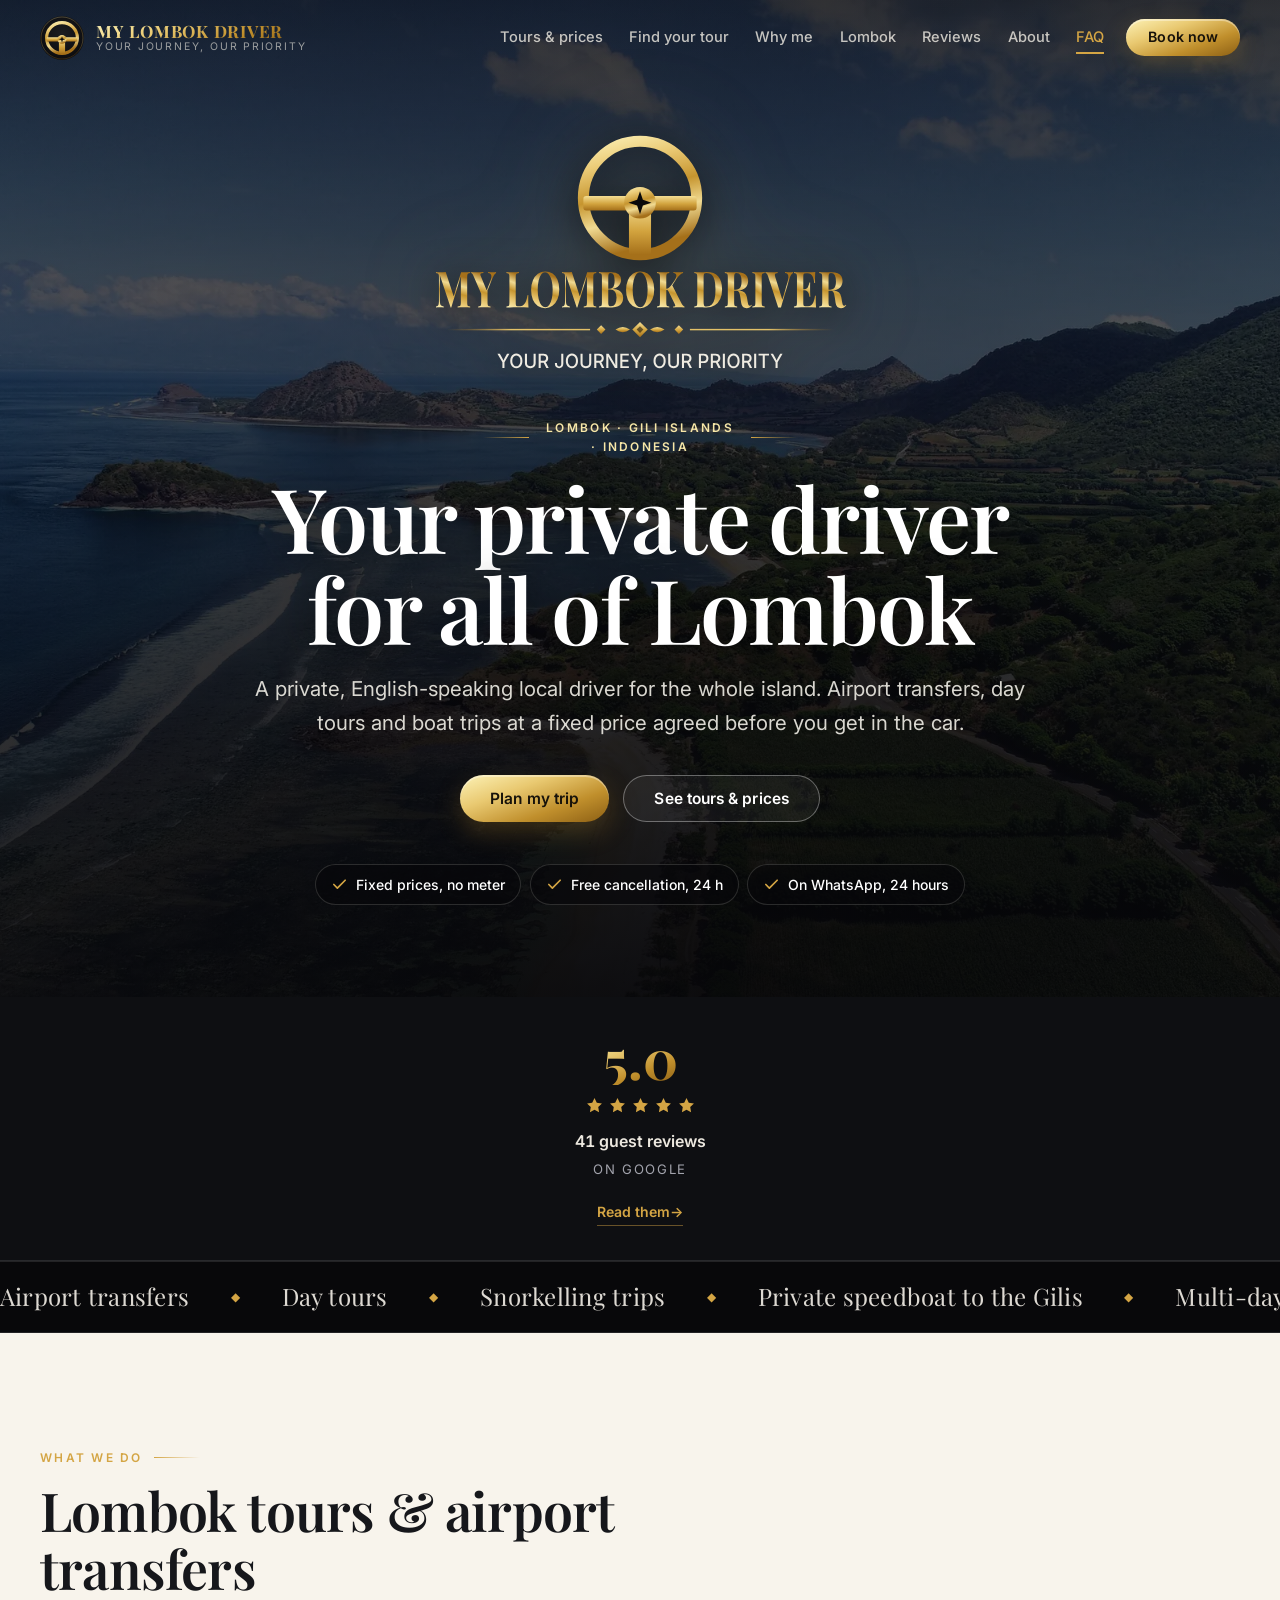
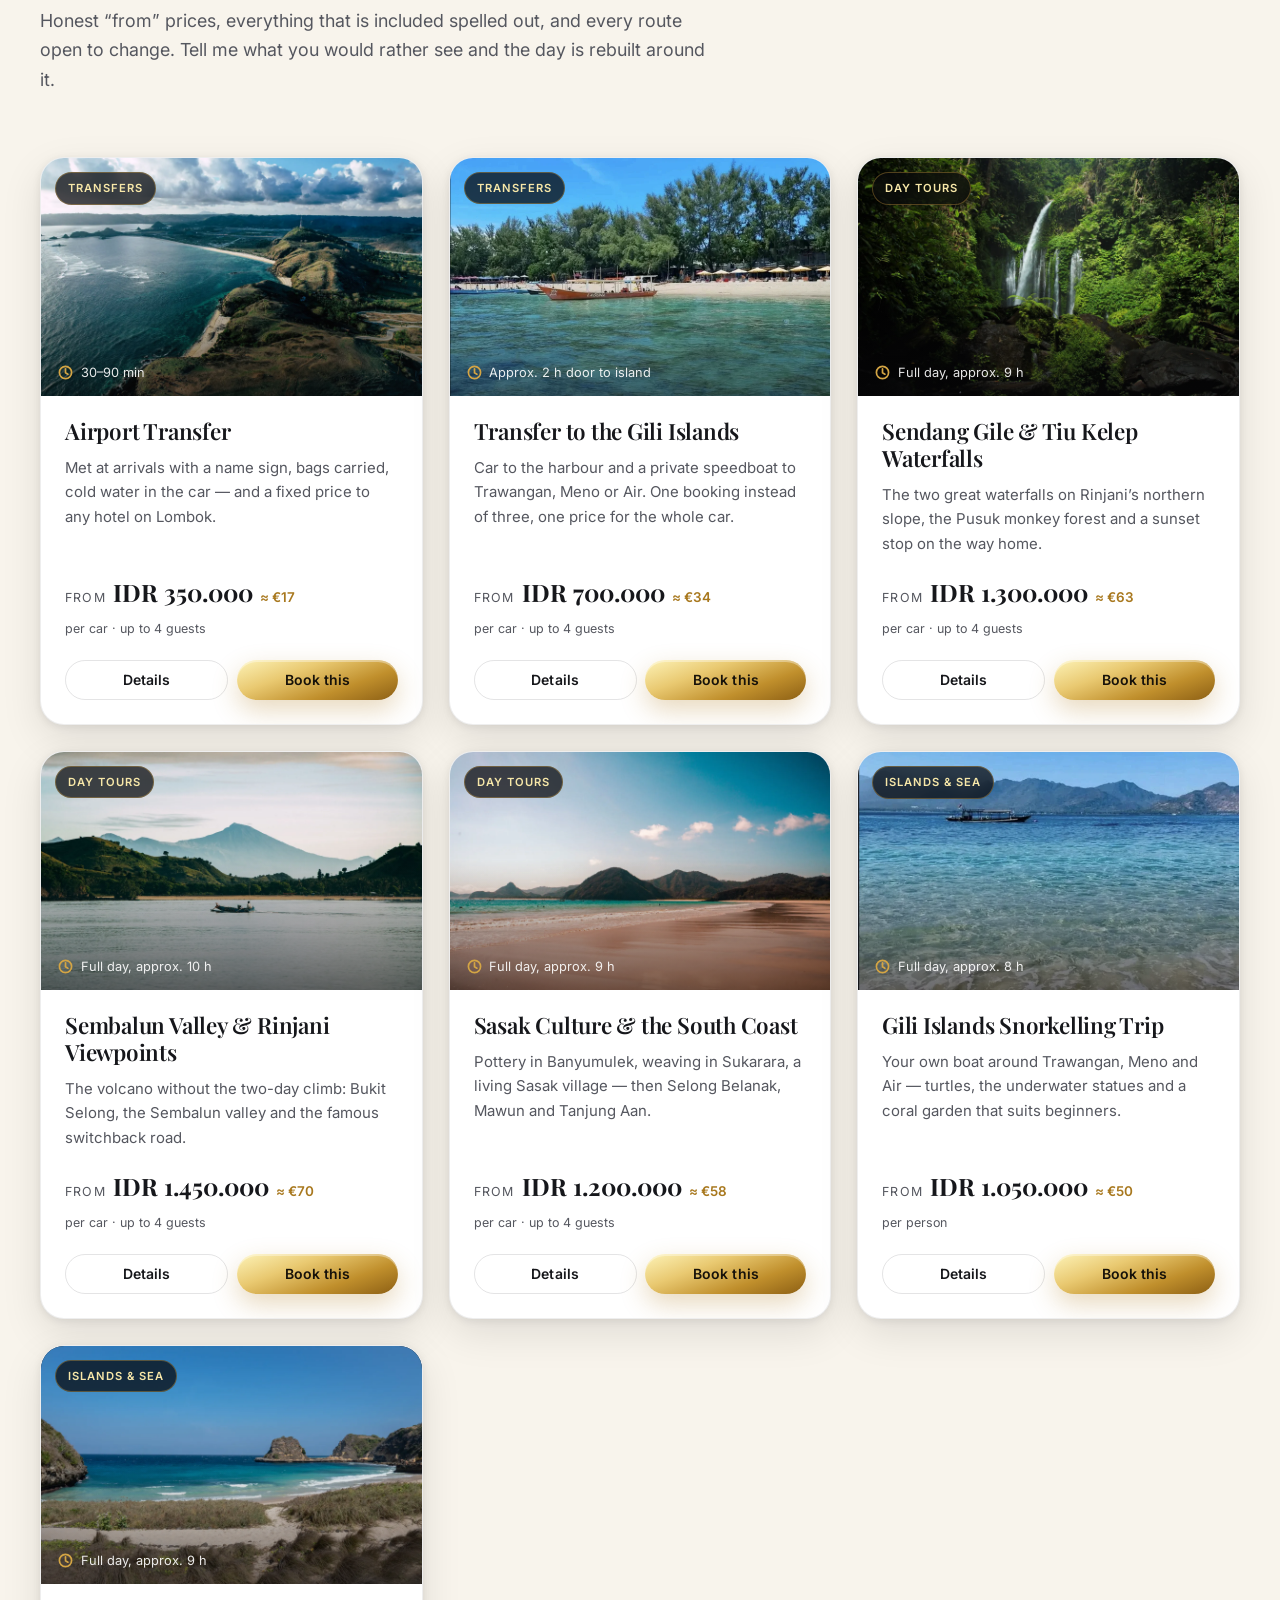
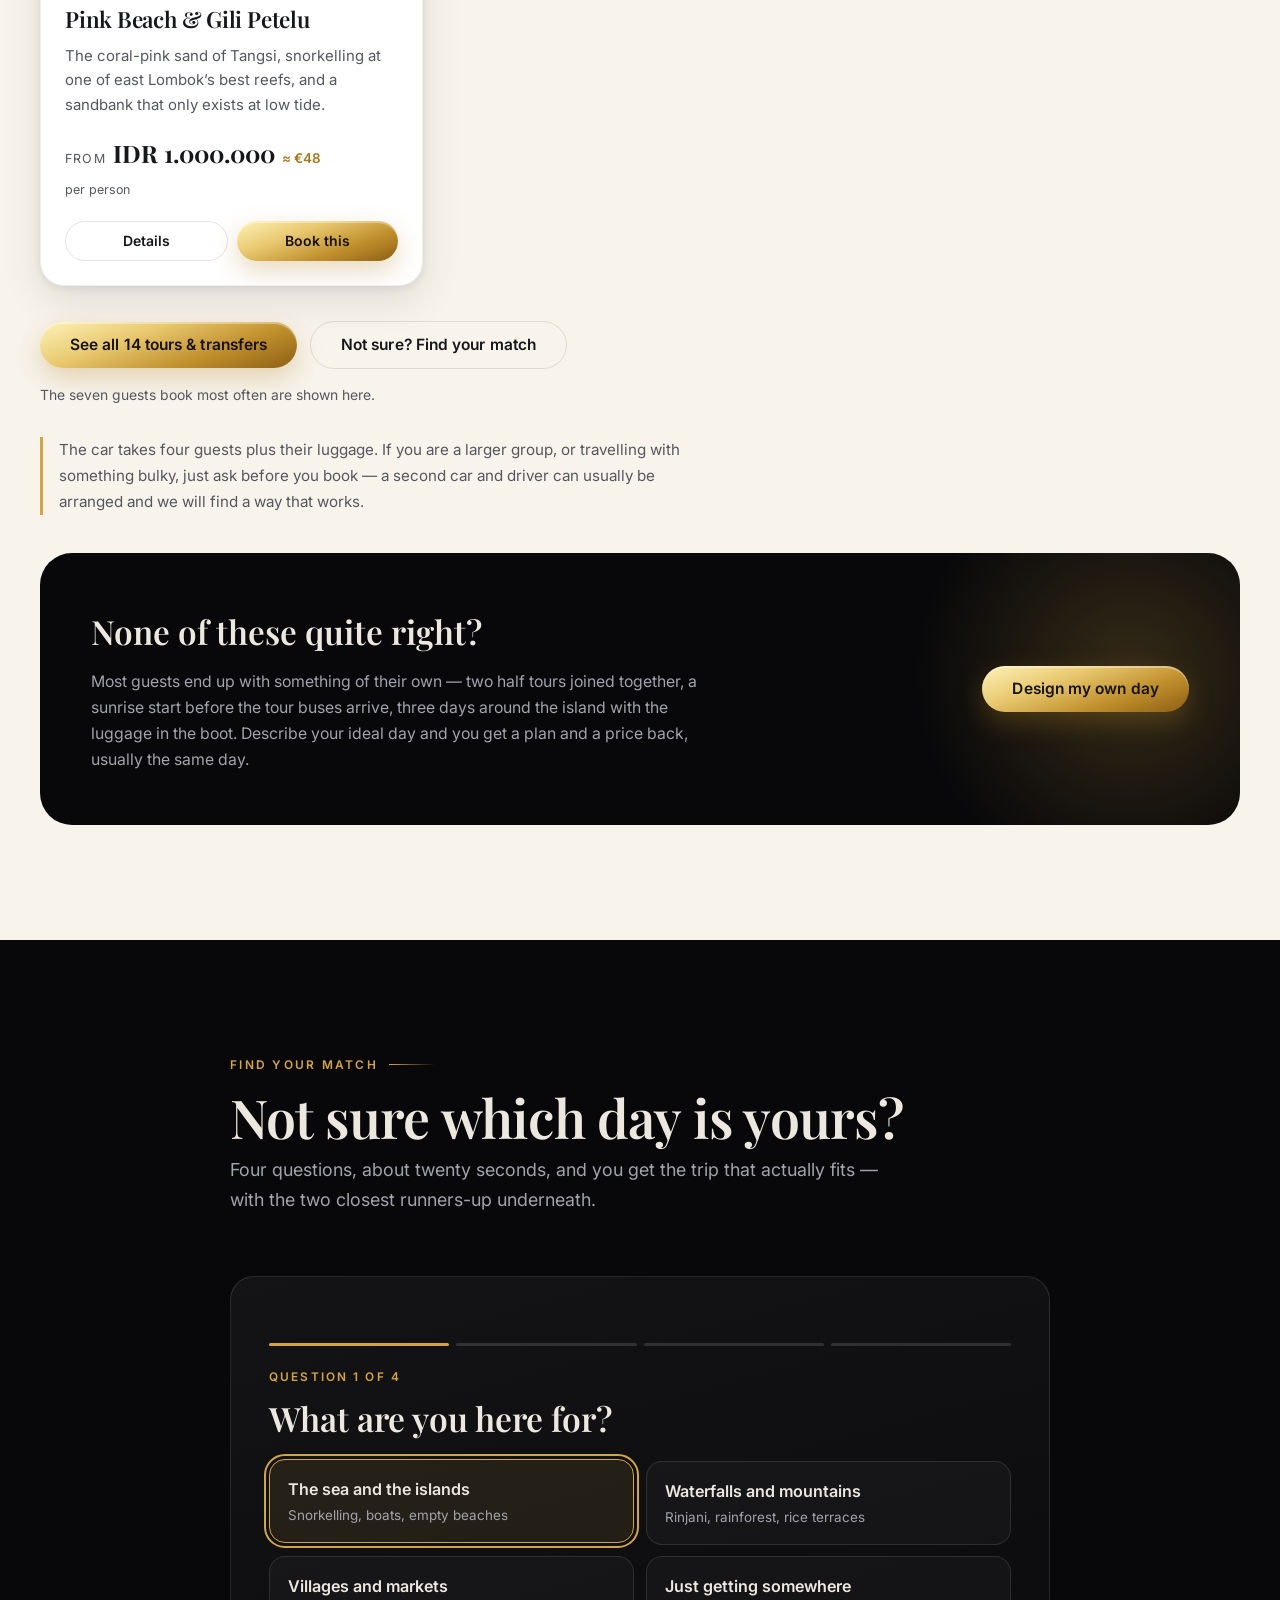
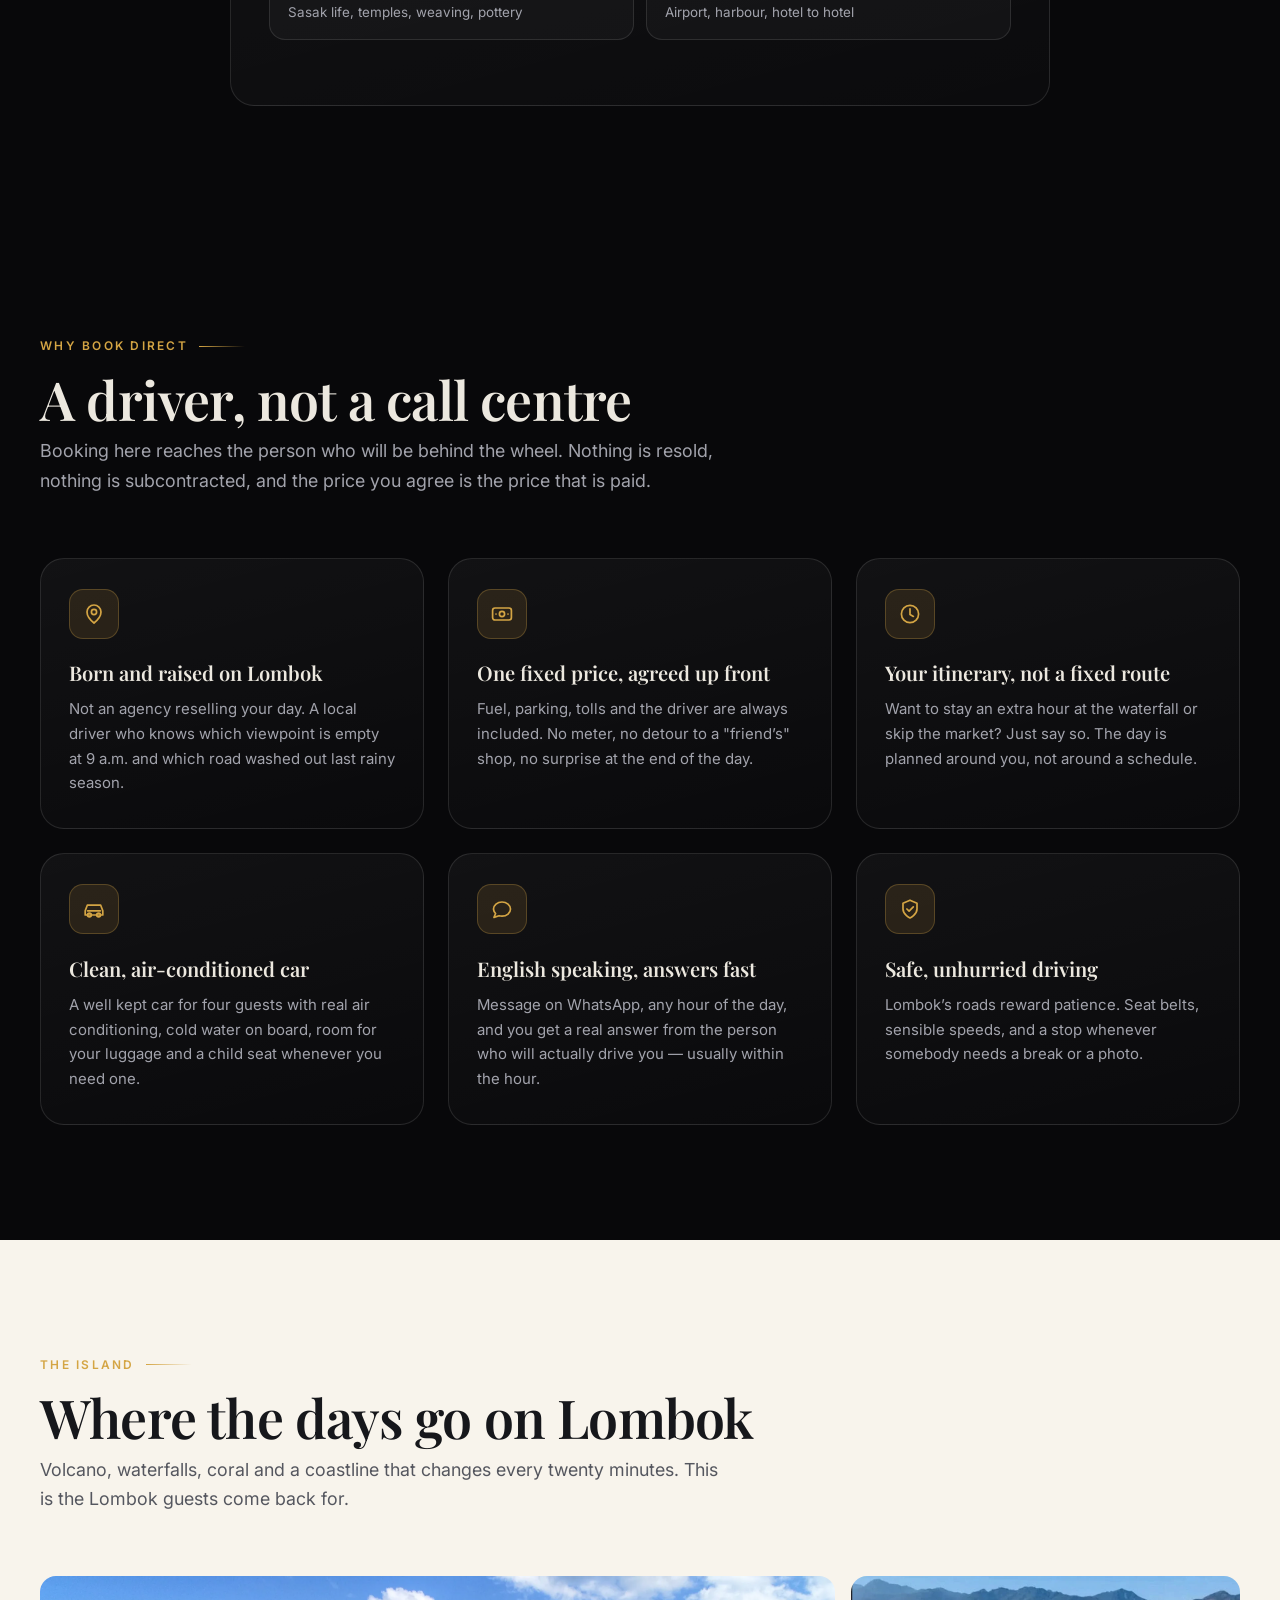
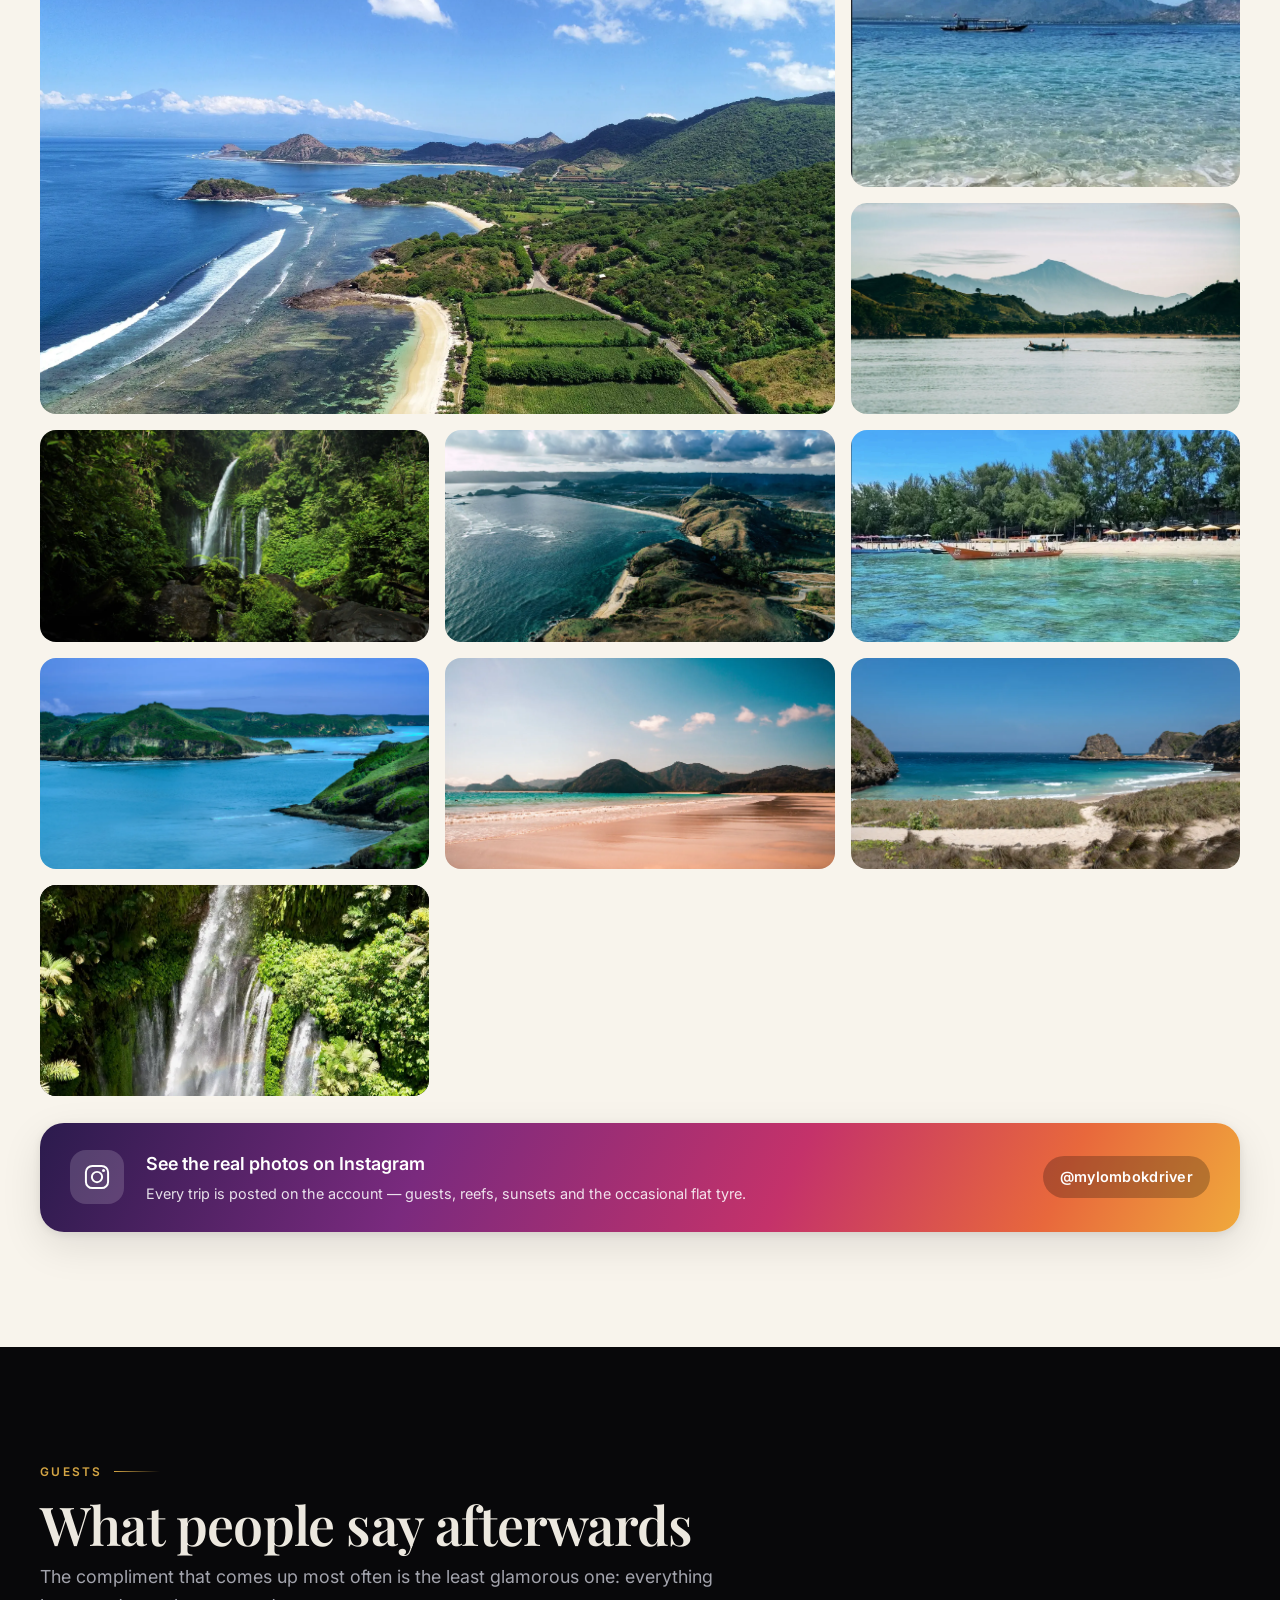
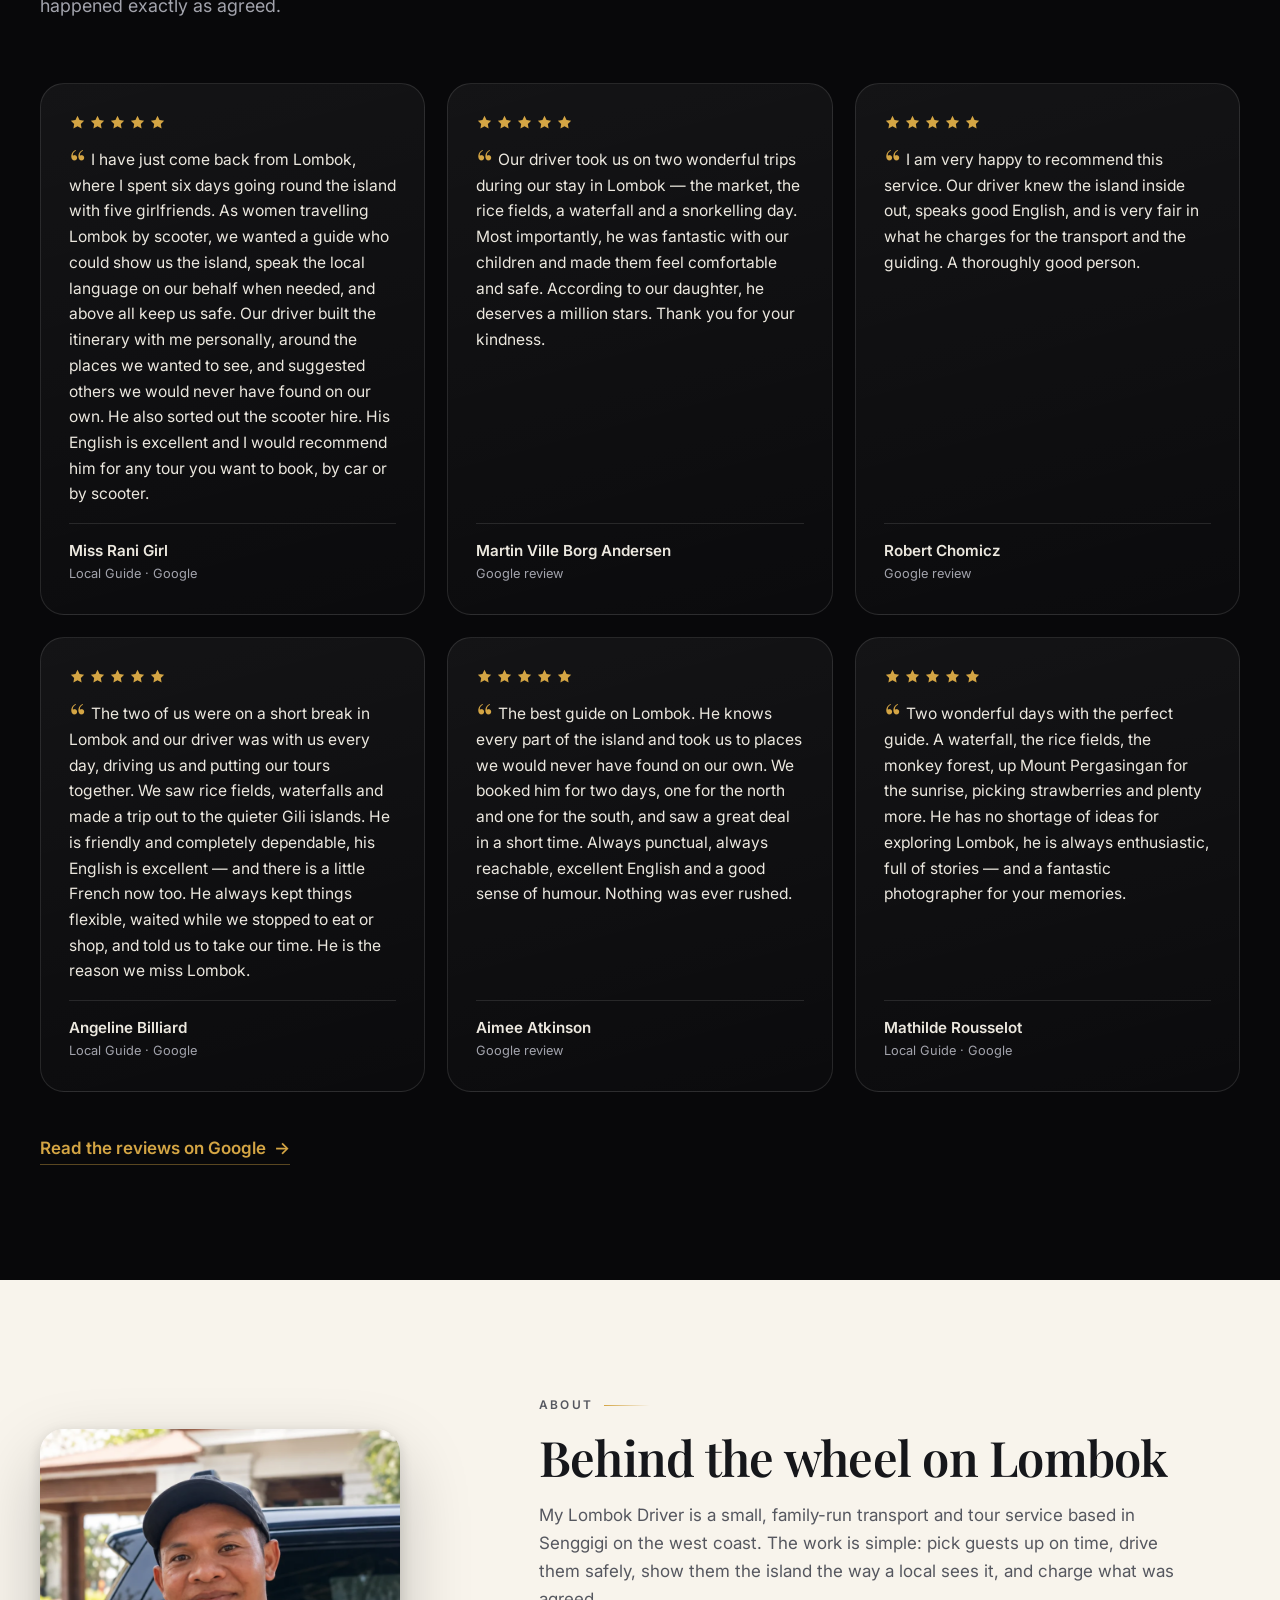
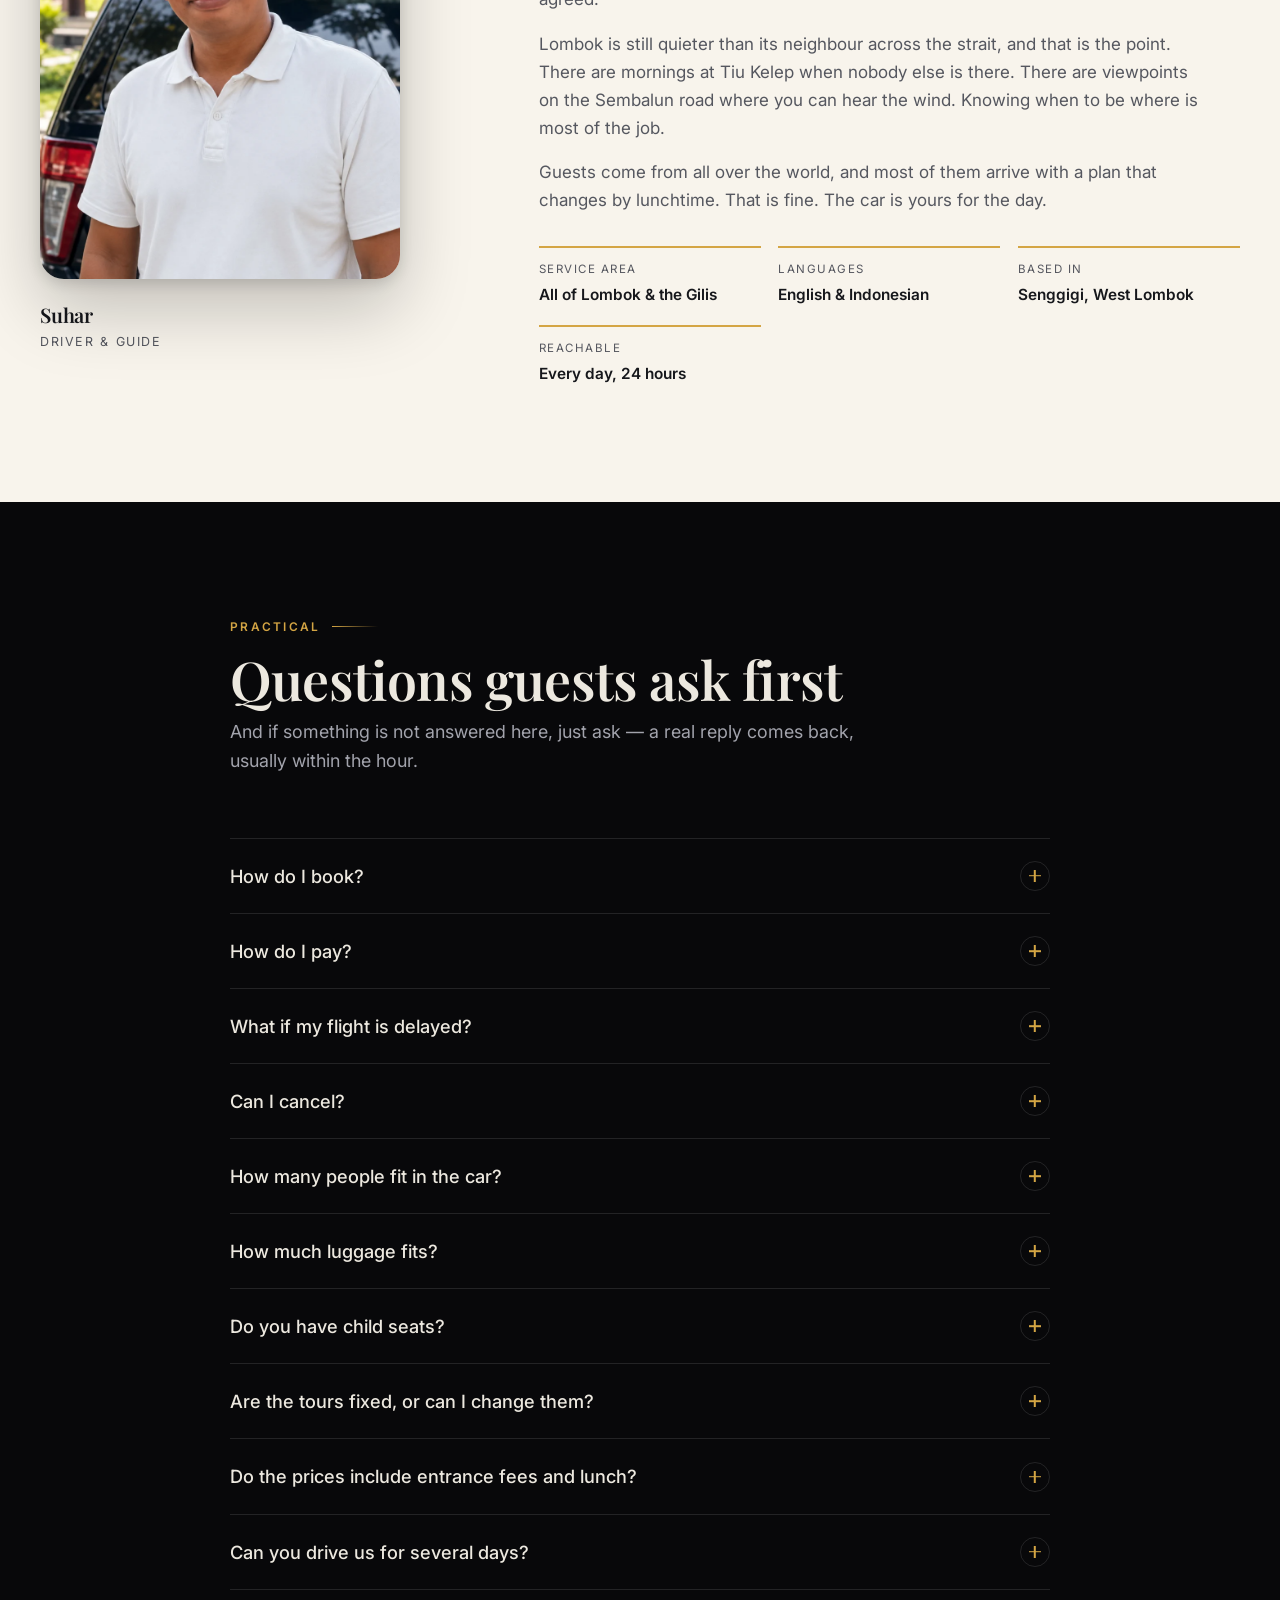
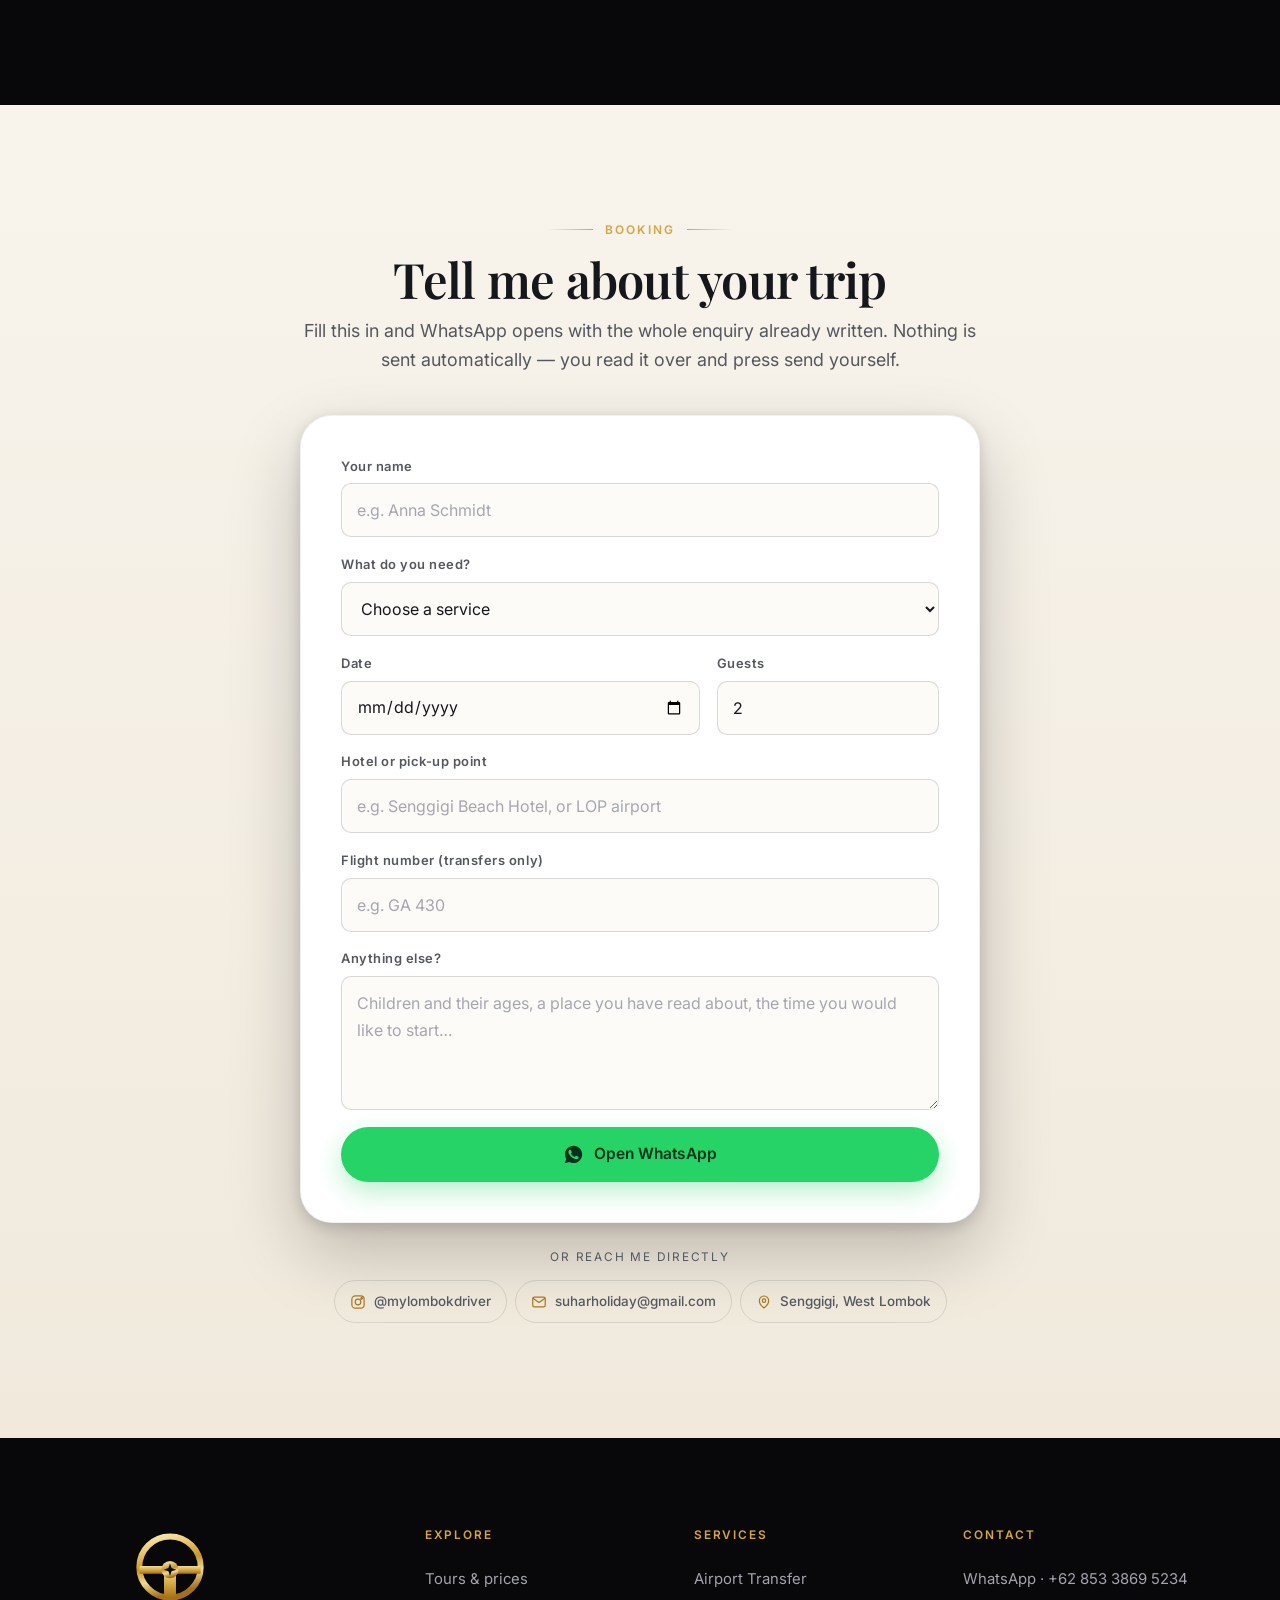
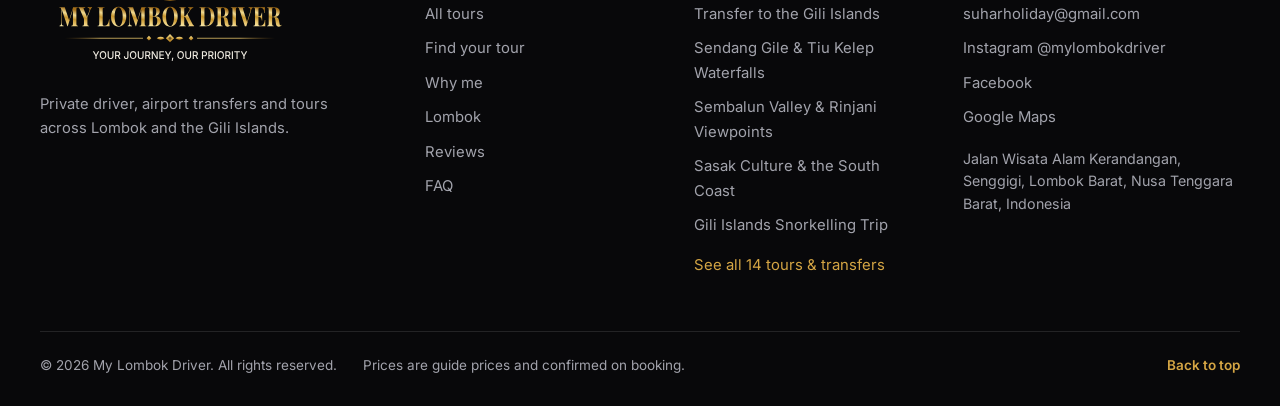
==== index.html @ 209873f1 "Tourenunterseite, Startseiten-Auswahl und "Find your match" 14 Touren hatten die Startseite in einen" ====
<!DOCTYPE html>
<html lang="en">
<head>
<meta charset="utf-8">
<meta name="viewport" content="width=device-width, initial-scale=1, viewport-fit=cover">
<title data-i18n="meta.title">Private Driver in Lombok — Airport Transfers &amp; Day Tours | My Lombok Driver</title>
<meta name="description" data-i18n-attr="content:meta.description" content="English-speaking private driver on Lombok: airport transfers from LOP, day tours, Gili snorkelling and fast boats. Fixed prices, book on WhatsApp.">
<meta name="theme-color" content="#0A0A0B">
<meta name="author" content="My Lombok Driver">
<!-- Google Search Console — must stay in place or the property loses its verification. -->
<meta name="google-site-verification" content="r995RFEp1Kif3h2Dq9Ru5ifNSIuzQ8CJ_m3xXYE5SMM">
<link rel="canonical" href="" id="canonical-link">

<meta property="og:type" content="website">
<meta property="og:site_name" content="My Lombok Driver">
<meta property="og:title" data-i18n-attr="content:meta.title" content="Private Driver in Lombok — Airport Transfers &amp; Day Tours | My Lombok Driver">
<meta property="og:description" data-i18n-attr="content:meta.description" content="English-speaking private driver on Lombok: airport transfers from LOP, day tours, Gili snorkelling and fast boats. Fixed prices, book on WhatsApp.">
<meta property="og:image" content="images/og-image.jpg" id="og-image">
<meta property="og:locale" content="en_US">
<meta name="twitter:card" content="summary_large_image">

<link rel="icon" href="assets/favicon.svg" type="image/svg+xml">
<link rel="apple-touch-icon" href="assets/logo-mark.svg">

<link rel="preconnect" href="https://fonts.googleapis.com">
<link rel="preconnect" href="https://fonts.gstatic.com" crossorigin>
<link rel="stylesheet" href="https://fonts.googleapis.com/css2?family=Playfair+Display:wght@500;600;700&family=Inter:wght@400;500;600;700&display=swap">
<link rel="stylesheet" href="css/style.css">
</head>
<body data-page="home">

<a class="skip" href="#main">Skip to content</a>

<!-- ══════════════════════════════════════════ HEADER ══════════════════════ -->
<header class="site-head" id="siteHead">
  <div class="wrap head-inner">
    <a class="brand" href="#top" data-i18n-attr="aria-label:a11y.logo">
      <img class="brand-mark" src="assets/logo-mark.svg" alt="" width="48" height="48">
      <span class="brand-type">
        <span class="brand-name">My Lombok Driver</span>
        <span class="brand-claim">Your journey, our priority</span>
      </span>
    </a>

    <nav class="nav" id="nav" aria-label="Main">
      <a href="#tours"   data-i18n="nav.tours">Tours &amp; prices</a>
      <a href="#match"   data-i18n="nav.match">Find your tour</a>
      <a href="#why"     data-i18n="nav.why">Why me</a>
      <a href="#gallery" data-i18n="nav.gallery">Lombok</a>
      <a href="#reviews" data-i18n="nav.reviews">Reviews</a>
      <a href="#about"   data-i18n="nav.about">About</a>
      <a href="#faq"     data-i18n="nav.faq">FAQ</a>
    </nav>

    <div class="head-actions">
      <a class="btn btn-gold btn-sm" href="#book" data-i18n="nav.book">Book now</a>
      <button class="burger" id="burger" aria-expanded="false" aria-controls="nav" data-i18n-attr="aria-label:nav.menu">
        <span></span><span></span><span></span>
      </button>
    </div>
  </div>
</header>

<main id="main">
<span id="top"></span>

<!-- ══════════════════════════════════════════ HERO ════════════════════════ -->
<section class="hero">
  <img class="hero-bg" src="images/hero.webp" alt="" aria-hidden="true" width="2200" height="1238" fetchpriority="high">
  <div class="hero-veil"></div>
  <div class="wrap hero-inner">
    <img class="hero-lockup" src="assets/logo-lockup.svg" alt="My Lombok Driver — your journey, our priority" width="1000" height="566">
    <p class="eyebrow" data-i18n="hero.eyebrow">Lombok · Gili Islands · Indonesia</p>
    <h1 class="hero-title" data-i18n-html="hero.title">Your private driver<br>for all of Lombok</h1>
    <p class="hero-sub" data-i18n="hero.sub">A private, English-speaking local driver for the whole island. Airport transfers, day tours and boat trips at a fixed price agreed before you get in the car.</p>
    <div class="hero-cta">
      <a class="btn btn-gold" href="#book" data-i18n="hero.cta">Plan my trip</a>
      <a class="btn btn-ghost" href="#tours" data-i18n="hero.cta2">See tours &amp; prices</a>
    </div>
    <ul class="hero-badges">
      <li><svg viewBox="0 0 24 24" class="ico"><path d="M20 6 9 17l-5-5"/></svg><span data-i18n="hero.badge1">Fixed prices, no meter</span></li>
      <li><svg viewBox="0 0 24 24" class="ico"><path d="M20 6 9 17l-5-5"/></svg><span data-i18n="hero.badge2">Free cancellation, 24 h</span></li>
      <li><svg viewBox="0 0 24 24" class="ico"><path d="M20 6 9 17l-5-5"/></svg><span data-i18n="hero.badge3">On WhatsApp, 24 hours</span></li>
    </ul>
  </div>
</section>

<!-- ══════════════════════════════════════════ SOCIAL PROOF ════════════════ -->
<!-- Sits directly under the hero so the rating is visible without scrolling
     far — on a phone the reviews section itself is a long way down. -->
<a class="proof" id="proofBar" href="#reviews"></a>

<!-- ══════════════════════════════════════════ MARQUEE ═════════════════════ -->
<div class="marquee" aria-hidden="true">
  <div class="marquee-track" id="marqueeTrack"></div>
</div>

<!-- ══════════════════════════════════════════ TOURS ═══════════════════════ -->
<section class="sec" id="tours">
  <div class="wrap">
    <header class="sec-head">
      <p class="eyebrow" data-i18n="tours.eyebrow">What we do</p>
      <h2 data-i18n="tours.title">Lombok tours &amp; airport transfers</h2>
      <p class="sec-sub" data-i18n="tours.sub">Honest “from” prices, everything that is included spelled out, and every route open to change. Tell me what you would rather see and the day is rebuilt around it.</p>
    </header>

    <!-- Only the seven marked `featured: true` in content.js. Fourteen cards
         turned this section into a catalogue and pushed everything below it
         out of reach on a phone; the full list lives on tours.html. -->
    <div class="tour-grid" id="tourGrid"></div>

    <div class="tours-more">
      <a class="btn btn-gold" id="toursAllCta" href="tours.html">See all 14 tours &amp; transfers</a>
      <a class="btn btn-line" href="#match" data-i18n="tours.matchCta">Not sure? Find your match</a>
      <p class="tours-more-hint" data-i18n="tours.allHint">The seven guests book most often are shown here.</p>
    </div>

    <!-- One car, four seats. Said once, plainly, right under the prices that
         are quoted per car — so nobody discovers it after booking. -->
    <p class="tour-capacity" data-i18n="tours.capacity">The car takes four guests plus their luggage. If you are a larger group, or travelling with something bulky, just ask before you book — a second car and driver can usually be arranged and we will find a way that works.</p>

    <div class="custom-panel">
      <div class="custom-copy">
        <h3 data-i18n="custom.title">None of these quite right?</h3>
        <p data-i18n="custom.text">Most guests end up with something of their own — two half tours joined together, a sunrise start before the tour buses arrive, three days around the island with the luggage in the boot. Describe your ideal day and you get a plan and a price back, usually the same day.</p>
      </div>
      <a class="btn btn-gold" href="#book" data-book-service="custom" data-i18n="custom.cta">Design my own day</a>
    </div>
  </div>
</section>

<!-- ══════════════════════════════════════════ FIND YOUR MATCH ═════════════ -->
<!-- Four questions, then one recommendation with two runners-up. Rendered
     entirely by js/app.js from MLD_CONTENT.matcher — the empty box below is
     all the markup it needs. Without JavaScript the section removes itself
     rather than sitting there as a dead heading. -->
<section class="sec sec-dark" id="match">
  <div class="wrap wrap-narrow">
    <header class="sec-head">
      <p class="eyebrow" data-i18n="match.eyebrow">Find your match</p>
      <h2 data-i18n="match.title">Not sure which day is yours?</h2>
      <p class="sec-sub" data-i18n="match.sub">Four questions, about twenty seconds, and you get the trip that actually fits — with the two closest runners-up underneath.</p>
    </header>
    <div class="match-box" id="matchBox"></div>
  </div>
</section>

<!-- ══════════════════════════════════════════ WHY ═════════════════════════ -->
<section class="sec sec-dark" id="why">
  <div class="wrap">
    <header class="sec-head">
      <p class="eyebrow" data-i18n="why.eyebrow">Why book direct</p>
      <h2 data-i18n="why.title">A driver, not a call centre</h2>
      <p class="sec-sub" data-i18n="why.sub">Booking here reaches the person who will be behind the wheel. Nothing is resold, nothing is subcontracted, and the price you agree is the price that is paid.</p>
    </header>
    <div class="value-grid" id="valueGrid"></div>
  </div>
</section>

<!-- ══════════════════════════════════════════ GALLERY ═════════════════════ -->
<section class="sec" id="gallery">
  <div class="wrap">
    <header class="sec-head">
      <p class="eyebrow" data-i18n="gallery.eyebrow">The island</p>
      <h2 data-i18n="gallery.title">Where the days go on Lombok</h2>
      <p class="sec-sub" data-i18n="gallery.sub">Volcano, waterfalls, coral and a coastline that changes every twenty minutes. This is the Lombok guests come back for.</p>
    </header>
    <div class="gal-grid" id="galGrid"></div>

    <a class="ig-panel" id="igPanel" href="https://www.instagram.com/mylombokdriver" target="_blank" rel="noopener">
      <span class="ig-icon" aria-hidden="true">
        <svg viewBox="0 0 24 24"><rect x="2.5" y="2.5" width="19" height="19" rx="5.5"/><circle cx="12" cy="12" r="4.4"/><circle cx="17.6" cy="6.4" r="1.3" fill="currentColor" stroke="none"/></svg>
      </span>
      <span class="ig-copy">
        <strong data-i18n="gallery.ig">See the real photos on Instagram</strong>
        <span data-i18n="gallery.igSub">Every trip is posted on the account — guests, reefs, sunsets and the occasional flat tyre.</span>
      </span>
      <span class="ig-handle">@mylombokdriver</span>
    </a>
  </div>
</section>

<!-- ══════════════════════════════════════════ REVIEWS ═════════════════════ -->
<section class="sec sec-dark" id="reviews">
  <div class="wrap">
    <header class="sec-head">
      <p class="eyebrow" data-i18n="reviews.eyebrow">Guests</p>
      <h2 data-i18n="reviews.title">What people say afterwards</h2>
      <p class="sec-sub" data-i18n="reviews.sub">The compliment that comes up most often is the least glamorous one: everything happened exactly as agreed.</p>
    </header>
    <div class="review-grid" id="reviewGrid"></div>
    <div class="sec-foot">
      <a class="link-gold" id="reviewsMore" href="#" target="_blank" rel="noopener" data-i18n="reviews.more">Read the reviews on Google</a>
    </div>
  </div>
</section>

<!-- ══════════════════════════════════════════ ABOUT ═══════════════════════ -->
<section class="sec" id="about">
  <div class="wrap about-grid" id="aboutGrid">
    <!-- Portrait of the driver. Rendered by app.js only when
         config.business.driverPhoto points at a file — otherwise this stays
         empty and the copy takes the full width. -->
    <figure class="about-media" id="aboutMedia" hidden></figure>
    <div class="about-copy">
      <p class="eyebrow" data-i18n="about.eyebrow">About</p>
      <h2 data-i18n="about.title">Behind the wheel on Lombok</h2>
      <p data-i18n="about.p1">My Lombok Driver is a small, family-run transport and tour service based in Senggigi on the west coast. The work is simple: pick guests up on time, drive them safely, show them the island the way a local sees it, and charge what was agreed.</p>
      <p data-i18n="about.p2">Lombok is still quieter than its neighbour across the strait, and that is the point. There are mornings at Tiu Kelep when nobody else is there. There are viewpoints on the Sembalun road where you can hear the wind. Knowing when to be where is most of the job.</p>
      <p data-i18n="about.p3">Guests come from all over the world, and most of them arrive with a plan that changes by lunchtime. That is fine. The car is yours for the day.</p>
      <dl class="about-stats">
        <div><dt data-i18n="about.statA"></dt><dd data-i18n="about.statAv"></dd></div>
        <div><dt data-i18n="about.statB"></dt><dd data-i18n="about.statBv"></dd></div>
        <div><dt data-i18n="about.statC"></dt><dd data-i18n="about.statCv"></dd></div>
        <div><dt data-i18n="about.statD"></dt><dd data-i18n="about.statDv"></dd></div>
      </dl>
    </div>
  </div>
</section>

<!-- ══════════════════════════════════════════ FAQ ═════════════════════════ -->
<section class="sec sec-dark" id="faq">
  <div class="wrap wrap-narrow">
    <header class="sec-head">
      <p class="eyebrow" data-i18n="faq.eyebrow">Practical</p>
      <h2 data-i18n="faq.title">Questions guests ask first</h2>
      <p class="sec-sub" data-i18n="faq.sub">And if something is not answered here, just ask — a real reply comes back, usually within the hour.</p>
    </header>
    <div class="faq-list" id="faqList"></div>
  </div>
</section>

<!-- ══════════════════════════════════════════ BOOKING ═════════════════════ -->
<section class="sec sec-book" id="book">
  <div class="wrap book-wrap">
    <header class="sec-head book-head">
      <p class="eyebrow" data-i18n="book.eyebrow">Booking</p>
      <h2 data-i18n="book.title">Tell me about your trip</h2>
      <p class="sec-sub" data-i18n="book.sub">Fill this in and WhatsApp opens with the whole enquiry already written. Nothing is sent automatically — you read it over and press send yourself.</p>
    </header>

    <form class="book-form" id="bookForm" novalidate>
      <div class="field">
        <label for="f-name" data-i18n="book.name"></label>
        <input id="f-name" name="name" type="text" autocomplete="name" required>
      </div>
      <div class="field">
        <label for="f-service" data-i18n="book.service"></label>
        <select id="f-service" name="service" required></select>
      </div>
      <div class="row">
        <div class="field">
          <label for="f-date" data-i18n="book.date"></label>
          <input id="f-date" name="date" type="date" required>
        </div>
        <div class="field">
          <label for="f-guests" data-i18n="book.guests"></label>
          <input id="f-guests" name="guests" type="number" min="1" max="30" value="2" inputmode="numeric">
        </div>
      </div>
      <!-- Appears only once more than four guests are entered: a reassurance
           at the moment of doubt, not a warning that sits there all the time. -->
      <p class="field-hint" id="guestsHint" hidden data-i18n="book.guestsHint"></p>
      <div class="field">
        <label for="f-hotel" data-i18n="book.hotel"></label>
        <input id="f-hotel" name="hotel" type="text">
      </div>
      <div class="field">
        <label for="f-flight" data-i18n="book.flight"></label>
        <input id="f-flight" name="flight" type="text">
      </div>
      <div class="field">
        <label for="f-message" data-i18n="book.message"></label>
        <textarea id="f-message" name="message" rows="4"></textarea>
      </div>
      <p class="form-error" id="formError" role="alert" hidden></p>
      <button class="btn btn-wa btn-block" type="submit" id="submitBtn">
        <svg viewBox="0 0 24 24" class="ico-wa" aria-hidden="true"><path d="M12.04 2C6.6 2 2.2 6.39 2.2 11.8c0 1.9.5 3.66 1.4 5.2L2 22l5.15-1.55a9.9 9.9 0 0 0 4.89 1.28h.01c5.44 0 9.84-4.39 9.84-9.8C21.89 6.39 17.48 2 12.04 2Zm5.7 13.94c-.24.67-1.4 1.29-1.93 1.34-.5.05-1.13.07-1.82-.11-.42-.11-.96-.29-1.65-.58-2.9-1.23-4.8-4.1-4.95-4.29-.14-.19-1.18-1.55-1.18-2.96 0-1.4.74-2.09 1-2.38.25-.29.55-.36.74-.36.18 0 .37 0 .53.01.17.01.4-.06.62.47.24.55.8 1.92.87 2.06.07.14.12.31.02.5-.1.19-.15.31-.29.48-.15.17-.31.38-.44.51-.15.14-.3.3-.13.59.17.29.76 1.23 1.63 1.99 1.12.98 2.06 1.28 2.35 1.42.29.15.46.12.63-.07.17-.19.73-.83.92-1.12.19-.29.39-.24.65-.14.26.09 1.65.77 1.93.91.29.14.48.22.55.34.07.12.07.69-.17 1.36Z"/></svg>
        <span data-i18n="book.submit">Open WhatsApp</span>
      </button>
      <p class="wa-hint" id="waHint" hidden data-i18n="book.noWhatsapp">WhatsApp number not configured yet — this button opens an Instagram direct message instead.</p>
    </form>

    <!-- Deliberately quiet, and deliberately below the green button: WhatsApp
         is the path that works, these are for guests who cannot use it. -->
    <div class="direct" id="directContact">
      <p class="direct-label" data-i18n="book.orCall">Or reach me directly</p>
      <div class="direct-links" id="directLinks"></div>
    </div>
  </div>
</section>
</main>

<!-- ══════════════════════════════════════════ FOOTER ══════════════════════ -->
<footer class="site-foot">
  <div class="wrap foot-grid">
    <div class="foot-brand">
      <img src="assets/logo-lockup.svg" alt="My Lombok Driver" width="1000" height="566" loading="lazy">
      <p data-i18n="footer.tagline">Private driver, airport transfers and tours across Lombok and the Gili Islands.</p>
    </div>

    <nav class="foot-col" aria-label="Explore">
      <h3 data-i18n="footer.explore">Explore</h3>
      <a href="#tours"   data-i18n="nav.tours">Tours &amp; prices</a>
      <a href="tours.html" data-i18n="nav.allTours">All tours</a>
      <a href="#match"   data-i18n="nav.match">Find your tour</a>
      <a href="#why"     data-i18n="nav.why">Why me</a>
      <a href="#gallery" data-i18n="nav.gallery">Lombok</a>
      <a href="#reviews" data-i18n="nav.reviews">Reviews</a>
      <a href="#faq"     data-i18n="nav.faq">FAQ</a>
    </nav>

    <nav class="foot-col" aria-label="Services">
      <h3 data-i18n="footer.services">Services</h3>
      <div id="footServices"></div>
    </nav>

    <div class="foot-col">
      <h3 data-i18n="footer.contact">Contact</h3>
      <div id="footContact"></div>
    </div>
  </div>

  <div class="wrap foot-bar">
    <p>© <span id="year"></span> My Lombok Driver. <span data-i18n="footer.rights">All rights reserved.</span></p>
    <p class="foot-note" data-i18n="footer.built">Prices are guide prices and confirmed on booking.</p>
    <a class="foot-top" href="#top" data-i18n="footer.top">Back to top</a>
  </div>
</footer>

<!-- ══════════════════════════════════════════ OVERLAYS ════════════════════ -->
<div class="modal" id="tourModal" role="dialog" aria-modal="true" hidden>
  <div class="modal-backdrop" data-close></div>
  <div class="modal-card" role="document">
    <button class="modal-x" data-close aria-label="Close">&times;</button>
    <div class="modal-body" id="modalBody"></div>
  </div>
</div>

<div class="lightbox" id="lightbox" role="dialog" aria-modal="true" hidden>
  <button class="lb-x" data-lb-close aria-label="Close">&times;</button>
  <button class="lb-nav lb-prev" data-lb-prev aria-label="Previous">&#8249;</button>
  <figure class="lb-figure">
    <img id="lbImg" src="" alt="">
    <figcaption id="lbCap"></figcaption>
  </figure>
  <button class="lb-nav lb-next" data-lb-next aria-label="Next">&#8250;</button>
</div>

<a class="wa-float" id="waFloat" href="#book" aria-label="Book on WhatsApp">
  <svg viewBox="0 0 24 24" aria-hidden="true"><path d="M12.04 2C6.6 2 2.2 6.39 2.2 11.8c0 1.9.5 3.66 1.4 5.2L2 22l5.15-1.55a9.9 9.9 0 0 0 4.89 1.28h.01c5.44 0 9.84-4.39 9.84-9.8C21.89 6.39 17.48 2 12.04 2Zm5.7 13.94c-.24.67-1.4 1.29-1.93 1.34-.5.05-1.13.07-1.82-.11-.42-.11-.96-.29-1.65-.58-2.9-1.23-4.8-4.1-4.95-4.29-.14-.19-1.18-1.55-1.18-2.96 0-1.4.74-2.09 1-2.38.25-.29.55-.36.74-.36.18 0 .37 0 .53.01.17.01.4-.06.62.47.24.55.8 1.92.87 2.06.07.14.12.31.02.5-.1.19-.15.31-.29.48-.15.17-.31.38-.44.51-.15.14-.3.3-.13.59.17.29.76 1.23 1.63 1.99 1.12.98 2.06 1.28 2.35 1.42.29.15.46.12.63-.07.17-.19.73-.83.92-1.12.19-.29.39-.24.65-.14.26.09 1.65.77 1.93.91.29.14.48.22.55.34.07.12.07.69-.17 1.36Z"/></svg>
</a>

<script src="js/config.js"></script>
<script src="js/content.js"></script>
<script src="js/i18n.js"></script>
<script src="js/app.js"></script>
</body>
</html>
---- css/style.css ----
/* ============================================================================
   MY LOMBOK DRIVER
   Design system: the logo's black-and-gold badge, opened up with the sand and
   ocean tones of the island. Dark sections carry the brand, light sections
   carry the reading.
   ========================================================================== */

/* ---------- 1. Tokens ----------------------------------------------------- */
:root {
  /* surfaces */
  --ink:        #08080A;
  --ink-1:      #0E0F12;
  --ink-2:      #16171B;
  --ink-3:      #1F2126;
  --sand:       #F8F4EC;
  --sand-2:     #F0E9DC;
  --white:      #FFFFFF;

  /* brand gold */
  --gold:       #D4A544;
  --gold-lo:    #A8781E;
  --gold-hi:    #F7E7A8;
  --gold-grad:  linear-gradient(160deg, #FDF3B8 0%, #E9C971 34%, #C08F2C 68%, #8C5F14 100%);

  /* island accents */
  --ocean:      #14808C;
  --ocean-lo:   #0B5560;
  --wa:         #25D366;
  --wa-dark:    #1DA851;

  /* text */
  --tx-dark:    #16171B;
  --tx-dark-2:  #55575F;
  --tx-light:   #ECE8DF;
  --tx-light-2: #A2A3AC;

  --line-d:     rgba(255,255,255,.11);
  --line-l:     rgba(16,17,21,.11);

  --r-sm: 10px;
  --r:    16px;
  --r-lg: 24px;
  --r-xl: 32px;

  --sh:    0 2px 8px rgba(0,0,0,.08), 0 14px 40px rgba(0,0,0,.10);
  --sh-lg: 0 4px 14px rgba(0,0,0,.14), 0 30px 70px rgba(0,0,0,.22);

  --ff-display: 'Playfair Display', 'Georgia', 'Times New Roman', serif;
  --ff-body:    'Inter', -apple-system, BlinkMacSystemFont, 'Segoe UI', Roboto, 'Helvetica Neue', Arial, sans-serif;

  --head-h: 76px;
  --ease:   cubic-bezier(.22,.61,.36,1);
  /* Expo-out. Covers most of the distance in the first quarter of the time,
     then glides for the rest. That glide is the whole trick: the movement
     never visibly *stops*, so nothing ever snaps into place. */
  --ease-reveal: cubic-bezier(.16, 1, .3, 1);
  /* Slightly softer start for opacity, which should not race the movement. */
  --ease-fade:   cubic-bezier(.33, 1, .68, 1);
}

/* ---------- 2. Reset ------------------------------------------------------ */
*, *::before, *::after { box-sizing: border-box; }
* { margin: 0; }
html { -webkit-text-size-adjust: 100%; scroll-behavior: smooth; scroll-padding-top: calc(var(--head-h) + 12px); }
body {
  font-family: var(--ff-body);
  font-size: 17px;
  line-height: 1.65;
  color: var(--tx-dark);
  background: var(--sand);
  -webkit-font-smoothing: antialiased;
  overflow-x: hidden;
}
img, svg { display: block; max-width: 100%; }
a { color: inherit; text-decoration: none; }
button, input, select, textarea { font: inherit; color: inherit; }
button { background: none; border: 0; cursor: pointer; }
ul, ol { list-style: none; padding: 0; }
:focus-visible { outline: 2px solid var(--gold); outline-offset: 3px; border-radius: 4px; }

@media (prefers-reduced-motion: reduce) {
  html { scroll-behavior: auto; }
  *, *::before, *::after { animation-duration: .001ms !important; animation-iteration-count: 1 !important; transition-duration: .001ms !important; }
}

.skip {
  position: fixed; top: -100px; left: 12px; z-index: 999;
  background: var(--gold); color: #14100A; padding: 10px 18px; border-radius: 0 0 10px 10px;
  font-weight: 600; transition: top .2s;
}
.skip:focus { top: 0; }

/* ---------- 3. Layout primitives ------------------------------------------ */
.wrap { width: min(1200px, 100% - 2.5rem); margin-inline: auto; }
.wrap-narrow { width: min(820px, 100% - 2.5rem); }
@media (max-width: 640px) { .wrap, .wrap-narrow { width: min(1200px, 100% - 1.75rem); } }

.sec { padding: clamp(70px, 9vw, 130px) 0; position: relative; }
.sec-dark { background: var(--ink); color: var(--tx-light); }
.sec-dark .sec-sub { color: var(--tx-light-2); }

/* tours.html opens straight into a light section, with no hero to sit under
   the fixed header — so the first section carries the header's height itself
   and the header keeps its dark plate from the first pixel instead of waiting
   for a scroll. Without this the white brand text sat on sand-coloured
   background and was unreadable at the top of the page. */
.sec-page { padding-top: calc(var(--head-h) + clamp(34px, 5vw, 70px)); }
body[data-page="tours"] .site-head {
  background: rgba(8,8,10,.86);
  backdrop-filter: blur(14px) saturate(140%);
  border-bottom-color: var(--line-d);
}

.sec-head { max-width: 720px; margin-bottom: clamp(38px, 5vw, 62px); }
.sec-head h1,
.sec-head h2 {
  font-family: var(--ff-display); font-weight: 600; letter-spacing: -.015em;
  font-size: clamp(2rem, 4.4vw, 3.35rem); line-height: 1.08; margin-bottom: .55rem;
}
.sec-sub { font-size: clamp(1rem, 1.4vw, 1.135rem); color: var(--tx-dark-2); max-width: 62ch; }
.sec-foot { margin-top: 42px; }

.eyebrow {
  font-size: .745rem; font-weight: 600; letter-spacing: .19em; text-transform: uppercase;
  color: var(--gold); margin-bottom: .85rem; display: flex; align-items: center; gap: .7rem;
}
.eyebrow::after { content: ''; flex: 0 0 46px; height: 1px; background: linear-gradient(90deg, var(--gold), transparent); }

/* ---------- 4. Buttons ---------------------------------------------------- */
.btn {
  display: inline-flex; align-items: center; justify-content: center; gap: .6rem;
  padding: 15px 30px; border-radius: 999px; font-weight: 600; font-size: .97rem;
  letter-spacing: .005em; line-height: 1; white-space: nowrap; cursor: pointer;
  transition: transform .22s var(--ease), box-shadow .22s var(--ease), background .22s, color .22s, border-color .22s;
}
.btn-sm { padding: 11px 22px; font-size: .89rem; }
.btn-block { width: 100%; }

/* On a touch screen every button gets at least a 44px tap area — the tour
   cards' "Details" and "Book this" sat at 40px, which is where mis-taps start.
   Keyed off the pointer, not the width, so a small laptop window is unaffected. */
@media (pointer: coarse) {
  .btn { min-height: 44px; }
  .burger { width: 44px; height: 44px; }
  .link-gold { padding: 9px 0; }
  .filters button { min-height: 42px; }
}
/* Long button labels have nowhere to go on a narrow screen; let them wrap
   rather than run past the edge of the button. */
@media (max-width: 480px) {
  .btn { white-space: normal; text-align: center; padding-inline: 20px; }
}

.btn-gold {
  background: var(--gold-grad); color: #17120A;
  box-shadow: 0 2px 0 rgba(255,255,255,.35) inset, 0 10px 26px rgba(180,130,40,.30);
}
.btn-gold:hover { transform: translateY(-2px); box-shadow: 0 2px 0 rgba(255,255,255,.45) inset, 0 16px 36px rgba(180,130,40,.42); }

.btn-ghost { border: 1px solid rgba(255,255,255,.34); color: var(--white); backdrop-filter: blur(6px); background: rgba(255,255,255,.05); }
.btn-ghost:hover { background: rgba(255,255,255,.13); border-color: rgba(255,255,255,.6); transform: translateY(-2px); }

.btn-line { border: 1px solid var(--line-l); color: var(--tx-dark); }
.btn-line:hover { border-color: var(--gold); color: var(--gold-lo); }
.sec-dark .btn-line { border-color: var(--line-d); color: var(--tx-light); }
.sec-dark .btn-line:hover { border-color: var(--gold); color: var(--gold); }

.btn-wa { background: var(--wa); color: #06301A; box-shadow: 0 10px 26px rgba(37,211,102,.32); padding: 17px 30px; }
.btn-wa:hover { background: #2ee771; transform: translateY(-2px); }
.ico-wa { width: 21px; height: 21px; fill: currentColor; }

.link-gold {
  color: var(--gold); font-weight: 600; display: inline-flex; align-items: center; gap: .5rem;
  border-bottom: 1px solid rgba(212,165,68,.4); padding-bottom: 2px;
}
.link-gold:hover { border-bottom-color: var(--gold); }
.link-gold::after { content: '→'; transition: transform .2s var(--ease); }
.link-gold:hover::after { transform: translateX(4px); }

/* ---------- 5. Header ----------------------------------------------------- */
.site-head {
  position: fixed; inset: 0 0 auto 0; z-index: 90; height: var(--head-h);
  display: flex; align-items: center;
  transition: background .3s var(--ease), box-shadow .3s var(--ease), border-color .3s;
  border-bottom: 1px solid transparent;
}
.site-head.scrolled {
  background: rgba(8,8,10,.86);
  backdrop-filter: blur(14px) saturate(140%);
  border-bottom-color: var(--line-d);
  box-shadow: 0 10px 30px rgba(0,0,0,.28);
}
.head-inner { display: flex; align-items: center; gap: 1.4rem; }

.brand { display: flex; align-items: center; gap: .75rem; margin-right: auto; }
.brand-mark { width: 44px; height: 44px; flex: none; }
.brand-type { display: flex; flex-direction: column; line-height: 1.15; }
.brand-name {
  font-family: var(--ff-display); font-weight: 700; font-size: 1.06rem; letter-spacing: .045em;
  text-transform: uppercase;
  background: var(--gold-grad); -webkit-background-clip: text; background-clip: text; color: transparent;
}
.brand-claim { font-size: .655rem; letter-spacing: .17em; text-transform: uppercase; color: rgba(236,232,223,.62); }

.nav { display: flex; gap: 1.65rem; }
.nav a {
  color: rgba(236,232,223,.82); font-size: .915rem; font-weight: 500; position: relative; padding: 4px 0;
  transition: color .2s;
}
.nav a::after {
  content: ''; position: absolute; left: 0; right: 100%; bottom: 0; height: 1.5px;
  background: var(--gold); transition: right .28s var(--ease);
}
.nav a:hover { color: var(--white); }
.nav a:hover::after, .nav a.active::after { right: 0; }
.nav a.active { color: var(--gold); }

.head-actions { display: flex; align-items: center; gap: .85rem; }

.burger { display: none; width: 44px; height: 44px; border: 1px solid var(--line-d); border-radius: 12px; padding: 12px 10px; flex-direction: column; justify-content: space-between; }
.burger span { display: block; height: 1.8px; background: var(--tx-light); border-radius: 2px; transition: transform .3s var(--ease), opacity .2s; }
.burger[aria-expanded="true"] span:nth-child(1) { transform: translateY(7.1px) rotate(45deg); }
.burger[aria-expanded="true"] span:nth-child(2) { opacity: 0; }
.burger[aria-expanded="true"] span:nth-child(3) { transform: translateY(-7.1px) rotate(-45deg); }

@media (max-width: 1020px) {
  .nav {
    position: fixed; inset: var(--head-h) 0 auto 0; flex-direction: column; gap: 0;
    background: rgba(8,8,10,.97); backdrop-filter: blur(16px);
    border-bottom: 1px solid var(--line-d);
    padding: 10px 0 22px; transform: translateY(-130%); transition: transform .38s var(--ease);
    max-height: calc(100dvh - var(--head-h)); overflow-y: auto;
  }
  .nav.open { transform: translateY(0); }
  .nav a { padding: 15px clamp(1.25rem, 5vw, 3rem); border-bottom: 1px solid rgba(255,255,255,.055); font-size: 1.02rem; }
  .nav a::after { display: none; }
  .burger { display: flex; }
}
@media (max-width: 560px) {
  .brand-claim { display: none; }
  .brand-name { font-size: .8rem; letter-spacing: .02em; white-space: nowrap; }
  .brand-mark { width: 38px; height: 38px; }
  .brand { gap: .55rem; }
  .head-actions { gap: .5rem; }
  /* "Book now" used to be hidden here, which removed the one action that
     matters from the screen most guests actually use. The language switch
     that crowded it out is gone, so it stays — just narrower. */
  .head-actions .btn-gold { padding: 10px 14px; font-size: .8rem; }
}
@media (max-width: 380px) {
  .brand-name { display: none; }
}

/* ---------- 6. Hero ------------------------------------------------------- */
.hero {
  position: relative; min-height: 100svh; display: flex; align-items: center;
  padding: calc(var(--head-h) + 46px) 0 92px; background: var(--ink); overflow: hidden;
}
.hero-bg {
  position: absolute; inset: 0; width: 100%; height: 100%; object-fit: cover;
  /* A very slow drift, halved from what it was: the point is that the hero is
     alive, not that anyone notices it moving. One pass takes three quarters of
     a minute, so over a normal visit it travels a few pixels. */
  animation: heroDrift 46s ease-in-out infinite alternate;
}
@keyframes heroDrift { from { transform: scale(1.04); } to { transform: scale(1.08) translateY(-8px); } }
/* The hero photo is a bright daylight aerial, so the veil has to work hard —
   white display type and gold rules both sit on top of it. */
.hero-veil {
  position: absolute; inset: 0;
  background:
    radial-gradient(135% 105% at 50% 108%, rgba(6,6,9,.94) 0%, rgba(6,6,9,.50) 54%, rgba(6,6,9,.14) 100%),
    linear-gradient(180deg, rgba(6,6,9,.80) 0%, rgba(6,6,9,.52) 38%, rgba(6,6,9,.74) 100%);
}
/* There used to be a 190px fade to sand at the bottom of the hero. It made
   sense when a light section followed; now the dark rating bar does, so the
   page went dark → light → dark within one screen. The hero's own veil is
   already near-black at the bottom, so dropping the fade lets it run straight
   into the bar with no seam. */
.hero-inner { position: relative; z-index: 2; text-align: center; display: flex; flex-direction: column; align-items: center; }
.hero-inner .eyebrow { justify-content: center; color: var(--gold-hi); }
.hero-inner .eyebrow::before { content: ''; flex: 0 0 46px; height: 1px; background: linear-gradient(270deg, var(--gold), transparent); }

.hero-lockup {
  width: clamp(268px, 40vw, 480px); height: auto; margin-bottom: 1.5rem;
  filter: drop-shadow(0 6px 18px rgba(0,0,0,.7)) drop-shadow(0 0 46px rgba(212,165,68,.18));
}

.hero-title {
  font-family: var(--ff-display); font-weight: 600; color: var(--white);
  font-size: clamp(2.7rem, 7.4vw, 5.6rem); line-height: 1.02; letter-spacing: -.022em;
  text-shadow: 0 6px 40px rgba(0,0,0,.55);
  margin-bottom: 1.15rem;
}
.hero-sub { color: rgba(240,237,229,.9); font-size: clamp(1.02rem, 1.65vw, 1.28rem); max-width: 60ch; margin-bottom: 2.2rem; }
.hero-cta { display: flex; flex-wrap: wrap; gap: .9rem; justify-content: center; margin-bottom: 2.6rem; }

/* Each badge carries its own dark pill. The three of them sit low in the hero,
   where the photo is brightest and the fade to the sand section has already
   begun — plain light text washed out completely there on a phone. */
.hero-badges { display: flex; flex-wrap: wrap; gap: .55rem; justify-content: center; }
.hero-badges li {
  display: flex; align-items: center; gap: .5rem;
  font-size: .875rem; font-weight: 500; color: var(--white);
  padding: 8px 15px; border-radius: 999px;
  background: rgba(8,8,10,.62); border: 1px solid rgba(236,232,223,.16);
  backdrop-filter: blur(8px); -webkit-backdrop-filter: blur(8px);
}
.ico { width: 17px; height: 17px; flex: none; fill: none; stroke: var(--gold); stroke-width: 2.4; stroke-linecap: round; stroke-linejoin: round; }

/* ---------- 7. Marquee ---------------------------------------------------- */
/* ---------- 7b. Social proof bar ------------------------------------------ */
/* Stacked, not a single line. Crammed side by side the five pieces read as one
   run-on sentence; stacked they read as a rating card and each line gets its
   own weight. Same layout at every width — there is no version of this that
   benefits from going horizontal. */
.proof {
  display: flex; flex-direction: column; align-items: center;
  gap: .3rem; padding: clamp(26px, 5vw, 34px) clamp(16px, 5vw, 32px);
  background: var(--ink-1); border-bottom: 1px solid var(--line-d);
  color: var(--tx-light); text-align: center; transition: background .25s var(--ease);
}
.proof:hover { background: var(--ink-2); }

.proof-score {
  font-family: var(--ff-display); font-weight: 700;
  font-size: clamp(2.6rem, 8vw, 3.4rem); line-height: 1;
  background: var(--gold-grad); -webkit-background-clip: text; background-clip: text;
  color: transparent;
  /* Tabular figures stop the number jittering while it counts up. */
  font-variant-numeric: tabular-nums;
}
.proof-stars { display: inline-flex; gap: 4px; margin-top: .35rem; }
.proof-stars svg { width: 19px; height: 19px; fill: var(--gold); stroke: none; }
.proof-count { margin-top: .55rem; font-size: 1rem; font-weight: 600; color: var(--tx-light); font-variant-numeric: tabular-nums; }
.proof-src { font-size: .82rem; letter-spacing: .13em; text-transform: uppercase; color: var(--tx-light-2); }
.proof-cta {
  margin-top: .9rem; font-size: .88rem; font-weight: 600; color: var(--gold);
  border-bottom: 1px solid rgba(212,165,68,.45); padding-bottom: 2px;
  transition: border-color .2s;
}
.proof:hover .proof-cta { border-bottom-color: var(--gold); }
.proof-cta::after { content: ' →'; display: inline-block; transition: transform .25s var(--ease); }
.proof:hover .proof-cta::after { transform: translateX(4px); }

.marquee { background: var(--ink); border-block: 1px solid var(--line-d); overflow: hidden; padding: 15px 0; }
.marquee-track { display: flex; gap: 0; width: max-content; animation: slide 42s linear infinite; }
/* A phone shows barely two items at a time, so the same speed reads much
   faster there. Slow it down until a full phrase is comfortably readable. */
@media (max-width: 700px) { .marquee-track { animation-duration: 68s; } }
.marquee-track span {
  display: inline-flex; align-items: center; gap: 2.6rem; padding-right: 2.6rem;
  font-family: var(--ff-display); font-size: clamp(1.05rem, 2vw, 1.5rem); letter-spacing: .01em;
  color: rgba(240,236,228,.92); white-space: nowrap;
}
.marquee-track span::after { content: '◆'; font-size: .5em; color: var(--gold); }
@keyframes slide { to { transform: translateX(-50%); } }
.marquee:hover .marquee-track { animation-play-state: paused; }

/* ---------- 8. Tours ------------------------------------------------------ */
.filters { display: flex; flex-wrap: wrap; gap: .55rem; margin-bottom: 2.4rem; }
.filters button {
  padding: 10px 20px; border-radius: 999px; border: 1px solid var(--line-l);
  font-size: .885rem; font-weight: 500; color: var(--tx-dark-2);
  transition: all .22s var(--ease);
}
.filters button:hover { border-color: var(--gold); color: var(--tx-dark); }
.filters button[aria-selected="true"] { background: var(--ink); border-color: var(--ink); color: var(--gold); }

.tour-grid { display: grid; grid-template-columns: repeat(auto-fill, minmax(320px, 1fr)); gap: 1.6rem; }

.tour-card {
  background: var(--white); border-radius: var(--r-lg); overflow: hidden;
  border: 1px solid rgba(16,17,21,.07); box-shadow: var(--sh);
  display: flex; flex-direction: column;
  transition: transform .3s var(--ease), box-shadow .3s var(--ease);
}
.tour-card:hover { transform: translateY(-6px); box-shadow: var(--sh-lg); }

.tour-media { position: relative; aspect-ratio: 16/10; overflow: hidden; background: var(--ink-2); }
.tour-media img { width: 100%; height: 100%; object-fit: cover; transition: transform .6s var(--ease); }
.tour-card:hover .tour-media img { transform: scale(1.06); }
.tour-media::after { content: ''; position: absolute; inset: 0; background: linear-gradient(180deg, transparent 45%, rgba(8,8,10,.55)); }

.tour-tag {
  position: absolute; z-index: 2; top: 14px; left: 14px;
  background: rgba(8,8,10,.72); backdrop-filter: blur(8px);
  border: 1px solid rgba(212,165,68,.36); color: var(--gold-hi);
  font-size: .7rem; font-weight: 600; letter-spacing: .09em; text-transform: uppercase;
  padding: 6px 12px; border-radius: 999px;
}
.tour-dur {
  position: absolute; z-index: 2; bottom: 13px; left: 16px; right: 16px;
  color: rgba(255,255,255,.9); font-size: .8rem; display: flex; align-items: center; gap: .42rem;
}

.tour-body { padding: 22px 24px 24px; display: flex; flex-direction: column; flex: 1; gap: .7rem; }
.tour-body h3 { font-family: var(--ff-display); font-size: 1.4rem; font-weight: 600; line-height: 1.2; letter-spacing: -.01em; }
.tour-body p { font-size: .935rem; color: var(--tx-dark-2); flex: 1; }

.tour-price { display: flex; align-items: baseline; gap: .45rem; flex-wrap: wrap; padding-top: .3rem; }
.tour-price .from { font-size: .78rem; color: var(--tx-dark-2); text-transform: uppercase; letter-spacing: .1em; }
.tour-price .amount { font-family: var(--ff-display); font-size: 1.5rem; font-weight: 700; color: var(--tx-dark); }
.tour-price .unit { font-size: .78rem; color: var(--tx-dark-2); width: 100%; }
.tour-price .eur { font-size: .84rem; color: var(--gold-lo); font-weight: 600; }

.tour-actions { display: flex; gap: .55rem; margin-top: .55rem; }
.tour-actions .btn { flex: 1; padding: 12px 16px; font-size: .875rem; }

/* ---------- 8b. The two ways out of the shortlist -------------------------- */
/* The home page lists seven of fourteen, so this row has to carry the other
   seven. Two buttons, not a single "more" link: browsing the catalogue and
   being asked four questions are genuinely different intentions. */
.tours-more {
  margin-top: 2.2rem; display: flex; flex-wrap: wrap; align-items: center; gap: .8rem;
}
.tours-more-hint {
  flex-basis: 100%; font-size: .87rem; color: var(--tx-dark-2); margin-top: .15rem;
}
@media (max-width: 560px) {
  .tours-more .btn { width: 100%; }
}

/* The one hard limit on the whole page. A gold rule on the leading edge marks
   it as information rather than sales copy, without shouting. */
.tour-capacity {
  margin-top: 1.9rem; padding-left: 1rem;
  border-left: 3px solid var(--gold);
  font-size: .95rem; line-height: 1.7; color: var(--tx-dark-2); max-width: 68ch;
}

.custom-panel {
  margin-top: 2.4rem; padding: clamp(30px, 4vw, 52px);
  background: var(--ink); color: var(--tx-light); border-radius: var(--r-xl);
  display: flex; align-items: center; gap: 2rem; flex-wrap: wrap;
  position: relative; overflow: hidden;
}
.custom-panel::before {
  content: ''; position: absolute; inset: -40% -10% auto auto; width: 460px; height: 460px;
  background: radial-gradient(circle, rgba(212,165,68,.22), transparent 66%);
}
.custom-copy { flex: 1 1 380px; position: relative; }
.custom-copy h2,
.custom-copy h3 { font-family: var(--ff-display); font-size: clamp(1.5rem, 2.6vw, 2.15rem); font-weight: 600; margin-bottom: .6rem; }
.custom-copy p { color: var(--tx-light-2); max-width: 62ch; font-size: .99rem; }
.custom-panel .btn { position: relative; }

/* ---------- 8c. Find your match ------------------------------------------- */
/* One box that is either a question or a result. It keeps a minimum height so
   the page below it does not jump every time an answer replaces a three-line
   question with a four-line one — a quiz that shifts the ground under the
   next button is a quiz people mis-tap. */
.match-box {
  border: 1px solid var(--line-d); border-radius: var(--r-lg);
  background: linear-gradient(165deg, rgba(255,255,255,.05), rgba(255,255,255,.015));
  padding: clamp(22px, 3.4vw, 38px);
  min-height: 430px;
  display: flex; flex-direction: column; justify-content: center;
}

.match-prog { display: flex; gap: 7px; margin-bottom: 1.4rem; }
.match-prog span {
  height: 3px; flex: 1; border-radius: 2px; background: rgba(255,255,255,.13);
  transition: background .45s var(--ease-fade);
}
.match-prog span.on { background: var(--gold); }

.match-count {
  font-size: .74rem; font-weight: 600; letter-spacing: .18em; text-transform: uppercase;
  color: var(--gold); margin-bottom: .7rem;
}
.match-step h3 {
  font-family: var(--ff-display); font-weight: 600; line-height: 1.14;
  font-size: clamp(1.45rem, 3.1vw, 2.1rem); margin-bottom: 1.5rem;
}

.match-opts { display: grid; gap: .7rem; }
@media (min-width: 620px) { .match-opts { grid-template-columns: 1fr 1fr; } }

/* Full-width targets with the label and the reason on separate lines. The
   hint is what stops the options reading as four equally arbitrary words. */
.match-opt {
  text-align: left; display: flex; flex-direction: column; gap: .22rem;
  padding: 16px 18px; border-radius: var(--r); cursor: pointer;
  border: 1px solid var(--line-d); background: rgba(255,255,255,.03);
  color: var(--tx-light); min-height: 62px; justify-content: center;
  transition: border-color .25s, background .25s, transform .25s var(--ease);
}
.match-opt:hover, .match-opt:focus-visible {
  border-color: var(--gold); background: rgba(212,165,68,.10); transform: translateY(-2px);
}
.match-opt.picked { border-color: var(--gold); background: rgba(212,165,68,.14); }
.match-opt-l { font-weight: 600; font-size: 1.01rem; }
.match-opt-h { font-size: .84rem; color: var(--tx-light-2); line-height: 1.45; }

.match-back {
  margin-top: 1.3rem; align-self: flex-start; cursor: pointer;
  background: none; border: 0; padding: 8px 0;
  color: var(--tx-light-2); font-size: .89rem; font-weight: 500;
  border-bottom: 1px solid transparent; transition: color .2s, border-color .2s;
}
.match-back:hover { color: var(--gold); border-bottom-color: var(--gold); }

/* ---- the result ---- */
.match-card {
  display: grid; gap: 1.2rem; align-items: center;
  background: var(--white); color: var(--tx-dark);
  border-radius: var(--r-lg); overflow: hidden; box-shadow: var(--sh-lg);
}
/* stretch, not center: the photo column has to fill the card's height or it
   floats in the middle with white above and below it. */
@media (min-width: 640px) { .match-card { grid-template-columns: 40% 1fr; gap: 0; align-items: stretch; } }
.match-media { overflow: hidden; }
.match-media img { display: block; width: 100%; height: 100%; min-height: 190px; object-fit: cover; }
.match-body { padding: 4px 24px 26px; }
@media (min-width: 640px) { .match-body { padding: 26px 28px; } }
.match-body h3 {
  font-family: var(--ff-display); font-weight: 600; line-height: 1.14;
  font-size: clamp(1.3rem, 2.4vw, 1.75rem); margin-bottom: .45rem;
}
.match-body > p { color: var(--tx-dark-2); font-size: .96rem; margin-bottom: .3rem; }

/* Saying back what was picked. Without it the recommendation is a black box,
   and a black box is easy to disbelieve. */
.match-why {
  margin-top: 1.4rem; display: flex; flex-wrap: wrap; align-items: center; gap: .5rem;
}
.match-why-l {
  font-size: .76rem; font-weight: 600; letter-spacing: .16em; text-transform: uppercase;
  color: var(--tx-light-2); margin-right: .2rem;
}
.match-chip {
  font-size: .82rem; padding: 6px 12px; border-radius: 999px;
  border: 1px solid rgba(212,165,68,.42); color: var(--gold-hi);
  background: rgba(212,165,68,.10);
}

.match-alts { margin-top: 1.7rem; border-top: 1px solid var(--line-d); padding-top: 1.3rem; }
.match-alts-l {
  font-size: .76rem; font-weight: 600; letter-spacing: .16em; text-transform: uppercase;
  color: var(--tx-light-2); margin-bottom: .8rem;
}
.match-alt {
  width: 100%; display: grid; grid-template-columns: 60px 1fr auto; align-items: center; gap: .9rem;
  padding: 9px; margin-bottom: .5rem; border-radius: var(--r-sm); cursor: pointer;
  border: 1px solid transparent; background: rgba(255,255,255,.03);
  color: var(--tx-light); text-align: left;
  transition: border-color .25s, background .25s;
}
.match-alt:hover, .match-alt:focus-visible { border-color: var(--gold); background: rgba(212,165,68,.09); }
.match-alt img { width: 60px; height: 44px; object-fit: cover; border-radius: 7px; display: block; }
.match-alt-t { font-weight: 600; font-size: .93rem; line-height: 1.3; }
.match-alt-p { font-size: .82rem; color: var(--tx-light-2); white-space: nowrap; }
@media (max-width: 420px) { .match-alt-p { display: none; } }

.match-foot {
  margin-top: 1.5rem; display: flex; flex-wrap: wrap; align-items: center;
  justify-content: space-between; gap: .8rem;
}
.match-foot .match-back { margin-top: 0; }

/* The result card is white on a dark section, so the price block inside it
   needs the light-section treatment rather than inheriting the dark one. */
.match-card .tour-price { margin: .7rem 0 1rem; }
.match-card .tour-actions { display: flex; flex-wrap: wrap; gap: .6rem; }
.match-card .btn { flex: 1 1 auto; }
/* .sec-dark .btn-line paints itself light for a dark background. This card is
   white, so the outline button has to be taken back to the light treatment —
   otherwise "See the full day" is near-white text on white. */
.sec-dark .match-card .btn-line { border-color: var(--line-l); color: var(--tx-dark); }
.sec-dark .match-card .btn-line:hover { border-color: var(--gold); color: var(--gold-lo); }

/* ---------- 9. Values ----------------------------------------------------- */
.value-grid { display: grid; grid-template-columns: repeat(auto-fit, minmax(300px, 1fr)); gap: 1.5rem; }
.value-card {
  padding: 30px 28px 32px; border: 1px solid var(--line-d); border-radius: var(--r-lg);
  background: linear-gradient(165deg, rgba(255,255,255,.045), rgba(255,255,255,.012));
  transition: border-color .3s, transform .3s var(--ease), background .3s;
}
.value-card:hover { border-color: rgba(212,165,68,.5); transform: translateY(-4px); background: linear-gradient(165deg, rgba(212,165,68,.09), rgba(255,255,255,.02)); }
.value-icon {
  width: 50px; height: 50px; border-radius: 14px; display: grid; place-items: center; margin-bottom: 1.1rem;
  background: rgba(212,165,68,.13); border: 1px solid rgba(212,165,68,.28);
}
.value-icon svg { width: 24px; height: 24px; fill: none; stroke: var(--gold); stroke-width: 1.7; stroke-linecap: round; stroke-linejoin: round; }
.value-card h3 { font-family: var(--ff-display); font-size: 1.26rem; font-weight: 600; margin-bottom: .5rem; }
.value-card p { font-size: .935rem; color: var(--tx-light-2); }

/* ---------- 10. Gallery --------------------------------------------------- */
/* Fixed row height instead of per-tile aspect ratios: the feature tile spans
   two rows, everything else one, so the mosaic tiles without gaps. */
.gal-grid { display: grid; grid-template-columns: repeat(6, 1fr); grid-auto-rows: clamp(148px, 16.5vw, 212px); gap: 1rem; }
.gal-item {
  position: relative; overflow: hidden; border-radius: var(--r); cursor: zoom-in;
  grid-column: span 2; background: var(--ink-2); display: block; width: 100%; height: 100%; padding: 0;
}
.gal-item:nth-child(1) { grid-column: span 4; grid-row: span 2; }
.gal-item img { width: 100%; height: 100%; object-fit: cover; transition: transform .6s var(--ease); }
.gal-item:hover img { transform: scale(1.07); }
.gal-cap {
  position: absolute; inset: auto 0 0 0; padding: 30px 18px 15px; color: var(--white);
  font-size: .87rem; text-align: left; line-height: 1.4;
  background: linear-gradient(180deg, transparent, rgba(8,8,10,.85));
  opacity: 0; transform: translateY(8px); transition: all .3s var(--ease);
}
.gal-item:hover .gal-cap, .gal-item:focus-visible .gal-cap { opacity: 1; transform: none; }
@media (max-width: 900px) {
  .gal-grid { grid-template-columns: repeat(4, 1fr); grid-auto-rows: clamp(138px, 20vw, 192px); }
  .gal-item { grid-column: span 2; }
  .gal-item:nth-child(1) { grid-column: span 4; grid-row: span 2; }
}
@media (max-width: 560px) {
  .gal-grid { grid-template-columns: repeat(2, 1fr); grid-auto-rows: clamp(112px, 30vw, 165px); gap: .7rem; }
  .gal-item { grid-column: span 1; }
  .gal-item:nth-child(1) { grid-column: span 2; grid-row: span 1; }
  .gal-cap { opacity: 1; transform: none; padding: 22px 12px 11px; font-size: .78rem; }
}

.ig-panel {
  margin-top: 1.7rem; padding: 26px 30px; border-radius: var(--r-lg);
  display: flex; align-items: center; gap: 1.4rem; flex-wrap: wrap;
  color: var(--white);
  background: linear-gradient(115deg, #2B1B4D 0%, #7A2A7E 32%, #C4326A 62%, #E8683C 84%, #F0A93C 100%);
  box-shadow: var(--sh);
  transition: transform .28s var(--ease), box-shadow .28s var(--ease);
}
.ig-panel:hover { transform: translateY(-3px); box-shadow: var(--sh-lg); }
.ig-icon { flex: none; width: 54px; height: 54px; border-radius: 16px; background: rgba(255,255,255,.16); display: grid; place-items: center; }
.ig-icon svg { width: 28px; height: 28px; fill: none; stroke: #fff; stroke-width: 1.7; }
.ig-copy { flex: 1 1 320px; display: flex; flex-direction: column; gap: .2rem; }
.ig-copy strong { font-size: 1.12rem; font-weight: 600; }
.ig-copy span { font-size: .9rem; color: rgba(255,255,255,.86); }
.ig-handle { font-weight: 600; letter-spacing: .02em; background: rgba(0,0,0,.24); padding: 9px 17px; border-radius: 999px; font-size: .9rem; }

/* ---------- 11. Reviews --------------------------------------------------- */
.review-grid { display: grid; grid-template-columns: repeat(auto-fit, minmax(285px, 1fr)); gap: 1.4rem; }
.review-card {
  padding: 30px 28px; border-radius: var(--r-lg); border: 1px solid var(--line-d);
  background: linear-gradient(165deg, rgba(255,255,255,.05), rgba(255,255,255,.015));
  display: flex; flex-direction: column; gap: 1rem;
}
.stars { display: flex; gap: 3px; }
.stars svg { width: 17px; height: 17px; fill: var(--gold); }
.review-card blockquote { font-size: .975rem; color: var(--tx-light); flex: 1; }
.review-card blockquote::before { content: '“'; font-family: var(--ff-display); font-size: 2.6rem; line-height: 0; color: var(--gold); vertical-align: -.35em; margin-right: .12em; }
.review-who { display: flex; flex-direction: column; border-top: 1px solid var(--line-d); padding-top: .85rem; }
.review-who strong { font-weight: 600; font-size: .95rem; }
.review-who span { font-size: .8rem; color: var(--tx-light-2); }
.review-card.is-sample { border-style: dashed; border-color: rgba(212,165,68,.34); }

/* ---------- 12. About ----------------------------------------------------- */
.about-grid { display: grid; grid-template-columns: minmax(0, .62fr) minmax(0, 1fr); gap: clamp(2rem, 5vw, 4.5rem); align-items: center; }
/* Grid children default to min-width:auto and then refuse to shrink below
   their min-content — the same trap the booking form fell into. Every single
   column track here has to be minmax(0, …) or the page grows sideways. */
.about-grid > * { min-width: 0; }
@media (max-width: 900px) { .about-grid { grid-template-columns: minmax(0, 1fr); } }

/* No portrait yet: one column, and the text is centred and narrowed so it does
   not run as an unbroken 100-character line across a desktop. Nothing here
   hints at a missing image. */
/* Centre with text-align and auto margins, never with justify-items: that
   makes grid children size to max-content, and a paragraph's max-content width
   is the whole text on one line — it dragged the page 400px sideways. */
.about-grid--nophoto { grid-template-columns: minmax(0, 1fr); text-align: center; }
.about-grid--nophoto .about-copy { max-width: 760px; margin-inline: auto; }
.about-grid--nophoto .about-copy p { margin-inline: auto; }
.about-grid--nophoto .eyebrow { justify-content: center; }
.about-grid--nophoto .eyebrow::before {
  content: ''; flex: 0 0 46px; height: 1px;
  background: linear-gradient(270deg, var(--gold), transparent);
}
/* No max-width here. .about-stats is a repeat(auto-fit, minmax(180px, 1fr))
   grid: capping its width makes its max-content contribution four 180px tracks
   ≈ 780px, and the parent column grows to match, dragging the page sideways.
   Width is constrained on .about-copy instead, which has no such behaviour. */
.about-grid--nophoto .about-stats { margin-inline: auto; }
.about-grid--nophoto .about-stats div { border-top: 0; border-bottom: 2px solid var(--gold); padding: 0 0 .7rem; }

/* The portrait was dominating the section — full width at 9:11 is close to
   half a phone screen of one photo. Narrower column on desktop, capped width
   and a squarer crop on a phone, so it reads as a portrait of the driver
   rather than a hero image. */
.about-media { margin: 0; }
/* width:100% alongside max-width: as a centred flex child it would otherwise
   size to its content, and its content is an image sized at 100% of it — the
   circular case resolves to zero. */
.about-photo { position: relative; width: 100%; max-width: 360px; }
.about-photo > img:first-child {
  /* height:auto is load-bearing. The img carries width/height attributes for
     layout stability, and those act as presentational hints — overriding only
     the width leaves height:1100px standing, which silently disables
     aspect-ratio and rendered the portrait as a 268x1100 strip. */
  width: 100%; height: auto; aspect-ratio: 4 / 5;
  object-fit: cover; object-position: center 20%;
  border-radius: var(--r-lg); box-shadow: var(--sh-lg);
}
@media (max-width: 900px) {
  .about-photo { max-width: 268px; }
  .about-cap { text-align: center; align-items: center; }
  .about-media { display: flex; flex-direction: column; align-items: center; }
}
/* Name plate under the portrait, so a face on the page comes with a name. */
.about-cap {
  display: flex; flex-direction: column; gap: .1rem;
  margin-top: 1.15rem; text-align: left;
}
.about-cap strong { font-family: var(--ff-display); font-size: 1.25rem; font-weight: 600; letter-spacing: -.01em; }
.about-cap span { font-size: .78rem; letter-spacing: .13em; text-transform: uppercase; color: var(--tx-dark-2); }
.about-copy h2 { font-family: var(--ff-display); font-size: clamp(2rem, 4vw, 3.05rem); font-weight: 600; letter-spacing: -.015em; line-height: 1.08; margin-bottom: 1.1rem; }
.about-copy p { color: var(--tx-dark-2); margin-bottom: 1rem; max-width: 60ch; }
.about-stats { display: grid; grid-template-columns: repeat(auto-fit, minmax(180px, 1fr)); gap: 1.1rem; margin-top: 2rem; }
.about-stats div { border-top: 2px solid var(--gold); padding-top: .75rem; }
.about-stats dt { font-size: .72rem; letter-spacing: .13em; text-transform: uppercase; color: var(--tx-dark-2); margin-bottom: .2rem; }
.about-stats dd { font-weight: 600; font-size: .96rem; }

/* ---------- 13. FAQ ------------------------------------------------------- */
.faq-list { border-top: 1px solid var(--line-d); }
.faq-item { border-bottom: 1px solid var(--line-d); }
.faq-q {
  width: 100%; text-align: left; display: flex; align-items: center; gap: 1.2rem;
  padding: 22px 0; font-size: clamp(1.02rem, 1.6vw, 1.14rem); font-weight: 500; color: var(--tx-light);
  transition: color .2s;
}
.faq-q:hover { color: var(--gold); }
/* must not match .faq-sign, which is the second child */
.faq-q > span:first-child { flex: 1 1 auto; }
.faq-sign { flex: 0 0 30px; width: 30px; height: 30px; border: 1px solid var(--line-d); border-radius: 50%; position: relative; transition: background .28s var(--ease), border-color .28s var(--ease); }
.faq-sign::before, .faq-sign::after { content: ''; position: absolute; inset: 50% 8px auto; height: 1.6px; background: var(--gold); transform: translateY(-50%); }
.faq-sign::after { transform: translateY(-50%) rotate(90deg); transition: transform .28s var(--ease), opacity .2s; }
.faq-item.open .faq-sign { background: var(--gold); border-color: var(--gold); }
.faq-item.open .faq-sign::before, .faq-item.open .faq-sign::after { background: var(--ink); }
.faq-item.open .faq-sign::after { transform: translateY(-50%) rotate(0deg); opacity: 0; }
.faq-a { overflow: hidden; height: 0; transition: height .34s var(--ease); }
.faq-a p { padding: 0 3.2rem 24px 0; color: var(--tx-light-2); font-size: .975rem; max-width: 66ch; }

/* ---------- 14. Booking --------------------------------------------------- */
.sec-book { background: linear-gradient(180deg, var(--sand) 0%, var(--sand-2) 100%); }
/* One column, centred and narrowed. The section used to be a two-column split
   with a live message preview beside the form; on a phone that preview and the
   contact chips landed ABOVE the fields, so the first thing a guest met was an
   empty grey box instead of the first question. */
.book-wrap { width: min(680px, 100% - 2.5rem); margin-inline: auto; }
@media (max-width: 640px) { .book-wrap { width: min(680px, 100% - 1.75rem); } }

.book-head { text-align: center; margin-bottom: clamp(28px, 4vw, 40px); max-width: none; }
.book-head h2 { font-family: var(--ff-display); font-size: clamp(2rem, 4vw, 3.05rem); font-weight: 600; letter-spacing: -.015em; line-height: 1.08; margin-bottom: .6rem; }
.book-head .eyebrow { justify-content: center; }
.book-head .eyebrow::before {
  content: ''; flex: 0 0 46px; height: 1px;
  background: linear-gradient(270deg, var(--gold), transparent);
}
.book-head .sec-sub { margin-inline: auto; }

/* Below the green button, and quieter than it on purpose. */
.direct { margin-top: 1.6rem; text-align: center; }
.direct-label { font-size: .74rem; letter-spacing: .15em; text-transform: uppercase; color: var(--tx-dark-2); margin-bottom: .8rem; }
.direct-links { display: flex; flex-wrap: wrap; gap: .5rem; justify-content: center; }
.direct-links a {
  display: inline-flex; align-items: center; gap: .5rem; padding: 9px 15px;
  border: 1px solid var(--line-l); border-radius: 999px;
  font-size: .84rem; font-weight: 500; color: var(--tx-dark-2);
  background: transparent; transition: all .22s var(--ease);
}
.direct-links a:hover { border-color: var(--gold); color: var(--tx-dark); background: rgba(255,255,255,.7); }
.direct-links svg { width: 16px; height: 16px; fill: none; stroke: var(--gold-lo); stroke-width: 1.8; stroke-linecap: round; stroke-linejoin: round; }

.book-form {
  background: var(--white); padding: clamp(26px, 3.4vw, 40px); border-radius: var(--r-xl);
  box-shadow: var(--sh-lg); border: 1px solid rgba(16,17,21,.06);
  display: flex; flex-direction: column; gap: 1.05rem;
}
.field { display: flex; flex-direction: column; gap: .4rem; min-width: 0; }
.field label { font-size: .81rem; font-weight: 600; letter-spacing: .04em; color: var(--tx-dark-2); }
.field input, .field select, .field textarea {
  padding: 13px 15px; border: 1px solid rgba(16,17,21,.15); border-radius: var(--r-sm);
  background: #FCFBF8; transition: border-color .2s, box-shadow .2s, background .2s;
  width: 100%;
  /* Grid and flex children size to min-content by default. A date input's
     min-content width is wider than a phone column, so the field refused to
     shrink and pushed the whole page sideways. */
  min-width: 0;
  /* iOS Safari zooms the viewport when a control below 16px takes focus, and
     never zooms back out. 16px is the threshold, not a design choice. */
  font-size: 16px;
  /* Explicit height, because otherwise no two controls match: a text input
     came out at 54.4px, a select at 47px (it does not inherit line-height, it
     uses "normal"), and the date field at 56.4px. With box-sizing: border-box
     one number settles all of them in every browser. */
  line-height: 1.65;
  height: 54px;
}
.field textarea { height: auto; }
/* Safari gives date inputs their own intrinsic width and centred text. */
.field input[type="date"] {
  -webkit-appearance: none; appearance: none;
  text-align: left;
}
.field textarea { resize: vertical; min-height: 96px; }
.field input:focus, .field select:focus, .field textarea:focus {
  outline: none; border-color: var(--gold); background: var(--white);
  box-shadow: 0 0 0 3px rgba(212,165,68,.18);
}
.field input::placeholder, .field textarea::placeholder { color: #A6A7AE; }
.row { display: grid; grid-template-columns: 1fr .62fr; gap: 1.05rem; min-width: 0; }
.row > * { min-width: 0; }
/* On a phone the date needs every pixel it can get — Safari renders a full
   dd.mm.yyyy plus a picker icon inside it — while the guest count never needs
   more than two digits. */
@media (max-width: 560px) {
  .row { grid-template-columns: 1fr 96px; gap: .7rem; }
}
.form-error { color: #B4231E; font-size: .87rem; font-weight: 500; }
.wa-hint { font-size: .8rem; color: var(--tx-dark-2); text-align: center; }
.field-hint {
  margin-top: -.35rem; padding-left: .85rem; border-left: 2px solid var(--gold);
  font-size: .84rem; line-height: 1.6; color: var(--tx-dark-2);
}

/* ---------- 15. Footer ---------------------------------------------------- */
.site-foot { background: var(--ink); color: var(--tx-light); padding-top: clamp(56px, 7vw, 88px); }
.foot-grid { display: grid; grid-template-columns: 1.5fr 1fr 1fr 1.2fr; gap: 2.4rem; padding-bottom: 3rem; }
@media (max-width: 860px) { .foot-grid { grid-template-columns: 1fr 1fr; } }
@media (max-width: 520px) { .foot-grid { grid-template-columns: 1fr; } }
.foot-brand img { width: 260px; max-width: 100%; height: auto; margin-bottom: 1.2rem; }
.foot-brand p { color: var(--tx-light-2); font-size: .92rem; max-width: 34ch; }
.foot-col h3 { font-size: .74rem; letter-spacing: .16em; text-transform: uppercase; color: var(--gold); margin-bottom: 1.05rem; font-weight: 600; }
.foot-col a { display: block; padding: 5px 0; color: var(--tx-light-2); font-size: .93rem; transition: color .2s, transform .2s; }
/* The footer is a dense list of links; on a phone they need real spacing. */
@media (pointer: coarse) {
  .foot-col a { padding: 11px 0; }
  .foot-top { padding: 11px 0; }
  .direct-links a { min-height: 44px; }
}
.foot-col a:hover { color: var(--gold); transform: translateX(3px); }
/* Last row of the services column: the way to the ones not listed above it. */
.foot-col a.foot-all { color: var(--gold); margin-top: .35rem; }
.foot-col address { font-style: normal; color: var(--tx-light-2); font-size: .89rem; margin-top: .8rem; line-height: 1.6; }

.foot-bar {
  border-top: 1px solid var(--line-d); padding: 22px 0 30px;
  display: flex; flex-wrap: wrap; align-items: center; gap: .6rem 1.6rem;
  font-size: .845rem; color: var(--tx-light-2);
}
.foot-note { flex: 1 1 auto; }
.foot-top { color: var(--gold); font-weight: 600; }

/* ---------- 16. Modal ----------------------------------------------------- */
.modal { position: fixed; inset: 0; z-index: 120; display: grid; place-items: center; padding: 20px; }
.modal[hidden] { display: none; }
.modal-backdrop { position: absolute; inset: 0; background: rgba(6,6,8,.82); backdrop-filter: blur(6px); animation: fade .25s; }
@keyframes fade { from { opacity: 0; } }
.modal-card {
  position: relative; width: min(760px, 100%); max-height: min(88dvh, 920px); overflow-y: auto;
  background: var(--sand); border-radius: var(--r-xl); box-shadow: var(--sh-lg);
  animation: popIn .34s var(--ease);
}
@keyframes popIn { from { opacity: 0; transform: translateY(22px) scale(.97); } }
.modal-x {
  position: absolute; top: 14px; right: 16px; z-index: 3; width: 42px; height: 42px; border-radius: 50%;
  background: rgba(8,8,10,.55); color: #fff; font-size: 1.7rem; line-height: 1; backdrop-filter: blur(6px);
  transition: background .2s;
}
.modal-x:hover { background: rgba(8,8,10,.85); }
.modal-hero { position: relative; aspect-ratio: 16/9; overflow: hidden; }
.modal-hero img { width: 100%; height: 100%; object-fit: cover; }
.modal-hero::after { content: ''; position: absolute; inset: 0; background: linear-gradient(180deg, rgba(8,8,10,.35) 0%, transparent 40%, rgba(8,8,10,.7)); }
.modal-hero h3 {
  position: absolute; z-index: 2; left: clamp(22px, 4vw, 36px); right: clamp(22px, 4vw, 36px); bottom: 22px;
  font-family: var(--ff-display); font-size: clamp(1.6rem, 3.4vw, 2.3rem); font-weight: 600; color: #fff; line-height: 1.12;
}
.modal-inner { padding: clamp(22px, 4vw, 36px); }
.modal-meta { display: flex; flex-wrap: wrap; gap: 1.6rem; padding-bottom: 1.4rem; margin-bottom: 1.4rem; border-bottom: 1px solid var(--line-l); }
.modal-meta div { display: flex; flex-direction: column; }
.modal-meta dt, .modal-meta .k { font-size: .7rem; letter-spacing: .14em; text-transform: uppercase; color: var(--tx-dark-2); }
.modal-meta .v { font-family: var(--ff-display); font-size: 1.24rem; font-weight: 600; }
.modal-inner > p { color: var(--tx-dark-2); margin-bottom: 1.6rem; }
.modal-inner h4 { font-size: .76rem; letter-spacing: .15em; text-transform: uppercase; color: var(--gold-lo); margin: 1.5rem 0 .8rem; }
.modal-list li { display: flex; gap: .7rem; padding: 6px 0; font-size: .945rem; }
.modal-list li::before { content: ''; flex: none; width: 17px; height: 17px; margin-top: 4px; background: var(--gold); mask: no-repeat center/contain url("data:image/svg+xml,%3Csvg xmlns='http://www.w3.org/2000/svg' viewBox='0 0 24 24' fill='none' stroke='%23000' stroke-width='3' stroke-linecap='round' stroke-linejoin='round'%3E%3Cpath d='M20 6 9 17l-5-5'/%3E%3C/svg%3E"); -webkit-mask: no-repeat center/contain url("data:image/svg+xml,%3Csvg xmlns='http://www.w3.org/2000/svg' viewBox='0 0 24 24' fill='none' stroke='%23000' stroke-width='3' stroke-linecap='round' stroke-linejoin='round'%3E%3Cpath d='M20 6 9 17l-5-5'/%3E%3C/svg%3E"); }
.modal-note { background: rgba(212,165,68,.11); border-left: 3px solid var(--gold); padding: 14px 18px; border-radius: 0 var(--r-sm) var(--r-sm) 0; font-size: .91rem; color: var(--tx-dark-2); margin-top: 1.5rem; }
.modal-cta { margin-top: 1.8rem; }

/* ---------- 17. Lightbox -------------------------------------------------- */
.lightbox { position: fixed; inset: 0; z-index: 130; background: rgba(5,5,7,.95); display: grid; place-items: center; padding: clamp(16px, 5vw, 60px); }
.lightbox[hidden] { display: none; }
.lb-figure { max-width: 1200px; width: 100%; animation: popIn .3s var(--ease); }
.lb-figure img { width: 100%; max-height: 78dvh; object-fit: contain; border-radius: var(--r); }
.lb-figure figcaption { text-align: center; color: rgba(236,232,223,.8); font-size: .92rem; margin-top: 1rem; }
.lb-x { position: absolute; top: 18px; right: 20px; width: 46px; height: 46px; border-radius: 50%; color: #fff; font-size: 1.9rem; line-height: 1; background: rgba(255,255,255,.1); }
.lb-x:hover { background: rgba(255,255,255,.22); }
.lb-nav { position: absolute; top: 50%; transform: translateY(-50%); width: 54px; height: 54px; border-radius: 50%; background: rgba(255,255,255,.1); color: #fff; font-size: 2.1rem; line-height: 1; }
.lb-nav:hover { background: rgba(255,255,255,.22); }
.lb-prev { left: clamp(10px, 2vw, 26px); }
.lb-next { right: clamp(10px, 2vw, 26px); }

/* ---------- 18. Floating WhatsApp ---------------------------------------- */
.wa-float {
  position: fixed; right: 18px; bottom: 18px; z-index: 85;
  width: 58px; height: 58px; border-radius: 50%; display: grid; place-items: center;
  background: var(--wa); box-shadow: 0 8px 24px rgba(37,211,102,.42);
  opacity: 0; visibility: hidden; transform: translateY(14px) scale(.9);
  transition: all .32s var(--ease);
}
.wa-float.show { opacity: 1; visibility: visible; transform: none; }
.wa-float:hover { transform: scale(1.07); }
.wa-float svg { width: 30px; height: 30px; fill: #06301A; }
@media (max-width: 560px) { .wa-float { width: 52px; height: 52px; right: 14px; bottom: 14px; } .wa-float svg { width: 27px; height: 27px; } }

/* ---------- 19. Reveal on scroll ----------------------------------------- */
/* ============================================================================
   MOTION
   ----------------------------------------------------------------------------
   Three earlier attempts at this popped. The distances and the trigger point
   were not the real problem — the curve was. A 600ms ease-out spends its last
   100ms covering the final few pixels, and the eye reads that as a snap into
   place. Slowing it down without changing the curve just made a slower snap.

   The fix is the shape of the movement, not its size or speed:

     --ease-reveal is an expo-out. Measured over the 24px travel: 83% is done
     after 350ms, 92% after 500ms, and from 700ms on there is less than a pixel
     left, which the remaining 700ms spend finishing. Perceptually it has
     arrived within half a second, but it never stops — and a movement that
     never visibly stops cannot pop.

   Everything else follows from that:

   - Travel is generous, 24px, not timid. With a long glide, distance reads as
     confidence; small distances over short times are what look cheap.
   - Opacity finishes in 800ms, well before the 1.4s movement. Text is fully
     readable while the last pixels are still settling, so nobody waits.
   - Stagger is 110ms — slow enough to read as composed. The 55–70ms of the
     earlier versions was the machine-gun rhythm that drew attention to the
     mechanism.
   - The observer starts things a quarter of a screen early, so the fast part
     of the movement is over before the element is looked at.

   Only opacity and transform, so it stays on the compositor. No will-change:
   requesting dozens of layers at once causes the stutter it claims to prevent.
   prefers-reduced-motion switches all of it off.
   ========================================================================== */

.reveal {
  opacity: 0;
  transform: translateY(var(--rise, 30px));
  transition: opacity 1s var(--ease-fade),
              transform 1.5s var(--ease-reveal);
  transition-delay: var(--delay, 0ms);
}
.reveal.in { opacity: 1; transform: none; }

/* Sideways for the two halves of the "About" block on wide screens, where they
   genuinely sit side by side and a small lateral move reads as them settling
   into place. On a phone they stack, so they rise like everything else. */
@media (min-width: 901px) {
  .reveal-from-left  { transform: translateX(-28px); }
  .reveal-from-right { transform: translateX(28px); }
  .reveal-from-left.in, .reveal-from-right.in { transform: none; }
}

/* Images are the other half of the popping problem, and no reveal system
   catches it: a lazy image arrives whenever the network delivers it, long
   after its card has faded in, and lands with a snap. Sixteen of the page's
   twenty-four images were still loading when their container appeared. They
   now fade as they decode. */
img.fade-img { opacity: 0; transition: opacity .55s var(--ease-fade); }
img.fade-img.img-in { opacity: 1; }

/* Stars build rather than appear. Five of them arriving together is a block of
   gold; arriving 70ms apart it reads as a rating being counted out. */
.proof-stars svg, .stars svg {
  opacity: 0; transform: scale(.55);
  transition: opacity .4s var(--ease-fade), transform .55s var(--ease-reveal);
}
.proof.in .proof-stars svg,
.review-card.in .stars svg { opacity: 1; transform: none; }
.proof-stars svg:nth-child(1), .stars svg:nth-child(1) { transition-delay: .10s, .10s; }
.proof-stars svg:nth-child(2), .stars svg:nth-child(2) { transition-delay: .17s, .17s; }
.proof-stars svg:nth-child(3), .stars svg:nth-child(3) { transition-delay: .24s, .24s; }
.proof-stars svg:nth-child(4), .stars svg:nth-child(4) { transition-delay: .31s, .31s; }
.proof-stars svg:nth-child(5), .stars svg:nth-child(5) { transition-delay: .38s, .38s; }

/* Travel by element size: a whole section moving as far as a small card looks
   heavy, so the big blocks move less, not more. */
.reveal-sm { --rise: 20px; }
.reveal-lg { --rise: 24px; }

/* The hero is the only thing visible before any scrolling, so it runs its own
   sequence on load — same curve, same rhythm as everything below it. */
@keyframes riseIn { to { opacity: 1; transform: none; } }
.hero-inner > * {
  opacity: 0; transform: translateY(22px);
  animation: riseIn 1.3s var(--ease-reveal) forwards;
}
.hero-inner > *:nth-child(1) { animation-delay: .10s; }
.hero-inner > *:nth-child(2) { animation-delay: .21s; }
.hero-inner > *:nth-child(3) { animation-delay: .32s; }
.hero-inner > *:nth-child(4) { animation-delay: .43s; }
.hero-inner > *:nth-child(5) { animation-delay: .54s; }
.hero-inner > *:nth-child(6) { animation-delay: .65s; }

.hero-badges li {
  opacity: 0; transform: translateY(14px);
  animation: riseIn 1.1s var(--ease-reveal) forwards;
}
.hero-badges li:nth-child(1) { animation-delay: .72s; }
.hero-badges li:nth-child(2) { animation-delay: .82s; }
.hero-badges li:nth-child(3) { animation-delay: .92s; }

@media (prefers-reduced-motion: reduce) {
  .reveal { opacity: 1; transform: none; transition: none; }
  .hero-inner > *, .hero-badges li { opacity: 1; transform: none; animation: none; }
  img.fade-img { opacity: 1; transition: none; }
  .proof-stars svg, .stars svg { opacity: 1; transform: none; transition: none; }
}
body.no-scroll { overflow: hidden; }
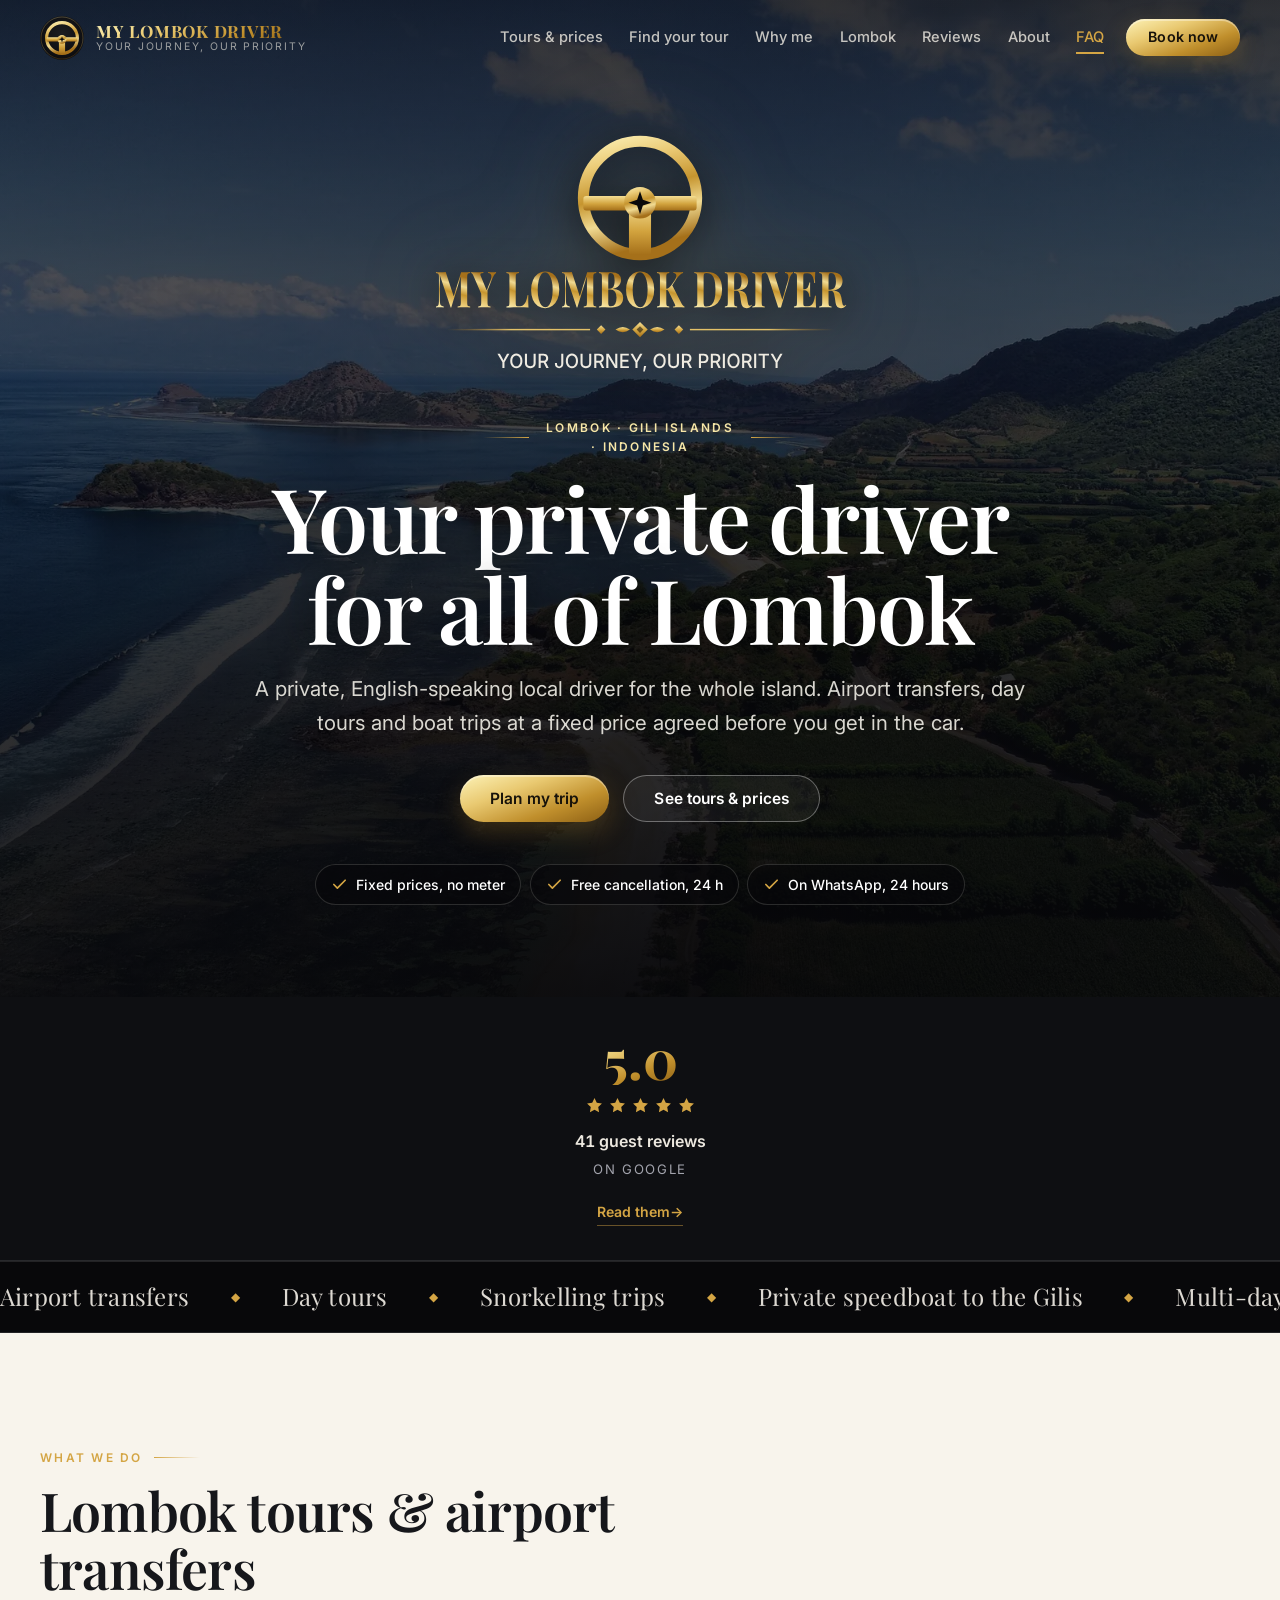
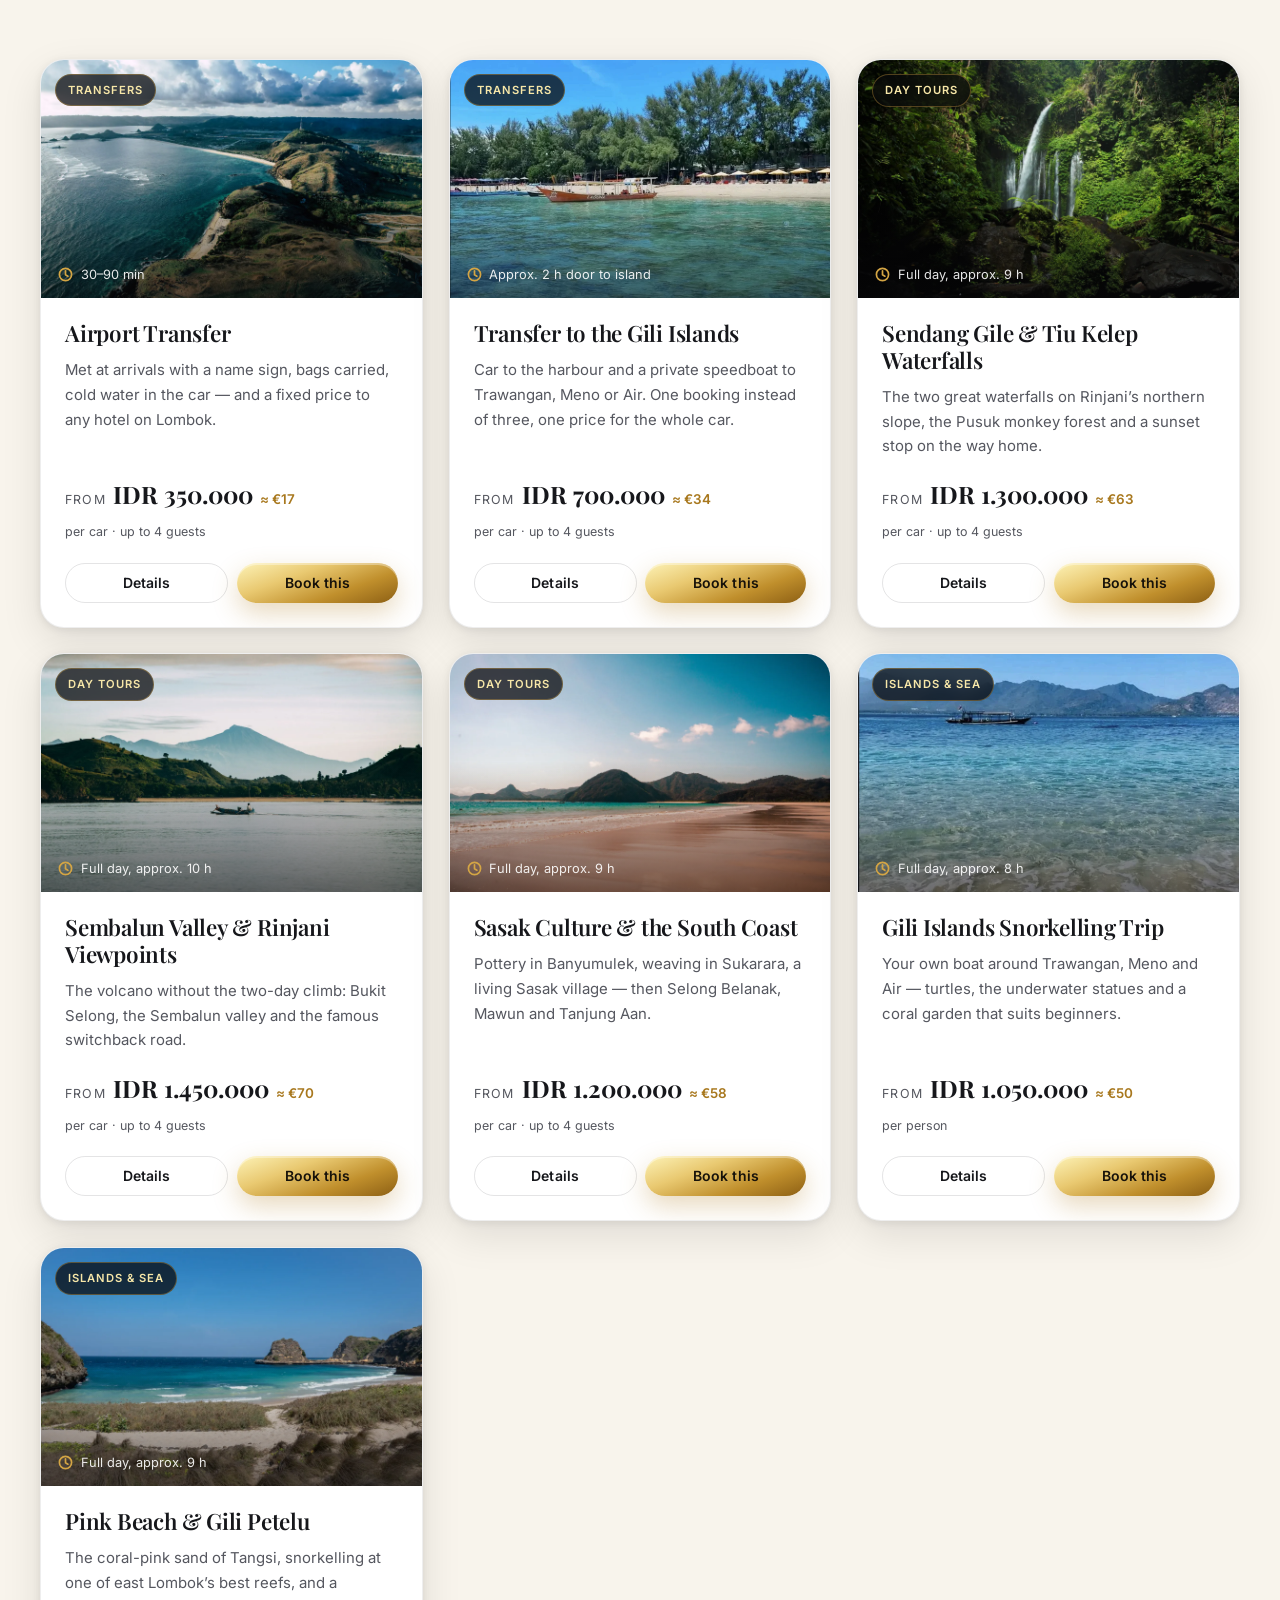
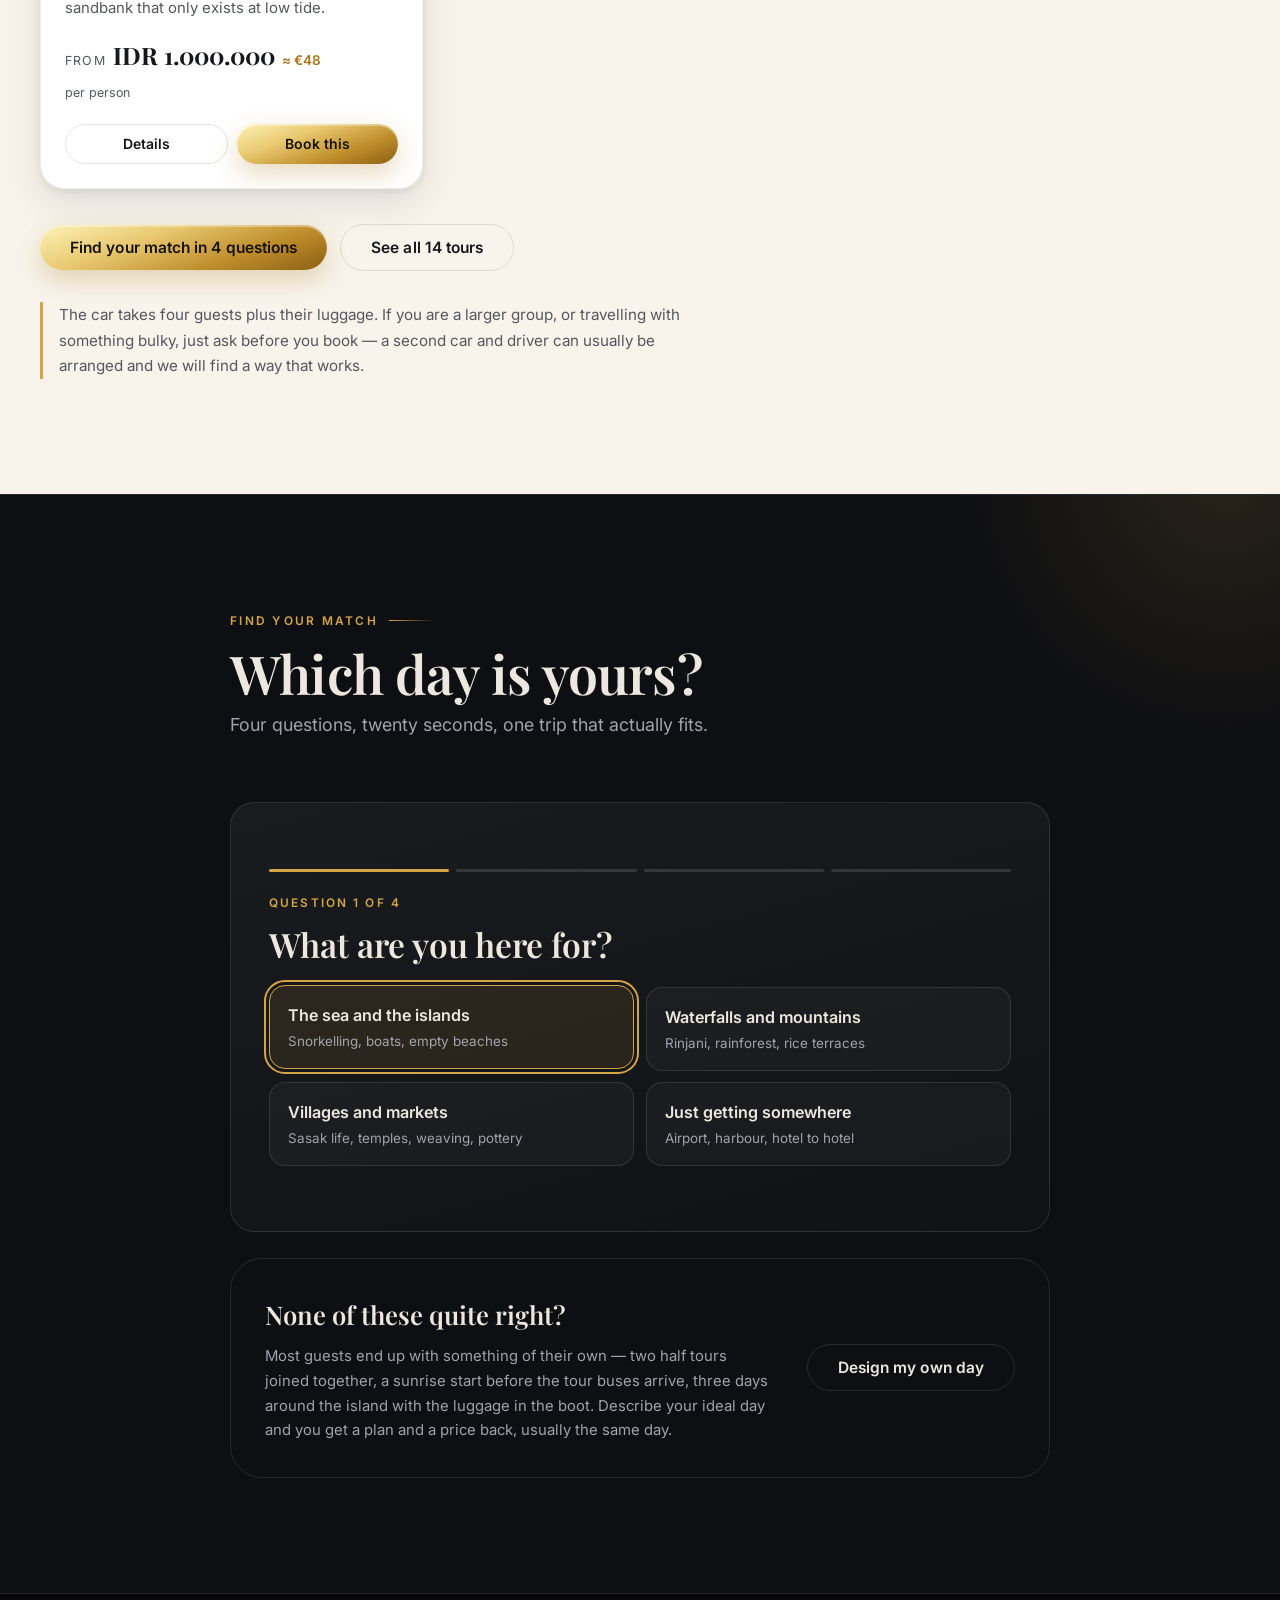
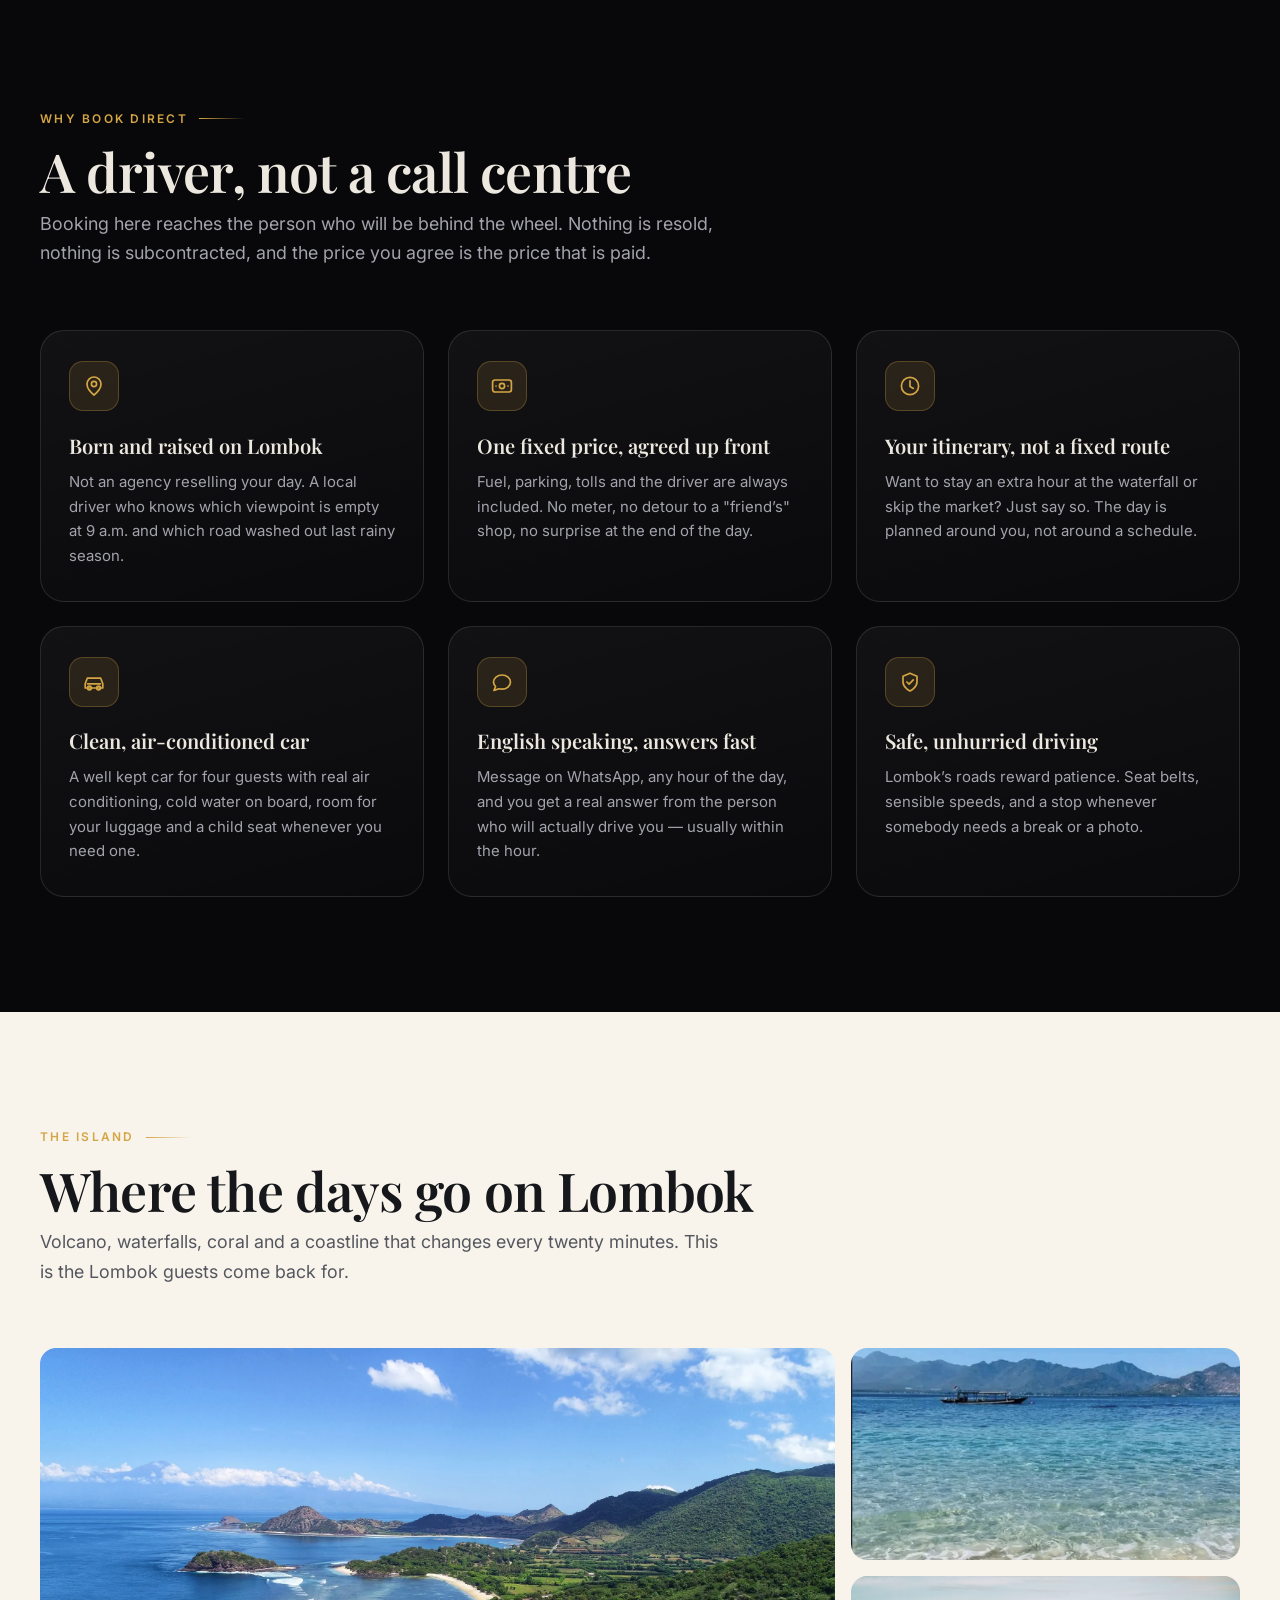
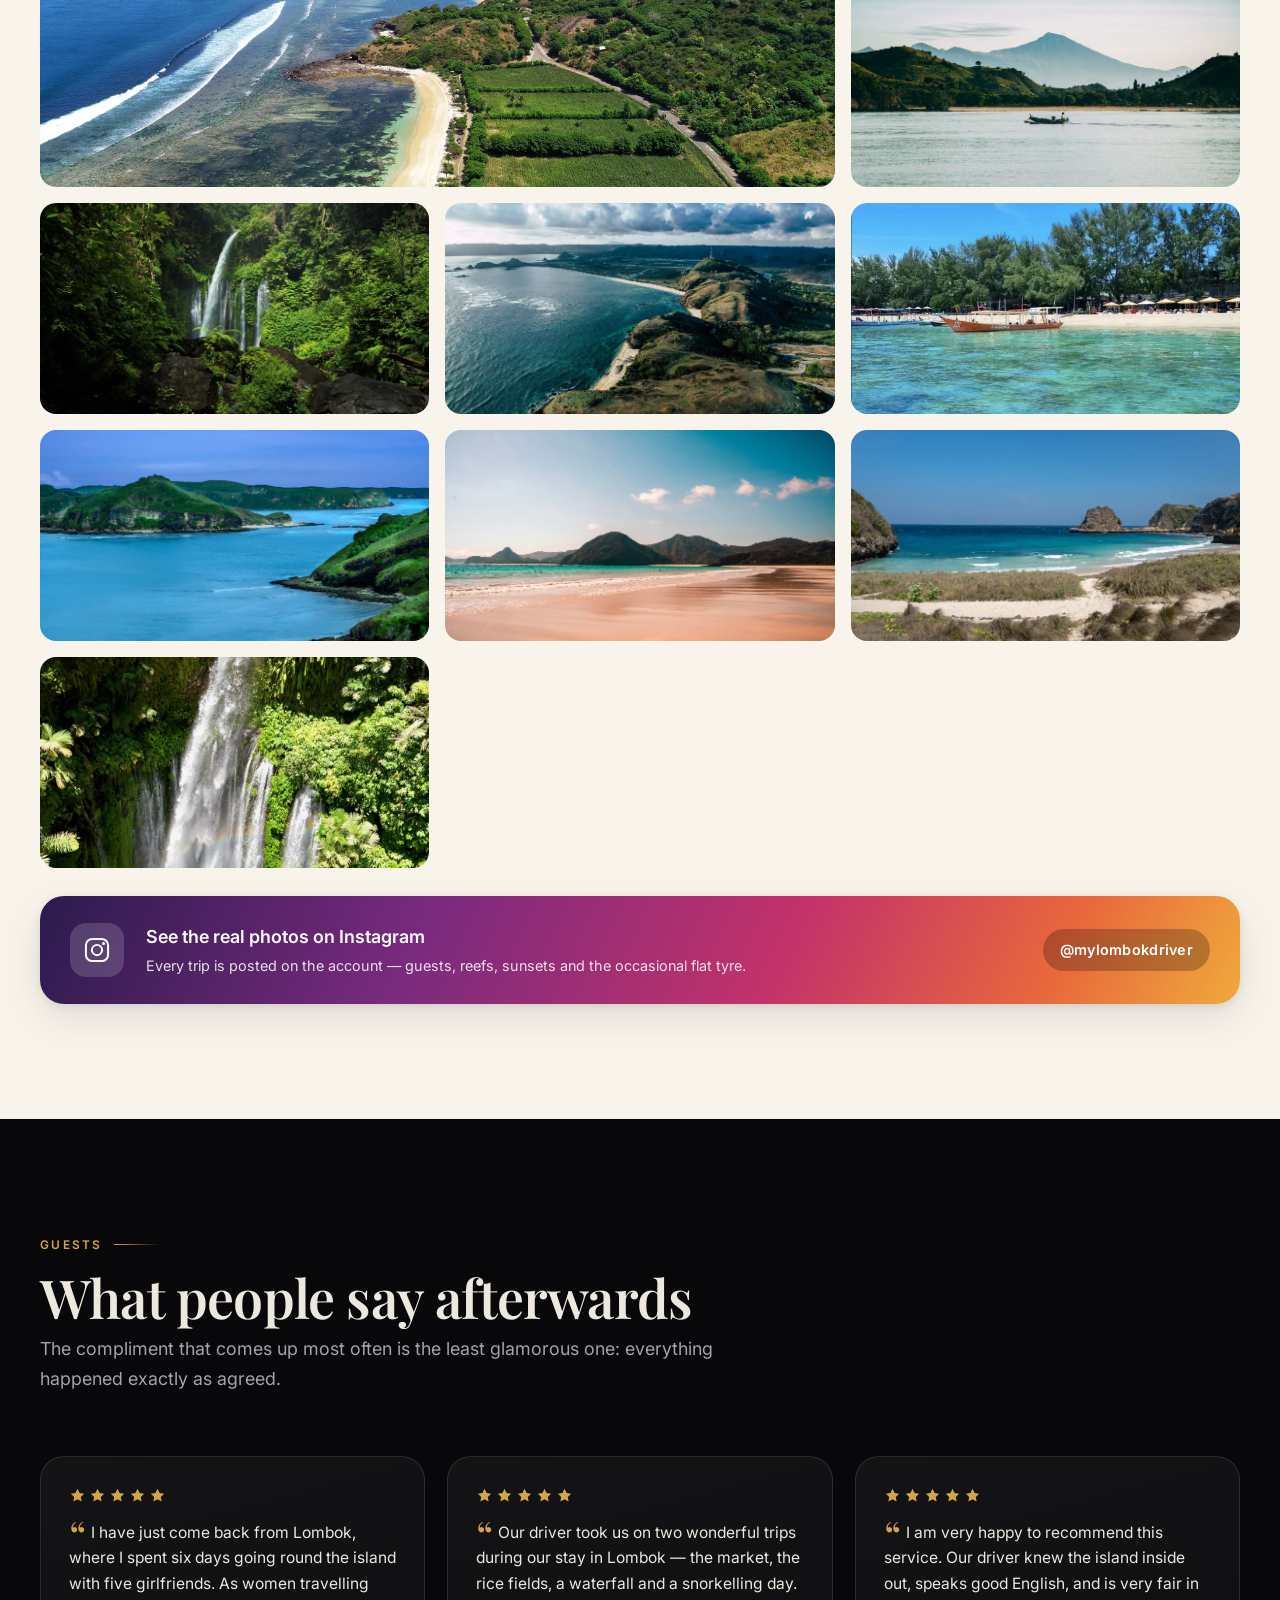
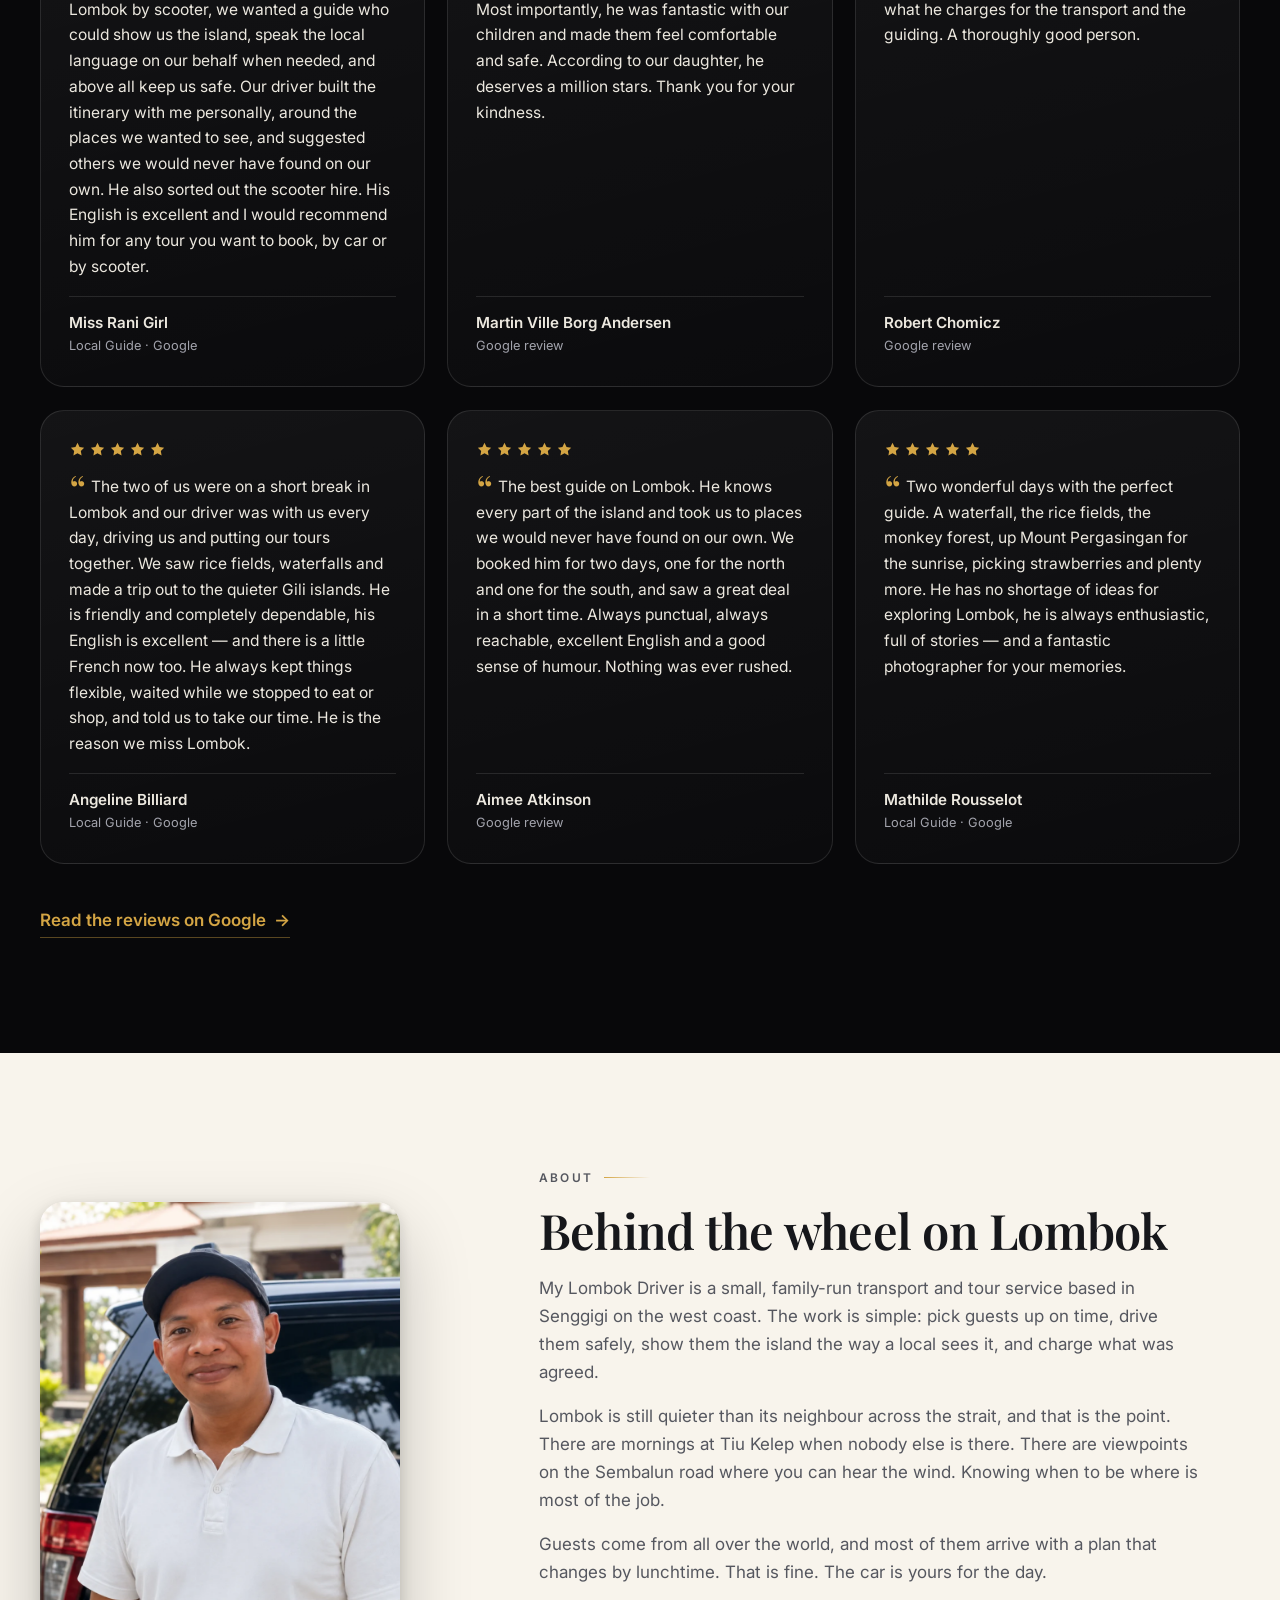
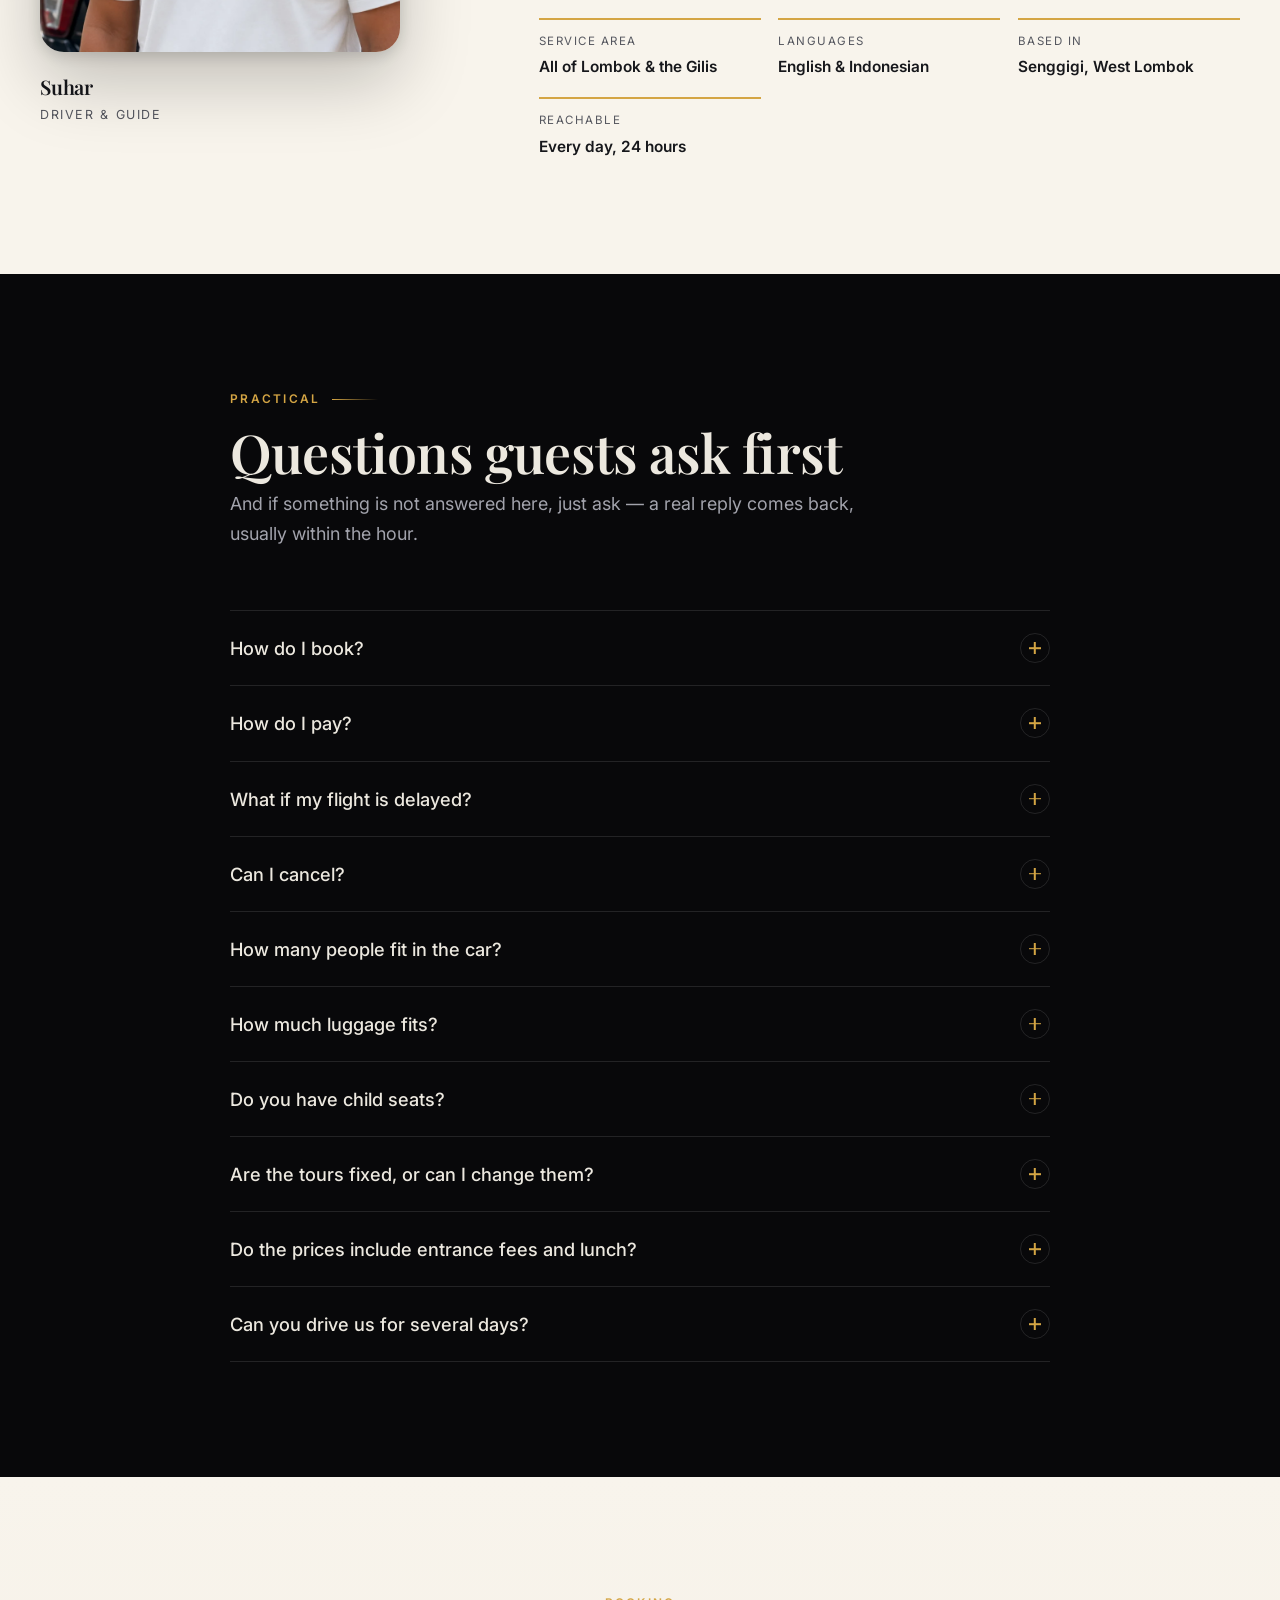
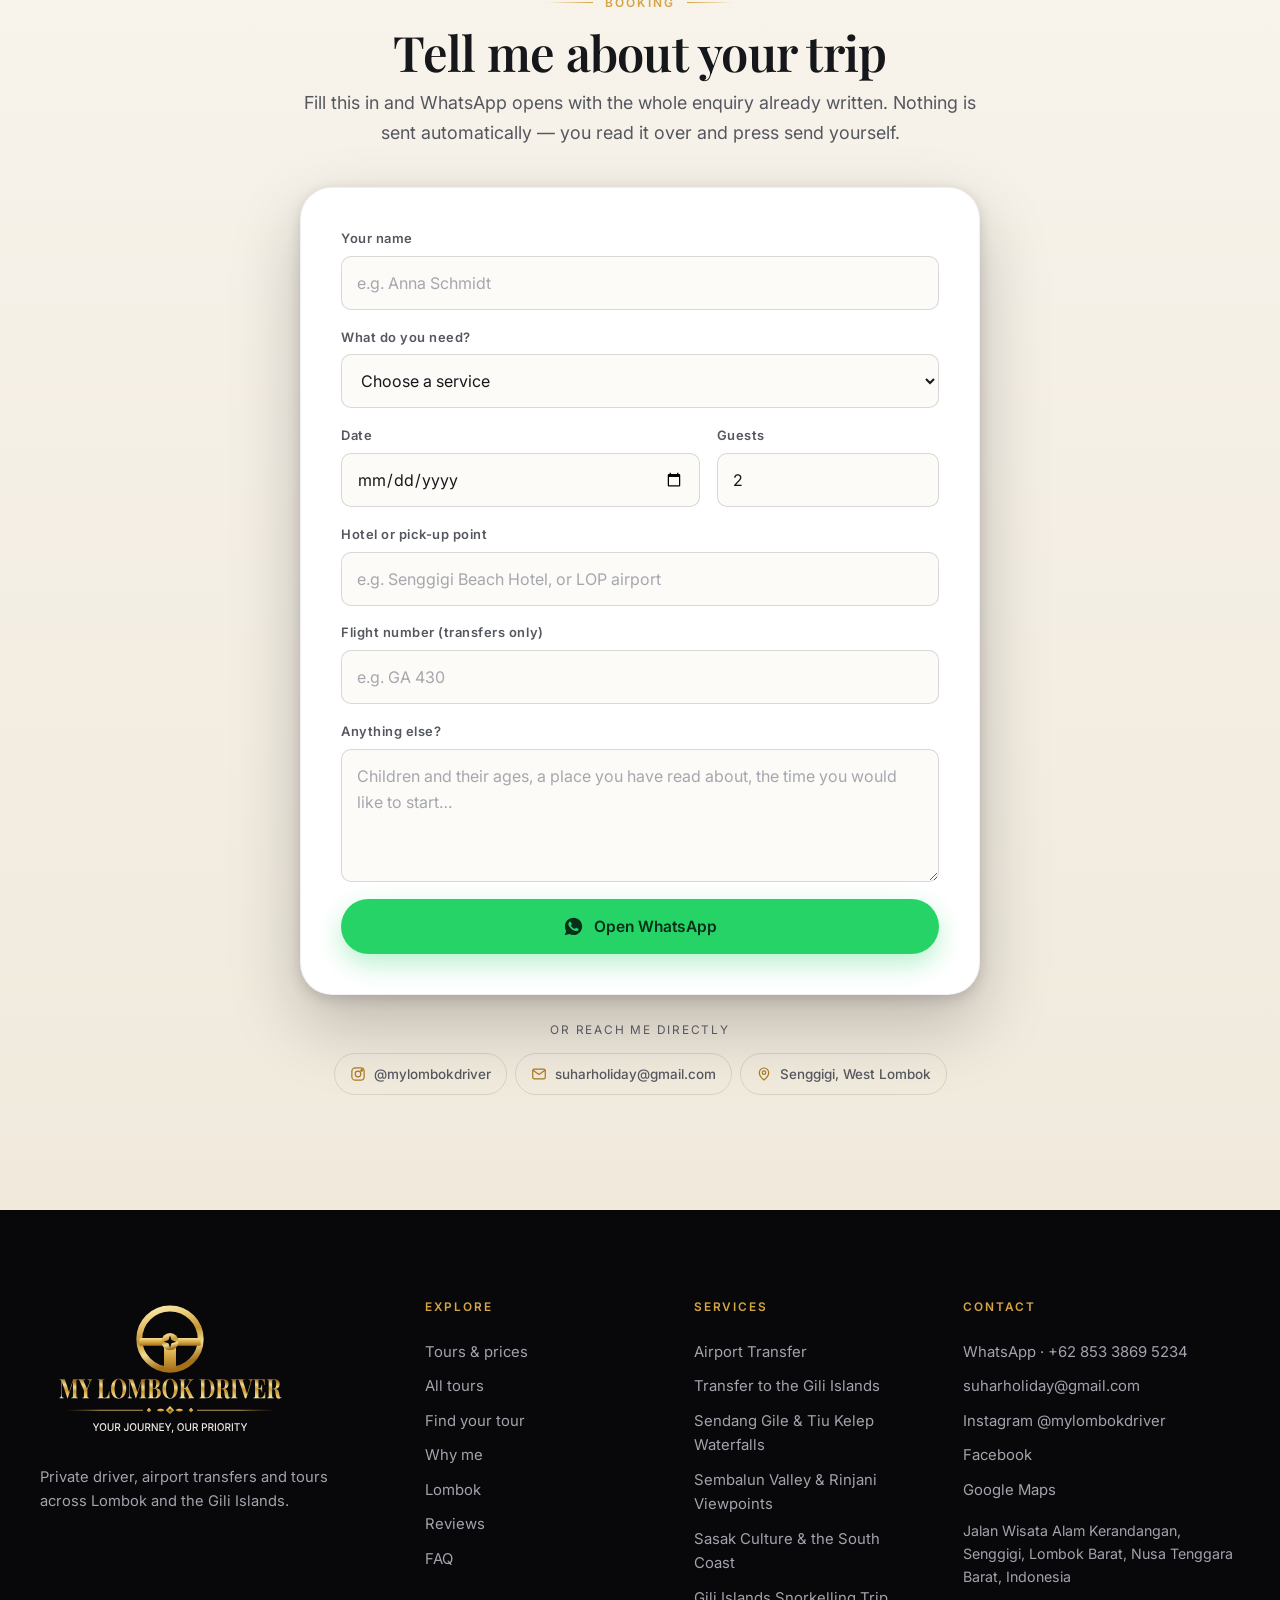
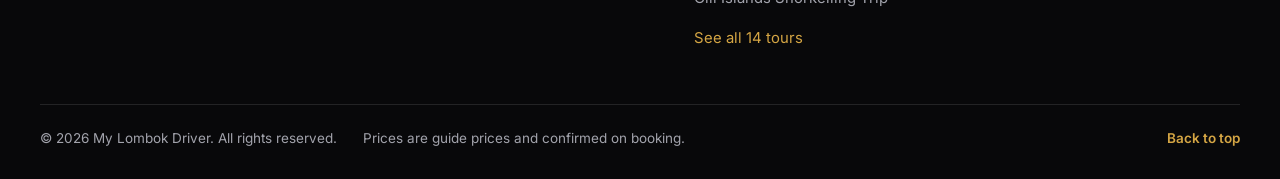
==== commit 906be158: "Tourenbereich entschlacken, Matcher in den Vordergrund Der Bereich unter den Tourkarten bestand aus " ====
--- a/index.html
+++ b/index.html
@@ -100,8 +100,11 @@
   <div class="wrap">
     <header class="sec-head">
       <p class="eyebrow" data-i18n="tours.eyebrow">What we do</p>
+      <!-- No standfirst here on purpose: the cards below say what the prices
+           are and what is included, so a paragraph repeating it only pushed
+           the first tour further down the phone screen. tours.html keeps its
+           own intro, because there the heading is the page title. -->
       <h2 data-i18n="tours.title">Lombok tours &amp; airport transfers</h2>
-      <p class="sec-sub" data-i18n="tours.sub">Honest “from” prices, everything that is included spelled out, and every route open to change. Tell me what you would rather see and the day is rebuilt around it.</p>
     </header>
 
     <!-- Only the seven marked `featured: true` in content.js. Fourteen cards
@@ -109,23 +112,17 @@
          out of reach on a phone; the full list lives on tours.html. -->
     <div class="tour-grid" id="tourGrid"></div>
 
+    <!-- Two ways on, and the matcher is the gold one. Somebody who has just
+         scrolled seven cards without picking one is telling us they do not
+         know what they want — a longer list is the worse answer of the two. -->
     <div class="tours-more">
-      <a class="btn btn-gold" id="toursAllCta" href="tours.html">See all 14 tours &amp; transfers</a>
-      <a class="btn btn-line" href="#match" data-i18n="tours.matchCta">Not sure? Find your match</a>
-      <p class="tours-more-hint" data-i18n="tours.allHint">The seven guests book most often are shown here.</p>
+      <a class="btn btn-gold" href="#match" data-i18n="tours.matchCta">Find your match in 4 questions</a>
+      <a class="btn btn-line" id="toursAllCta" href="tours.html">See all 14 tours</a>
     </div>
 
     <!-- One car, four seats. Said once, plainly, right under the prices that
          are quoted per car — so nobody discovers it after booking. -->
     <p class="tour-capacity" data-i18n="tours.capacity">The car takes four guests plus their luggage. If you are a larger group, or travelling with something bulky, just ask before you book — a second car and driver can usually be arranged and we will find a way that works.</p>
-
-    <div class="custom-panel">
-      <div class="custom-copy">
-        <h3 data-i18n="custom.title">None of these quite right?</h3>
-        <p data-i18n="custom.text">Most guests end up with something of their own — two half tours joined together, a sunrise start before the tour buses arrive, three days around the island with the luggage in the boot. Describe your ideal day and you get a plan and a price back, usually the same day.</p>
-      </div>
-      <a class="btn btn-gold" href="#book" data-book-service="custom" data-i18n="custom.cta">Design my own day</a>
-    </div>
   </div>
 </section>
 
@@ -139,9 +136,21 @@
     <header class="sec-head">
       <p class="eyebrow" data-i18n="match.eyebrow">Find your match</p>
       <h2 data-i18n="match.title">Not sure which day is yours?</h2>
-      <p class="sec-sub" data-i18n="match.sub">Four questions, about twenty seconds, and you get the trip that actually fits — with the two closest runners-up underneath.</p>
+      <p class="sec-sub" data-i18n="match.sub">Four questions, twenty seconds, one trip that actually fits.</p>
     </header>
     <div class="match-box" id="matchBox"></div>
+
+    <!-- Moved down here from the tours section. It used to sit directly above
+         this one, so two blocks in a row asked the same question — "none of
+         these?" and "not sure?" — and the whole area read as clutter. As the
+         quiet last step after the questions it reads as the fallback it is. -->
+    <div class="custom-panel custom-panel--quiet">
+      <div class="custom-copy">
+        <h3 data-i18n="custom.title">None of these quite right?</h3>
+        <p data-i18n="custom.text">Most guests end up with something of their own — two half tours joined together, a sunrise start before the tour buses arrive, three days around the island with the luggage in the boot. Describe your ideal day and you get a plan and a price back, usually the same day.</p>
+      </div>
+      <a class="btn btn-line" href="#book" data-book-service="custom" data-i18n="custom.cta">Design my own day</a>
+    </div>
   </div>
 </section>
 
--- a/css/style.css
+++ b/css/style.css
@@ -414,9 +414,6 @@
 .tours-more {
   margin-top: 2.2rem; display: flex; flex-wrap: wrap; align-items: center; gap: .8rem;
 }
-.tours-more-hint {
-  flex-basis: 100%; font-size: .87rem; color: var(--tx-dark-2); margin-top: .15rem;
-}
 @media (max-width: 560px) {
   .tours-more .btn { width: 100%; }
 }
@@ -445,7 +442,38 @@
 .custom-copy p { color: var(--tx-light-2); max-width: 62ch; font-size: .99rem; }
 .custom-panel .btn { position: relative; }
 
+/* The dark panel inside an already dark section would be a black box on
+   black. This variant borrows the matcher's outline treatment instead, which
+   also puts it a step below the questions above it in the hierarchy — which
+   is exactly where the fallback belongs. */
+.custom-panel--quiet {
+  margin-top: 1.6rem;
+  background: transparent;
+  border: 1px solid var(--line-d);
+  padding: clamp(22px, 3vw, 34px);
+}
+.custom-panel--quiet::before { display: none; }
+.custom-panel--quiet .custom-copy h3 { font-size: clamp(1.25rem, 2vw, 1.6rem); }
+.custom-panel--quiet .custom-copy p { font-size: .93rem; }
+
 /* ---------- 8c. Find your match ------------------------------------------- */
+/* On the home page this section is followed straight away by "Why book
+   direct", which is also a dark section — the two ran together into one long
+   black stretch and the questions lost exactly the emphasis they were moved
+   here to get. A slightly lifted surface, two hairlines and a soft gold glow
+   set it apart without introducing a fifth colour. */
+#match {
+  background: var(--ink-1);
+  border-block: 1px solid var(--line-d);
+  overflow: hidden;
+}
+#match::before {
+  content: ''; position: absolute; inset: -30% -20% auto auto;
+  width: 620px; height: 620px; pointer-events: none;
+  background: radial-gradient(circle, rgba(212,165,68,.13), transparent 62%);
+}
+#match > .wrap { position: relative; }
+
 /* One box that is either a question or a result. It keeps a minimum height so
    the page below it does not jump every time an answer replaces a three-line
    question with a four-line one — a quiz that shifts the ground under the
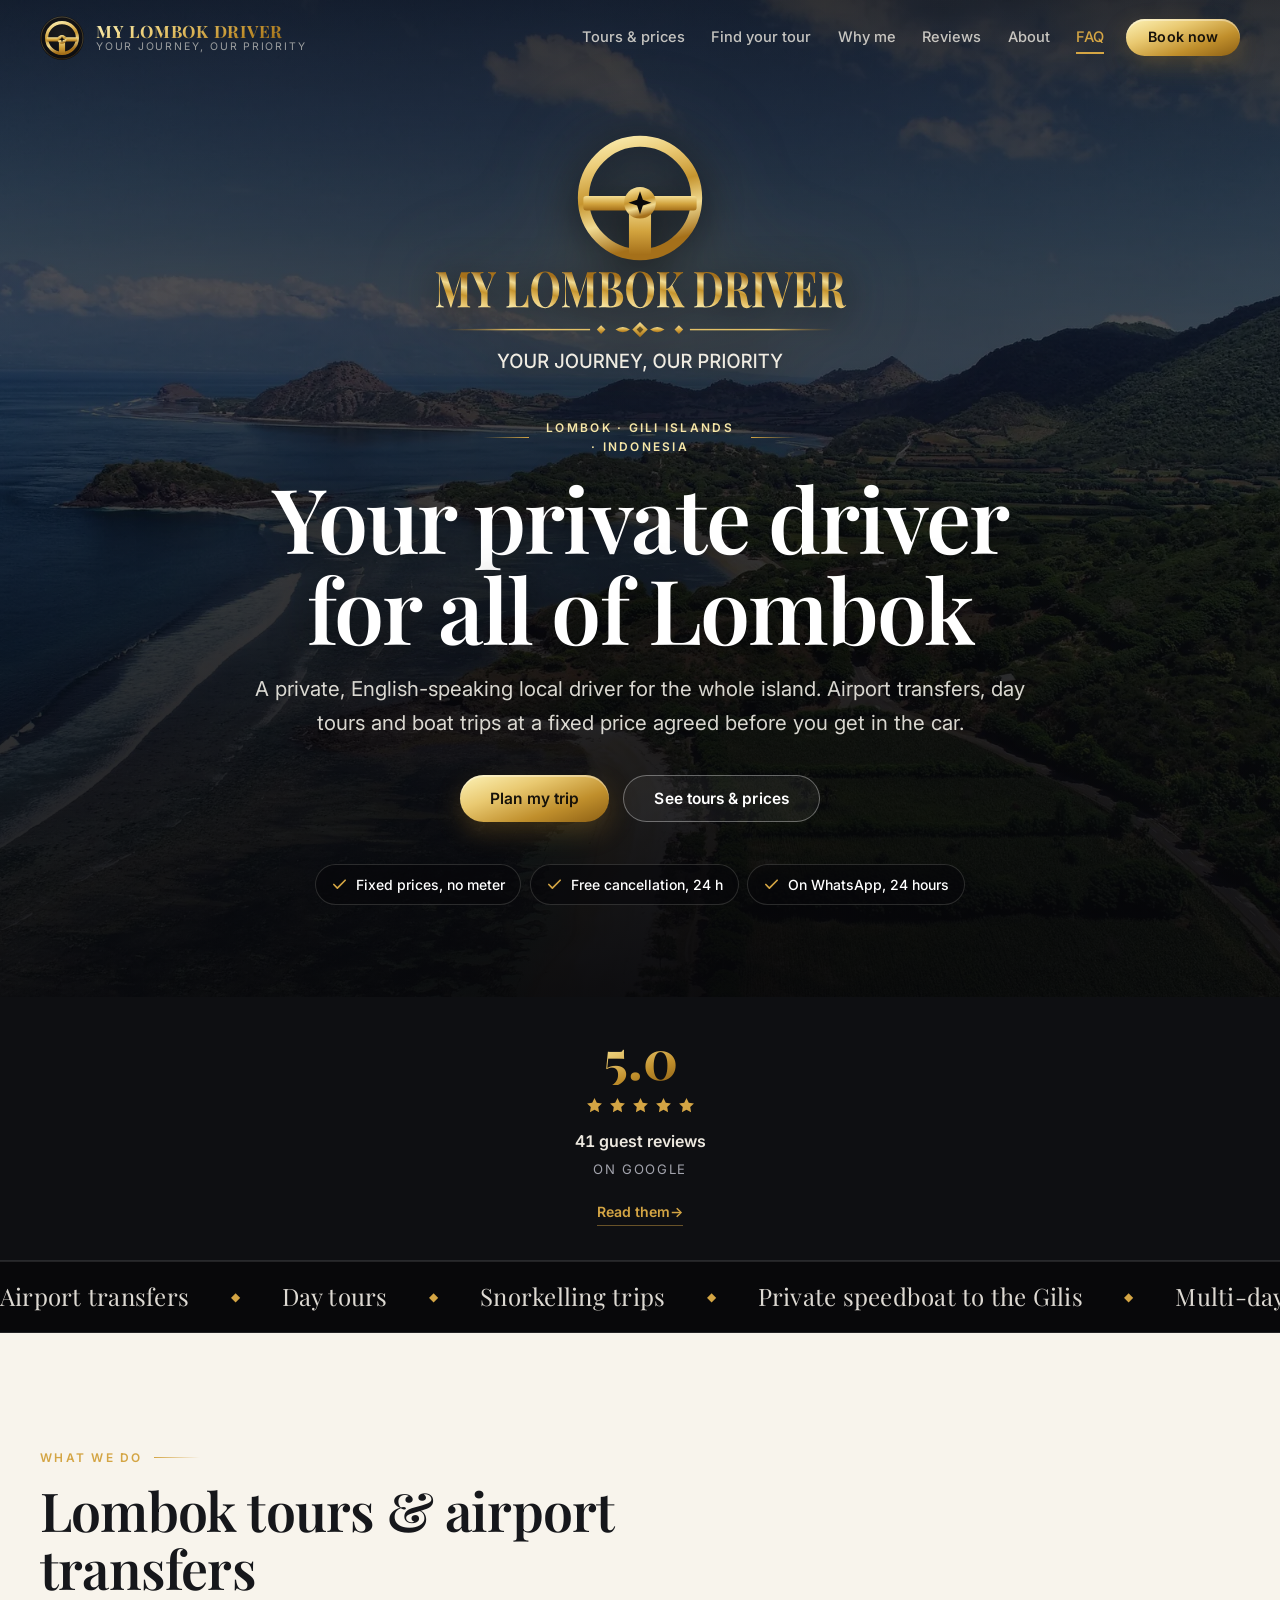
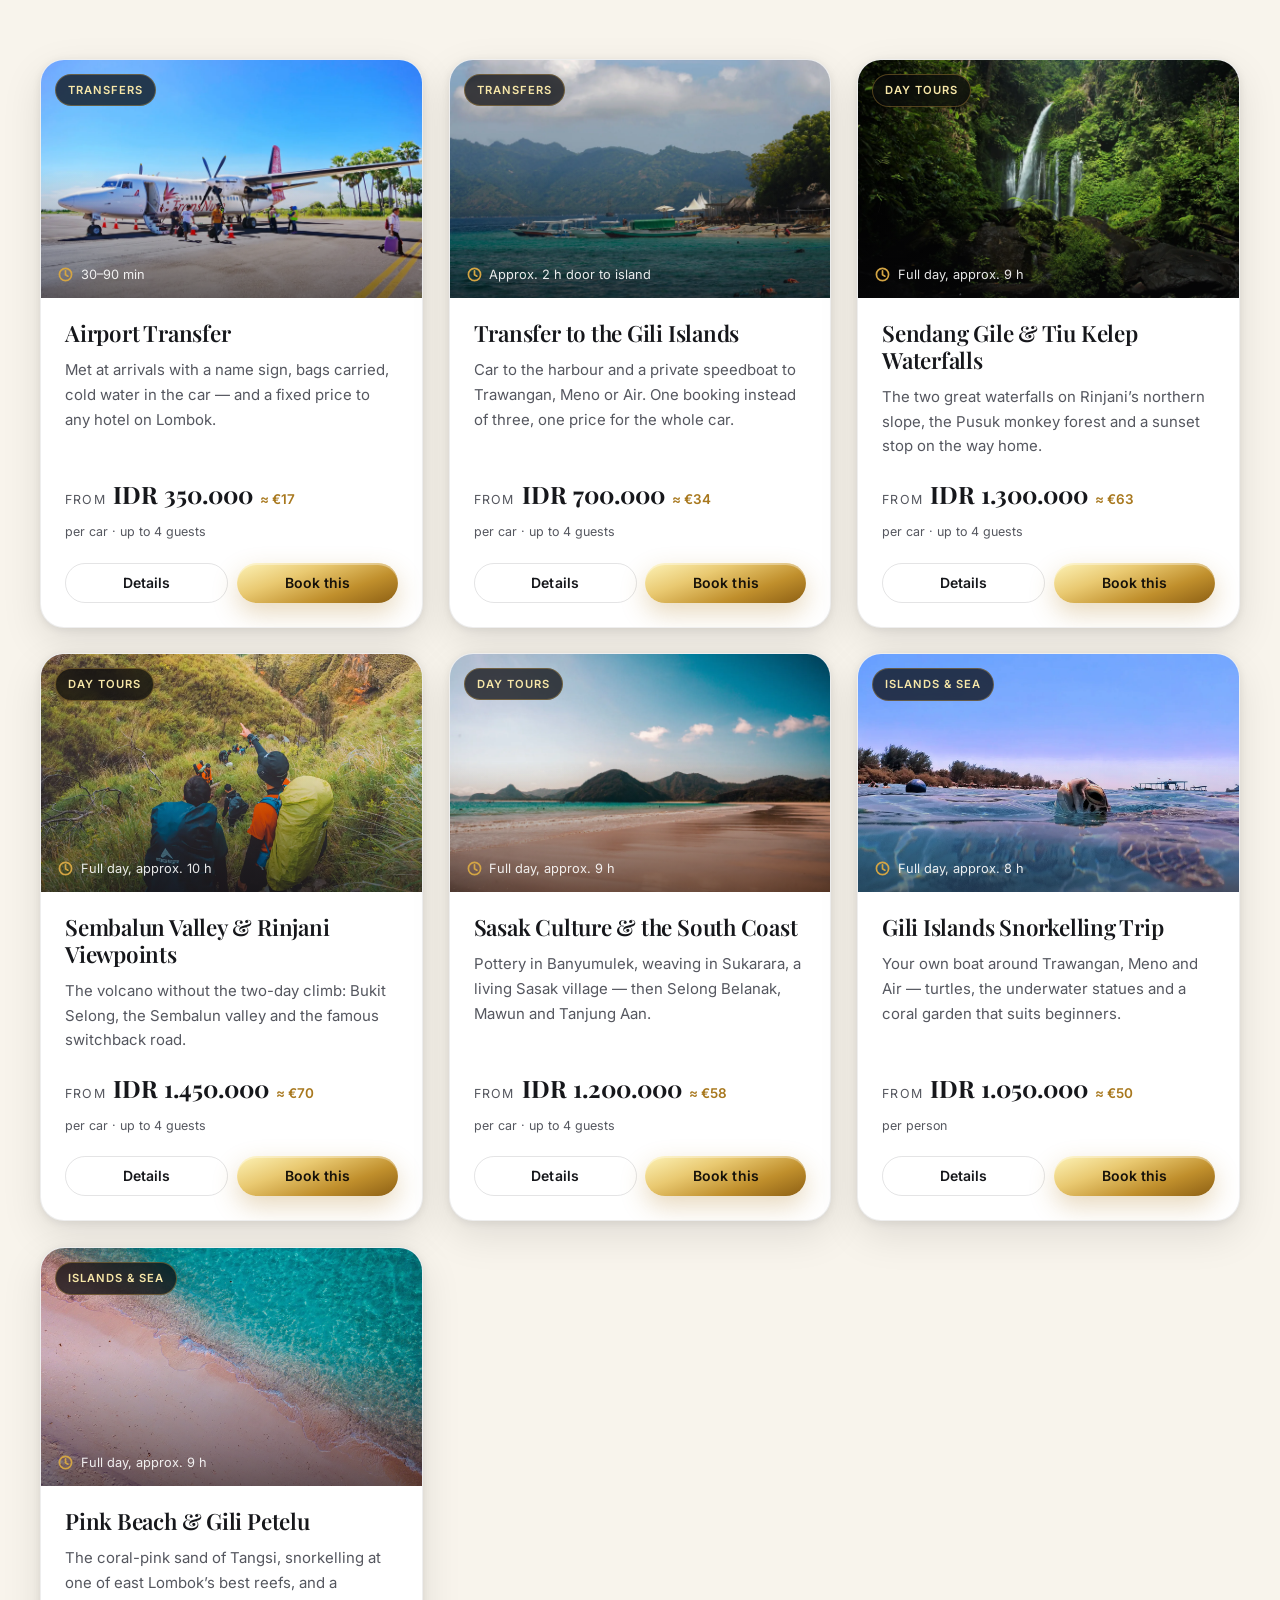
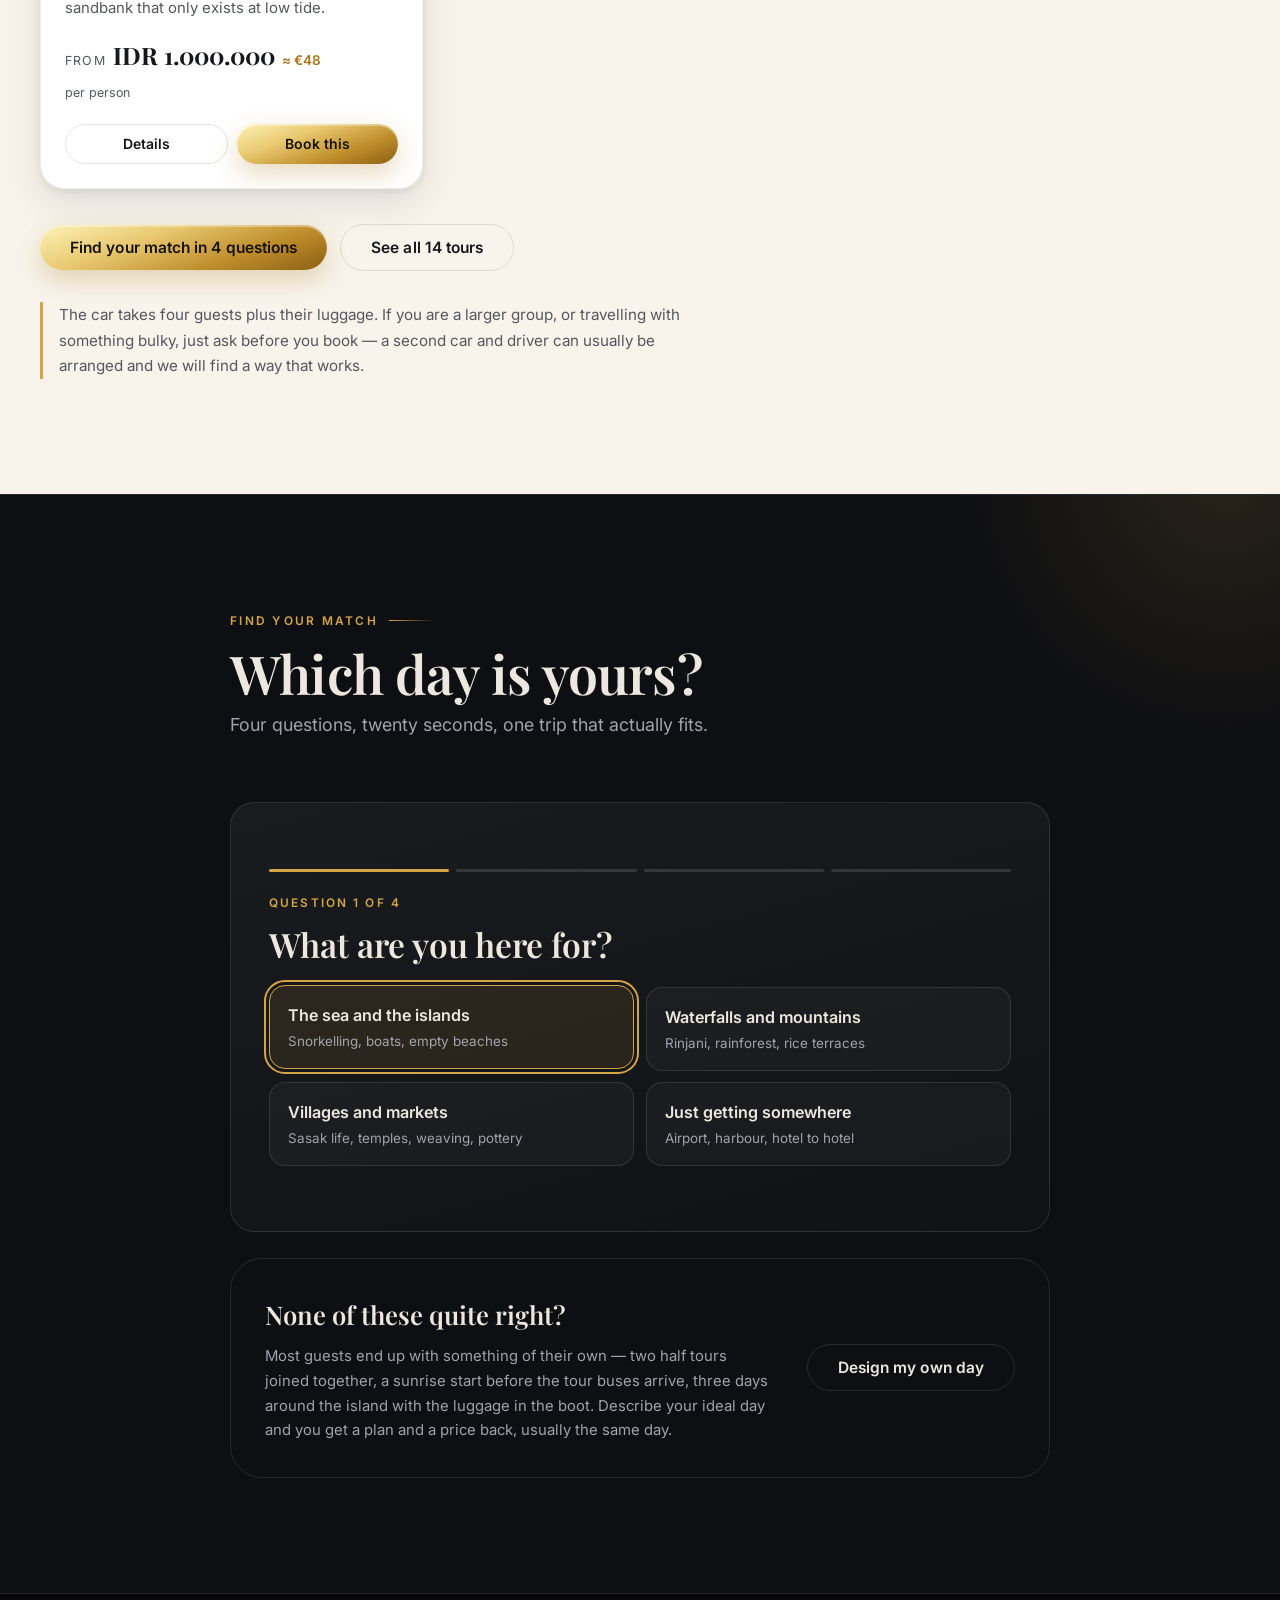
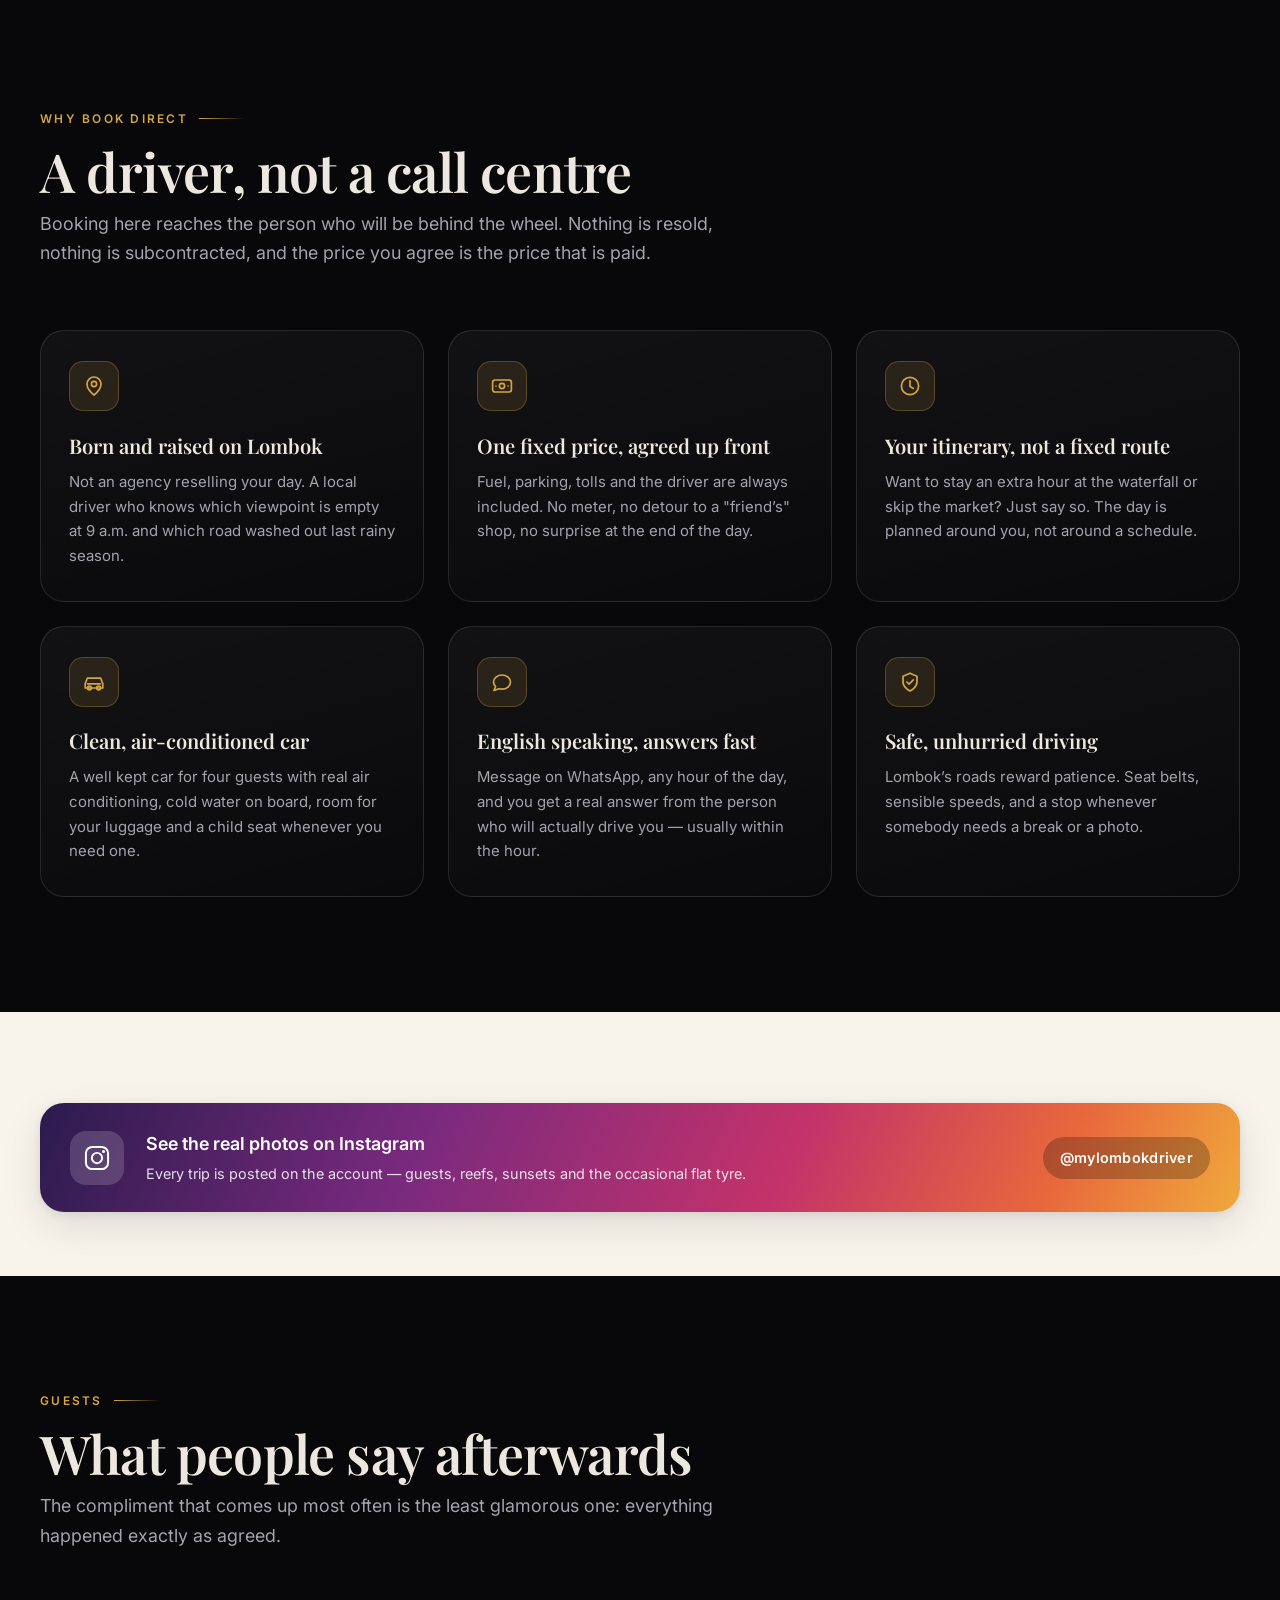
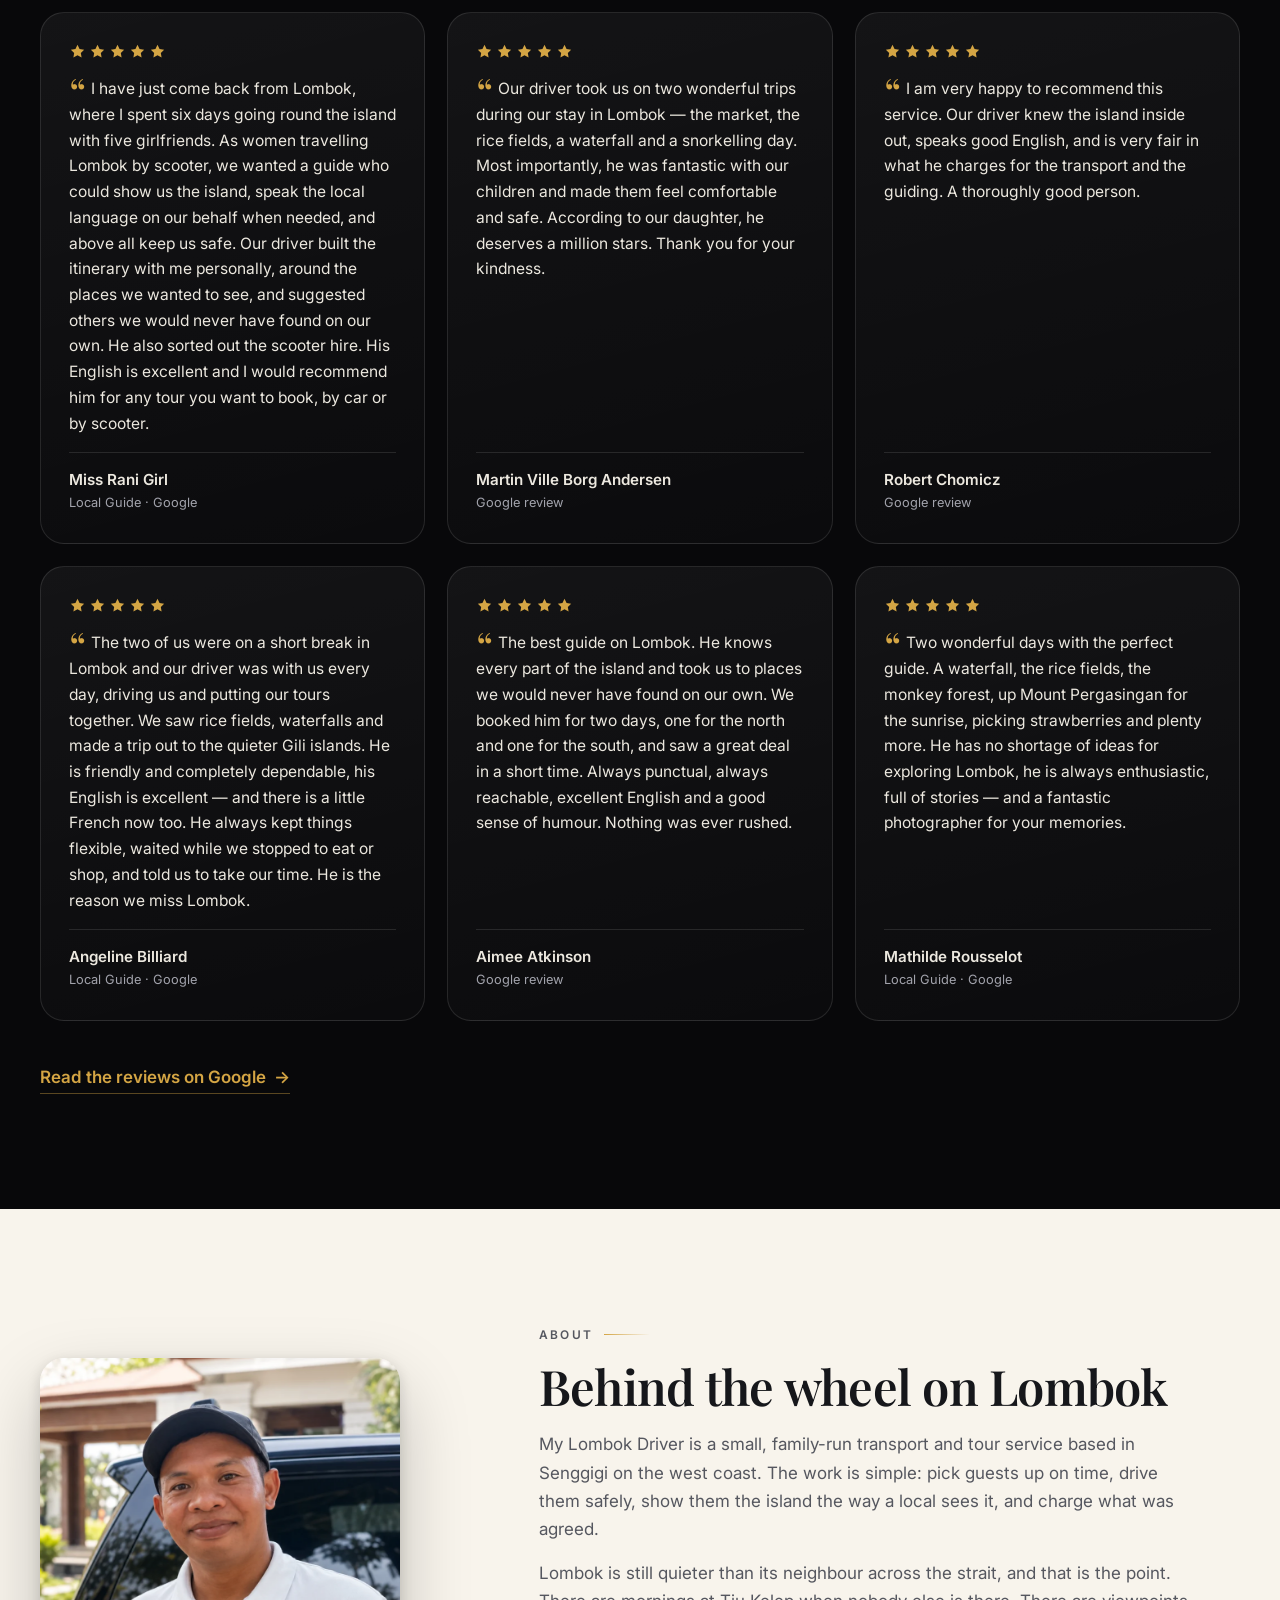
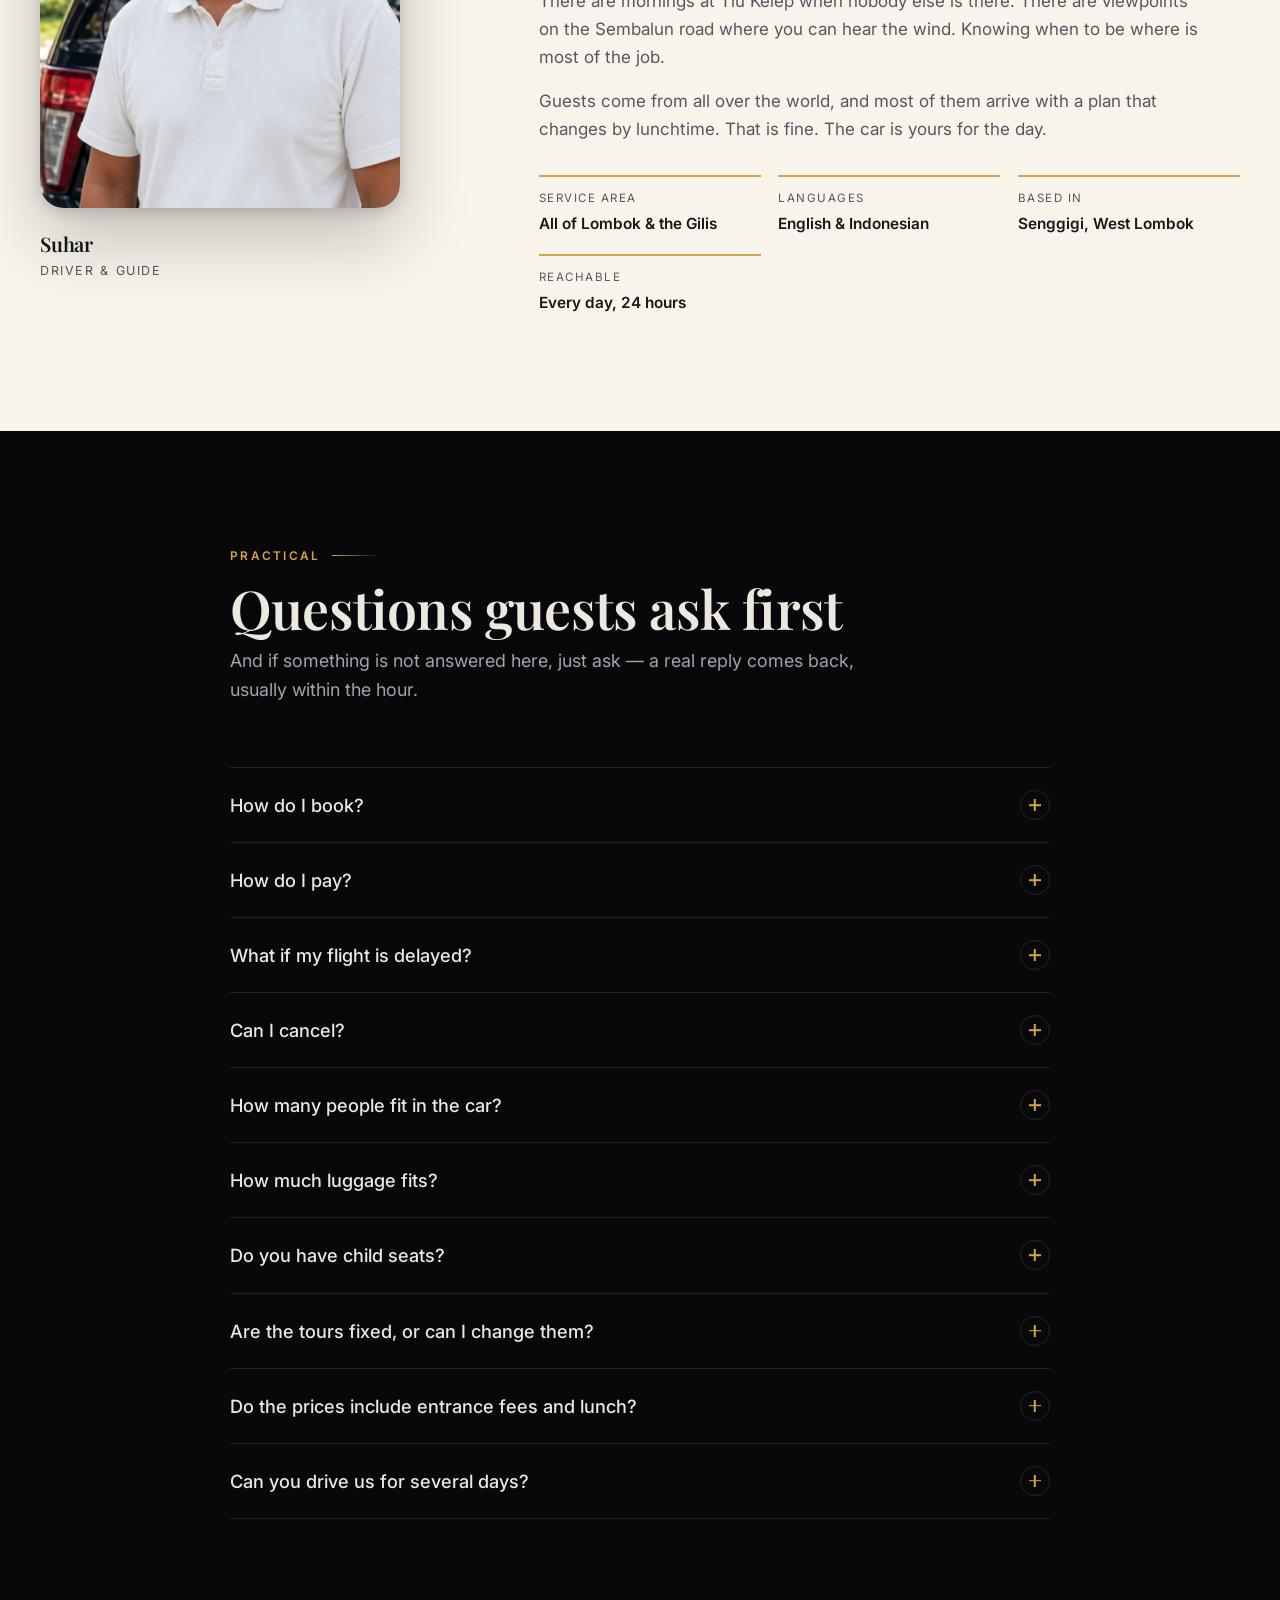
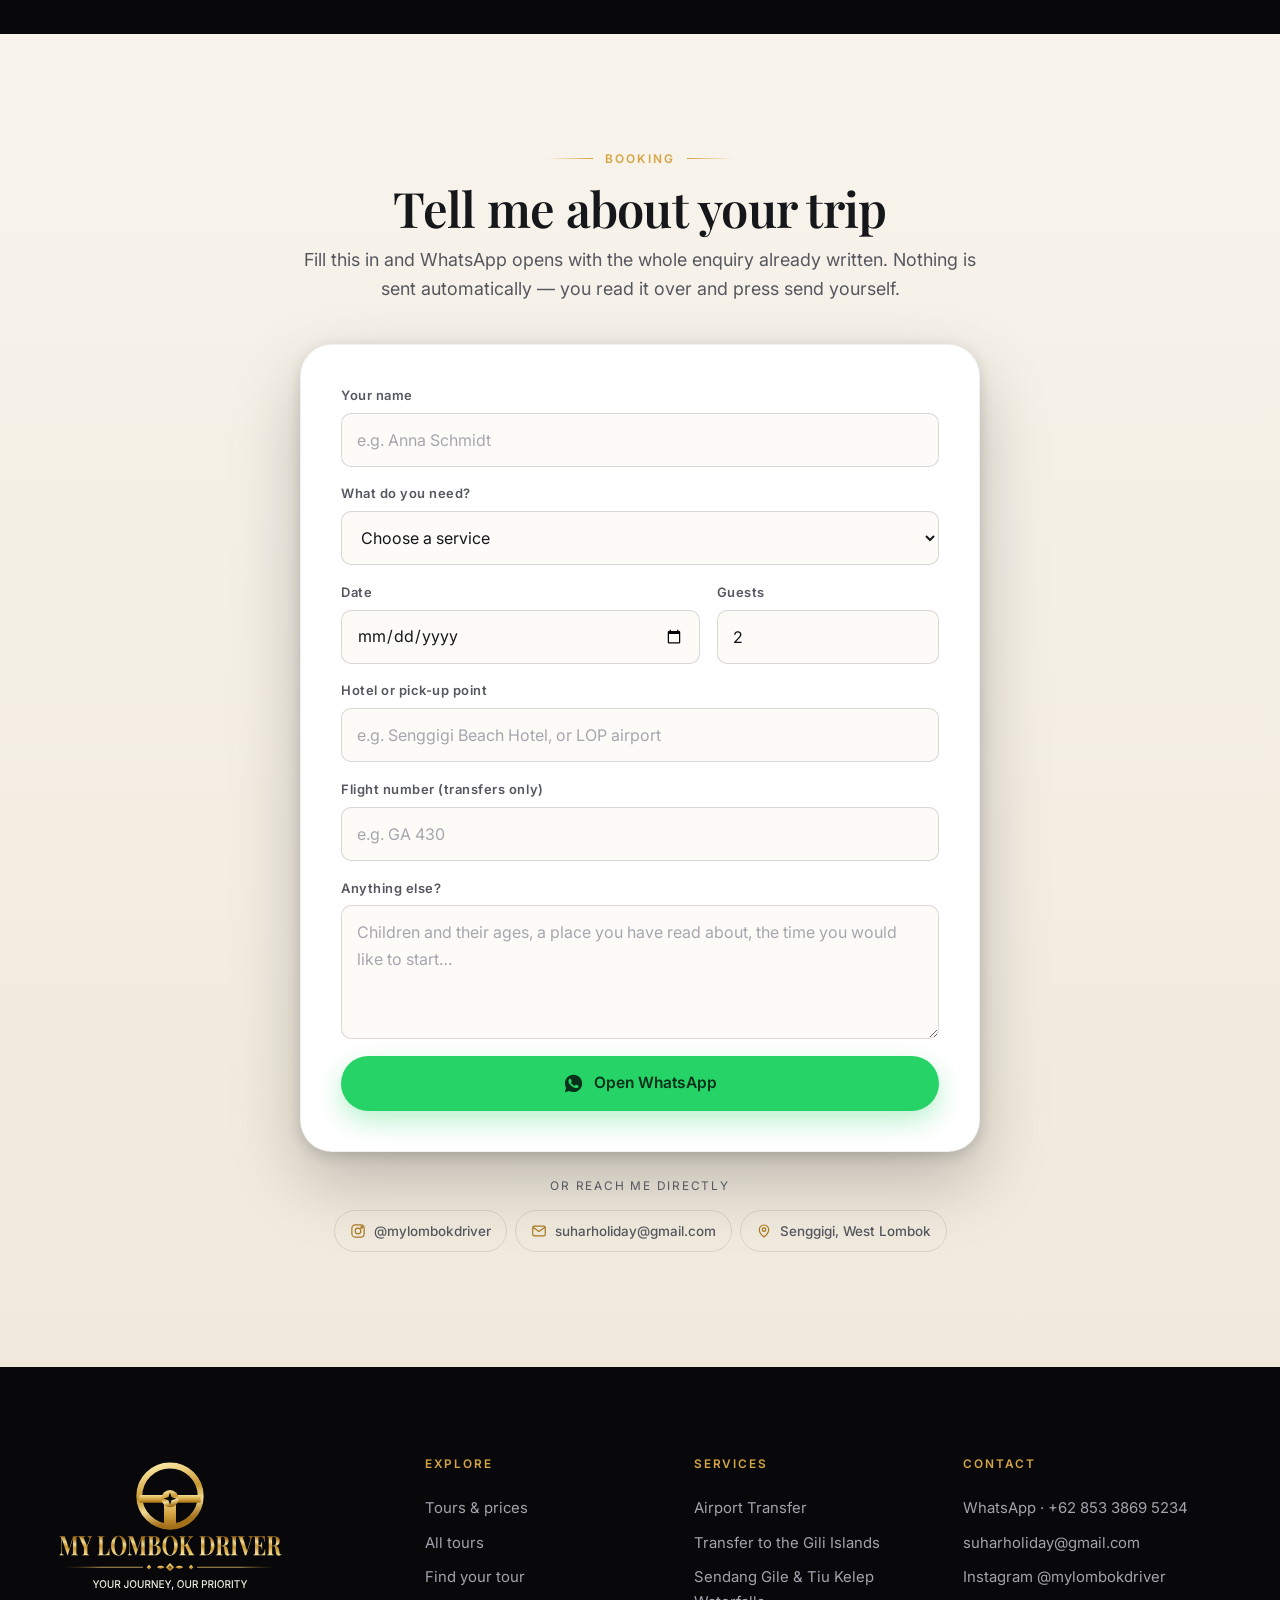
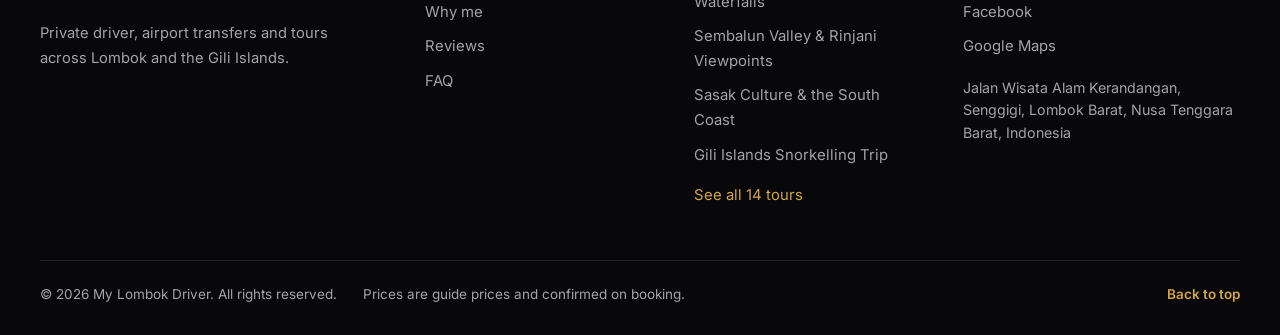
==== commit a1859099: "Galerie entfernt, letzte vier Touren bekommen ein eigenes Foto Die vier neuen Bilder decken genau di" ====
--- a/index.html
+++ b/index.html
@@ -46,7 +46,6 @@
       <a href="#tours"   data-i18n="nav.tours">Tours &amp; prices</a>
       <a href="#match"   data-i18n="nav.match">Find your tour</a>
       <a href="#why"     data-i18n="nav.why">Why me</a>
-      <a href="#gallery" data-i18n="nav.gallery">Lombok</a>
       <a href="#reviews" data-i18n="nav.reviews">Reviews</a>
       <a href="#about"   data-i18n="nav.about">About</a>
       <a href="#faq"     data-i18n="nav.faq">FAQ</a>
@@ -166,23 +165,21 @@
   </div>
 </section>
 
-<!-- ══════════════════════════════════════════ GALLERY ═════════════════════ -->
-<section class="sec" id="gallery">
+<!-- ══════════════════════════════════════════ INSTAGRAM ═══════════════════ -->
+<!-- What is left of the photo gallery. The grid of stock images went: it
+     promised "the real Lombok" while showing bought photographs, and the
+     Instagram account does the same job honestly. This band also keeps the
+     light/dark rhythm going — without it "Why book direct" and "Reviews"
+     would be two dark sections running into each other. -->
+<section class="sec sec-slim" id="instagram">
   <div class="wrap">
-    <header class="sec-head">
-      <p class="eyebrow" data-i18n="gallery.eyebrow">The island</p>
-      <h2 data-i18n="gallery.title">Where the days go on Lombok</h2>
-      <p class="sec-sub" data-i18n="gallery.sub">Volcano, waterfalls, coral and a coastline that changes every twenty minutes. This is the Lombok guests come back for.</p>
-    </header>
-    <div class="gal-grid" id="galGrid"></div>
-
     <a class="ig-panel" id="igPanel" href="https://www.instagram.com/mylombokdriver" target="_blank" rel="noopener">
       <span class="ig-icon" aria-hidden="true">
         <svg viewBox="0 0 24 24"><rect x="2.5" y="2.5" width="19" height="19" rx="5.5"/><circle cx="12" cy="12" r="4.4"/><circle cx="17.6" cy="6.4" r="1.3" fill="currentColor" stroke="none"/></svg>
       </span>
       <span class="ig-copy">
-        <strong data-i18n="gallery.ig">See the real photos on Instagram</strong>
-        <span data-i18n="gallery.igSub">Every trip is posted on the account — guests, reefs, sunsets and the occasional flat tyre.</span>
+        <strong data-i18n="instagram.title">See the real photos on Instagram</strong>
+        <span data-i18n="instagram.text">Every trip is posted on the account — guests, reefs, sunsets and the occasional flat tyre.</span>
       </span>
       <span class="ig-handle">@mylombokdriver</span>
     </a>
@@ -314,7 +311,6 @@
       <a href="tours.html" data-i18n="nav.allTours">All tours</a>
       <a href="#match"   data-i18n="nav.match">Find your tour</a>
       <a href="#why"     data-i18n="nav.why">Why me</a>
-      <a href="#gallery" data-i18n="nav.gallery">Lombok</a>
       <a href="#reviews" data-i18n="nav.reviews">Reviews</a>
       <a href="#faq"     data-i18n="nav.faq">FAQ</a>
     </nav>
@@ -346,15 +342,6 @@
   </div>
 </div>
 
-<div class="lightbox" id="lightbox" role="dialog" aria-modal="true" hidden>
-  <button class="lb-x" data-lb-close aria-label="Close">&times;</button>
-  <button class="lb-nav lb-prev" data-lb-prev aria-label="Previous">&#8249;</button>
-  <figure class="lb-figure">
-    <img id="lbImg" src="" alt="">
-    <figcaption id="lbCap"></figcaption>
-  </figure>
-  <button class="lb-nav lb-next" data-lb-next aria-label="Next">&#8250;</button>
-</div>
 
 <a class="wa-float" id="waFloat" href="#book" aria-label="Book on WhatsApp">
   <svg viewBox="0 0 24 24" aria-hidden="true"><path d="M12.04 2C6.6 2 2.2 6.39 2.2 11.8c0 1.9.5 3.66 1.4 5.2L2 22l5.15-1.55a9.9 9.9 0 0 0 4.89 1.28h.01c5.44 0 9.84-4.39 9.84-9.8C21.89 6.39 17.48 2 12.04 2Zm5.7 13.94c-.24.67-1.4 1.29-1.93 1.34-.5.05-1.13.07-1.82-.11-.42-.11-.96-.29-1.65-.58-2.9-1.23-4.8-4.1-4.95-4.29-.14-.19-1.18-1.55-1.18-2.96 0-1.4.74-2.09 1-2.38.25-.29.55-.36.74-.36.18 0 .37 0 .53.01.17.01.4-.06.62.47.24.55.8 1.92.87 2.06.07.14.12.31.02.5-.1.19-.15.31-.29.48-.15.17-.31.38-.44.51-.15.14-.3.3-.13.59.17.29.76 1.23 1.63 1.99 1.12.98 2.06 1.28 2.35 1.42.29.15.46.12.63-.07.17-.19.73-.83.92-1.12.19-.29.39-.24.65-.14.26.09 1.65.77 1.93.91.29.14.48.22.55.34.07.12.07.69-.17 1.36Z"/></svg>
--- a/css/style.css
+++ b/css/style.css
@@ -119,6 +119,9 @@
 }
 .sec-sub { font-size: clamp(1rem, 1.4vw, 1.135rem); color: var(--tx-dark-2); max-width: 62ch; }
 .sec-foot { margin-top: 42px; }
+/* A section that is one element tall — the Instagram band. Full section
+   padding around a single panel left a hole in the page. */
+.sec-slim { padding: clamp(46px, 5vw, 74px) 0; }
 
 .eyebrow {
   font-size: .745rem; font-weight: 600; letter-spacing: .19em; text-transform: uppercase;
@@ -614,36 +617,7 @@
 .value-card h3 { font-family: var(--ff-display); font-size: 1.26rem; font-weight: 600; margin-bottom: .5rem; }
 .value-card p { font-size: .935rem; color: var(--tx-light-2); }
 
-/* ---------- 10. Gallery --------------------------------------------------- */
-/* Fixed row height instead of per-tile aspect ratios: the feature tile spans
-   two rows, everything else one, so the mosaic tiles without gaps. */
-.gal-grid { display: grid; grid-template-columns: repeat(6, 1fr); grid-auto-rows: clamp(148px, 16.5vw, 212px); gap: 1rem; }
-.gal-item {
-  position: relative; overflow: hidden; border-radius: var(--r); cursor: zoom-in;
-  grid-column: span 2; background: var(--ink-2); display: block; width: 100%; height: 100%; padding: 0;
-}
-.gal-item:nth-child(1) { grid-column: span 4; grid-row: span 2; }
-.gal-item img { width: 100%; height: 100%; object-fit: cover; transition: transform .6s var(--ease); }
-.gal-item:hover img { transform: scale(1.07); }
-.gal-cap {
-  position: absolute; inset: auto 0 0 0; padding: 30px 18px 15px; color: var(--white);
-  font-size: .87rem; text-align: left; line-height: 1.4;
-  background: linear-gradient(180deg, transparent, rgba(8,8,10,.85));
-  opacity: 0; transform: translateY(8px); transition: all .3s var(--ease);
-}
-.gal-item:hover .gal-cap, .gal-item:focus-visible .gal-cap { opacity: 1; transform: none; }
-@media (max-width: 900px) {
-  .gal-grid { grid-template-columns: repeat(4, 1fr); grid-auto-rows: clamp(138px, 20vw, 192px); }
-  .gal-item { grid-column: span 2; }
-  .gal-item:nth-child(1) { grid-column: span 4; grid-row: span 2; }
-}
-@media (max-width: 560px) {
-  .gal-grid { grid-template-columns: repeat(2, 1fr); grid-auto-rows: clamp(112px, 30vw, 165px); gap: .7rem; }
-  .gal-item { grid-column: span 1; }
-  .gal-item:nth-child(1) { grid-column: span 2; grid-row: span 1; }
-  .gal-cap { opacity: 1; transform: none; padding: 22px 12px 11px; font-size: .78rem; }
-}
-
+/* ---------- 10. Instagram band ------------------------------------------- */
 .ig-panel {
   margin-top: 1.7rem; padding: 26px 30px; border-radius: var(--r-lg);
   display: flex; align-items: center; gap: 1.4rem; flex-wrap: wrap;
@@ -909,19 +883,6 @@
 .modal-note { background: rgba(212,165,68,.11); border-left: 3px solid var(--gold); padding: 14px 18px; border-radius: 0 var(--r-sm) var(--r-sm) 0; font-size: .91rem; color: var(--tx-dark-2); margin-top: 1.5rem; }
 .modal-cta { margin-top: 1.8rem; }
 
-/* ---------- 17. Lightbox -------------------------------------------------- */
-.lightbox { position: fixed; inset: 0; z-index: 130; background: rgba(5,5,7,.95); display: grid; place-items: center; padding: clamp(16px, 5vw, 60px); }
-.lightbox[hidden] { display: none; }
-.lb-figure { max-width: 1200px; width: 100%; animation: popIn .3s var(--ease); }
-.lb-figure img { width: 100%; max-height: 78dvh; object-fit: contain; border-radius: var(--r); }
-.lb-figure figcaption { text-align: center; color: rgba(236,232,223,.8); font-size: .92rem; margin-top: 1rem; }
-.lb-x { position: absolute; top: 18px; right: 20px; width: 46px; height: 46px; border-radius: 50%; color: #fff; font-size: 1.9rem; line-height: 1; background: rgba(255,255,255,.1); }
-.lb-x:hover { background: rgba(255,255,255,.22); }
-.lb-nav { position: absolute; top: 50%; transform: translateY(-50%); width: 54px; height: 54px; border-radius: 50%; background: rgba(255,255,255,.1); color: #fff; font-size: 2.1rem; line-height: 1; }
-.lb-nav:hover { background: rgba(255,255,255,.22); }
-.lb-prev { left: clamp(10px, 2vw, 26px); }
-.lb-next { right: clamp(10px, 2vw, 26px); }
-
 /* ---------- 18. Floating WhatsApp ---------------------------------------- */
 .wa-float {
   position: fixed; right: 18px; bottom: 18px; z-index: 85;
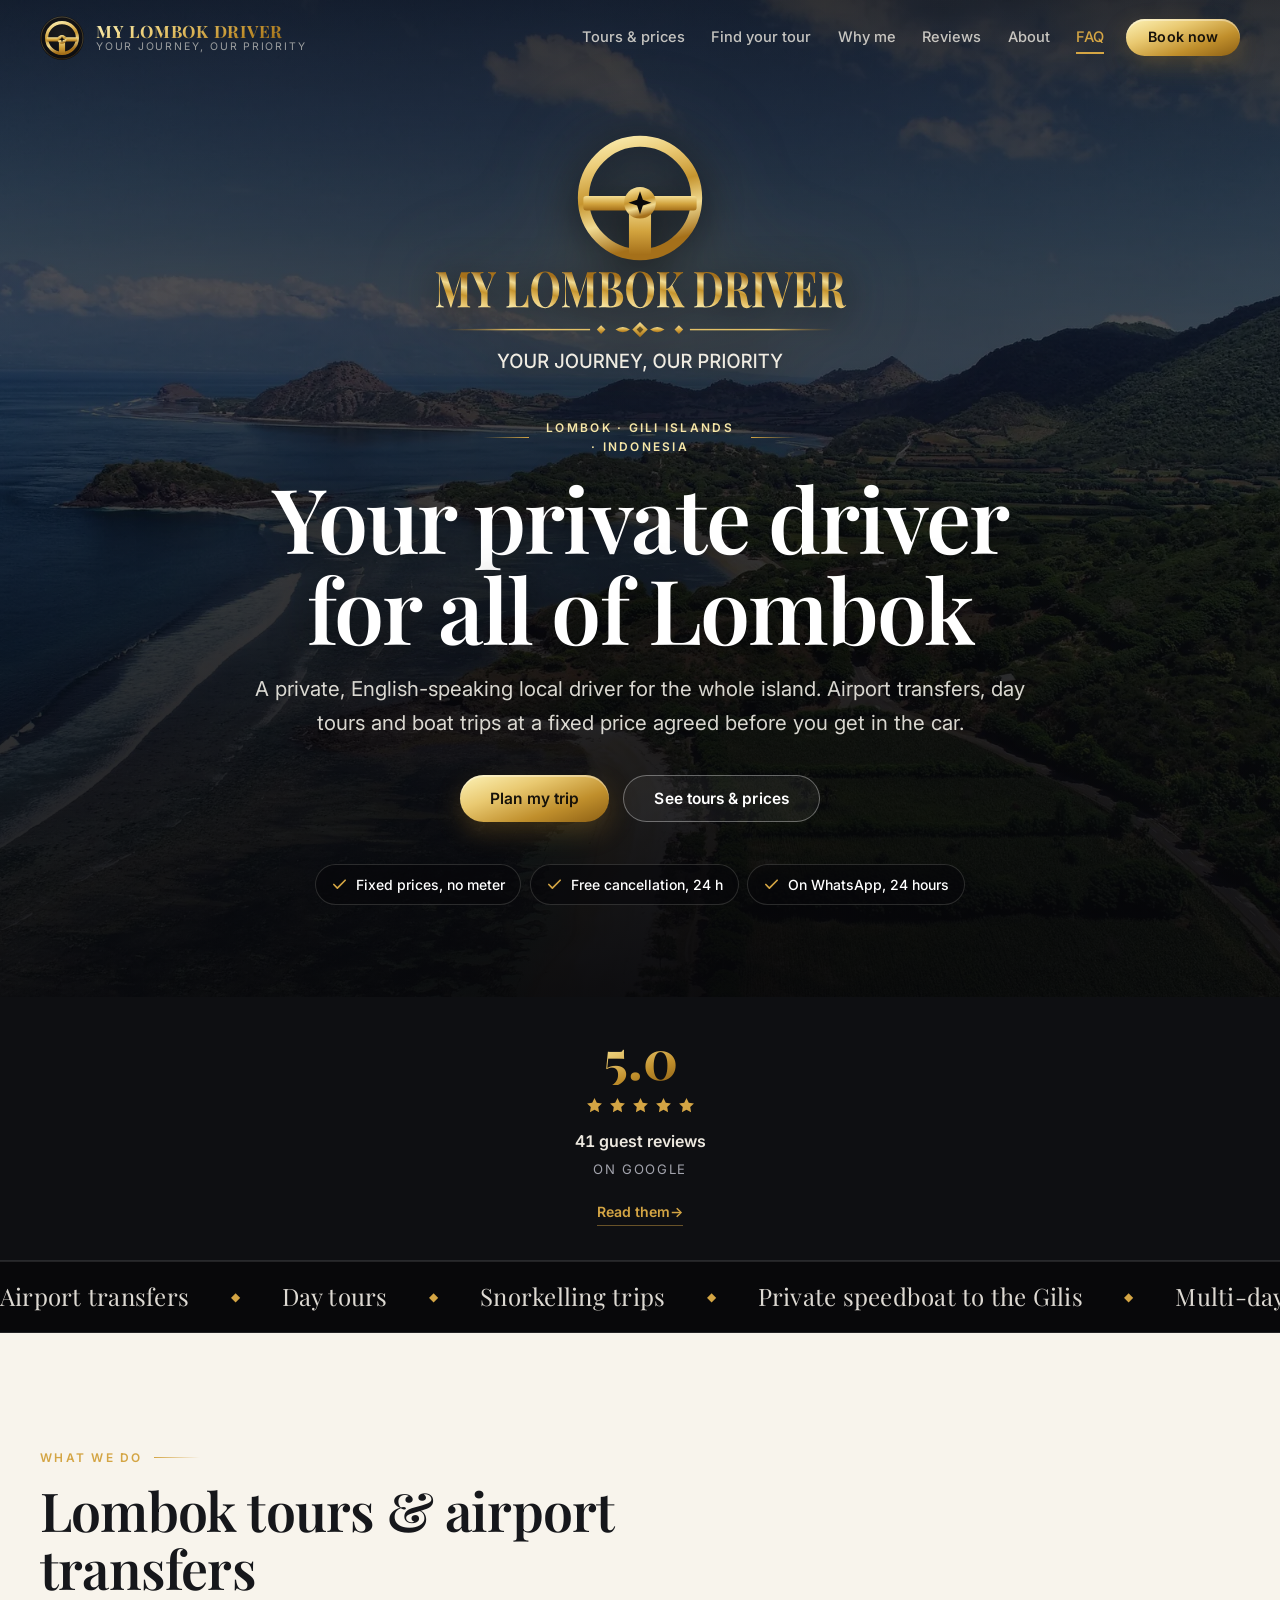
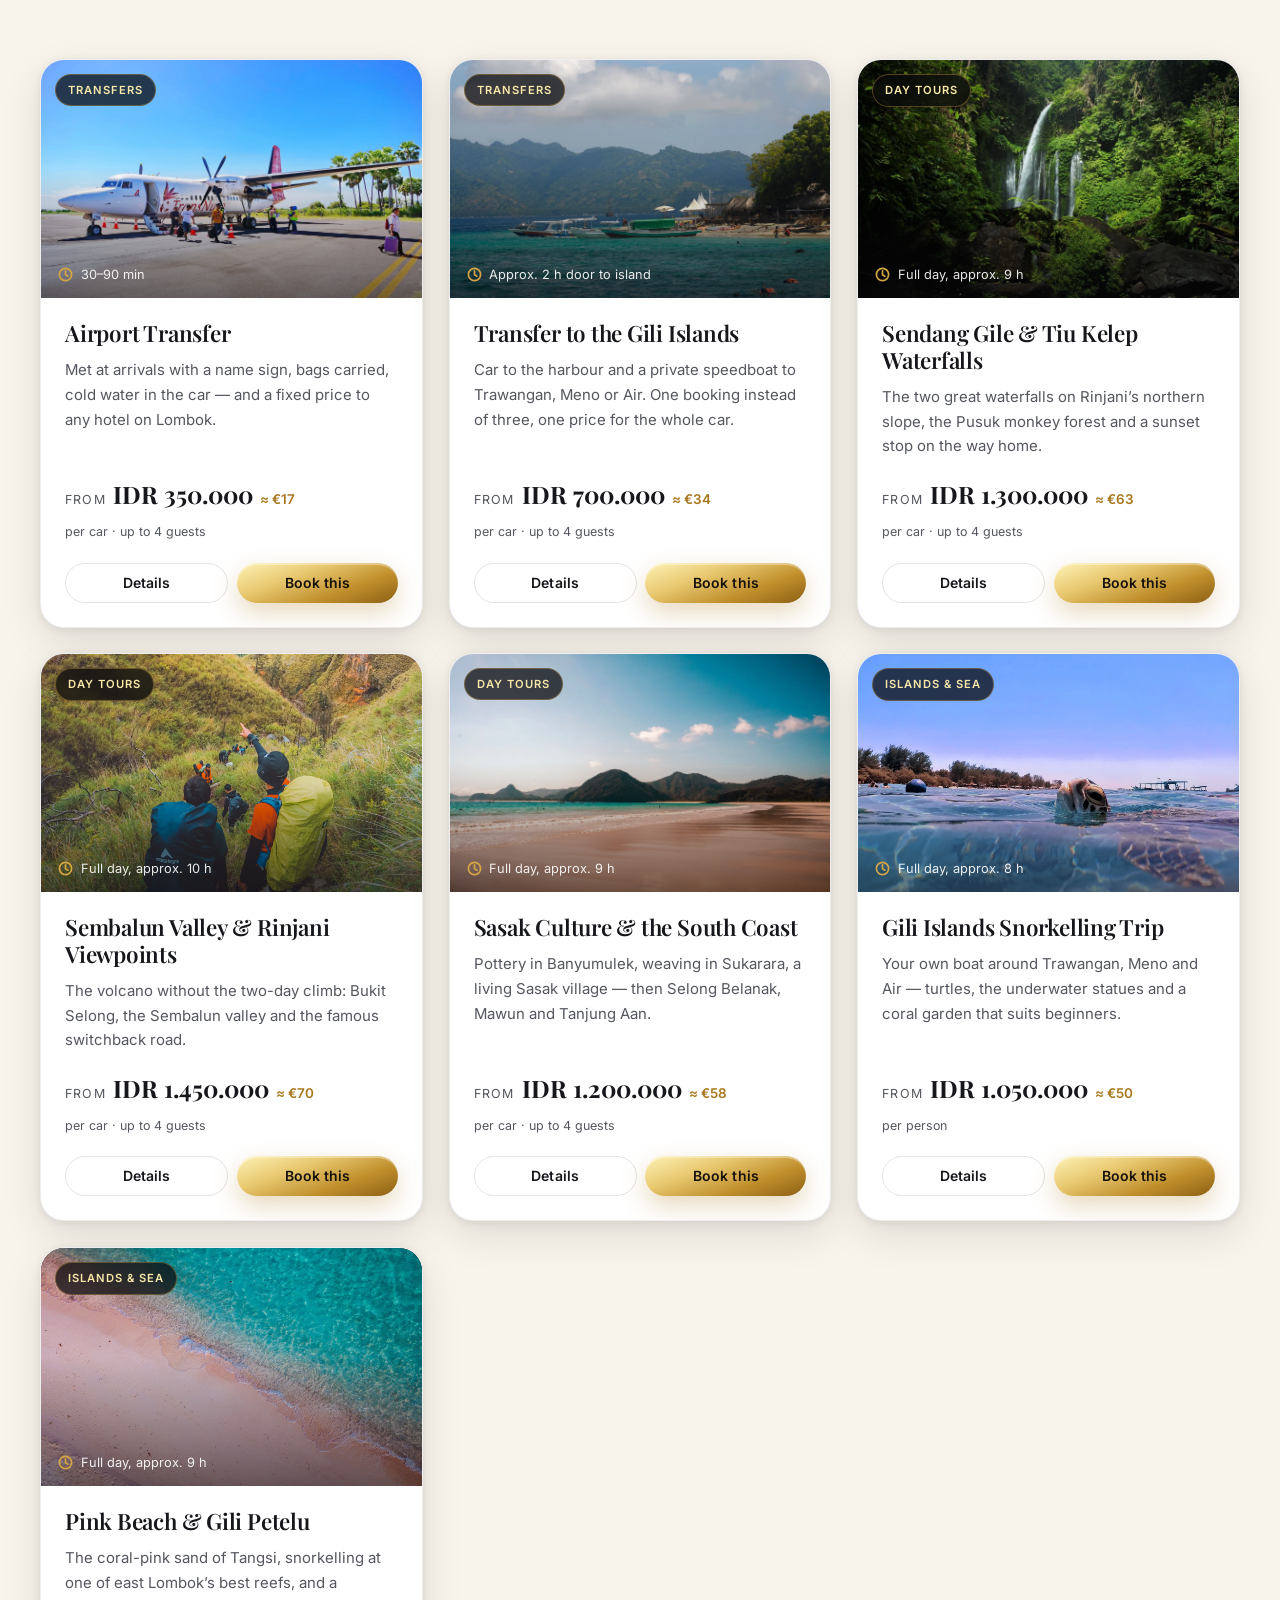
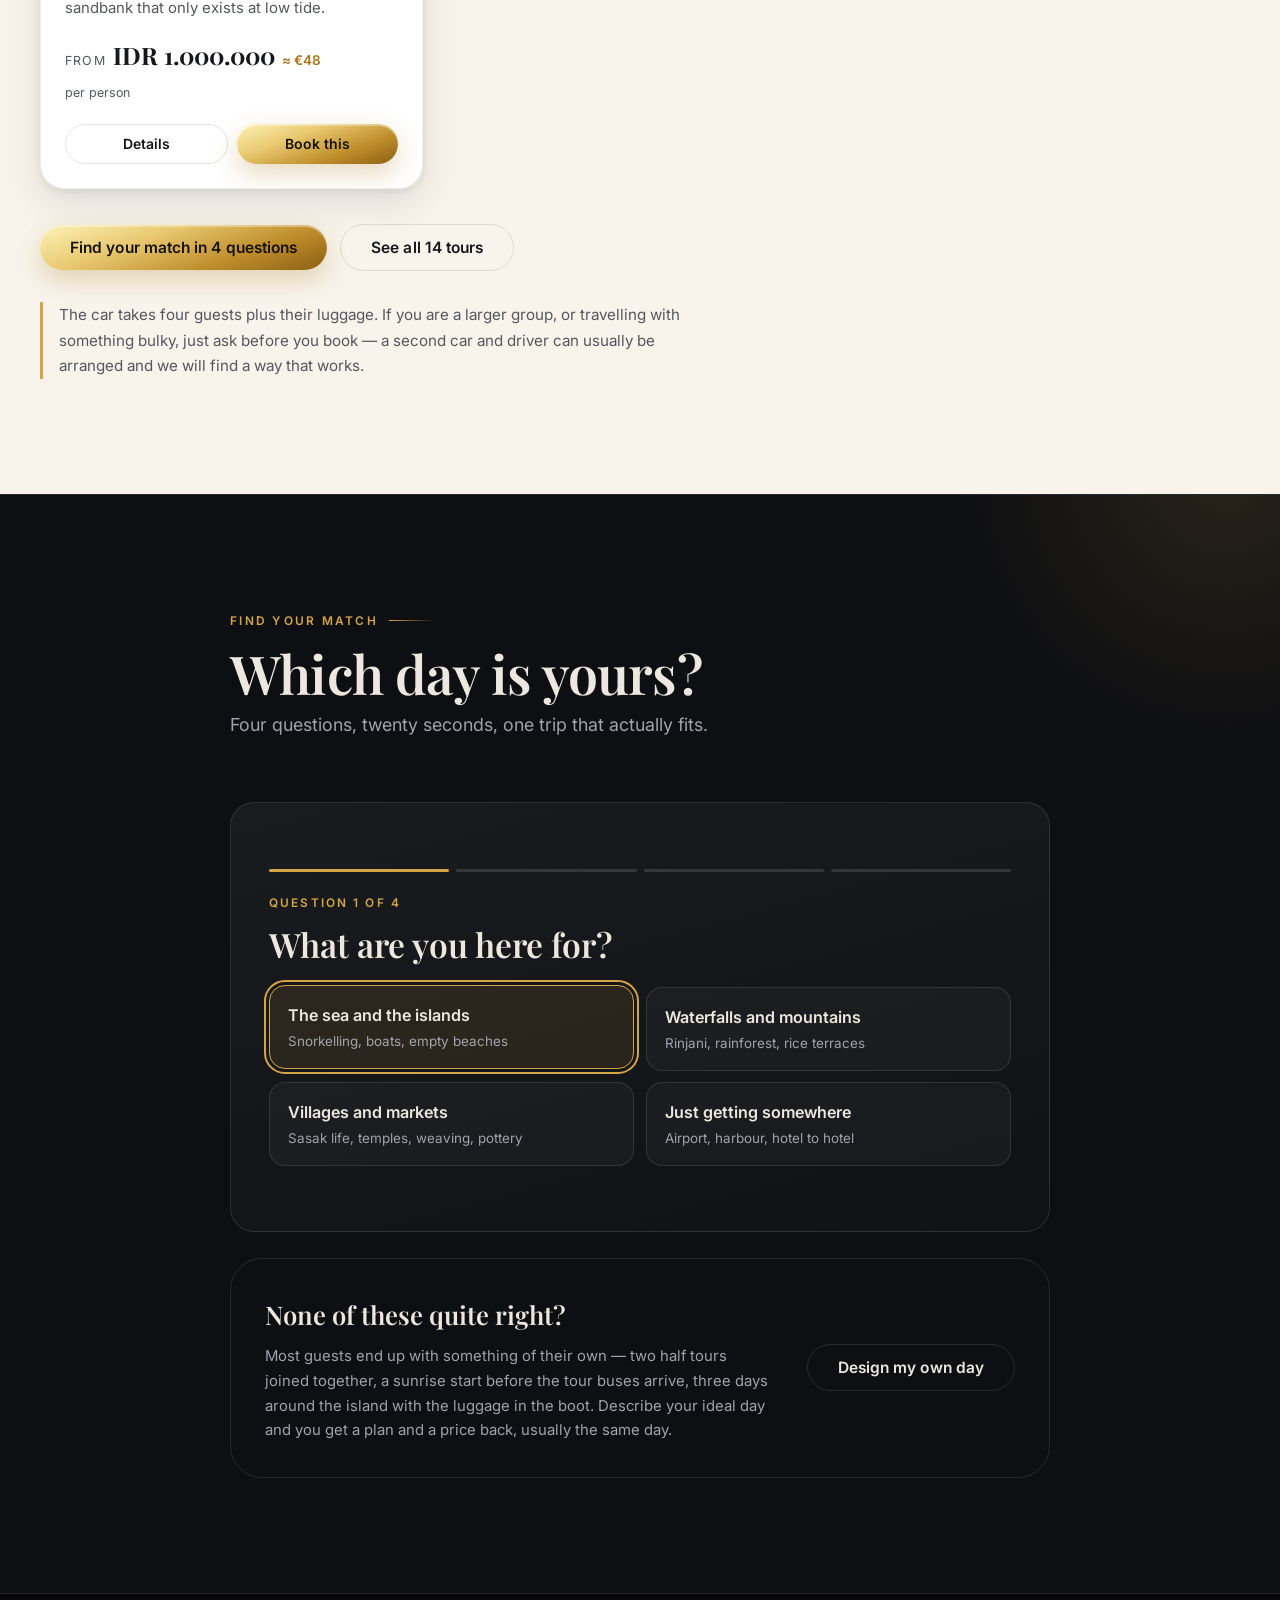
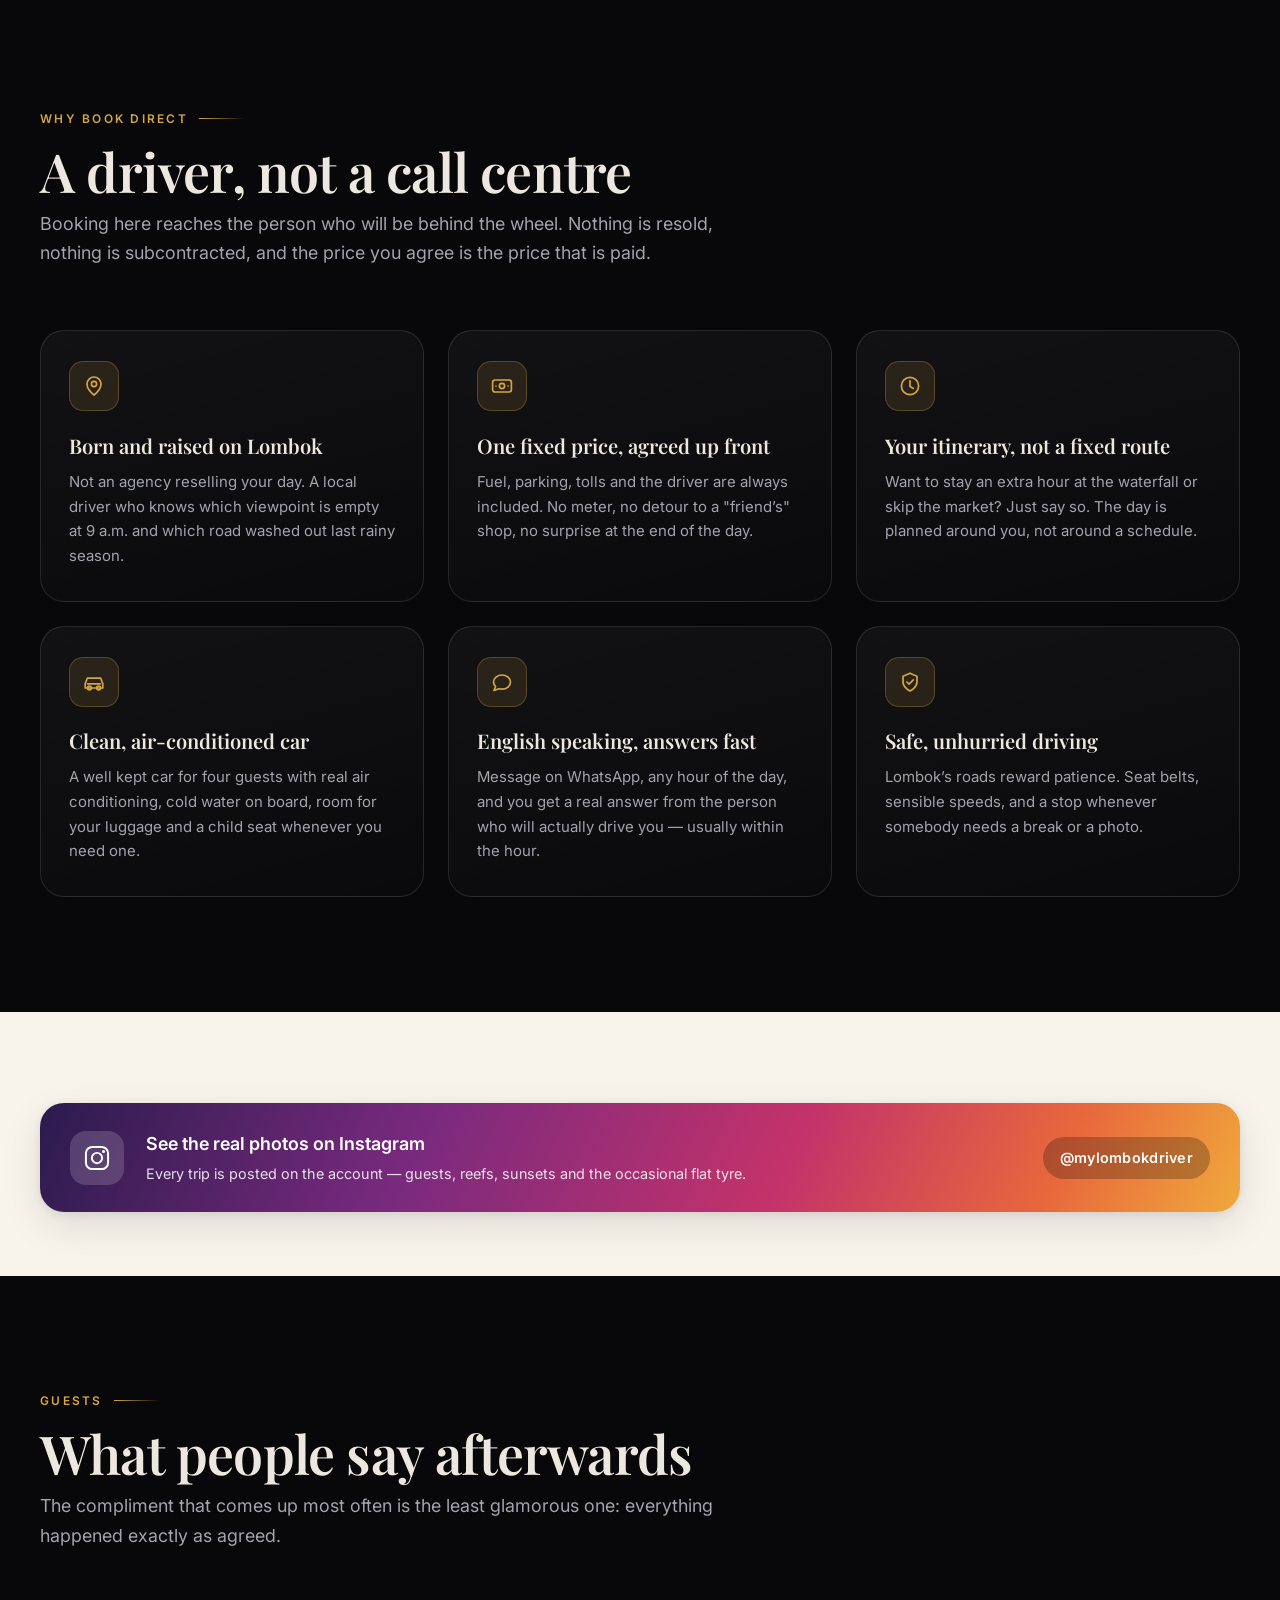
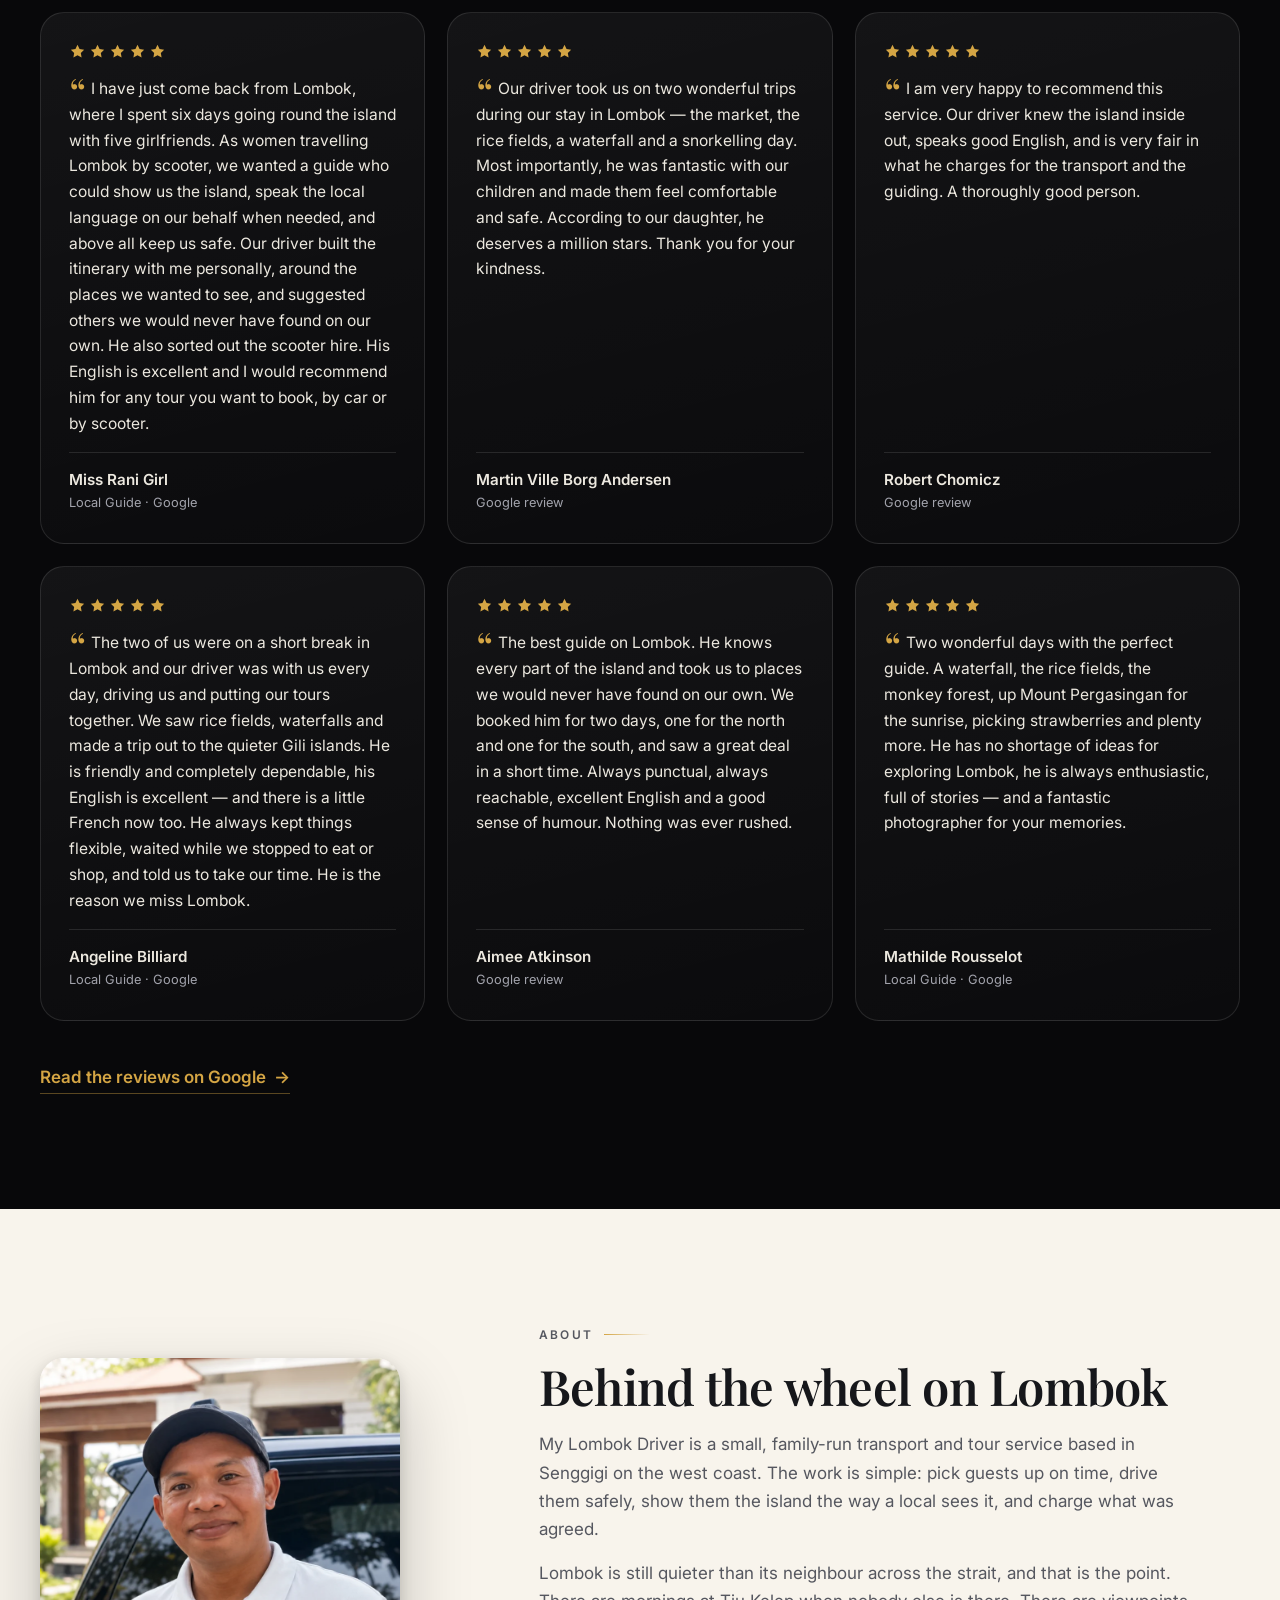
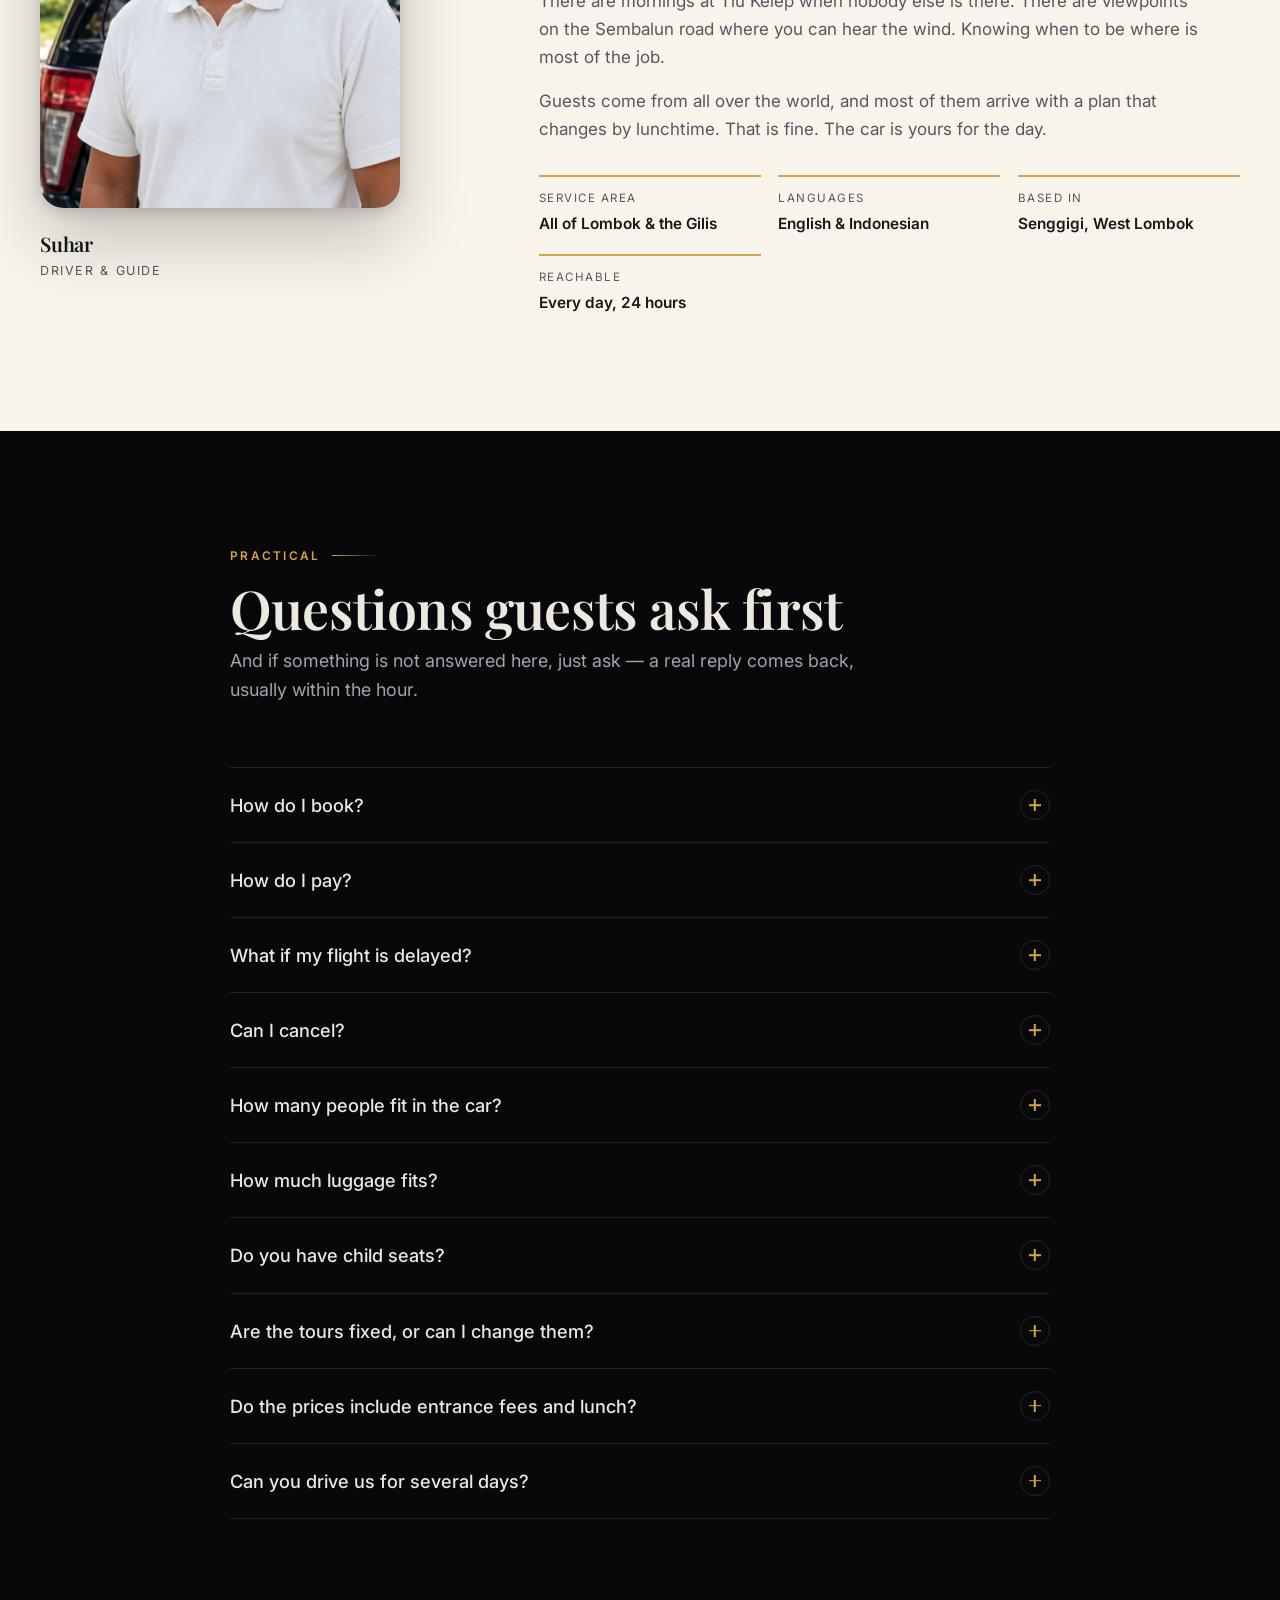
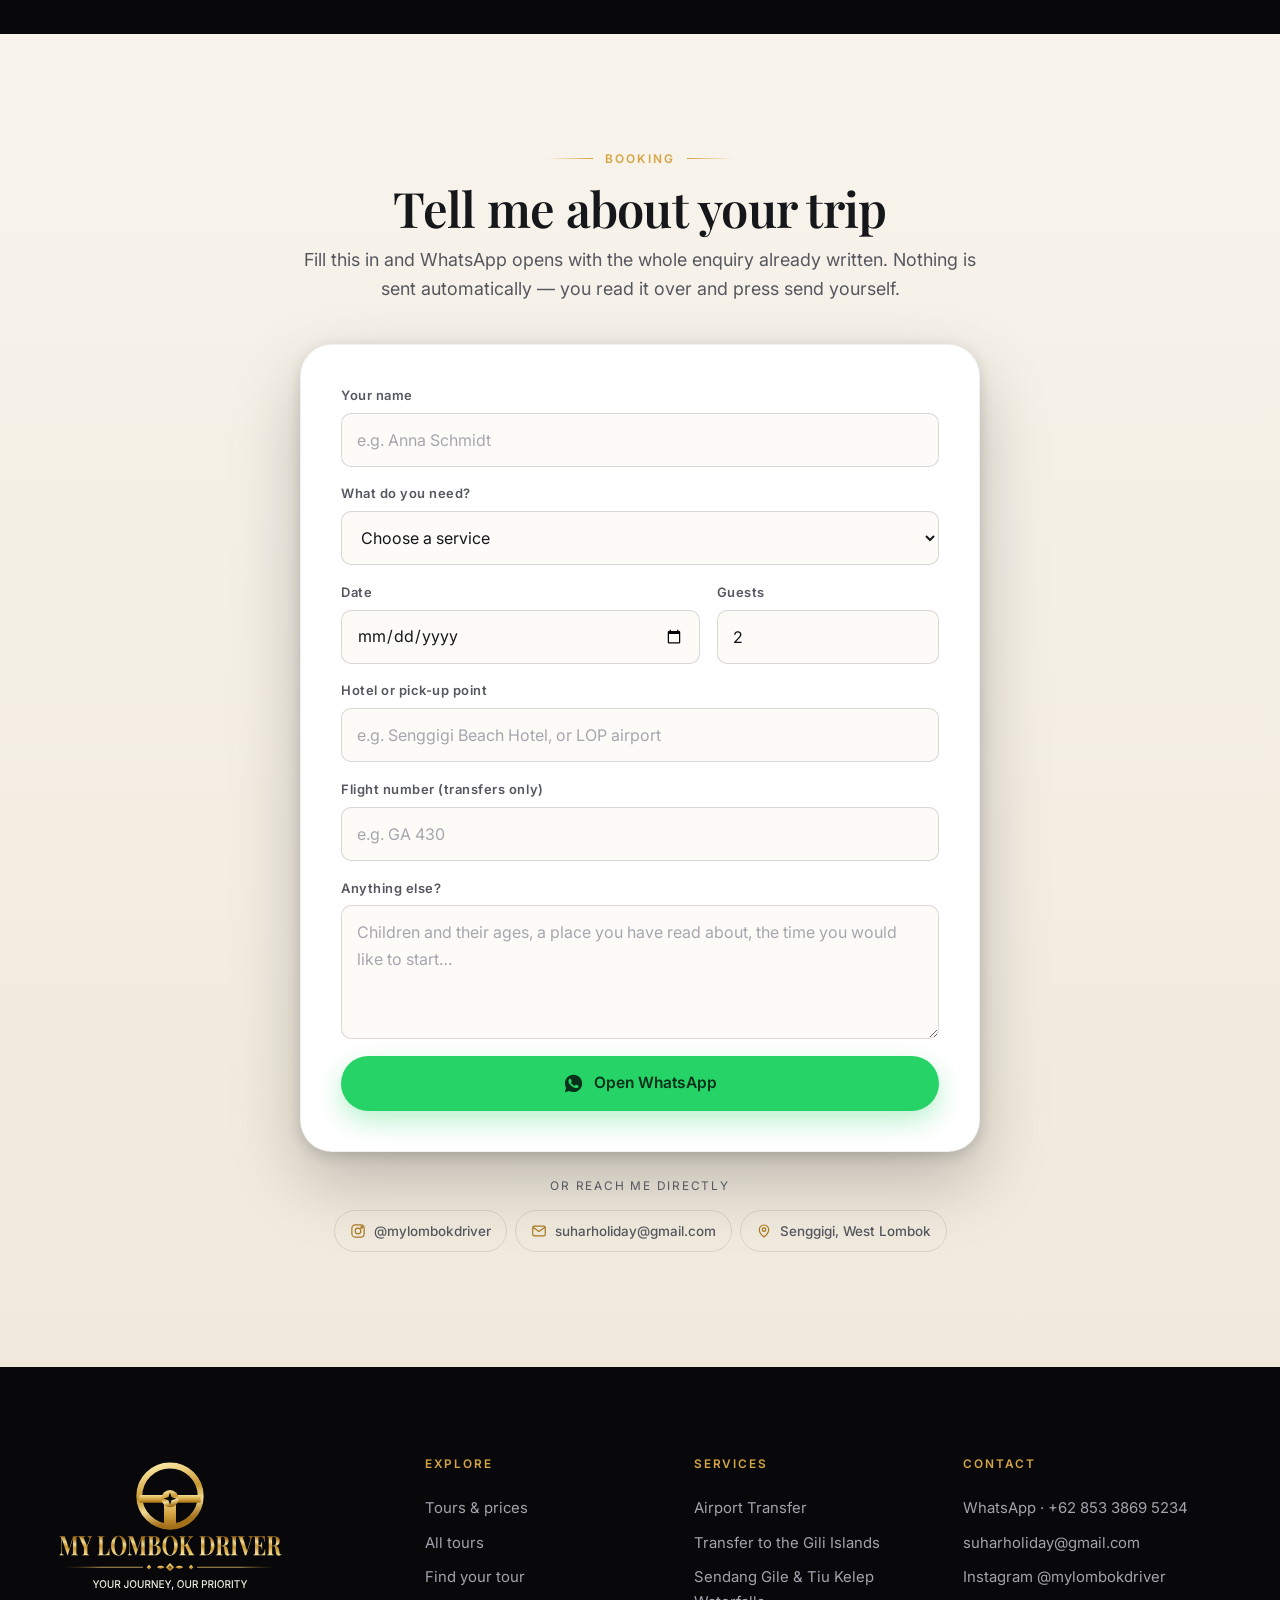
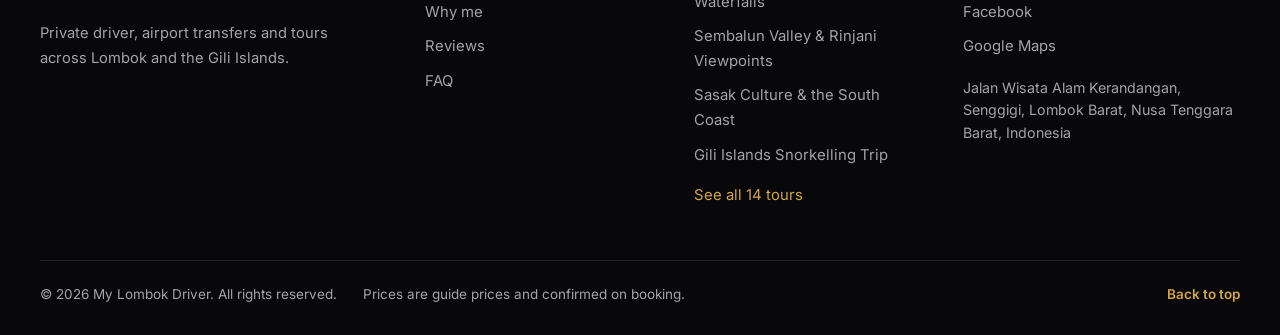
==== commit f8be1794: "Canonical und og:url statisch, lastmod in die Sitemap Vor der Neueinreichung in der Search Console d" ====
--- a/index.html
+++ b/index.html
@@ -9,9 +9,16 @@
 <meta name="author" content="My Lombok Driver">
 <!-- Google Search Console — must stay in place or the property loses its verification. -->
 <meta name="google-site-verification" content="r995RFEp1Kif3h2Dq9Ru5ifNSIuzQ8CJ_m3xXYE5SMM">
-<link rel="canonical" href="" id="canonical-link">
+<!-- Canonical und og:url stehen ausgeschrieben da, damit ein Crawler sie sieht,
+     bevor irgendein JavaScript gelaufen ist. js/app.js überschreibt beide aus
+     config.site.url — eine eigene Domain wird also weiterhin nur an einer
+     Stelle gepflegt. Vorher stand hier href="", was auf die gerade aufgerufene
+     Adresse zeigt: bei index.html?service=… also auf eine Adresse mit
+     Query-String, die es als eigene Seite nicht geben soll. -->
+<link rel="canonical" href="https://lassetoenjann.github.io/mylombokdriver/" id="canonical-link">
 
 <meta property="og:type" content="website">
+<meta property="og:url" content="https://lassetoenjann.github.io/mylombokdriver/">
 <meta property="og:site_name" content="My Lombok Driver">
 <meta property="og:title" data-i18n-attr="content:meta.title" content="Private Driver in Lombok — Airport Transfers &amp; Day Tours | My Lombok Driver">
 <meta property="og:description" data-i18n-attr="content:meta.description" content="English-speaking private driver on Lombok: airport transfers from LOP, day tours, Gili snorkelling and fast boats. Fixed prices, book on WhatsApp.">
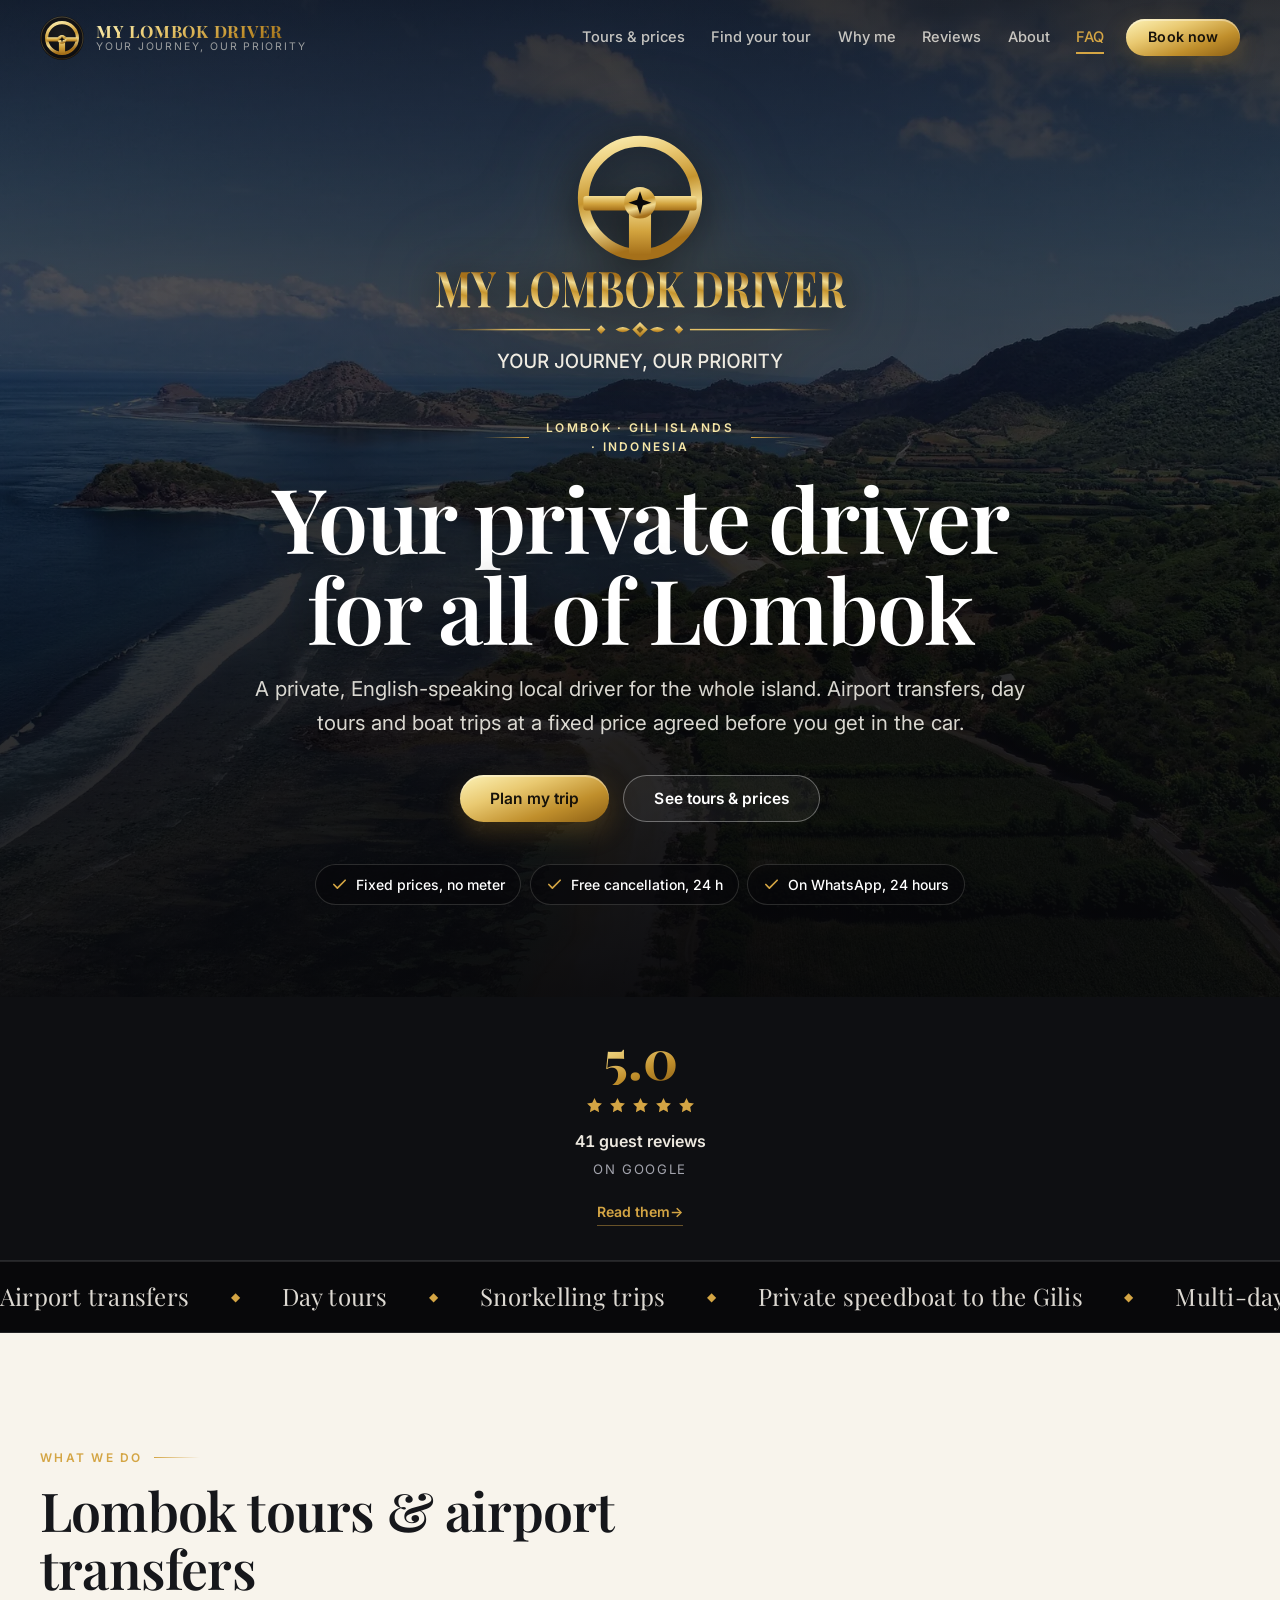
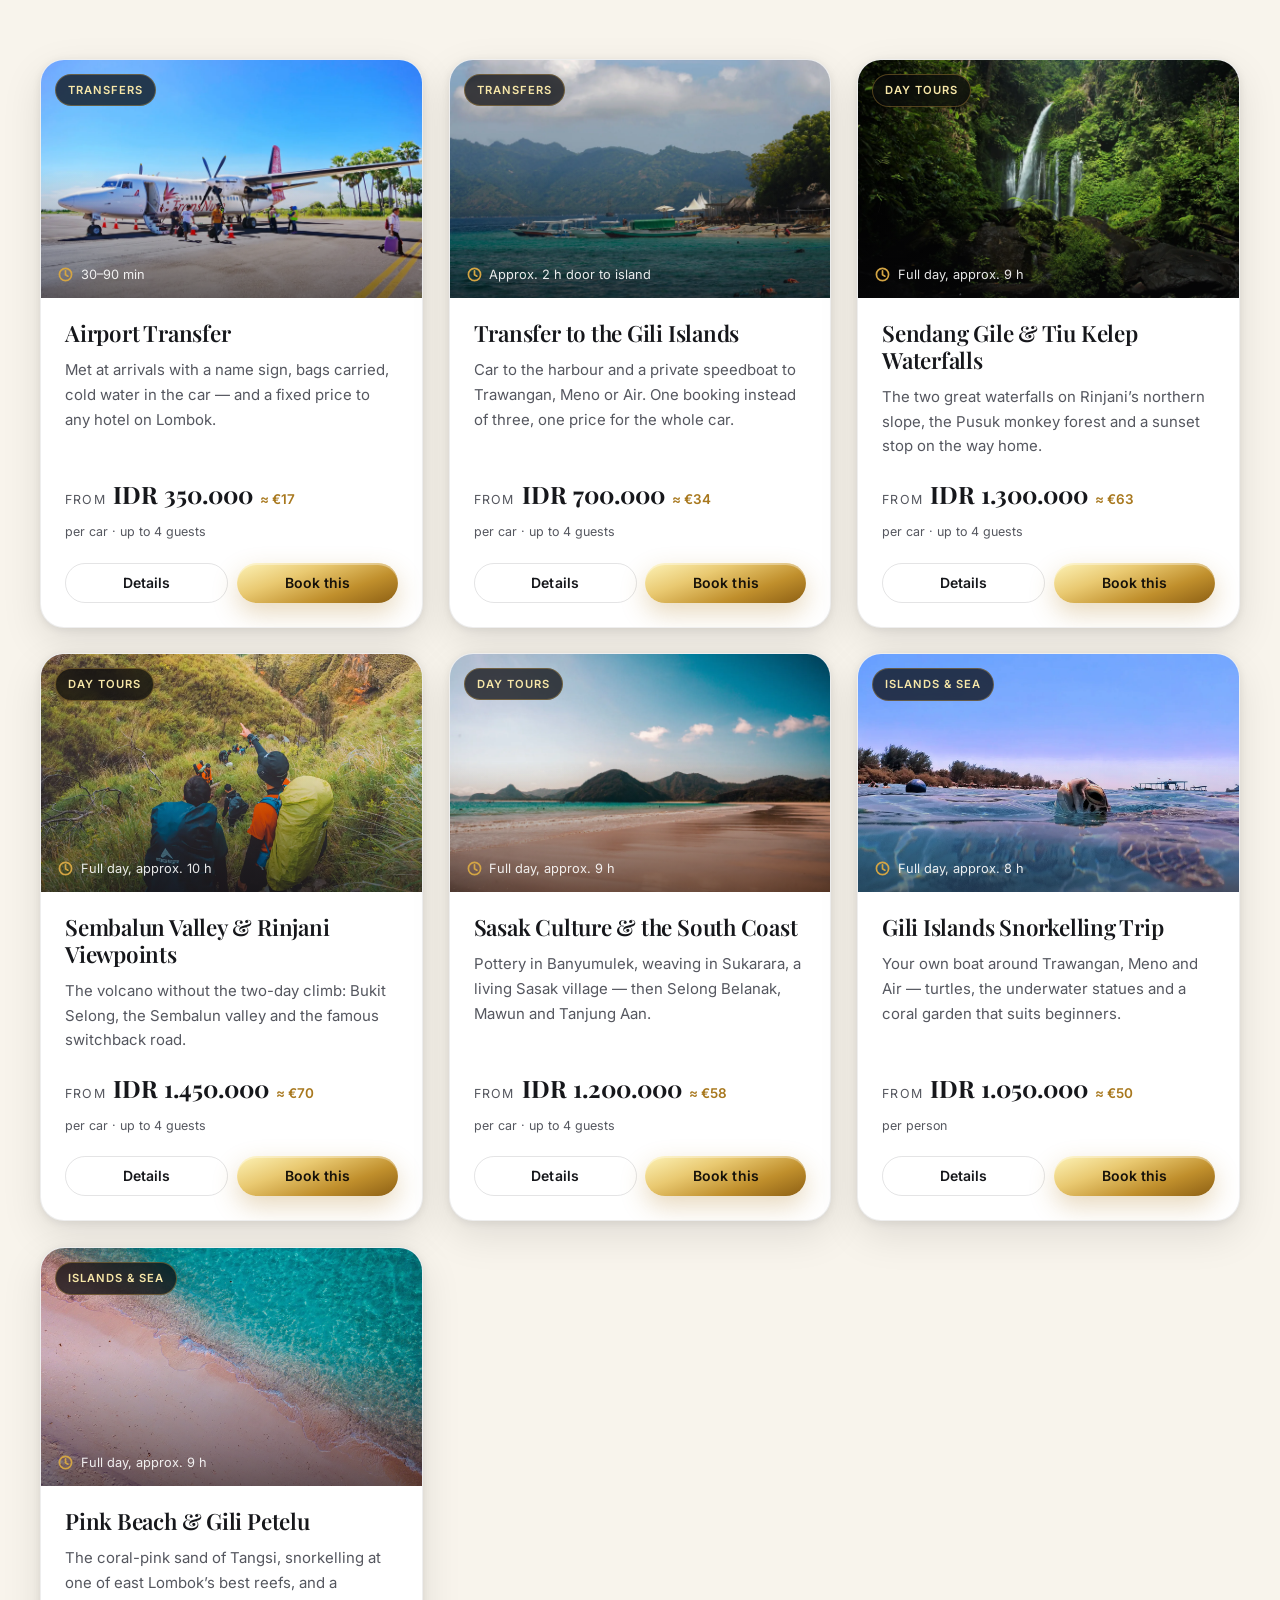
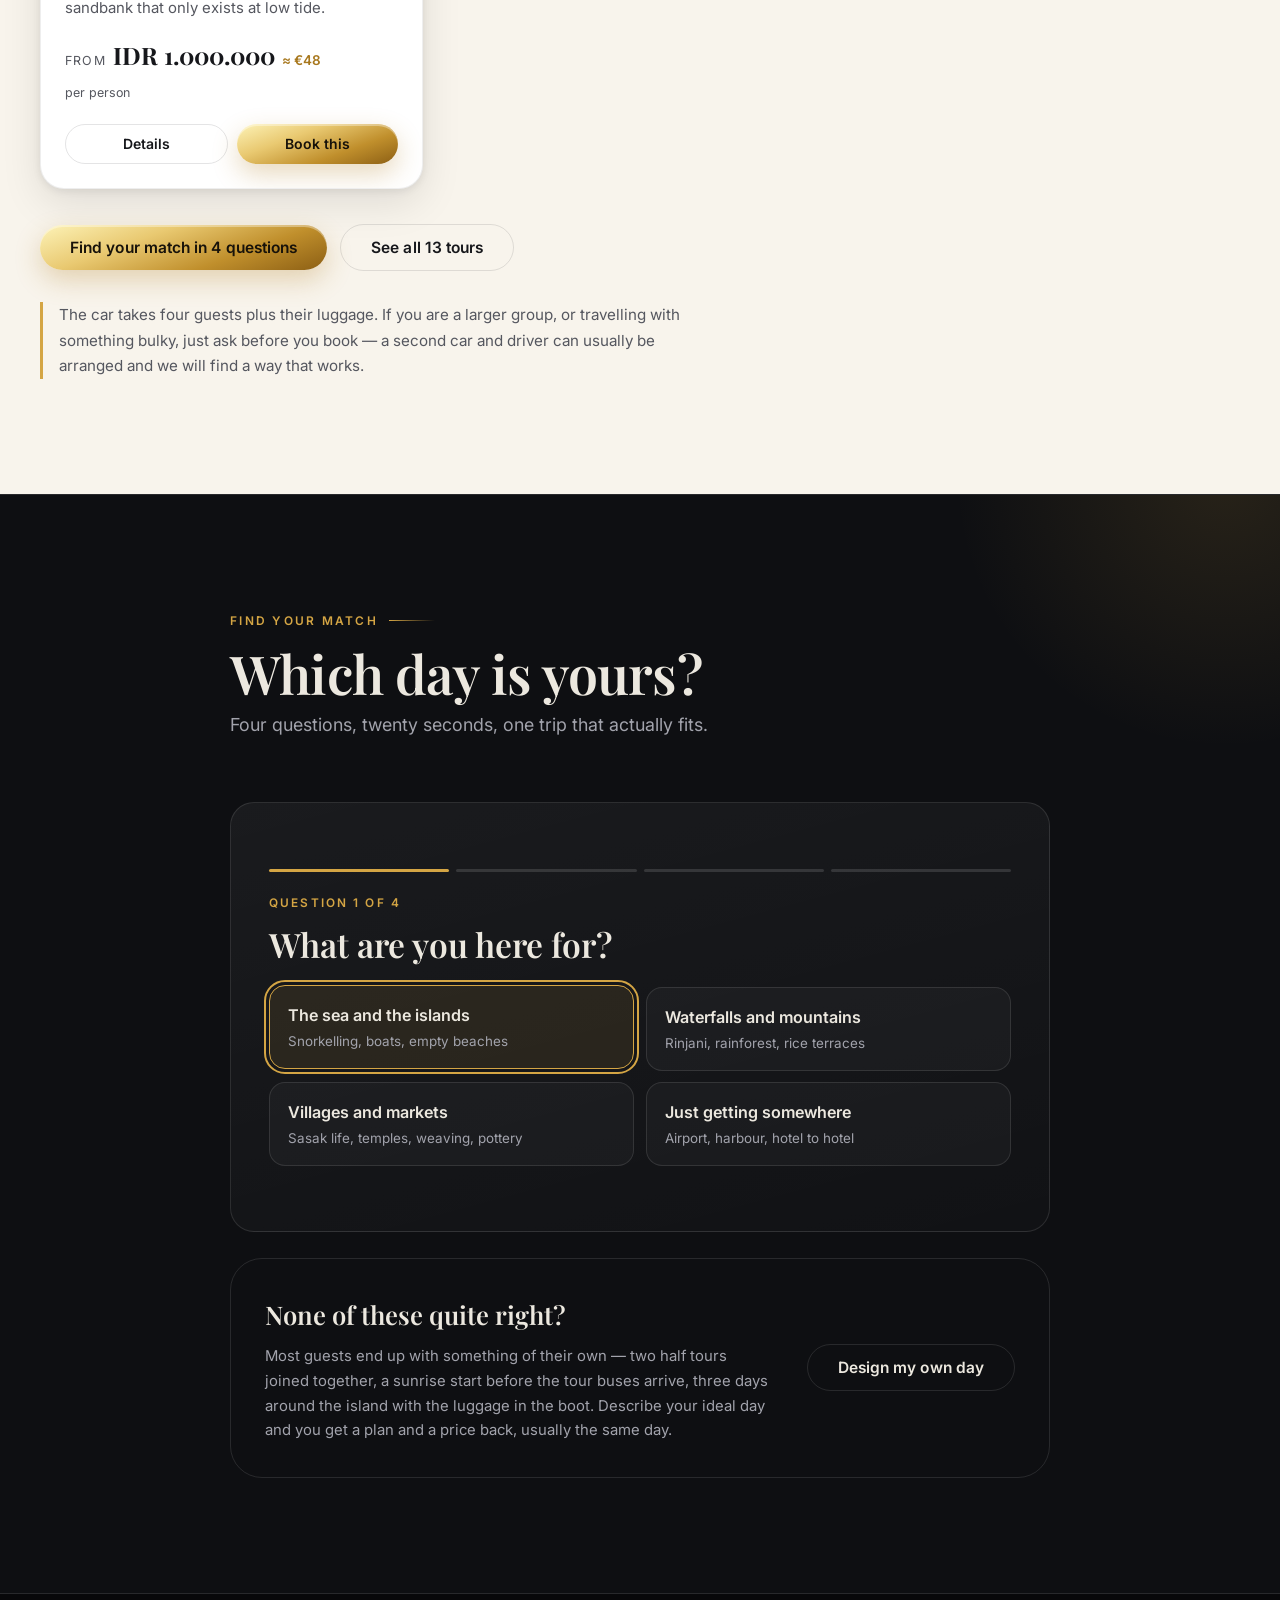
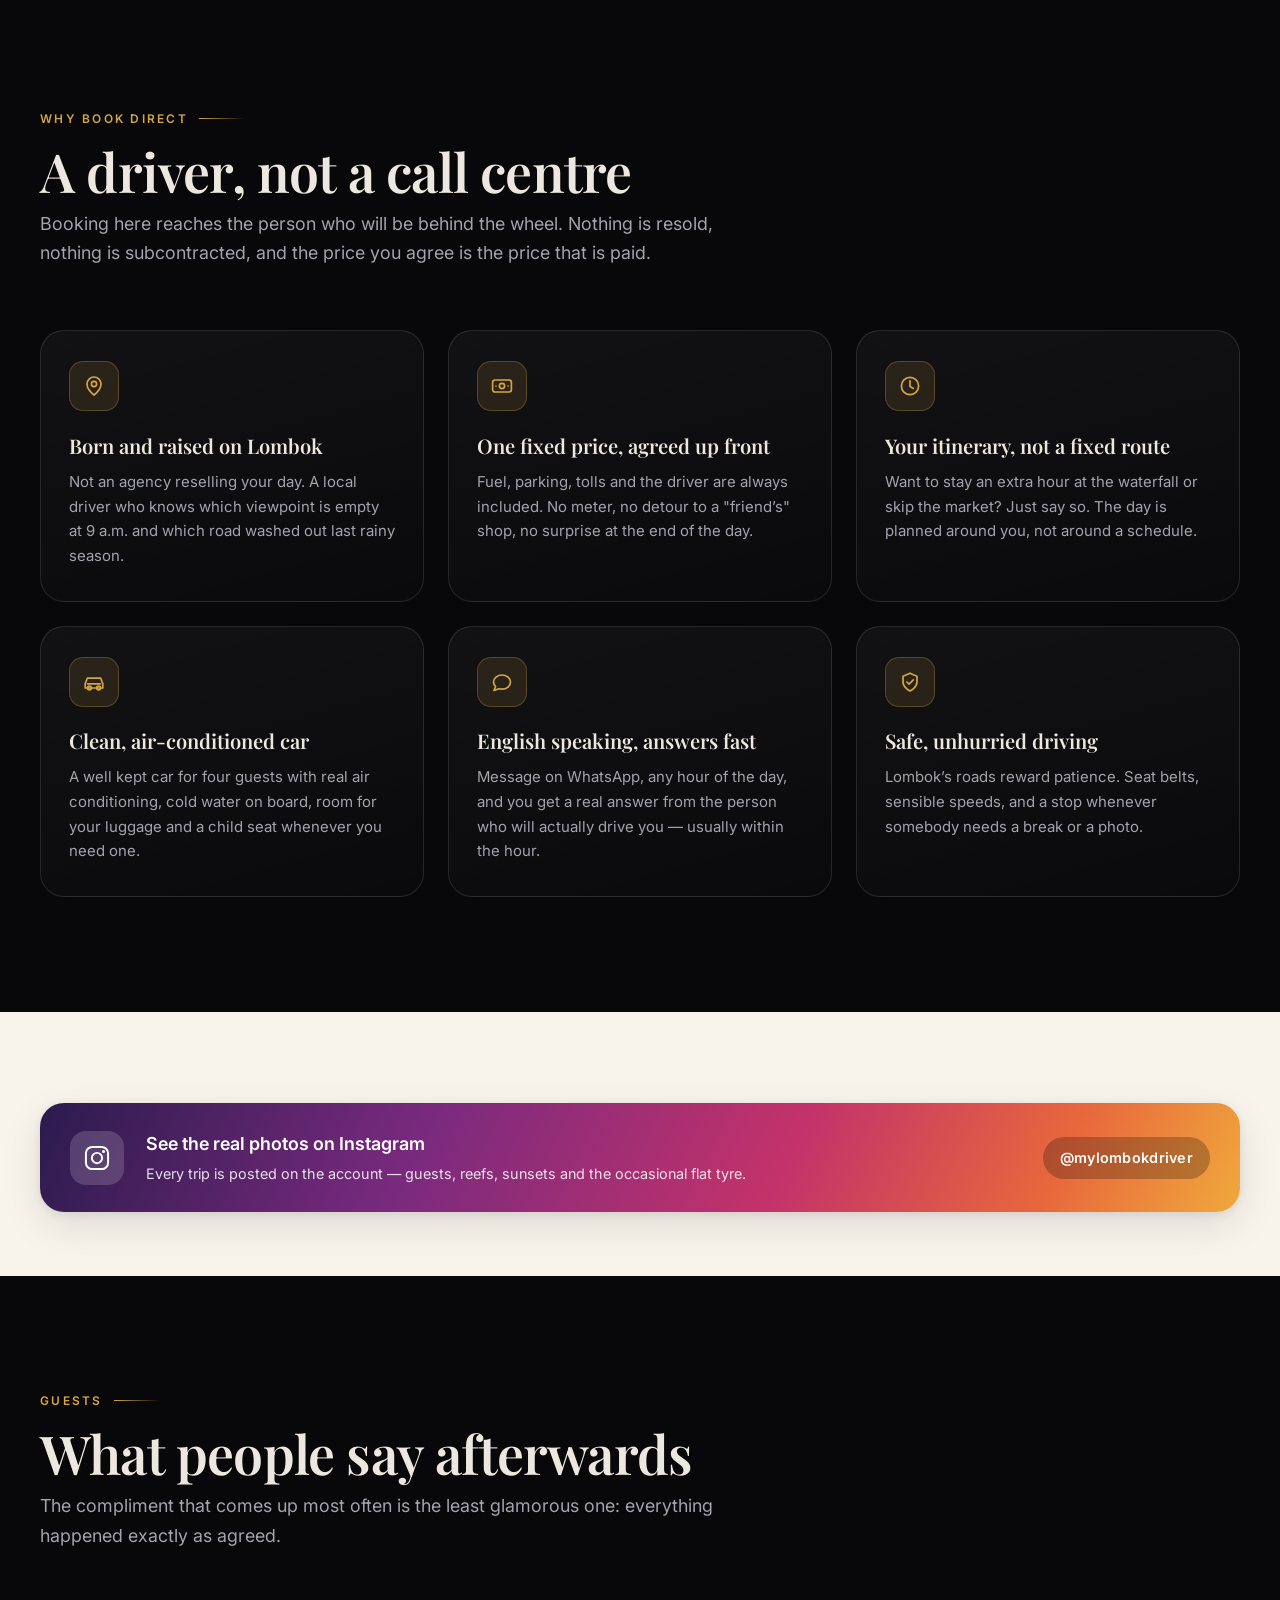
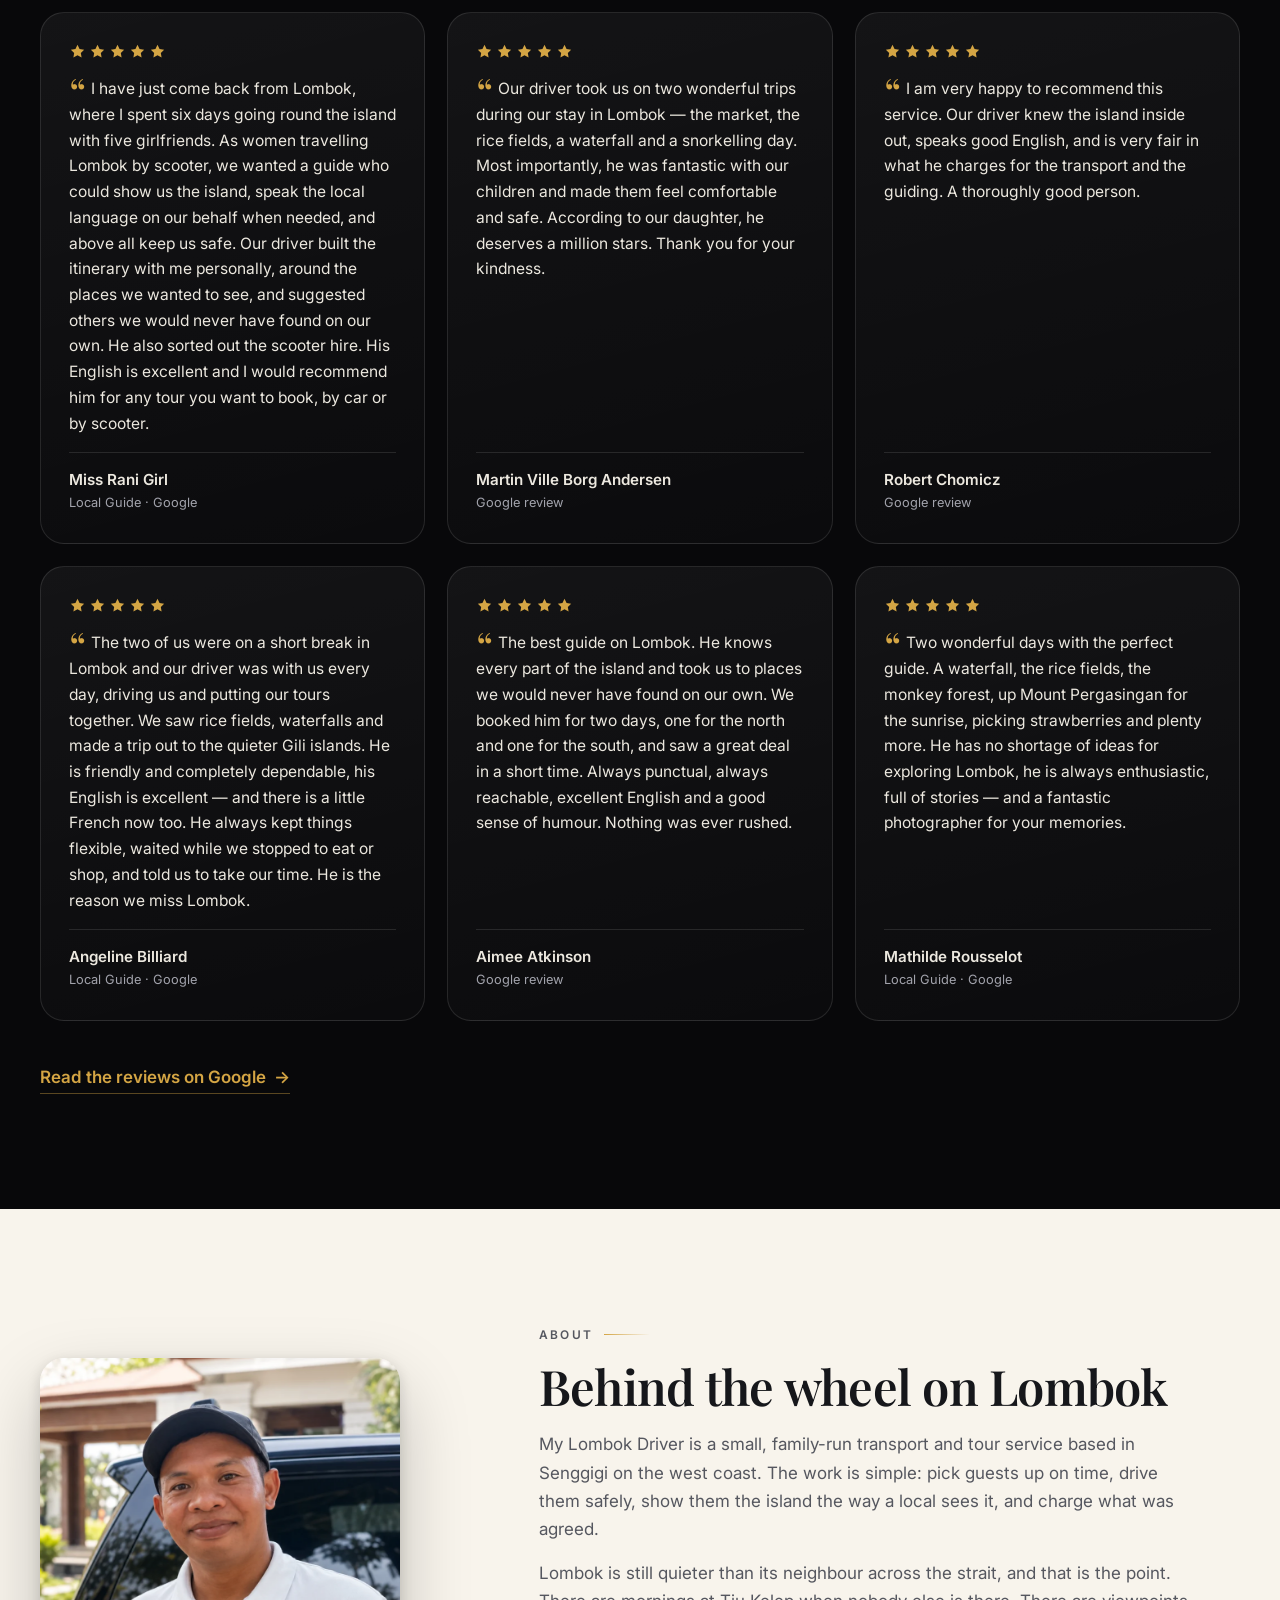
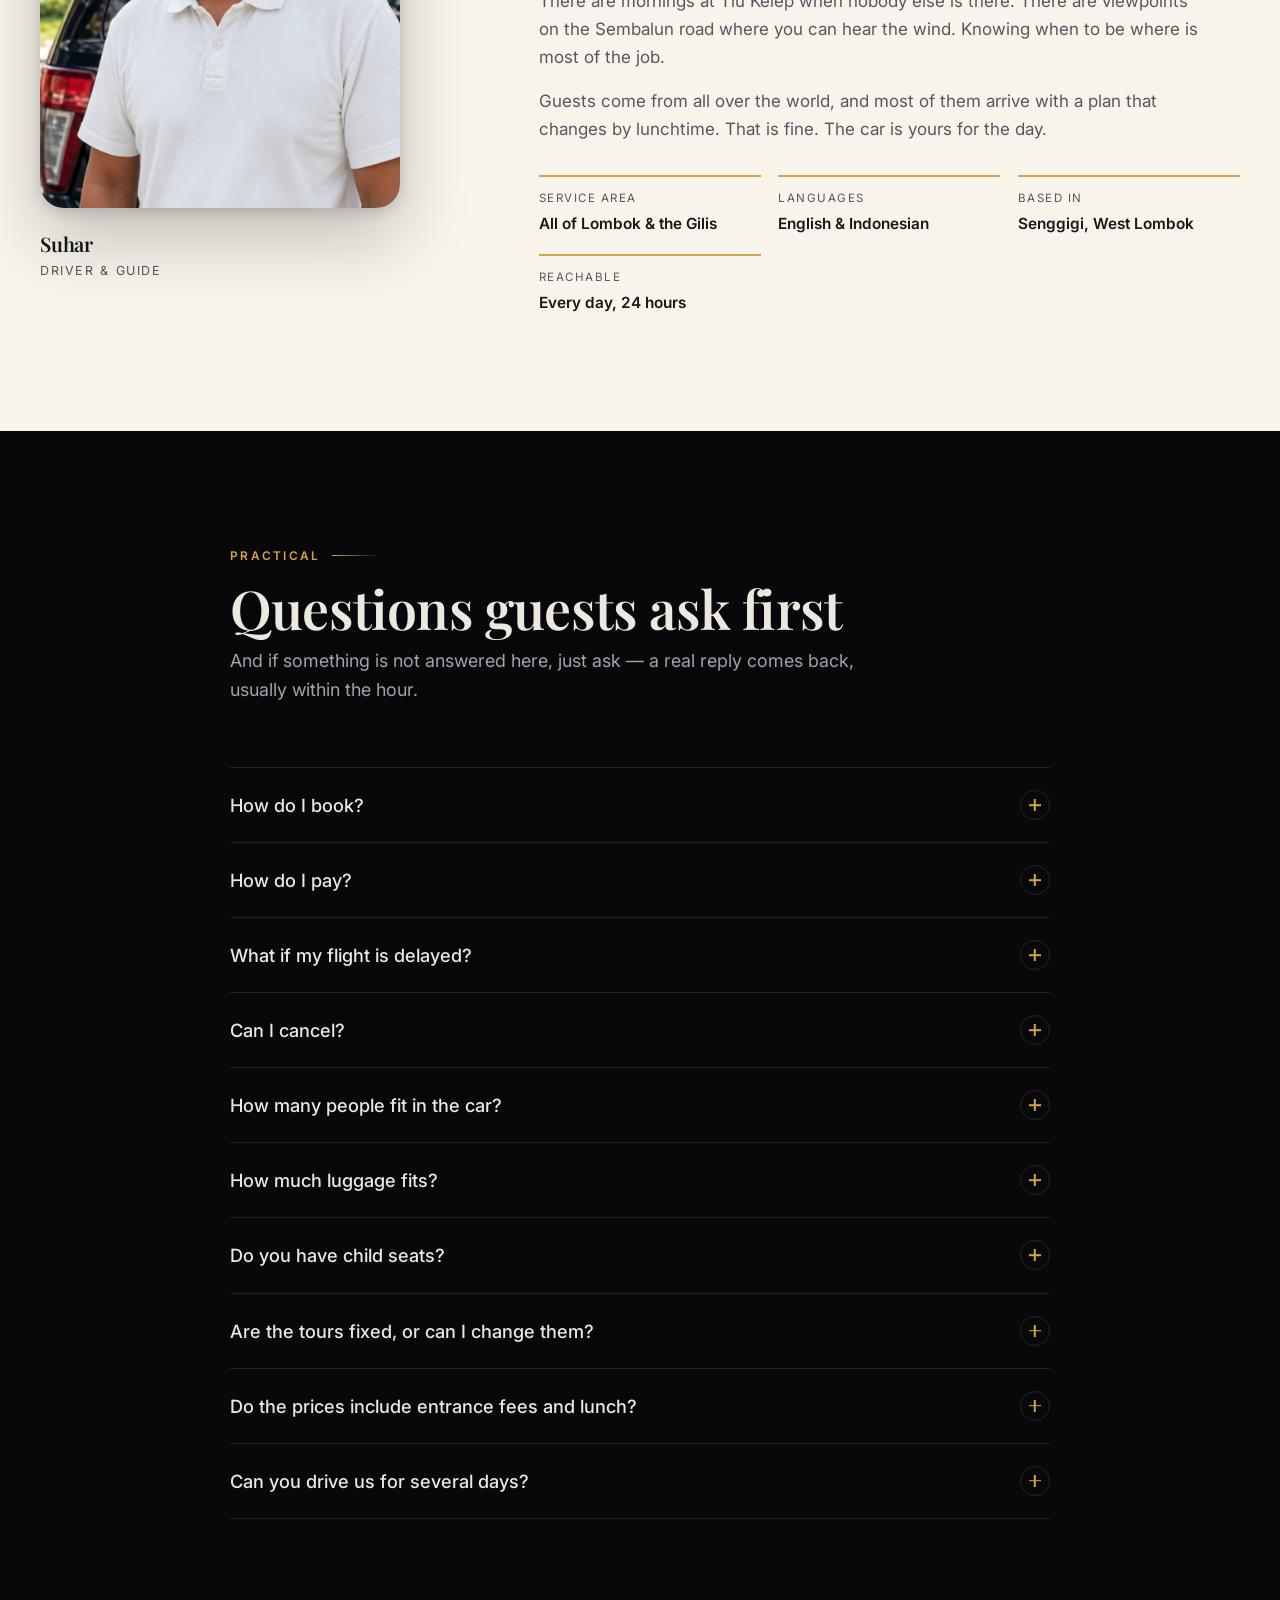
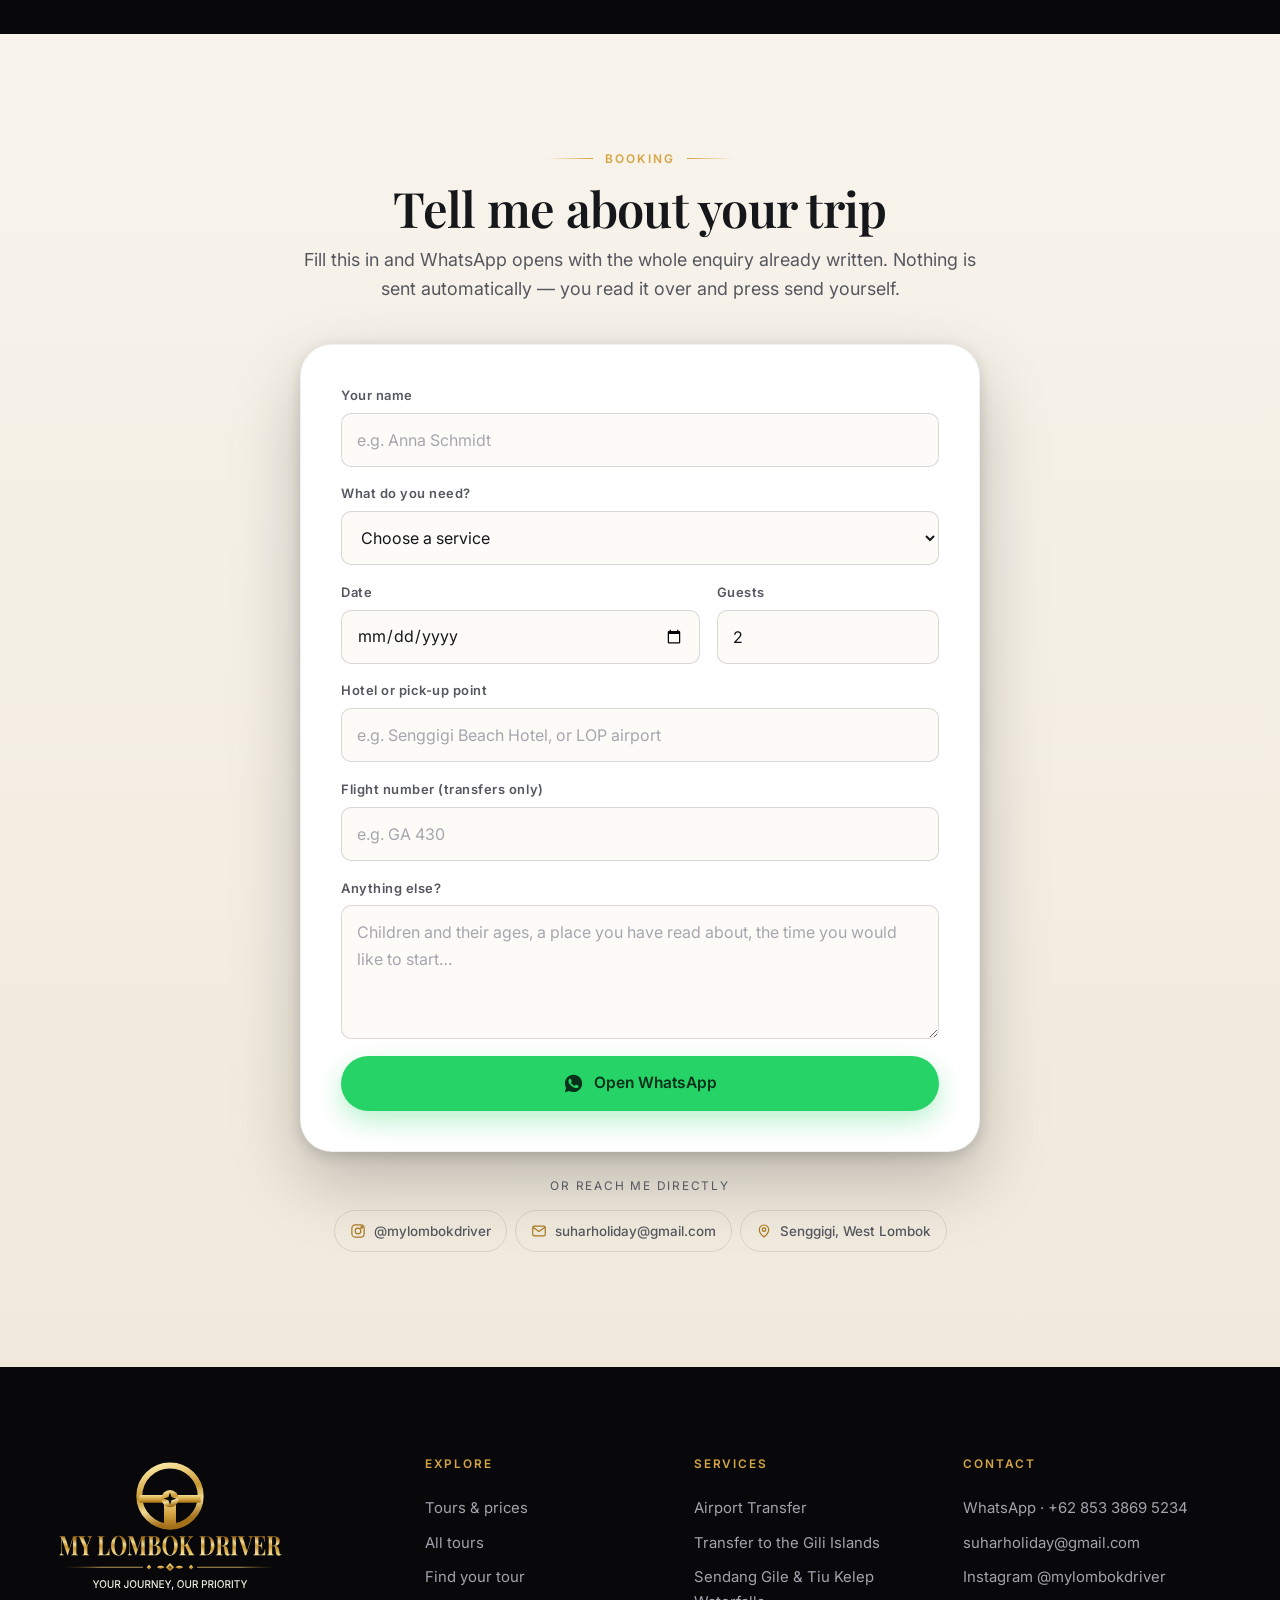
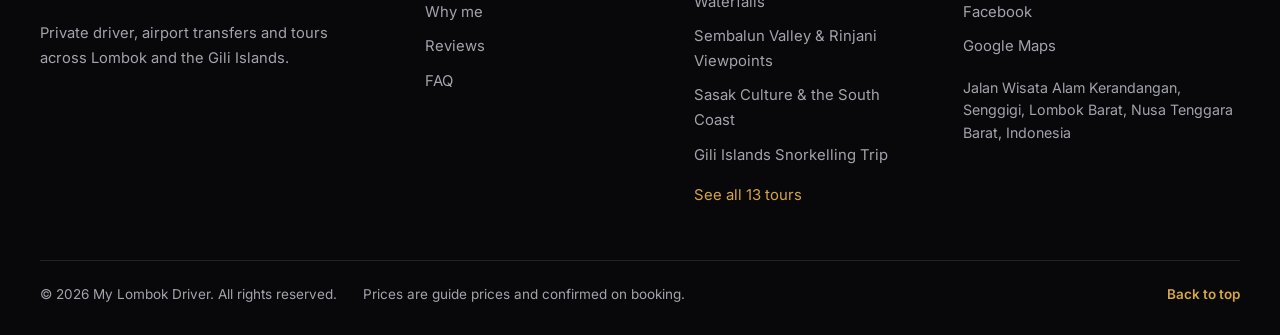
==== commit f3cd61f2: ""Lombok in Three Days" entfernt Die Tour ist raus, und mit ihr alles, was nur wegen ihr existierte: " ====
--- a/index.html
+++ b/index.html
@@ -113,7 +113,7 @@
       <h2 data-i18n="tours.title">Lombok tours &amp; airport transfers</h2>
     </header>
 
-    <!-- Only the seven marked `featured: true` in content.js. Fourteen cards
+    <!-- Only the seven marked `featured: true` in content.js. All thirteen
          turned this section into a catalogue and pushed everything below it
          out of reach on a phone; the full list lives on tours.html. -->
     <div class="tour-grid" id="tourGrid"></div>
@@ -123,7 +123,7 @@
          know what they want — a longer list is the worse answer of the two. -->
     <div class="tours-more">
       <a class="btn btn-gold" href="#match" data-i18n="tours.matchCta">Find your match in 4 questions</a>
-      <a class="btn btn-line" id="toursAllCta" href="tours.html">See all 14 tours</a>
+      <a class="btn btn-line" id="toursAllCta" href="tours.html">See all 13 tours</a>
     </div>
 
     <!-- One car, four seats. Said once, plainly, right under the prices that
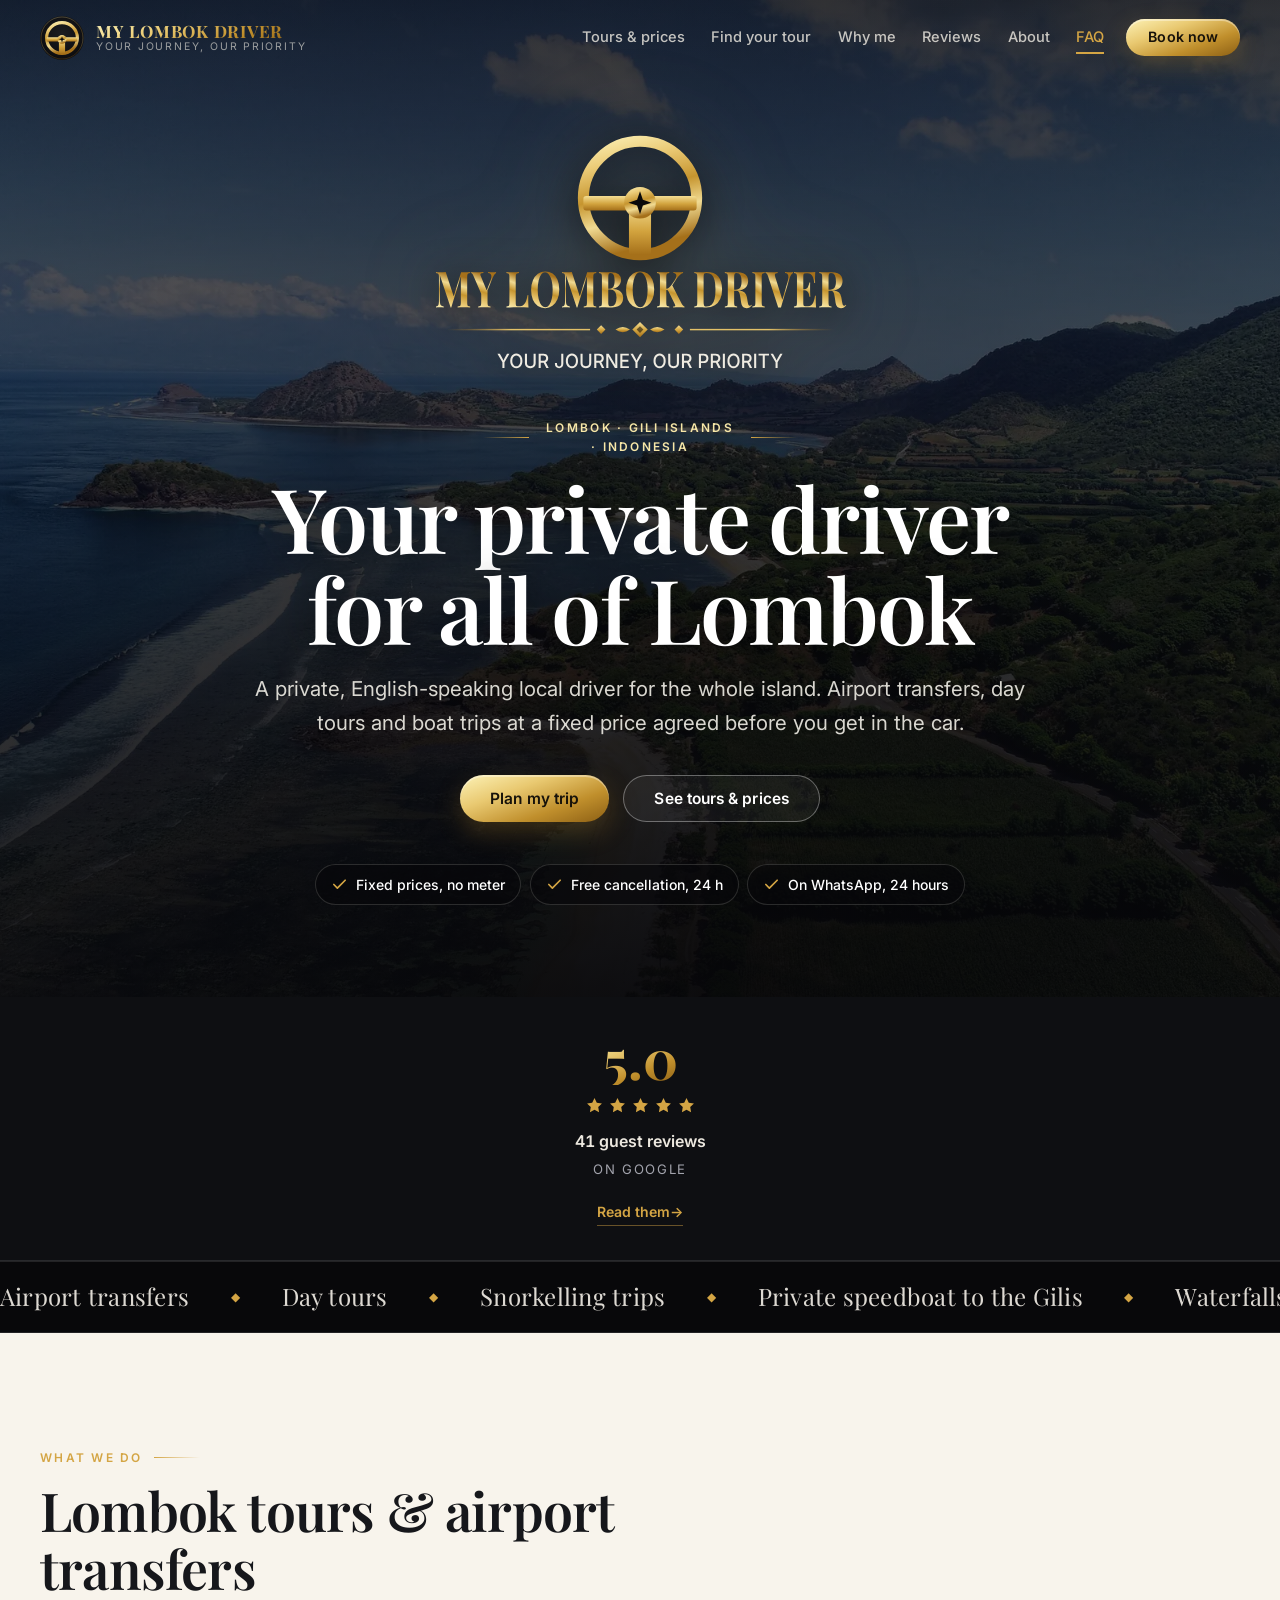
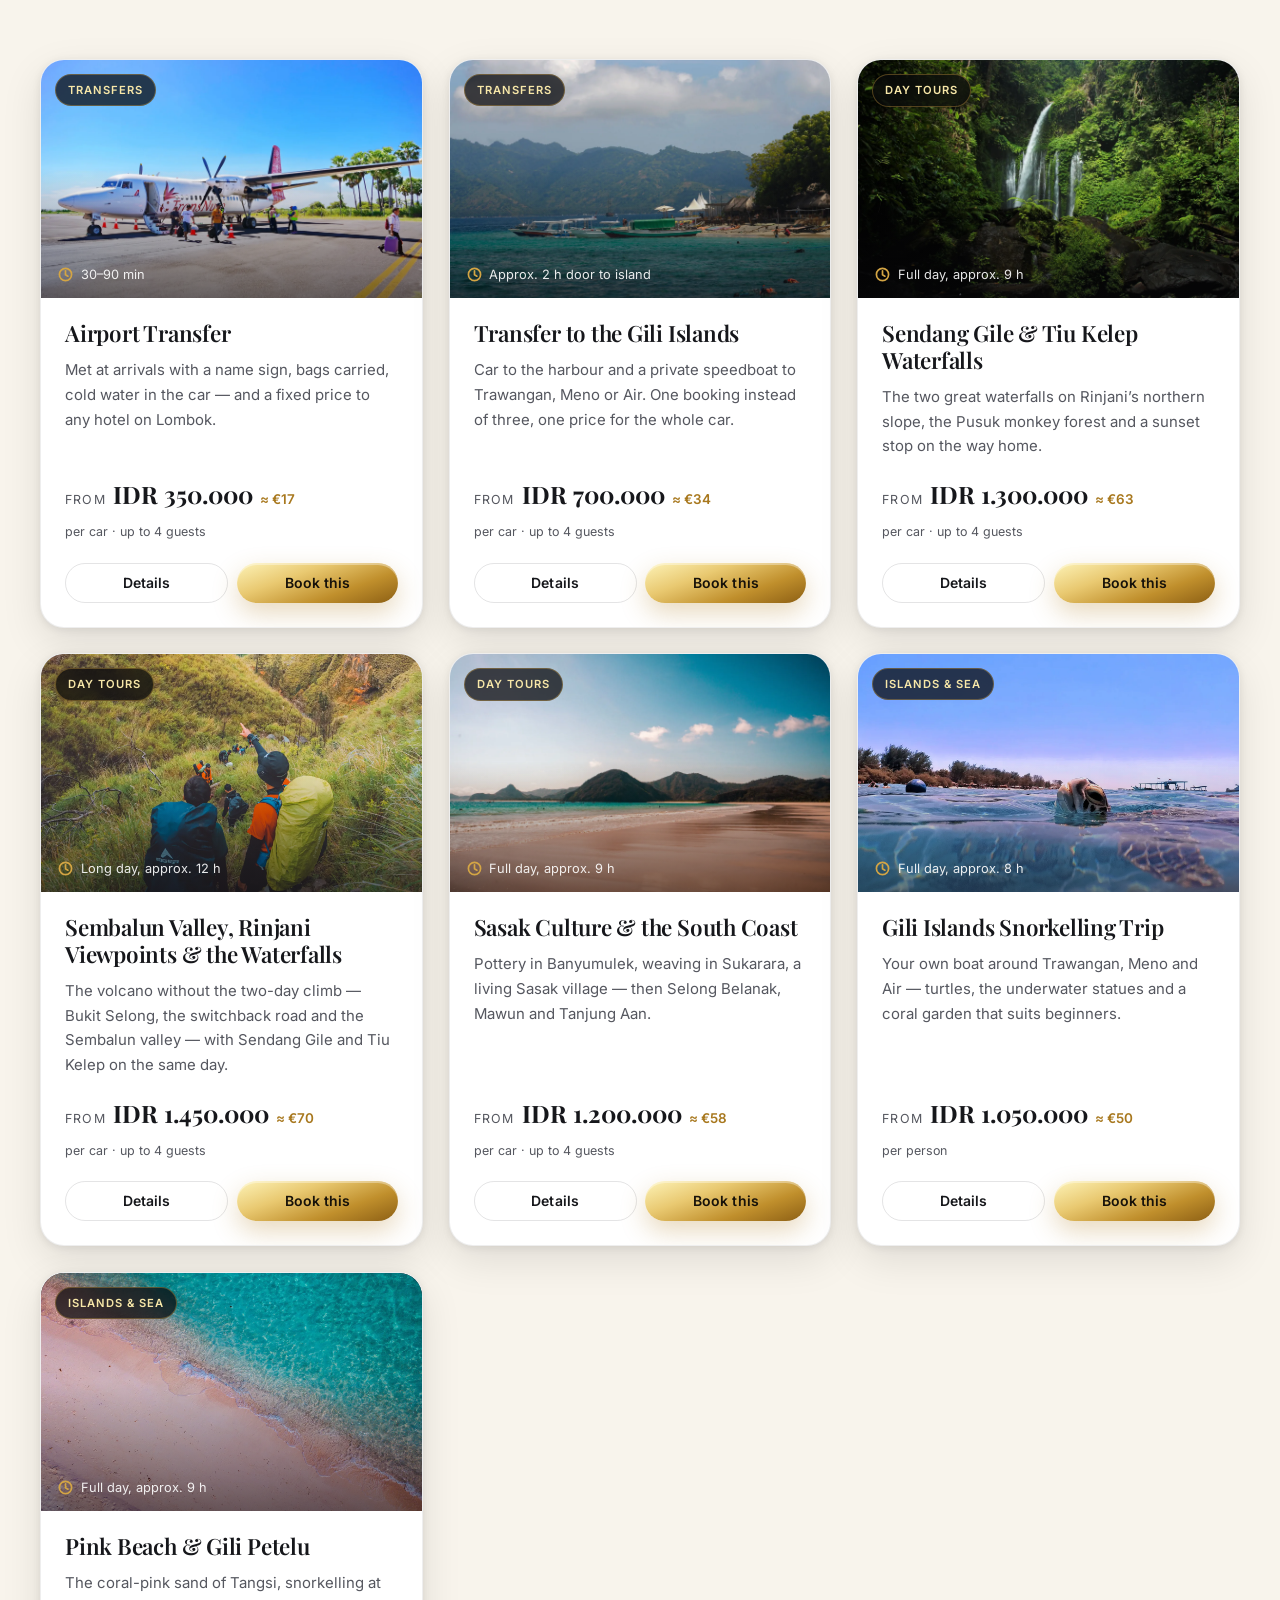
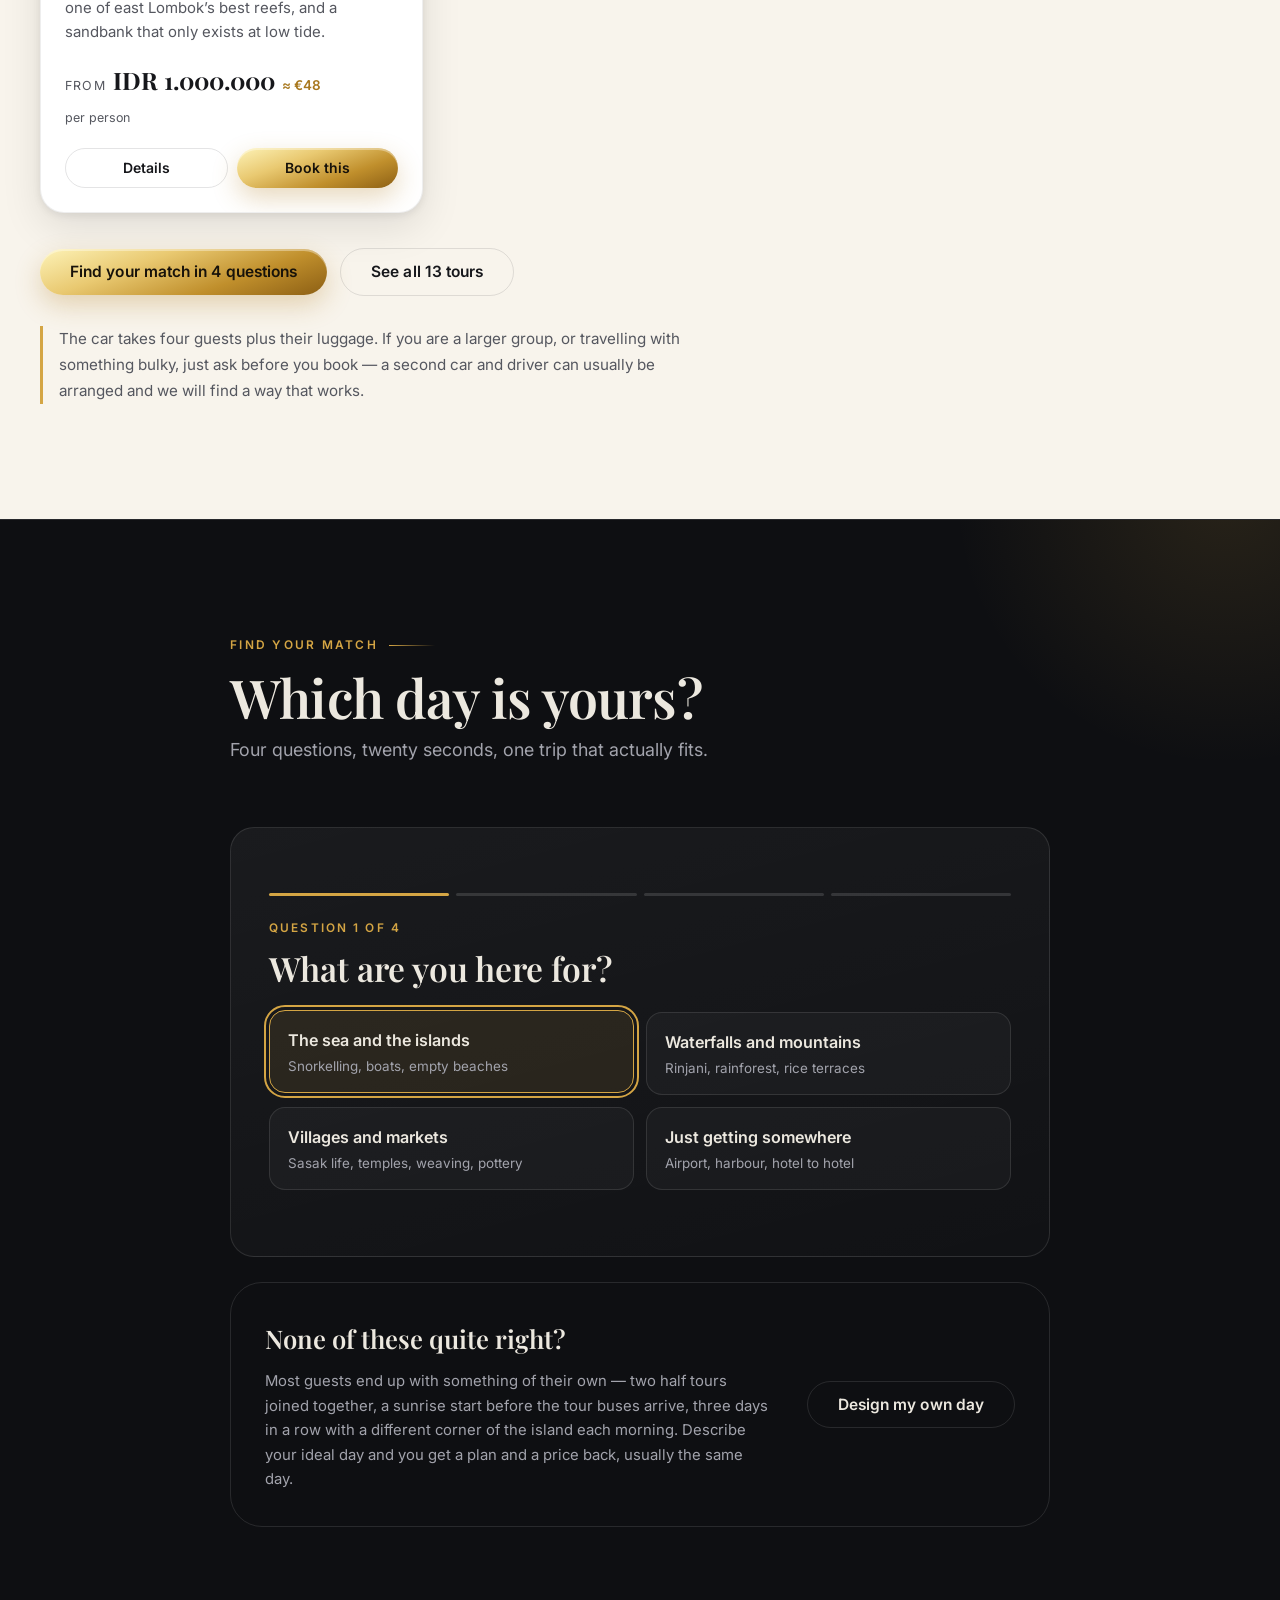
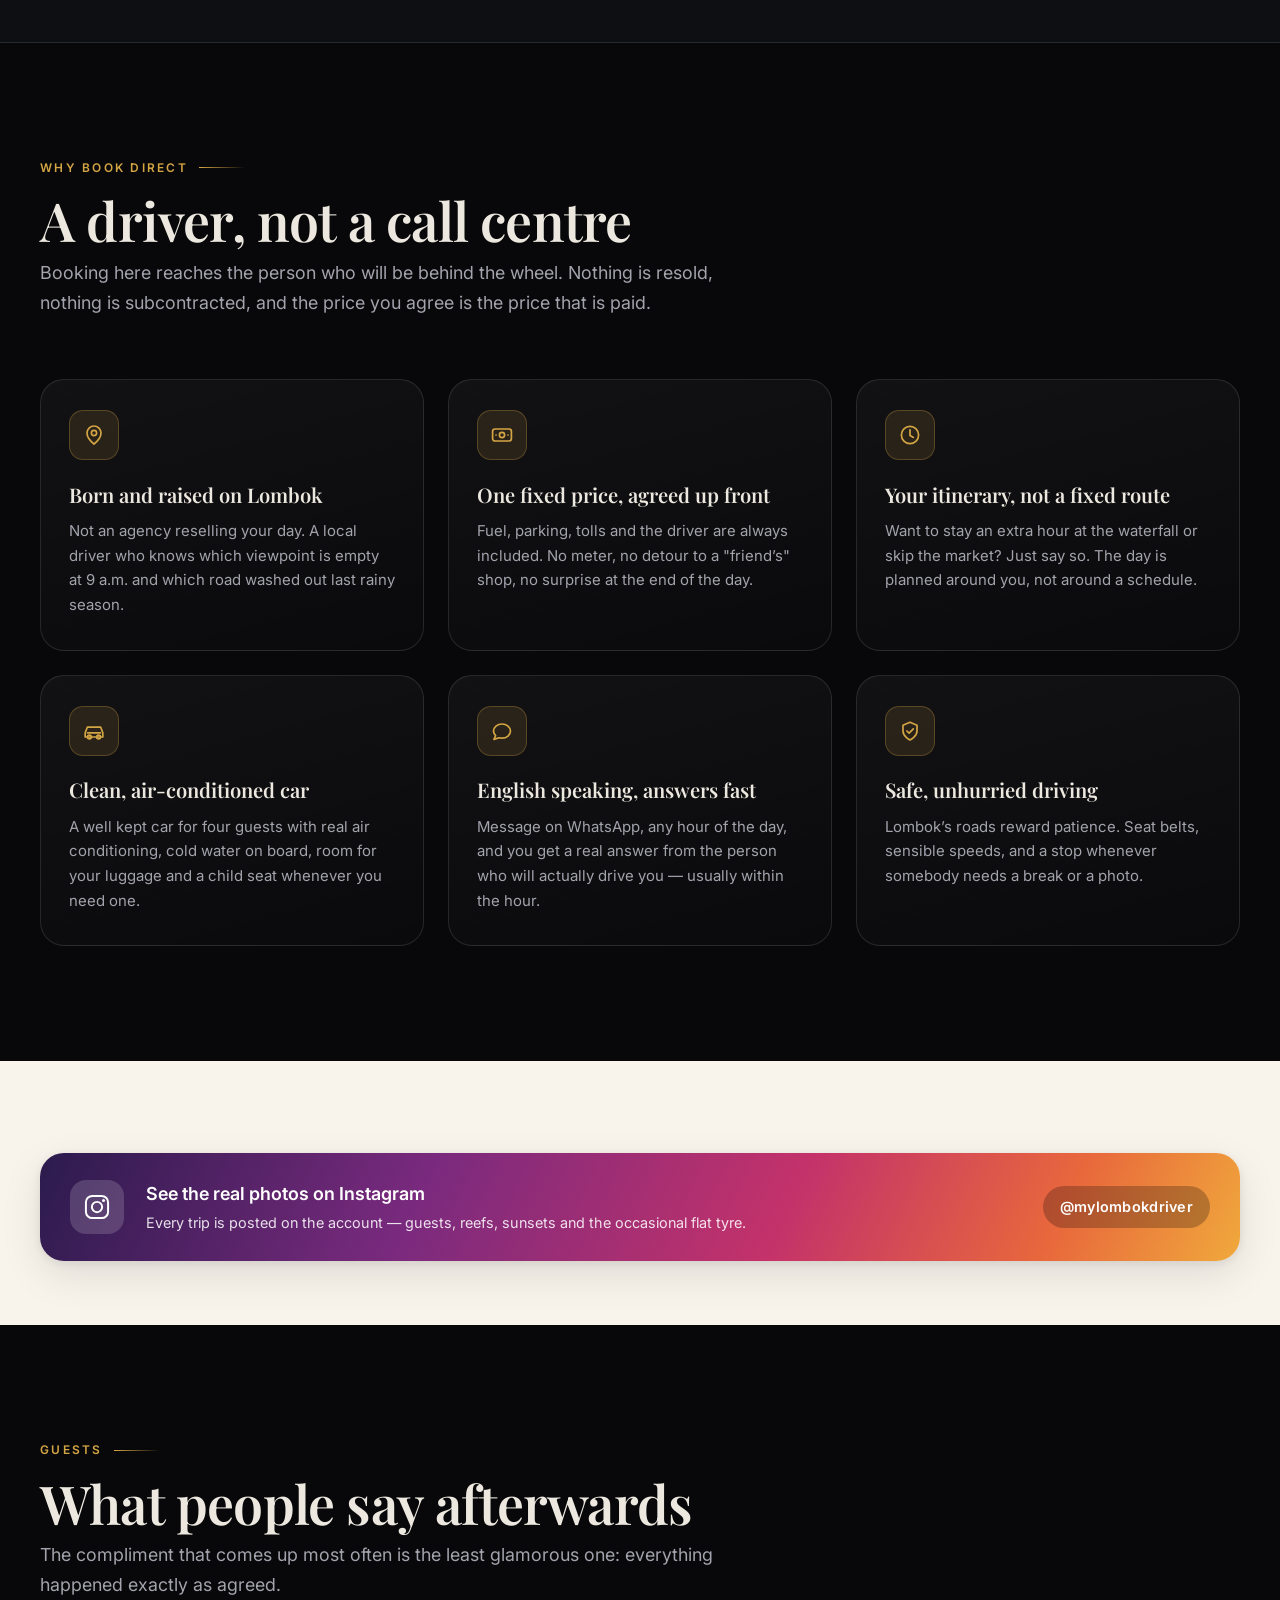
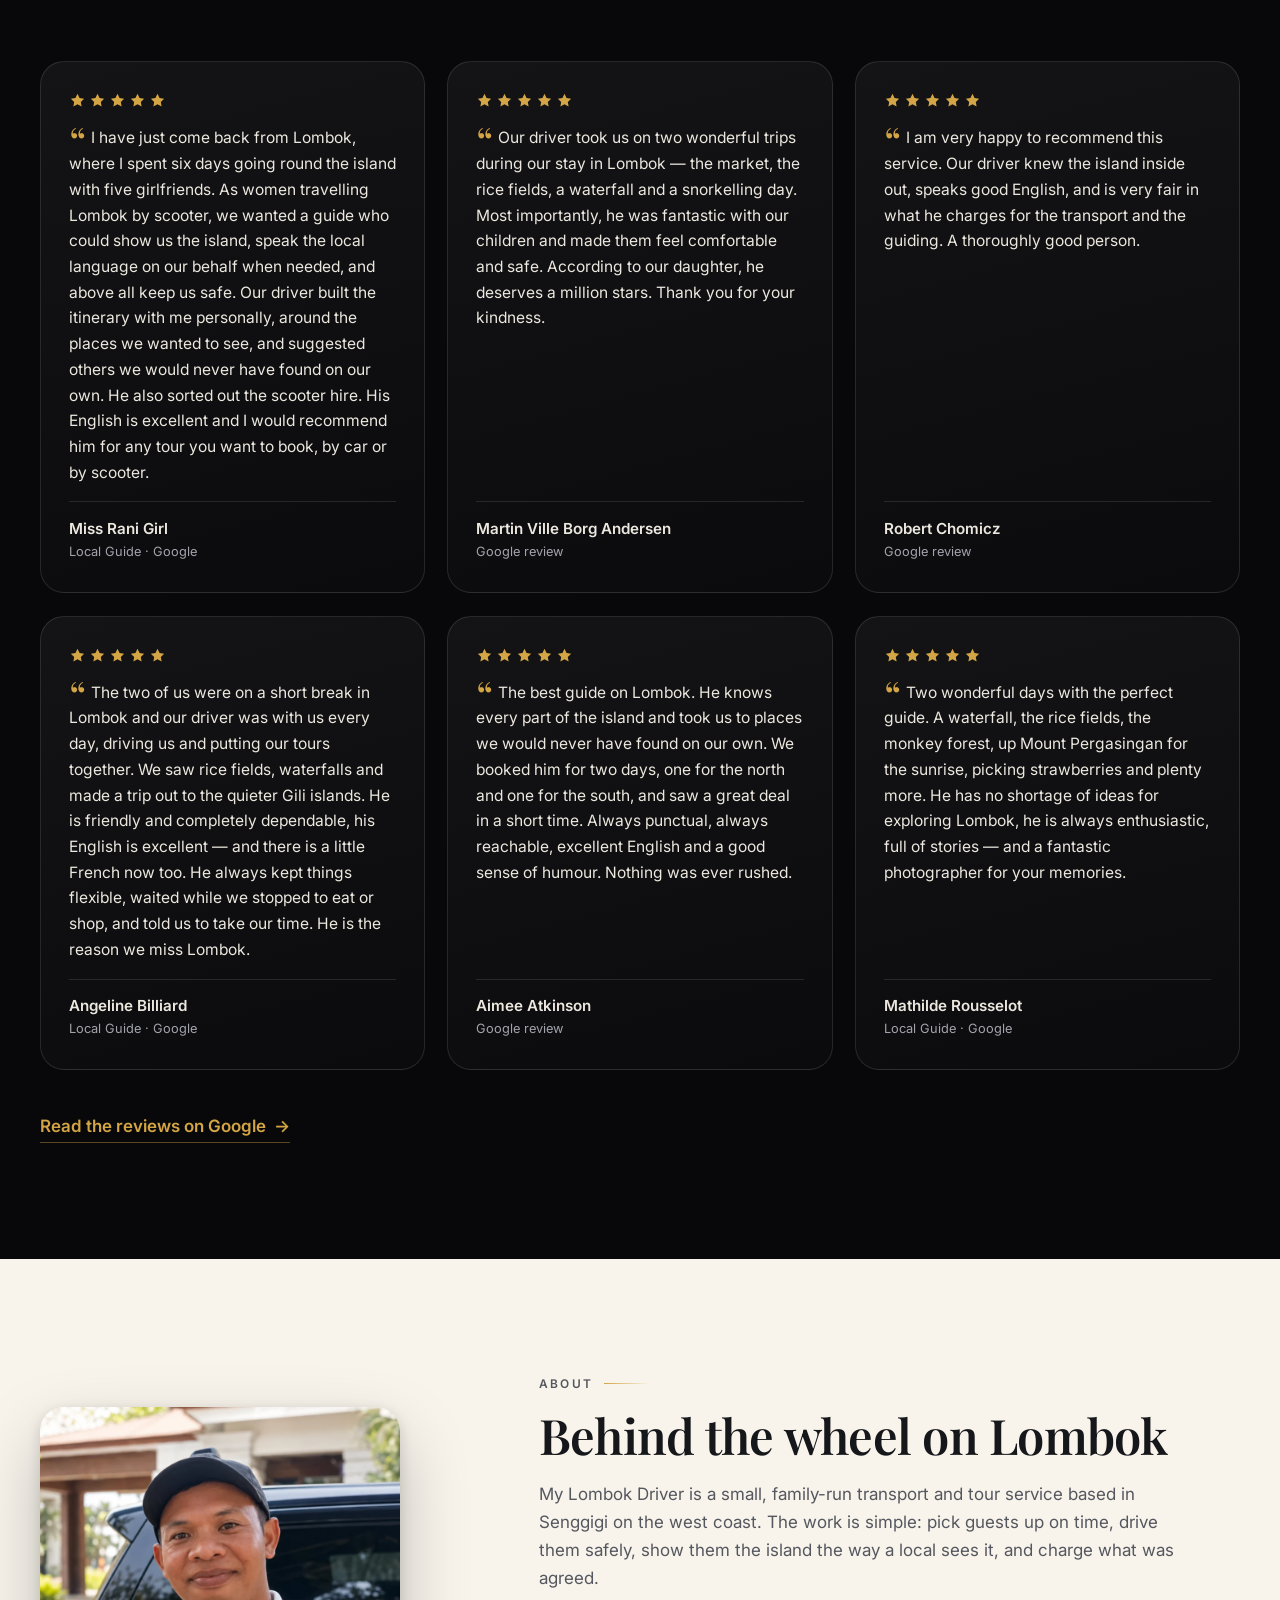
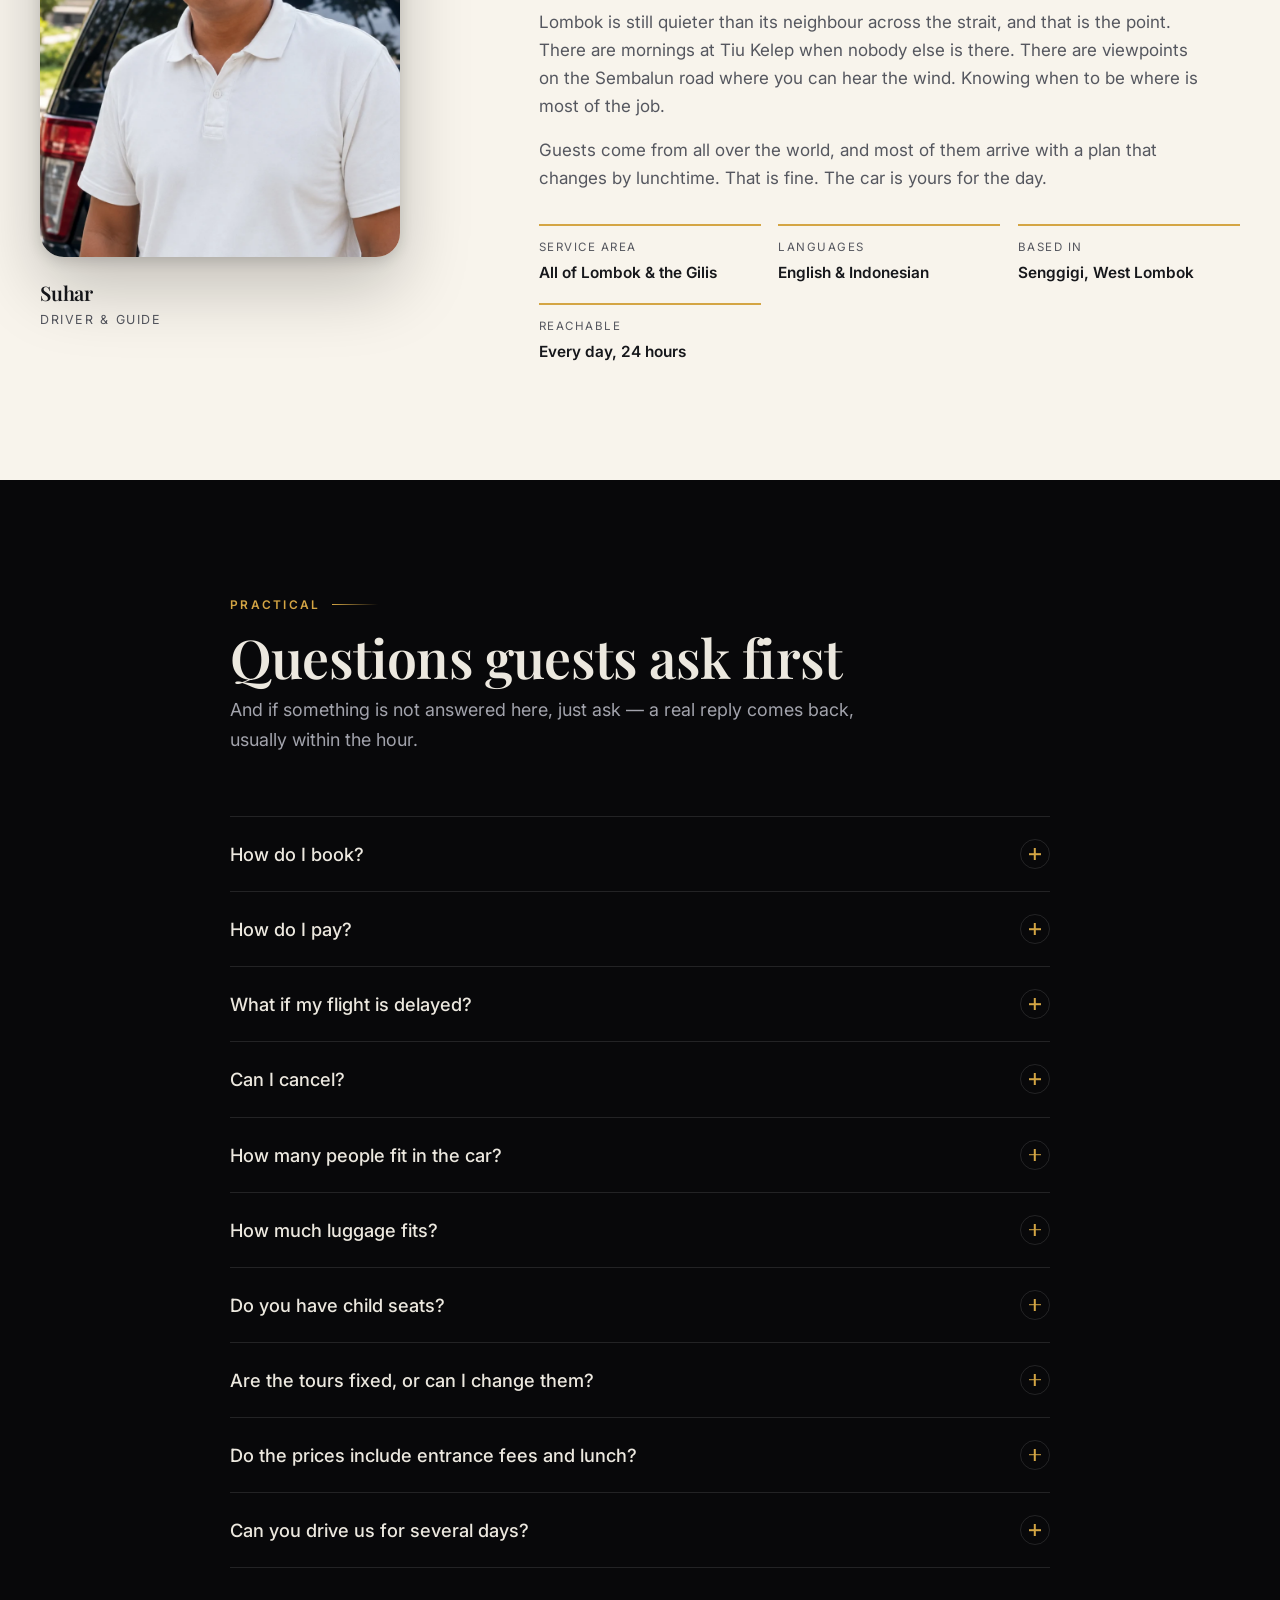
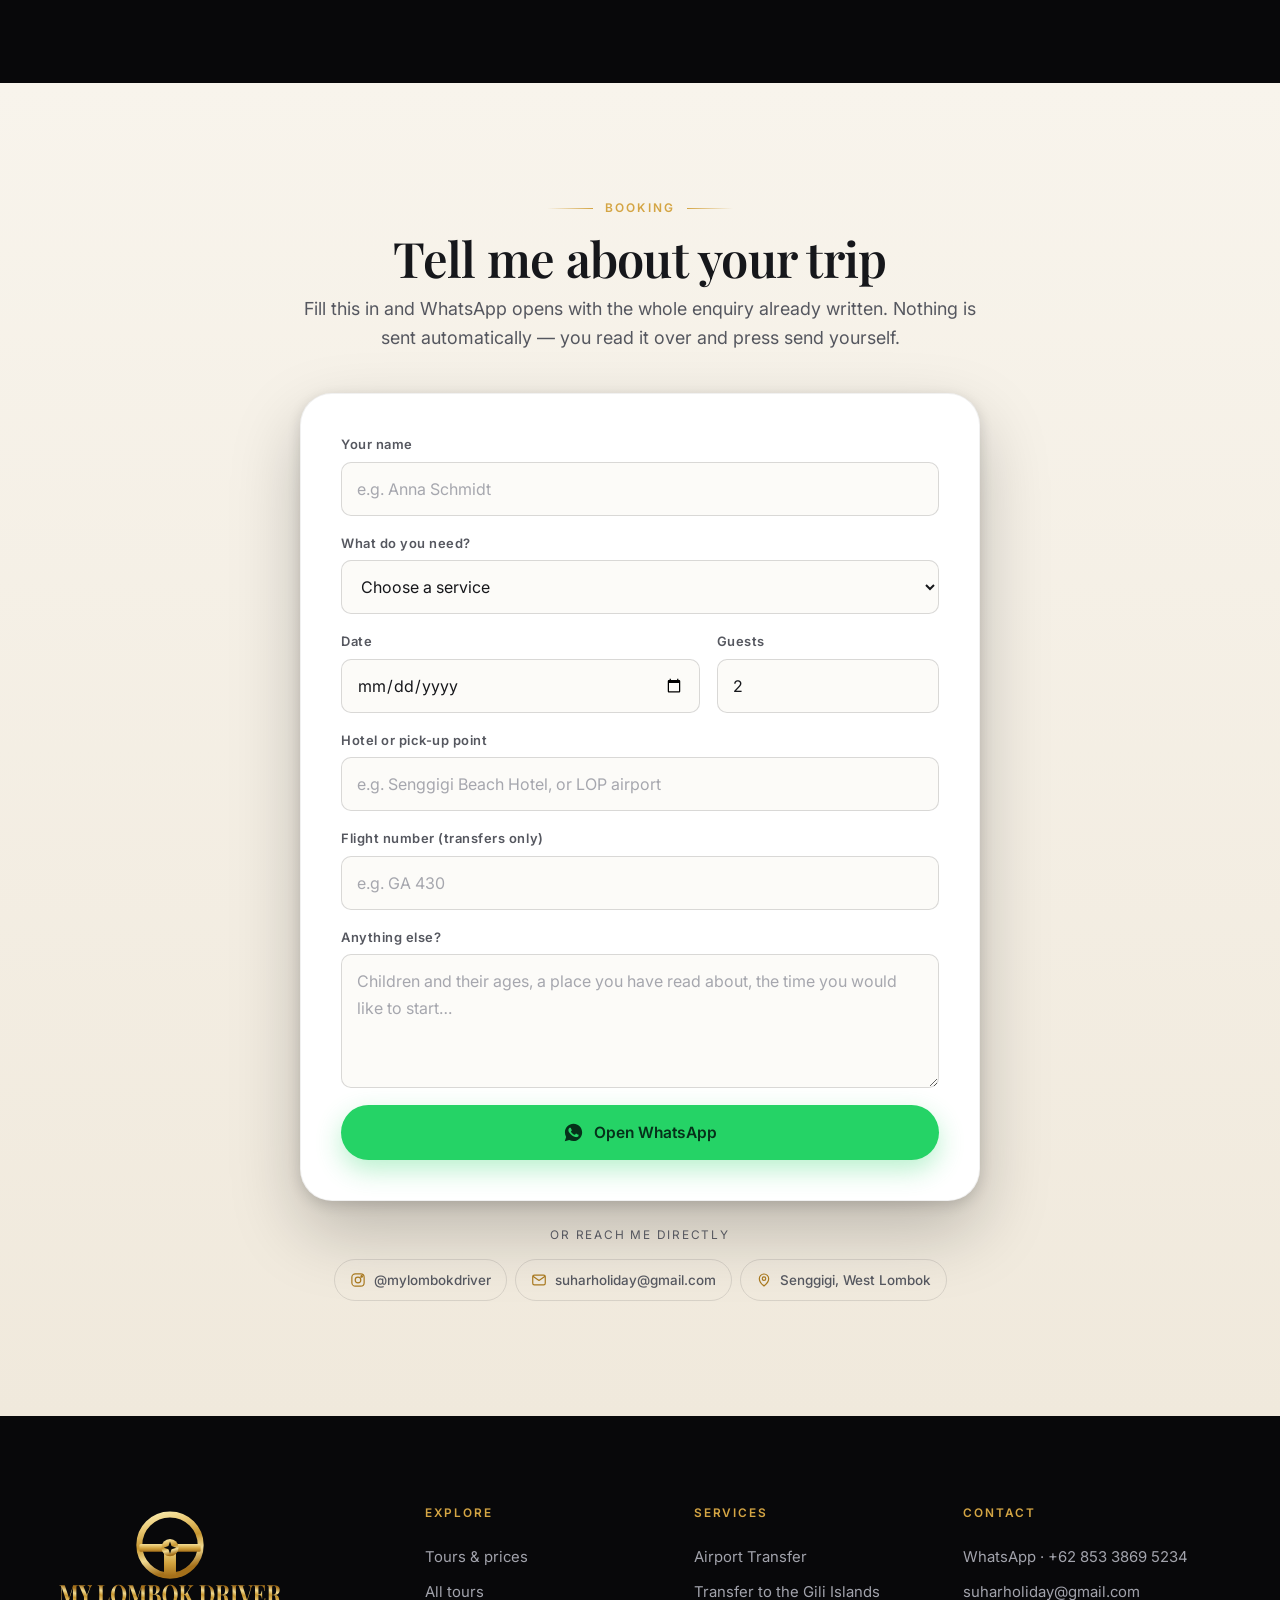
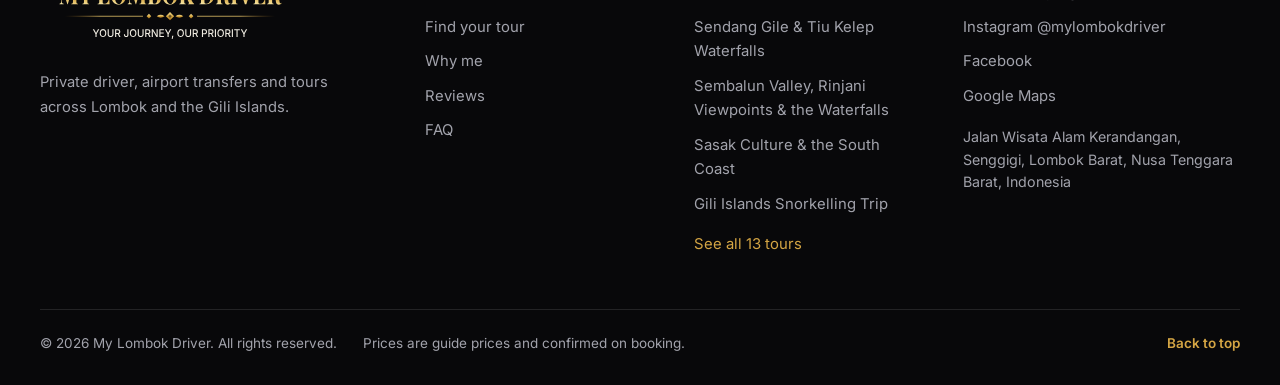
==== commit e5e96f66: "Aenderungswuensche des Fahrers eingearbeitet, Preise freigegeben Die Preise sind bestaetigt ("everyt" ====
--- a/index.html
+++ b/index.html
@@ -153,7 +153,7 @@
     <div class="custom-panel custom-panel--quiet">
       <div class="custom-copy">
         <h3 data-i18n="custom.title">None of these quite right?</h3>
-        <p data-i18n="custom.text">Most guests end up with something of their own — two half tours joined together, a sunrise start before the tour buses arrive, three days around the island with the luggage in the boot. Describe your ideal day and you get a plan and a price back, usually the same day.</p>
+        <p data-i18n="custom.text">Most guests end up with something of their own — two half tours joined together, a sunrise start before the tour buses arrive, three days in a row with a different corner of the island each morning. Describe your ideal day and you get a plan and a price back, usually the same day.</p>
       </div>
       <a class="btn btn-line" href="#book" data-book-service="custom" data-i18n="custom.cta">Design my own day</a>
     </div>
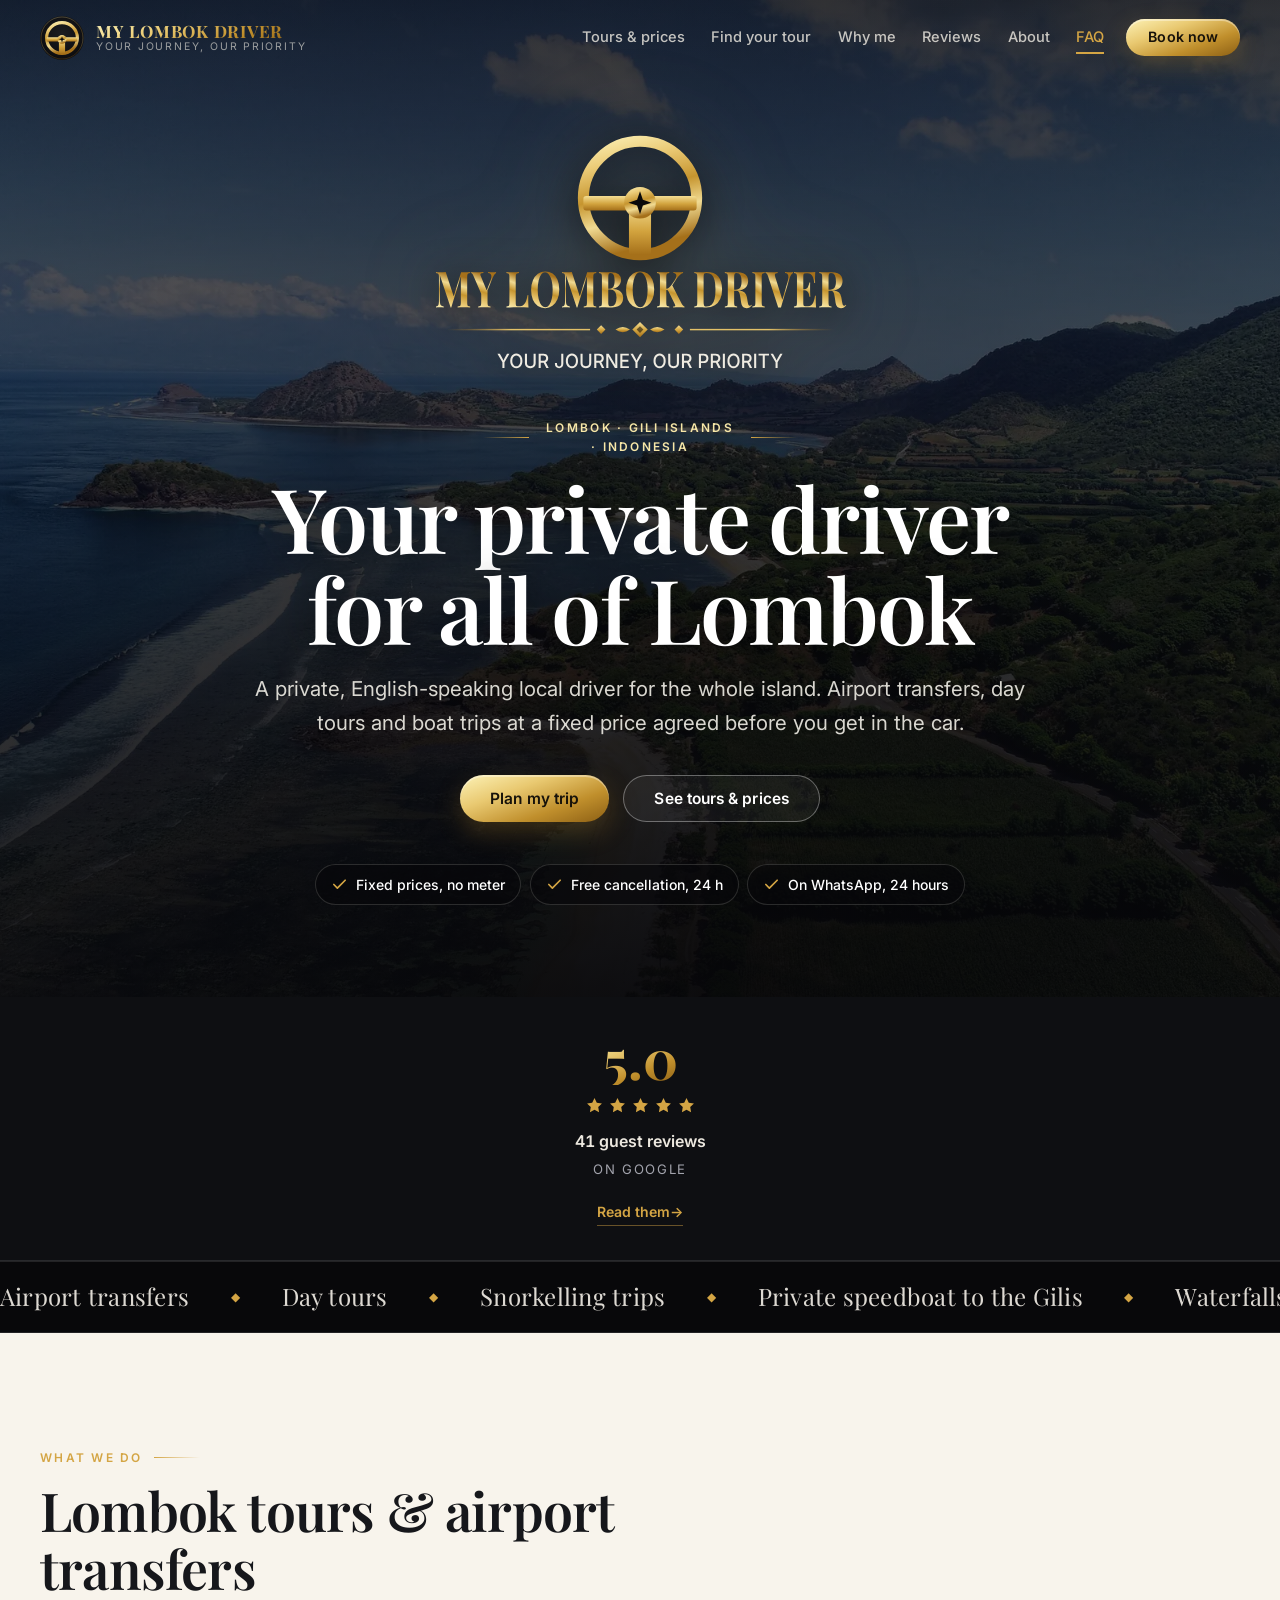
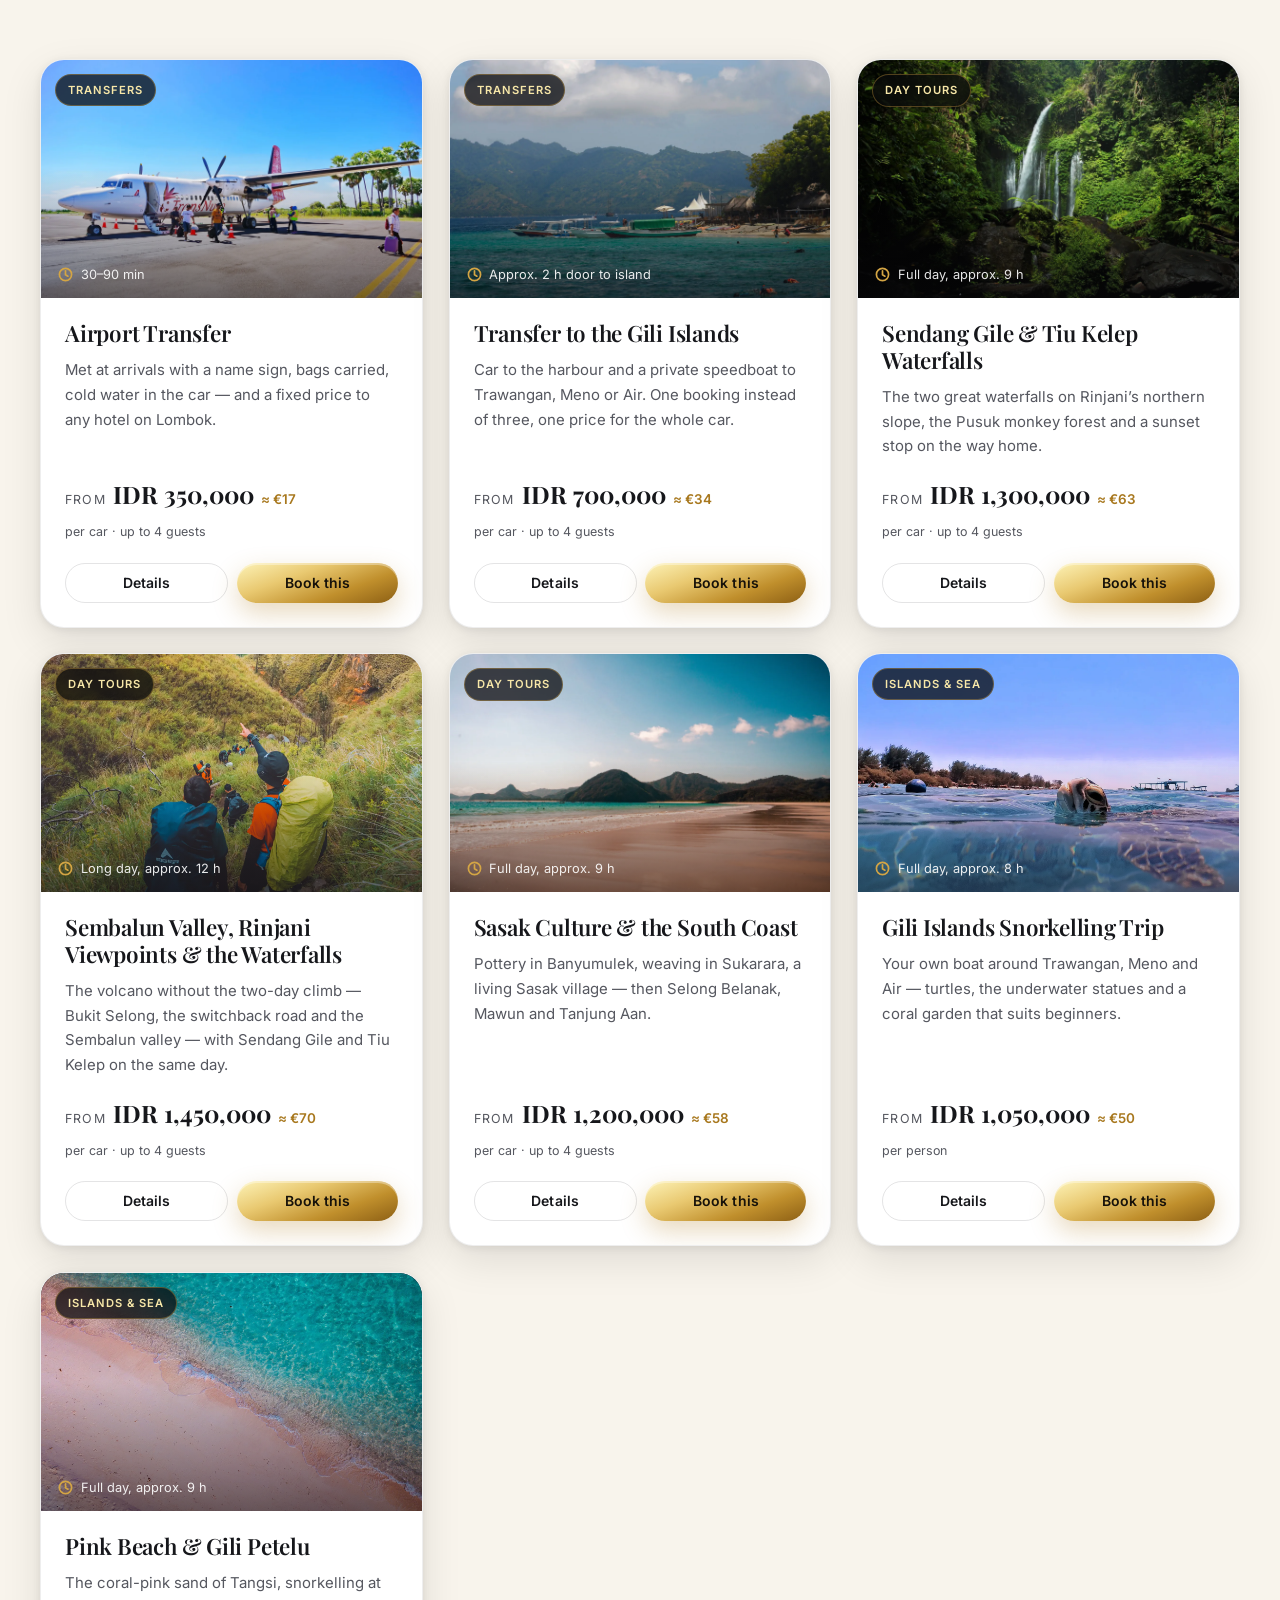
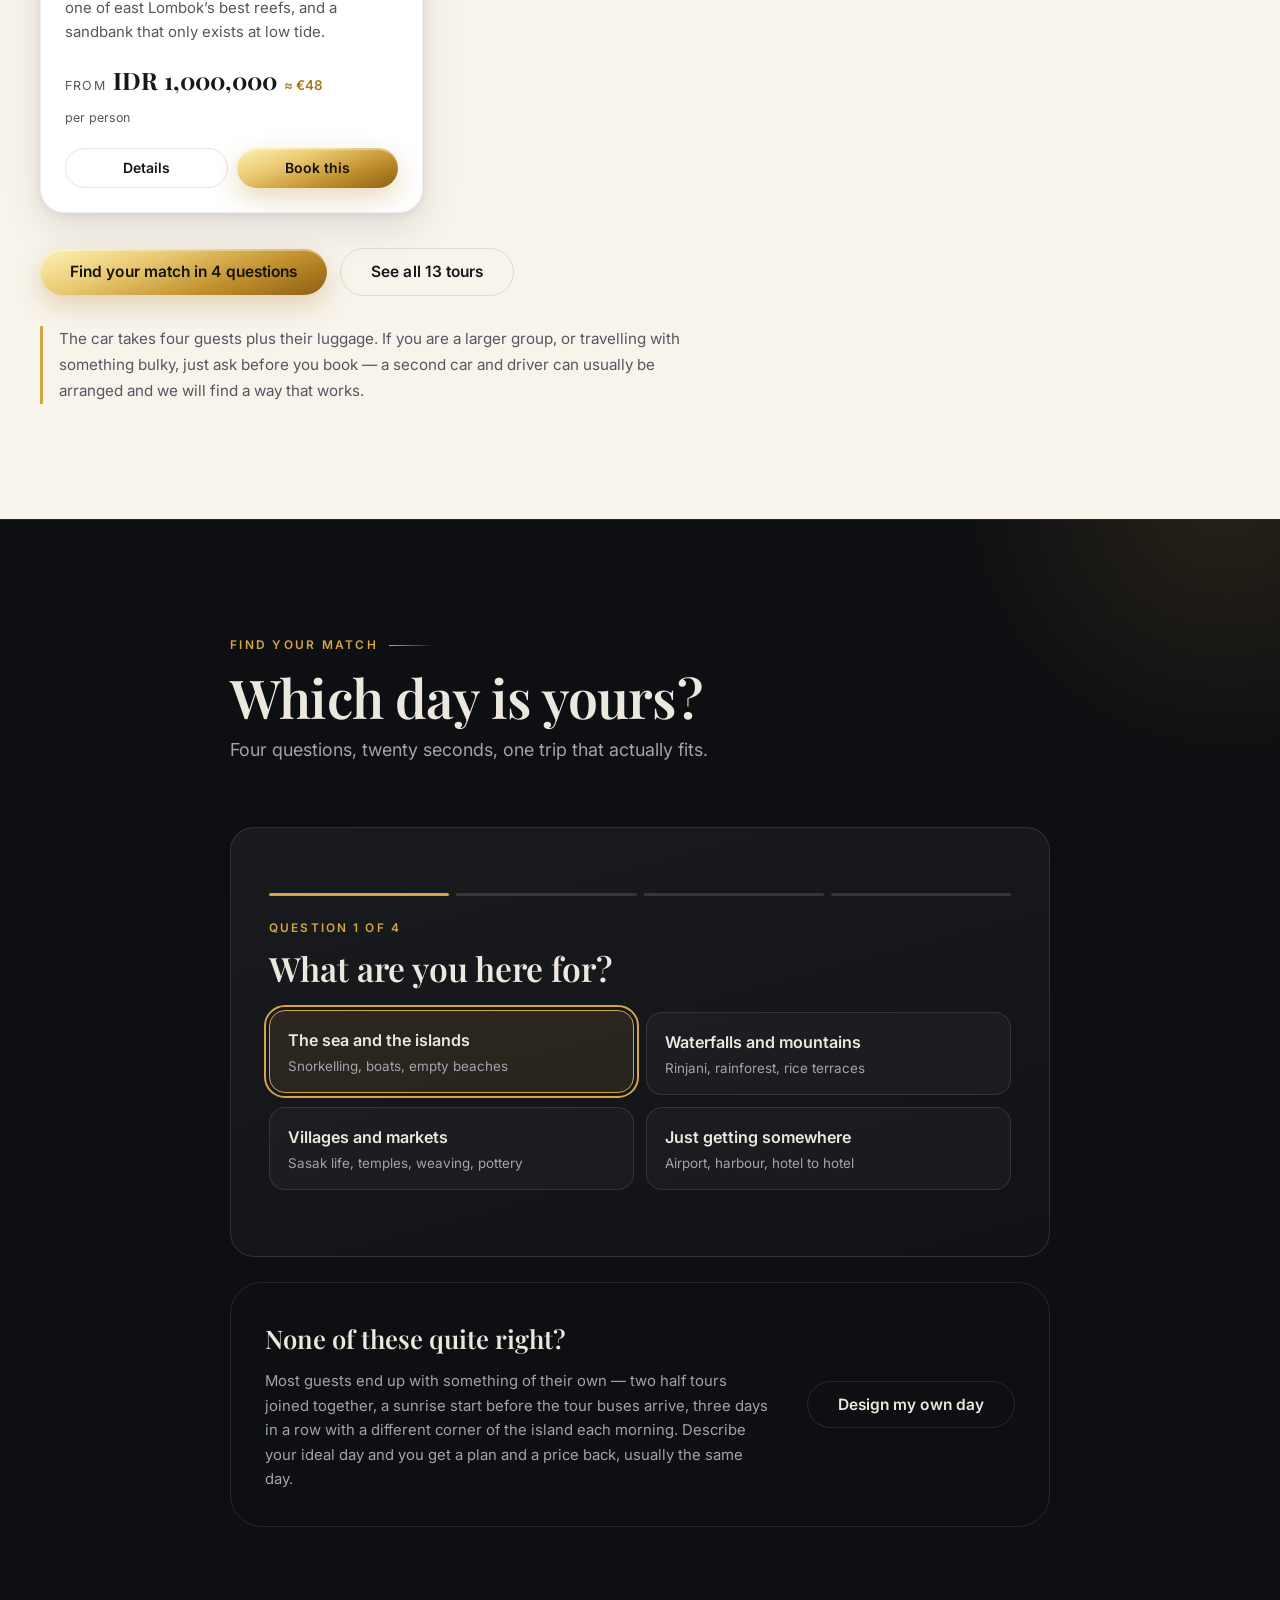
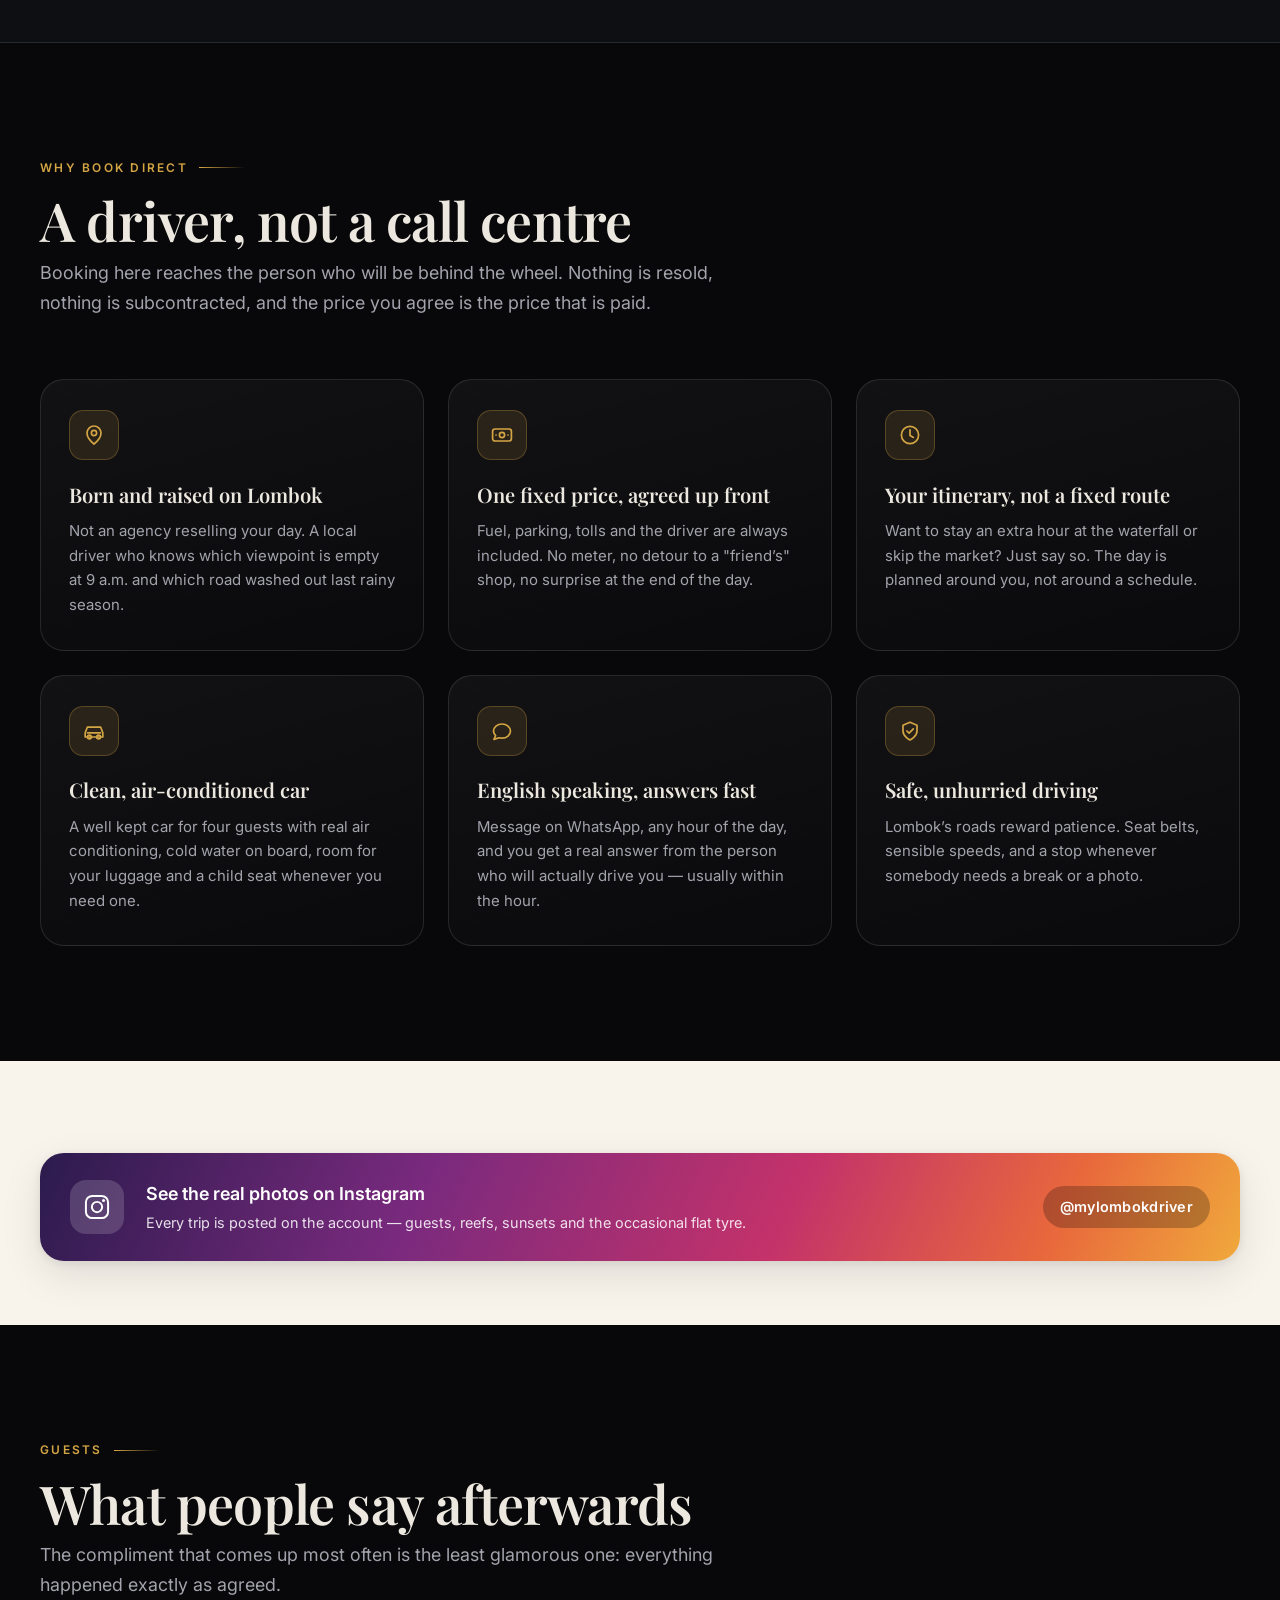
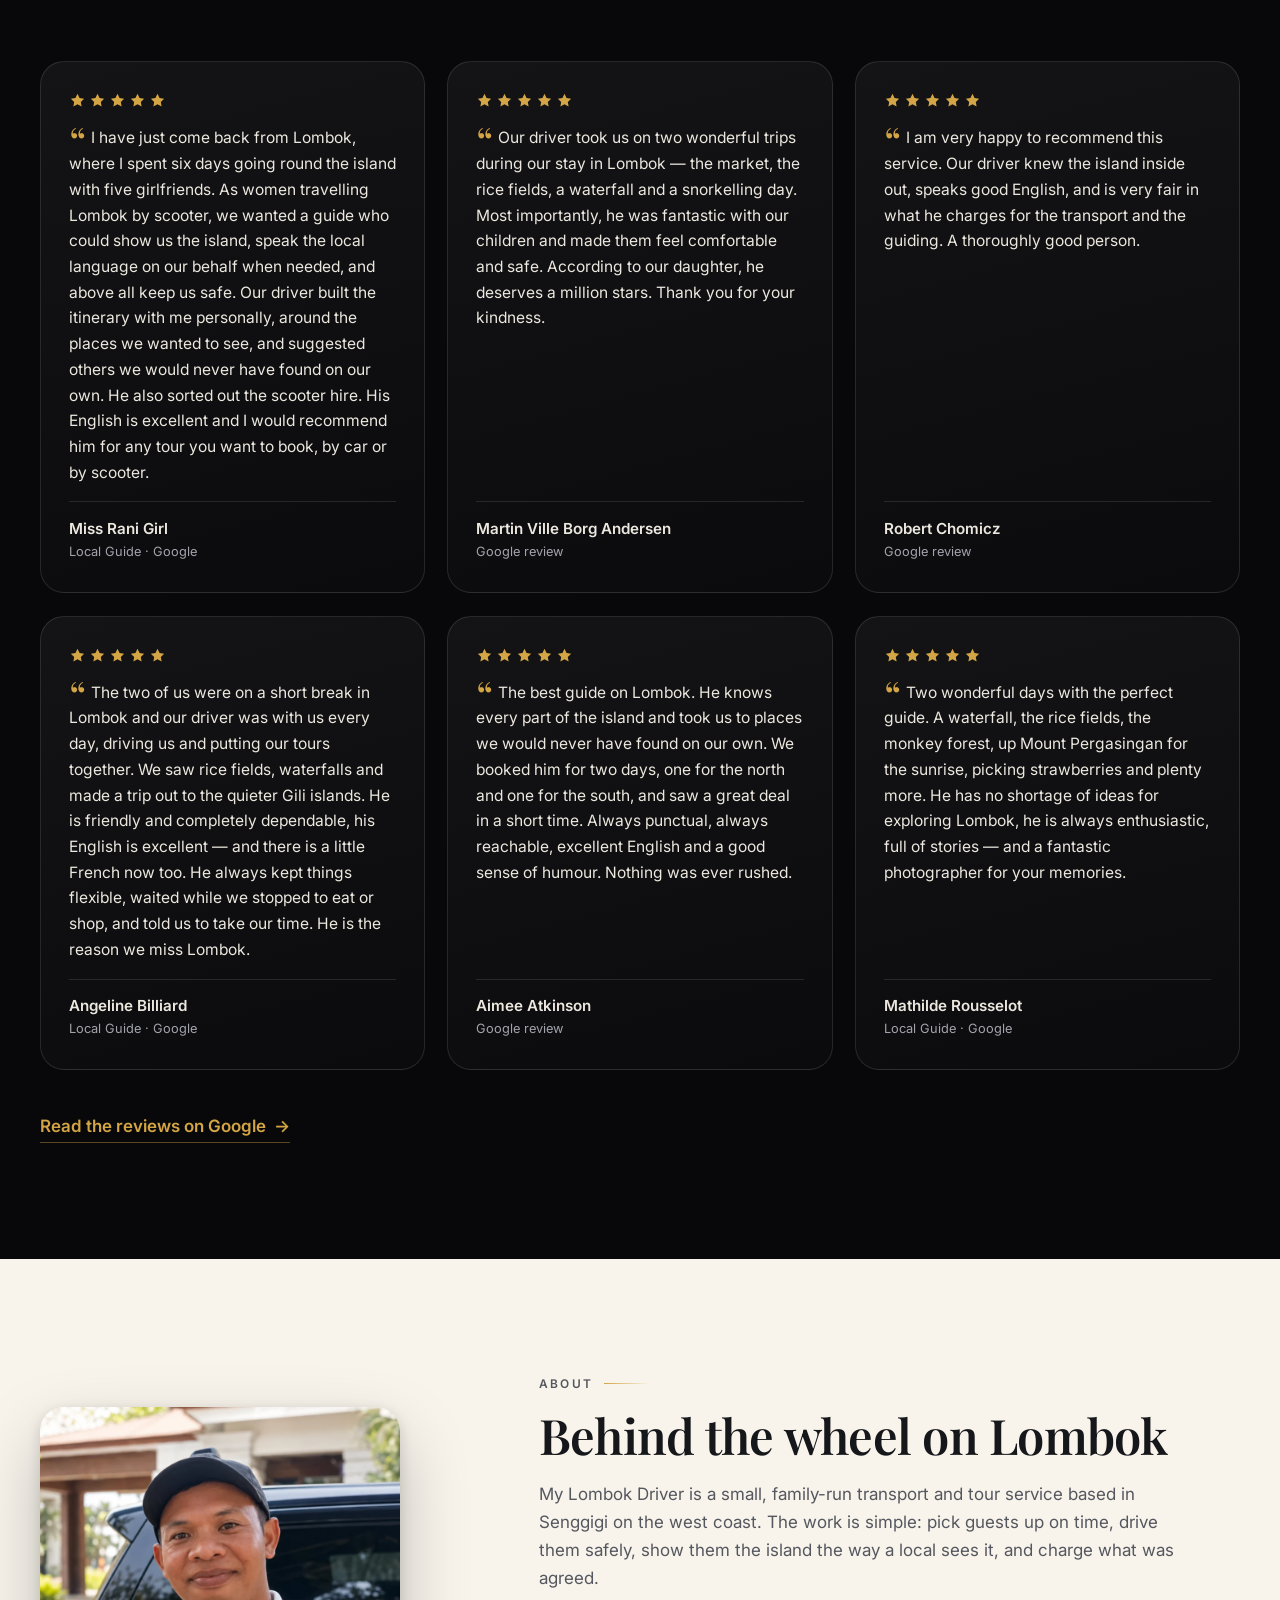
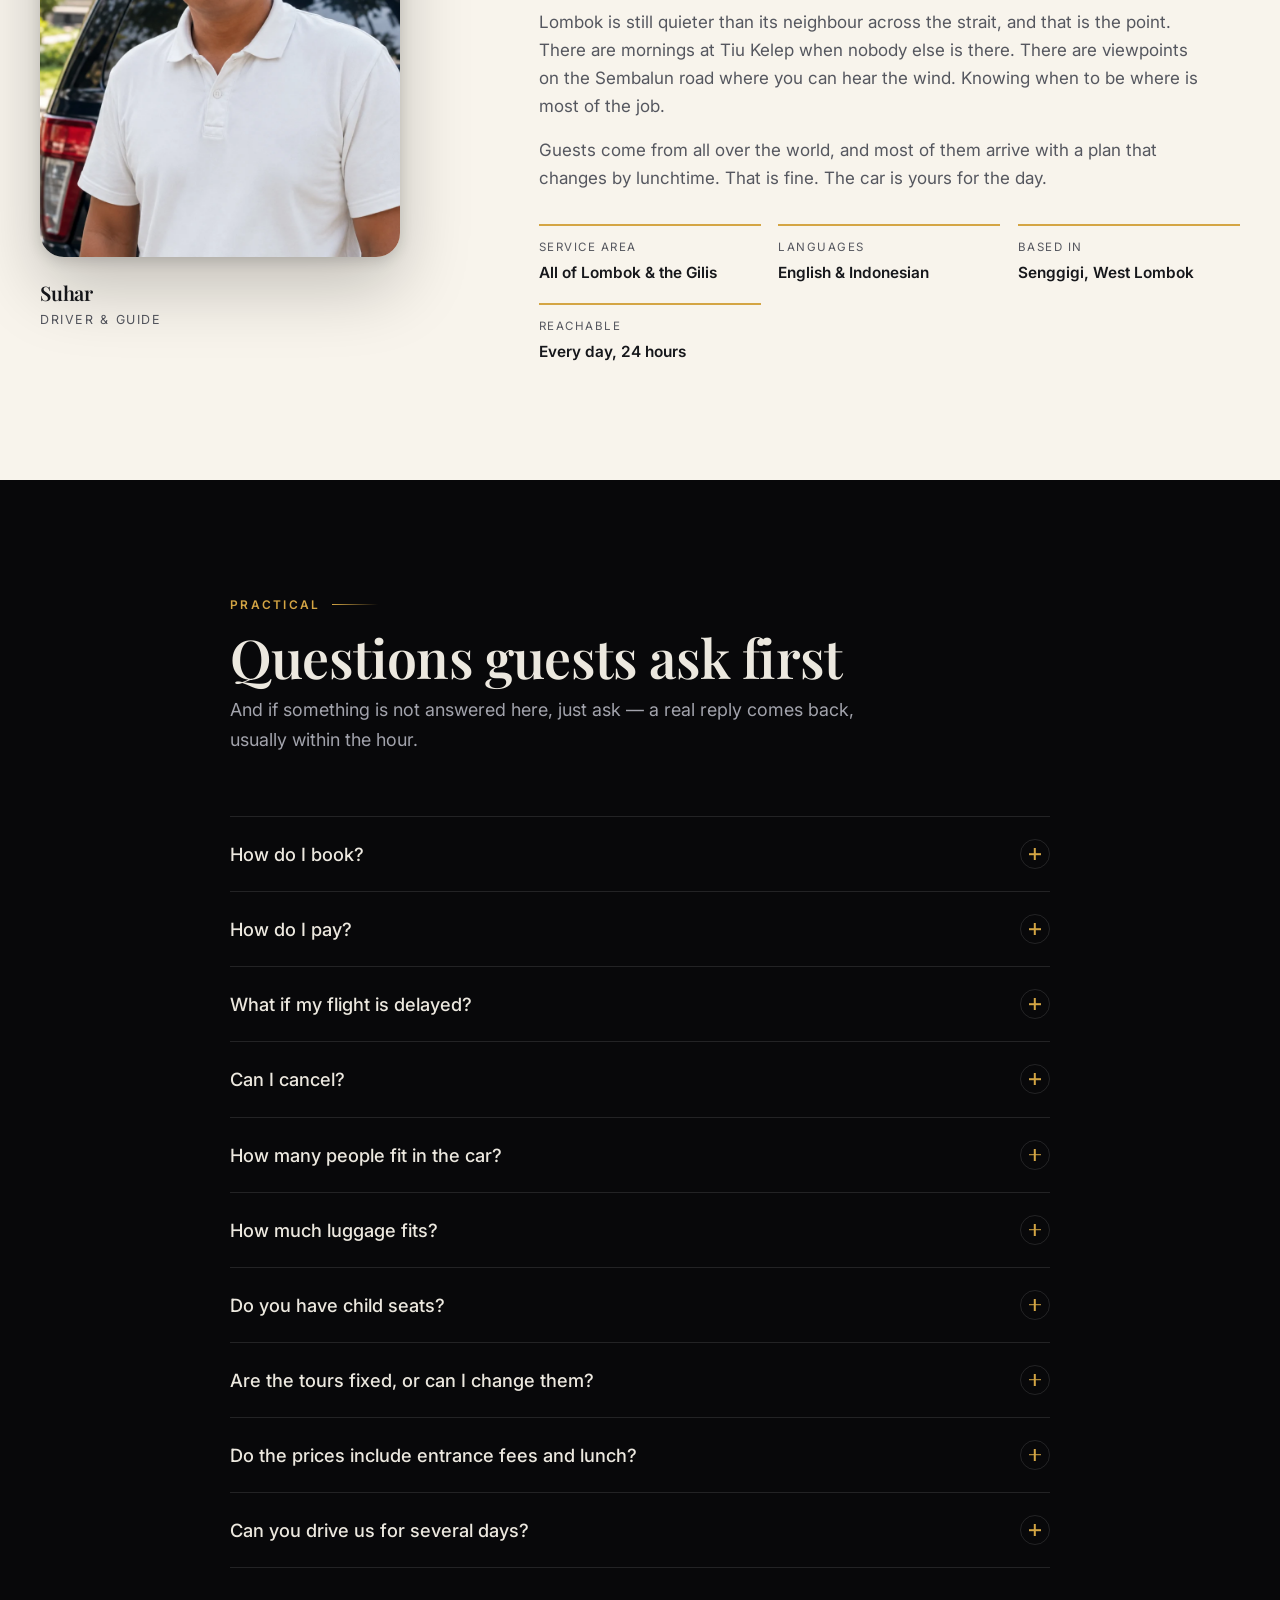
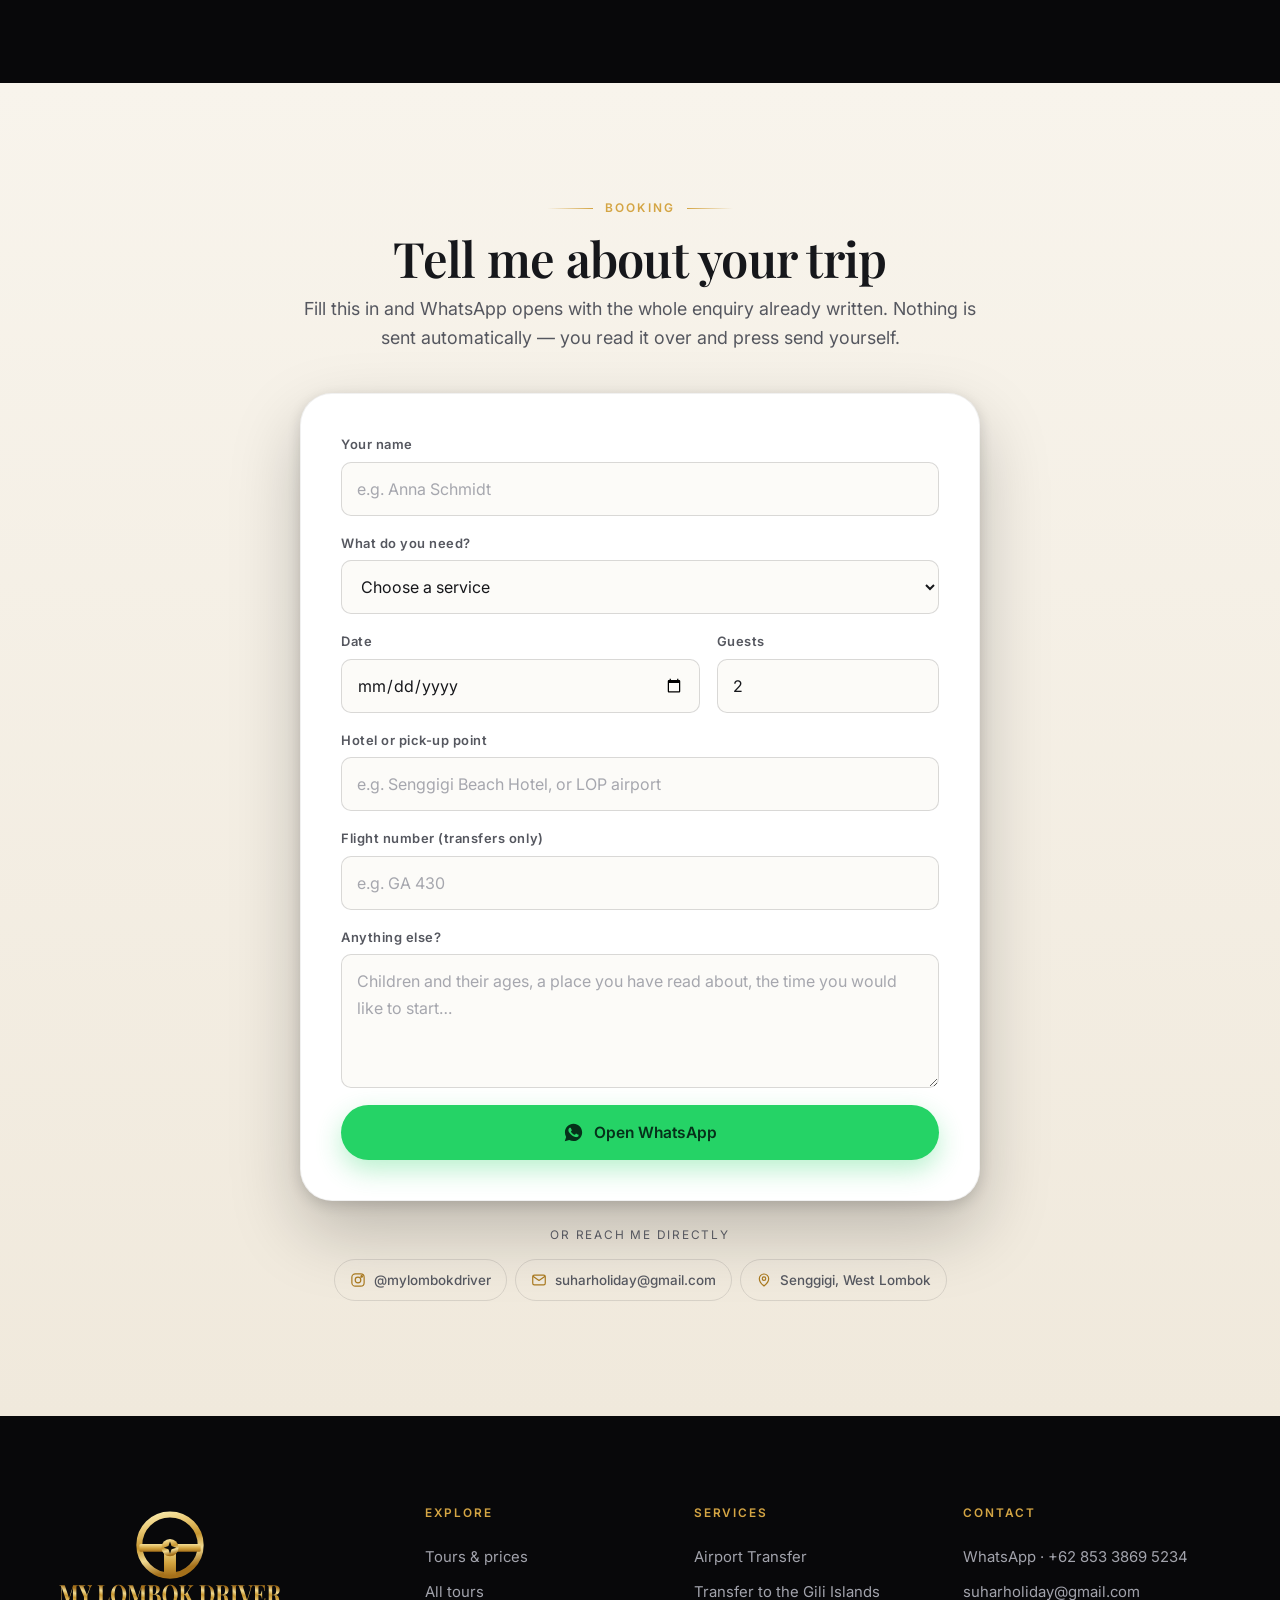
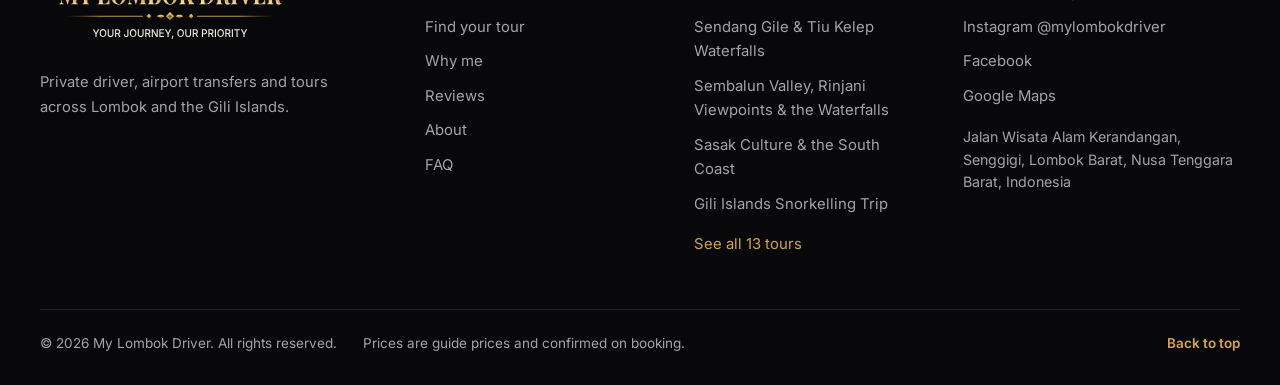
==== commit 61ea8cd4: "Durchsicht: fuenf Unstimmigkeiten korrigiert Vollstaendiger Durchgang durch Texte, Daten, Verhalten " ====
--- a/index.html
+++ b/index.html
@@ -141,7 +141,7 @@
   <div class="wrap wrap-narrow">
     <header class="sec-head">
       <p class="eyebrow" data-i18n="match.eyebrow">Find your match</p>
-      <h2 data-i18n="match.title">Not sure which day is yours?</h2>
+      <h2 data-i18n="match.title">Which day is yours?</h2>
       <p class="sec-sub" data-i18n="match.sub">Four questions, twenty seconds, one trip that actually fits.</p>
     </header>
     <div class="match-box" id="matchBox"></div>
@@ -319,6 +319,7 @@
       <a href="#match"   data-i18n="nav.match">Find your tour</a>
       <a href="#why"     data-i18n="nav.why">Why me</a>
       <a href="#reviews" data-i18n="nav.reviews">Reviews</a>
+      <a href="#about"   data-i18n="nav.about">About</a>
       <a href="#faq"     data-i18n="nav.faq">FAQ</a>
     </nav>
 
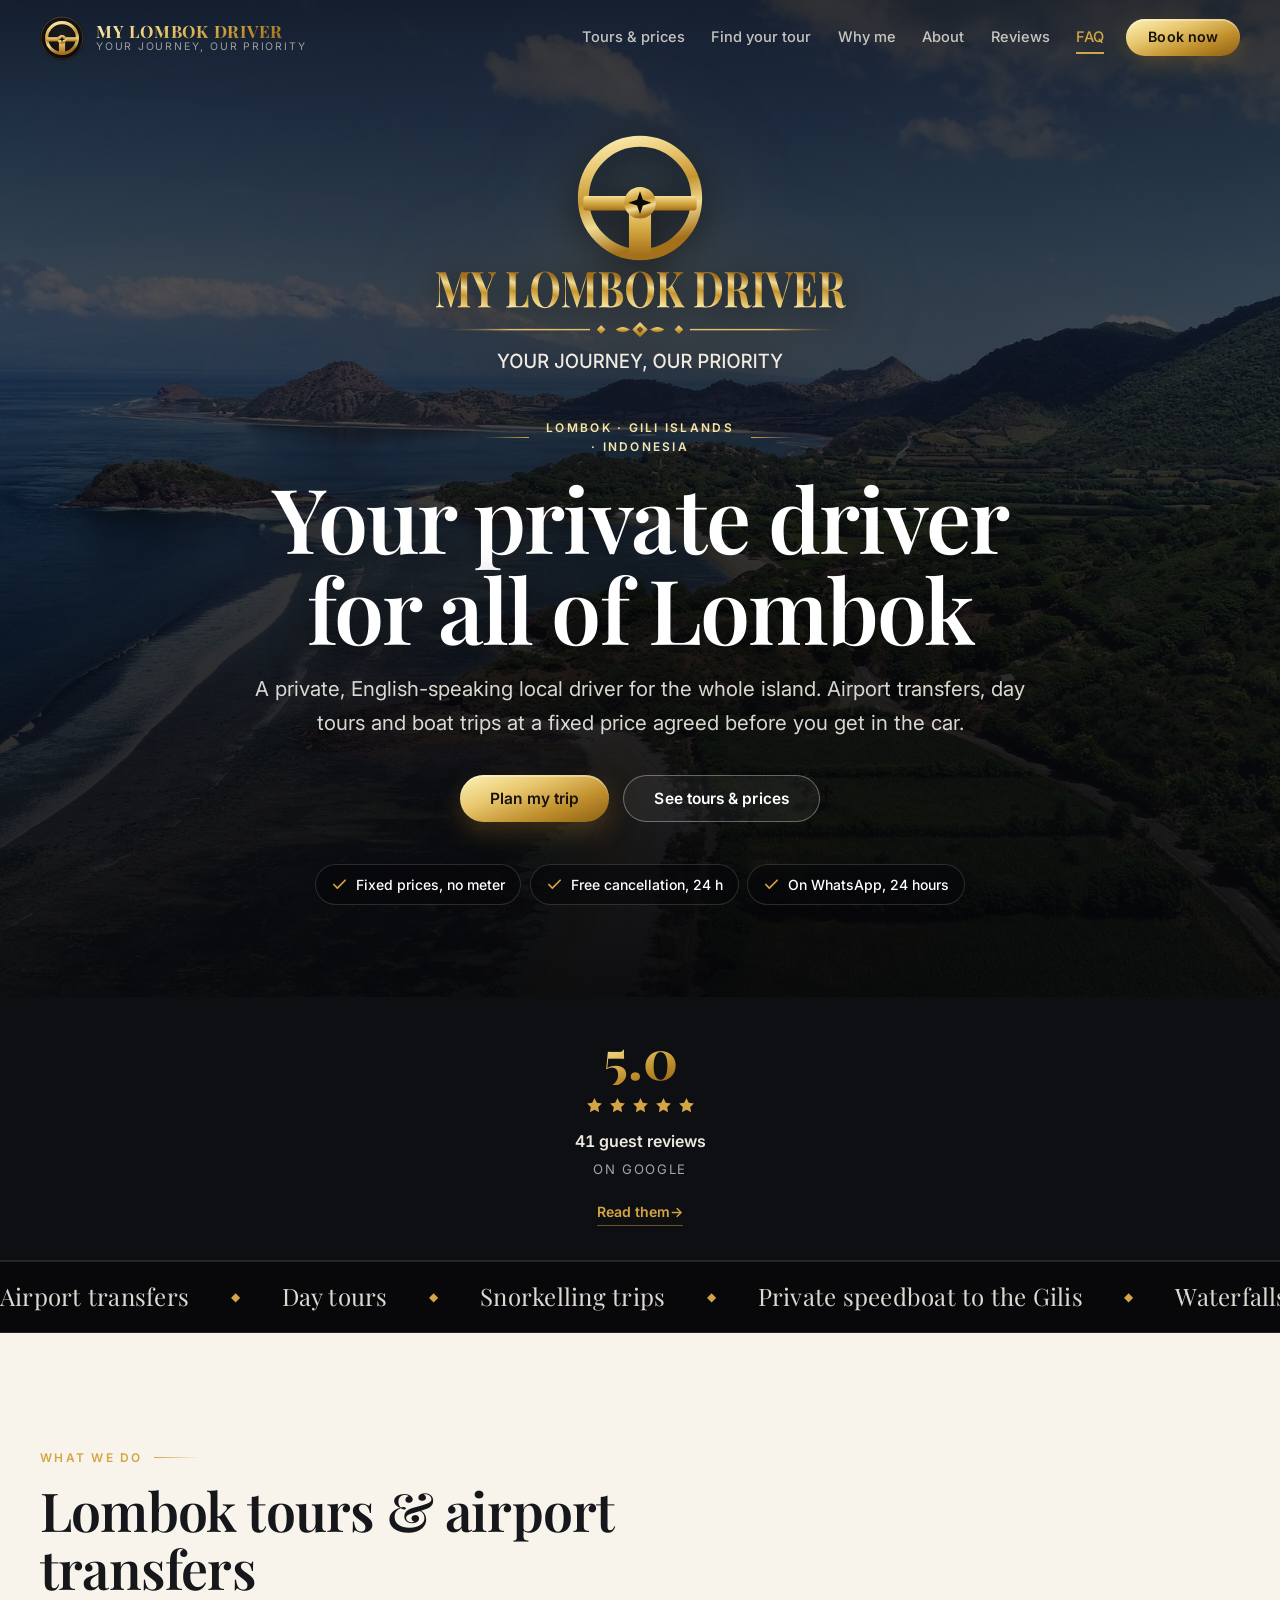
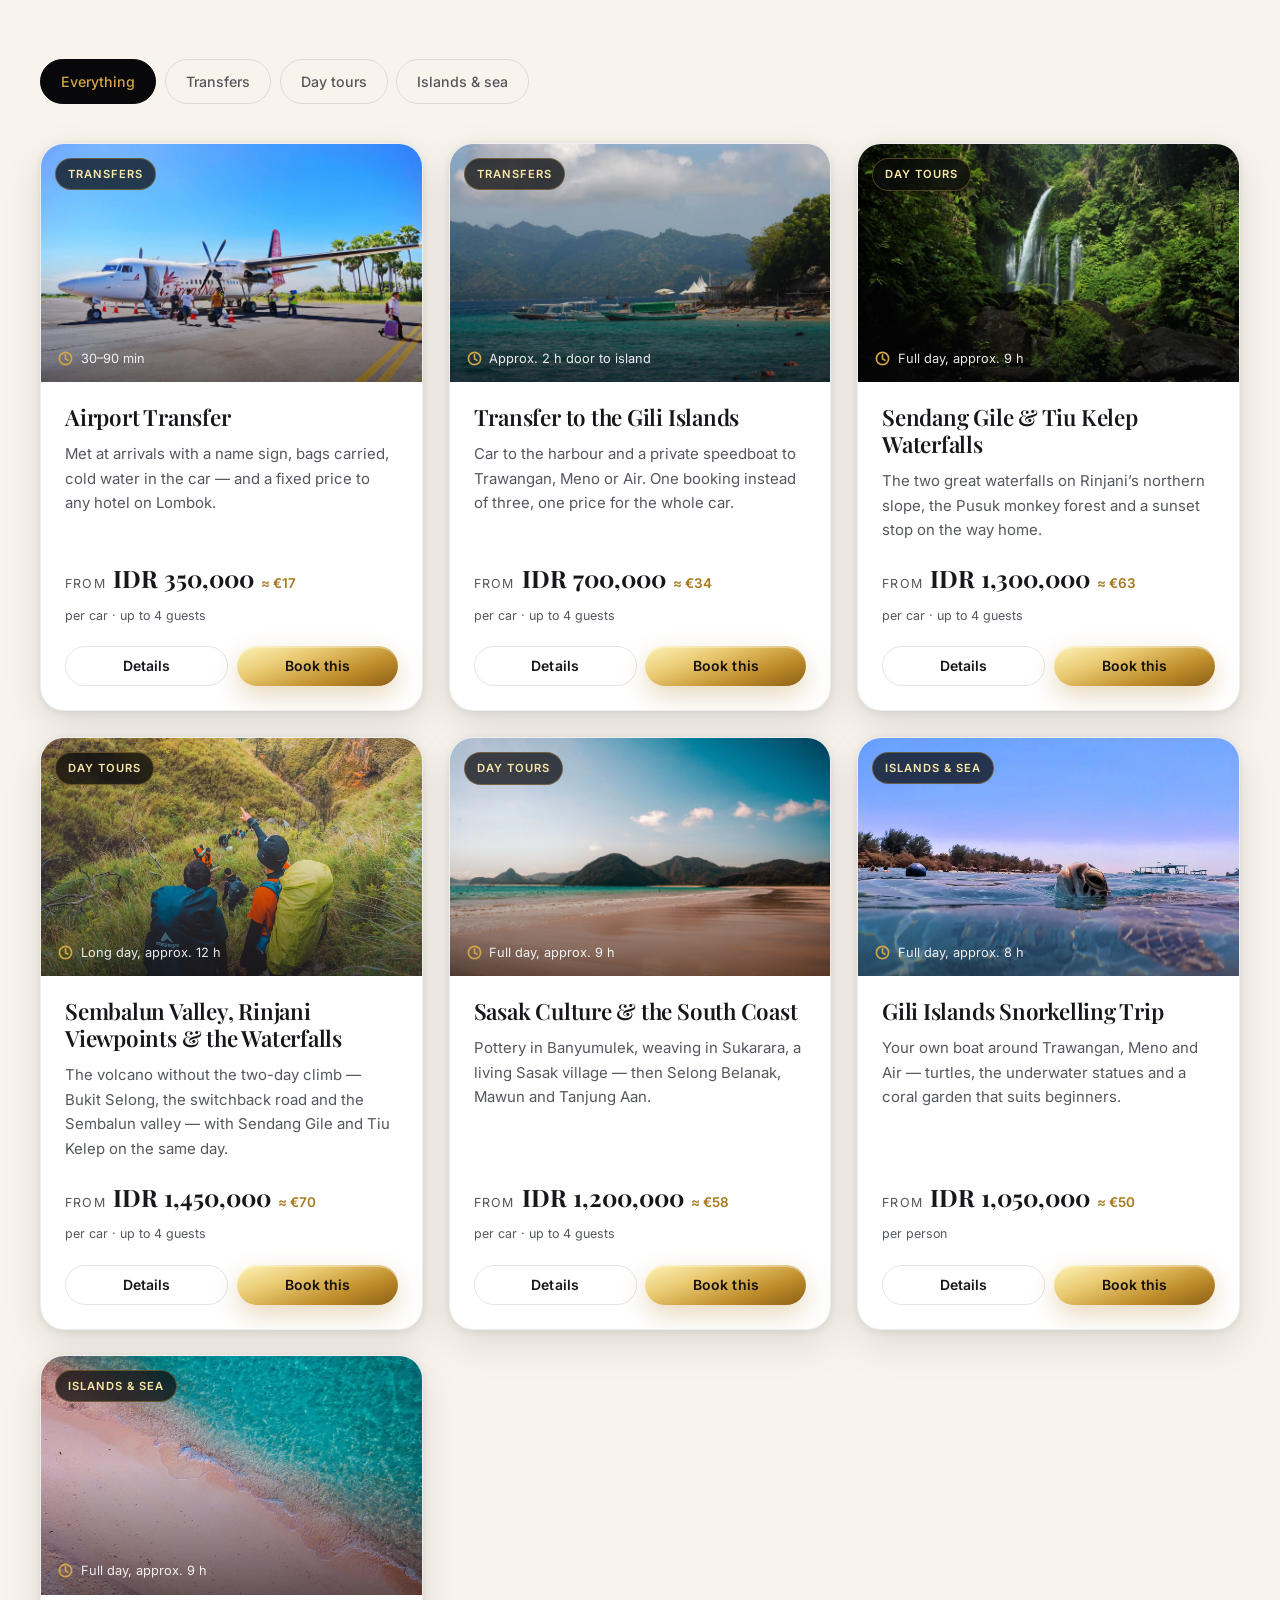
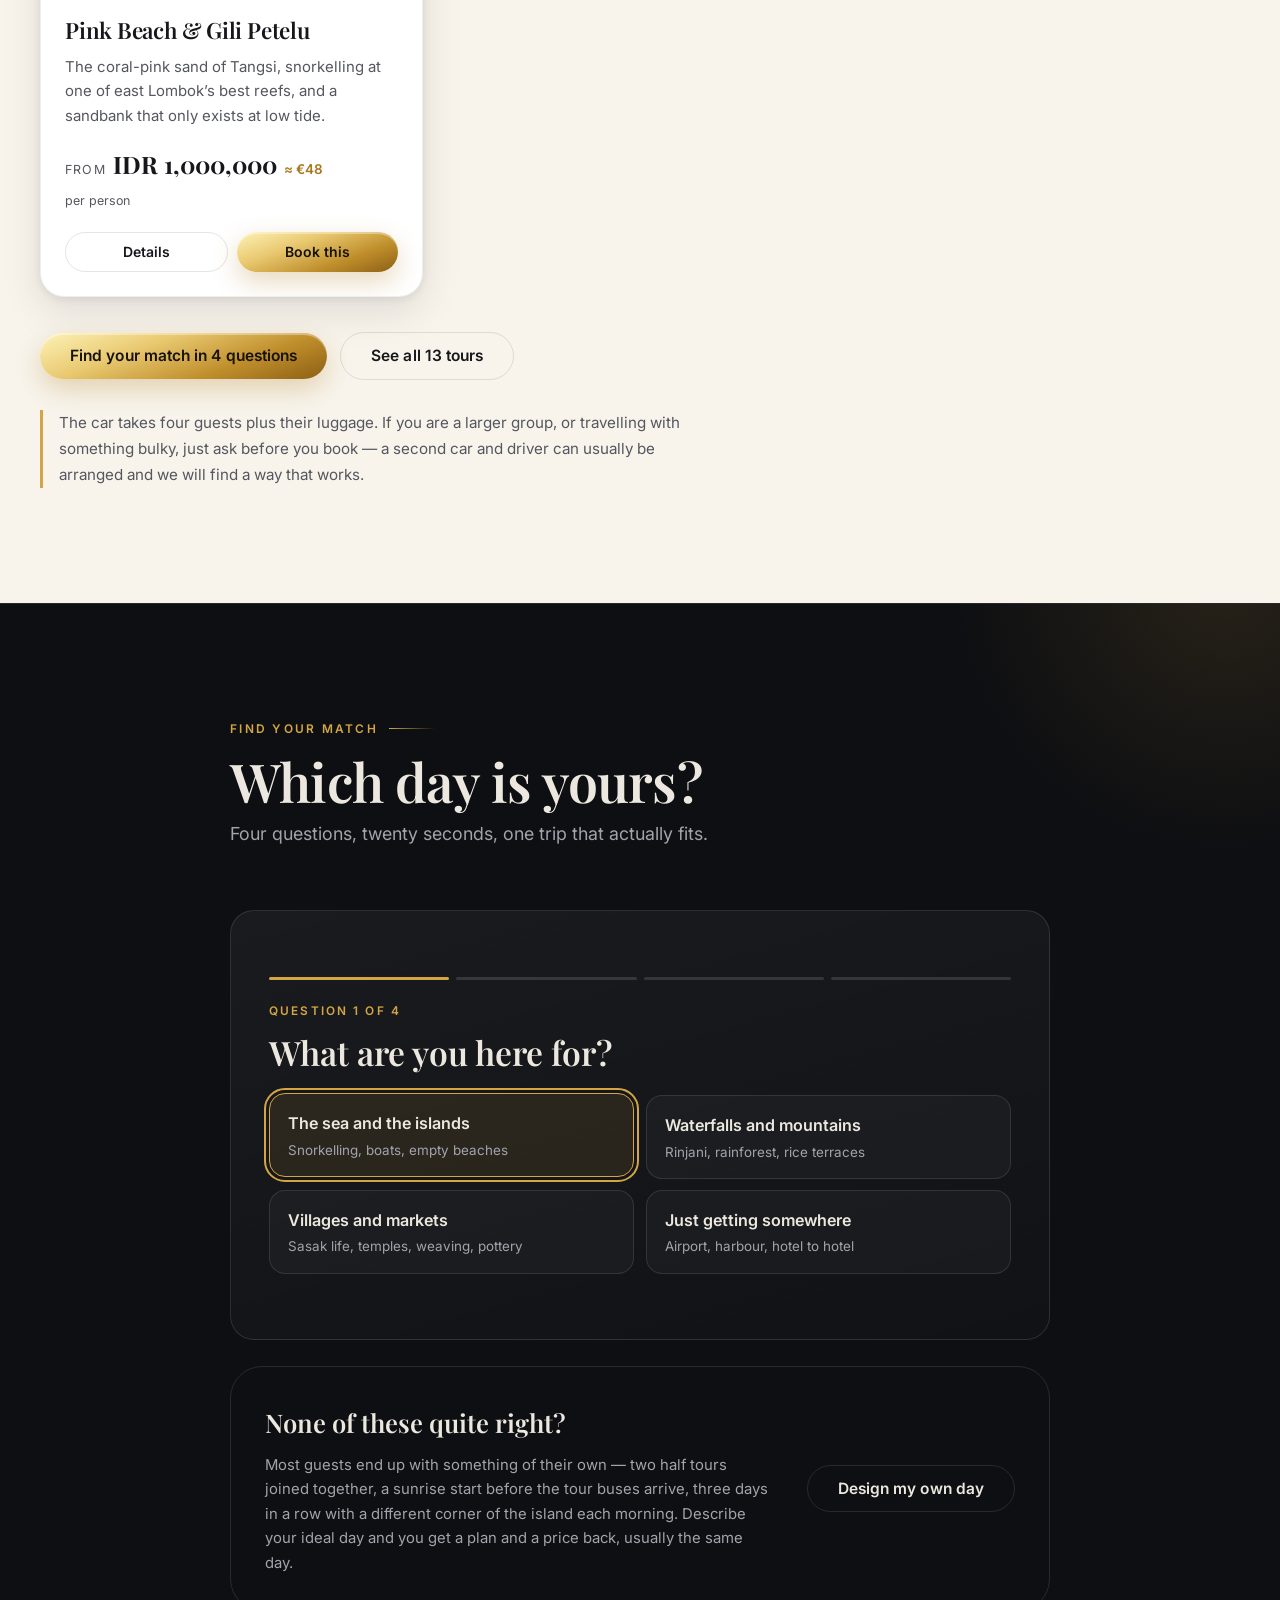
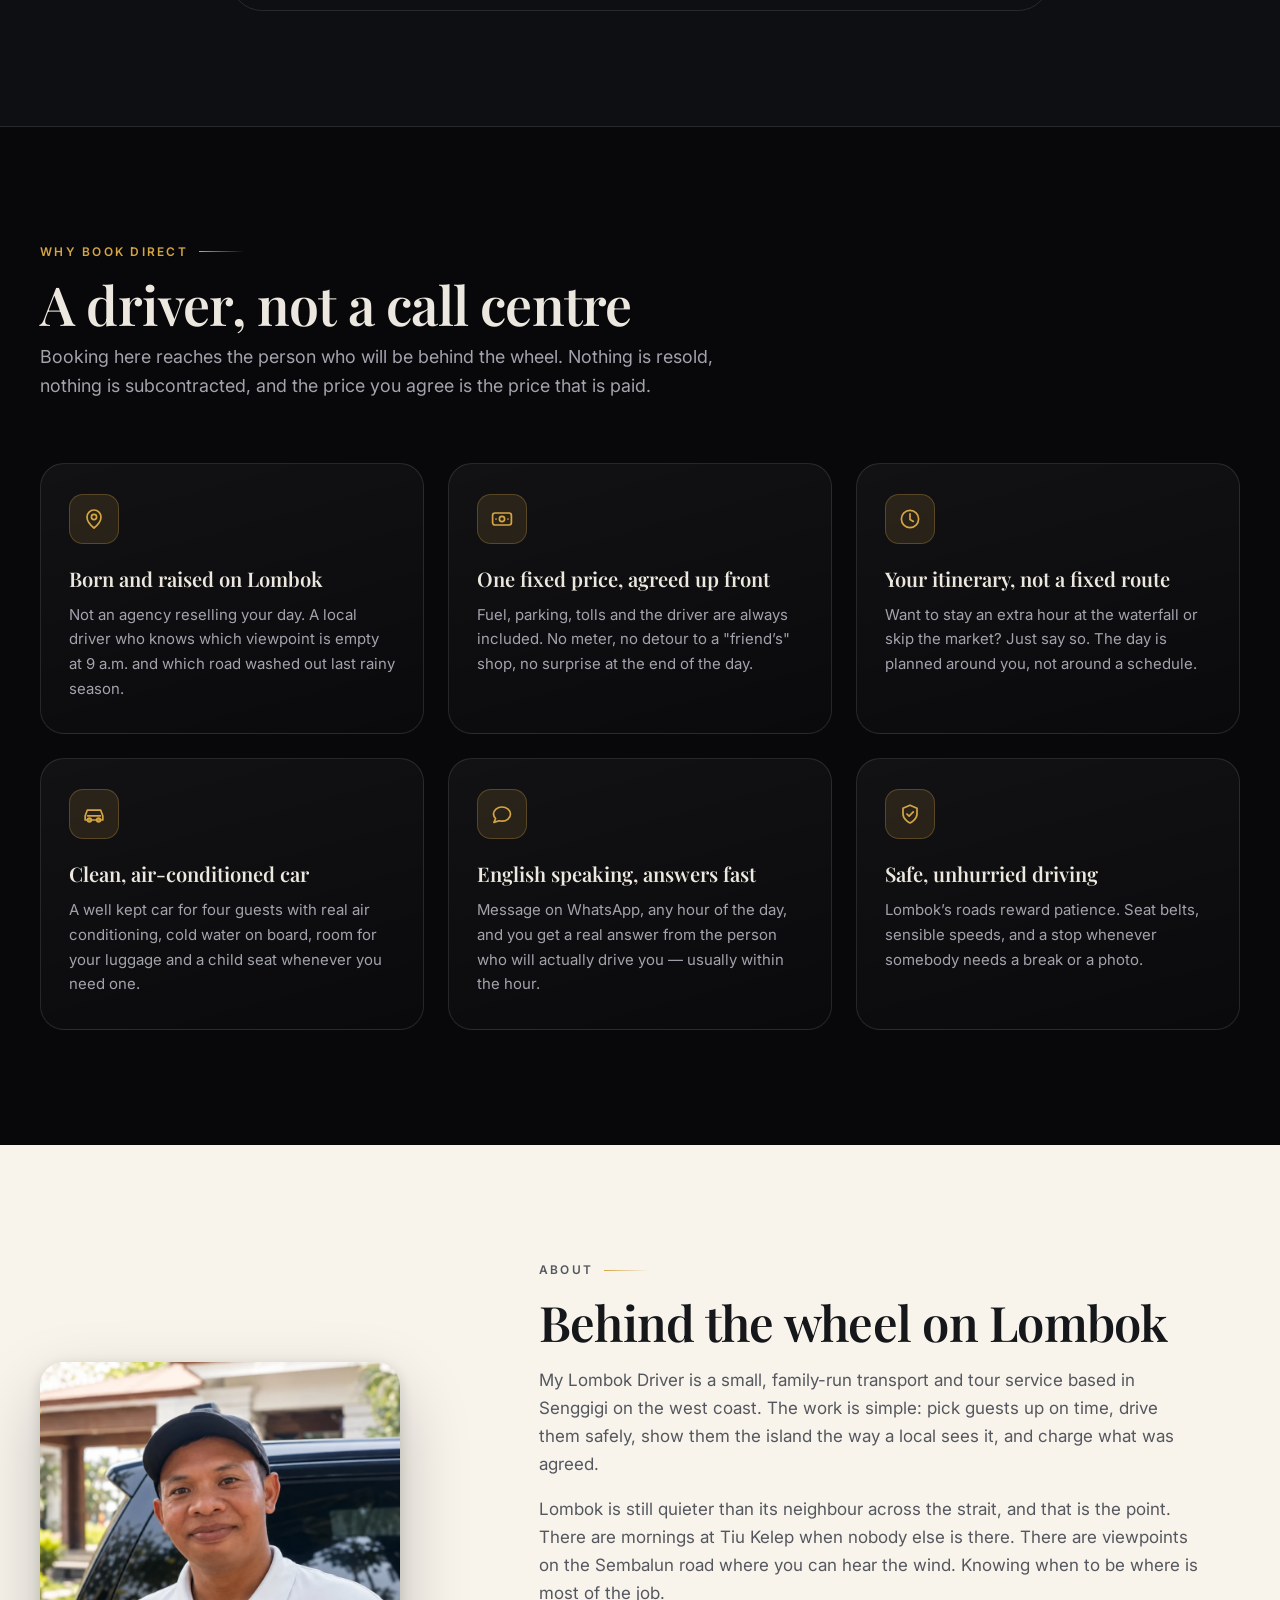
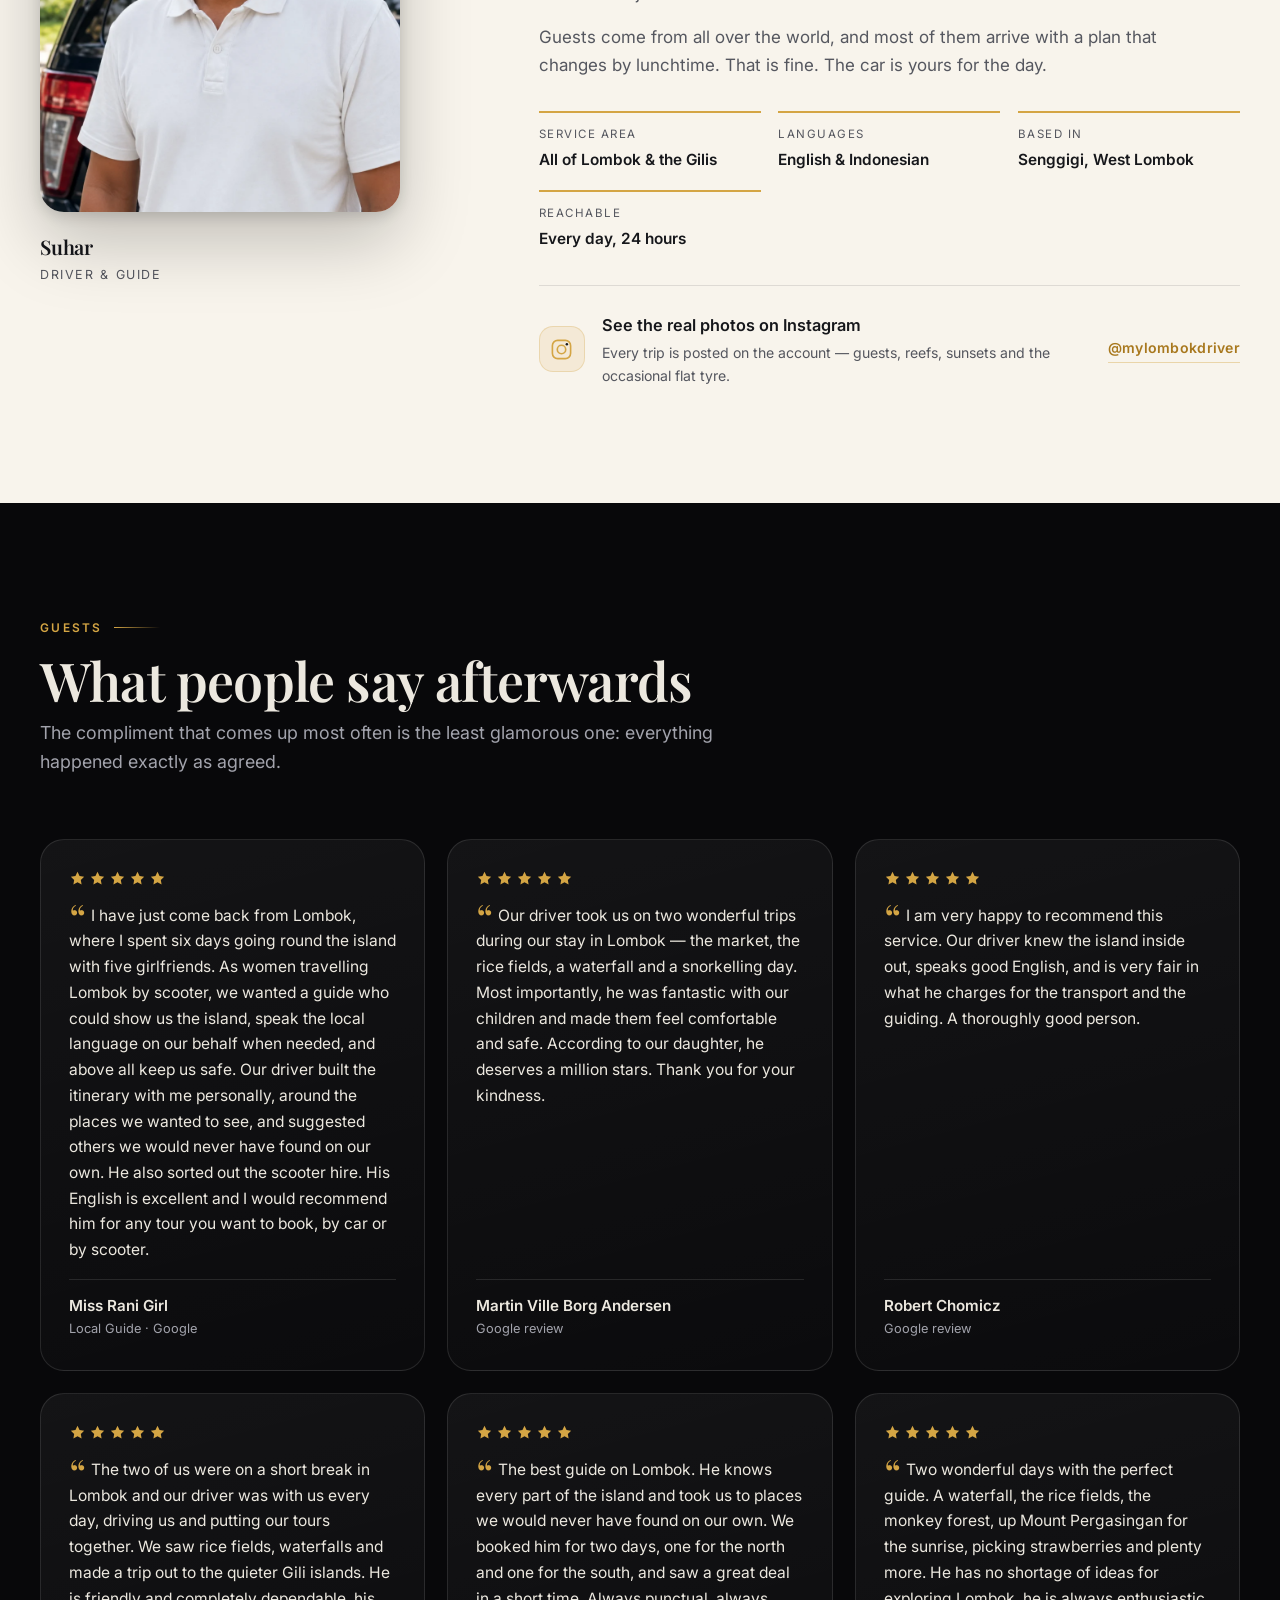
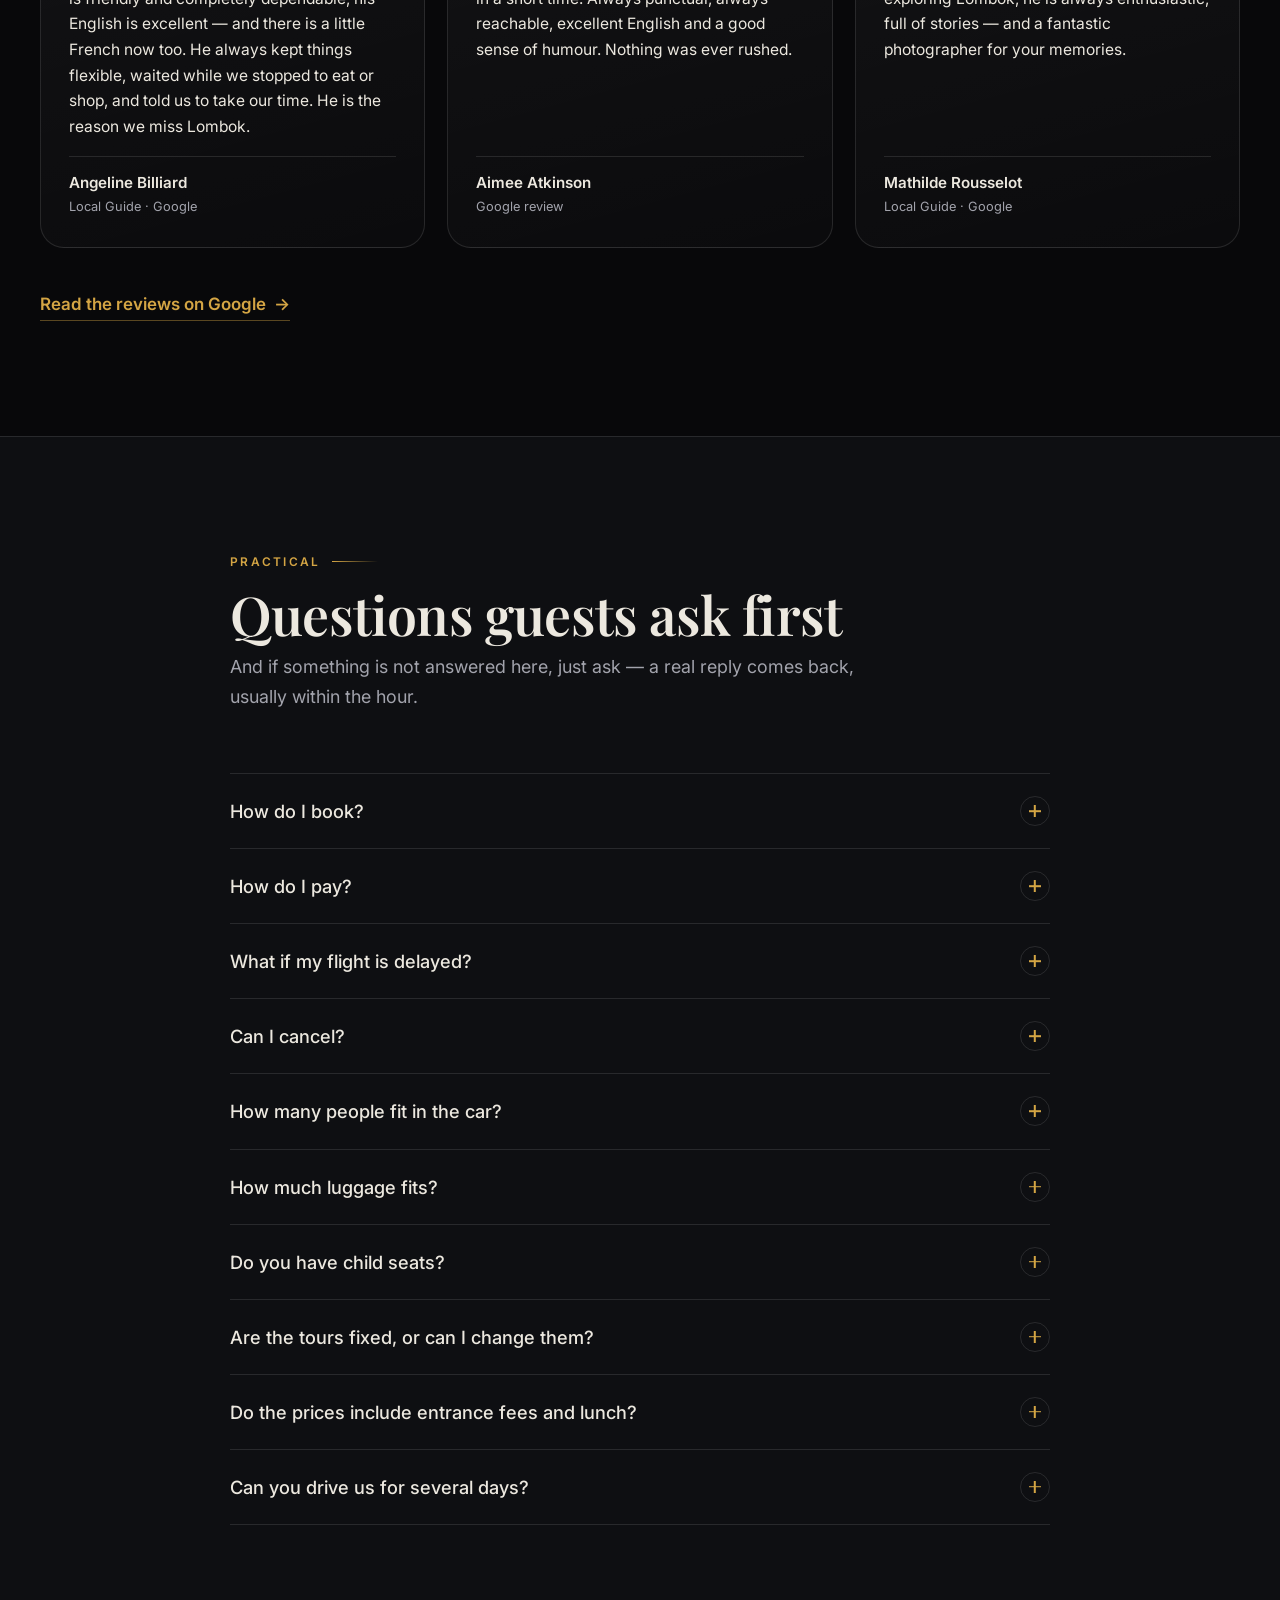
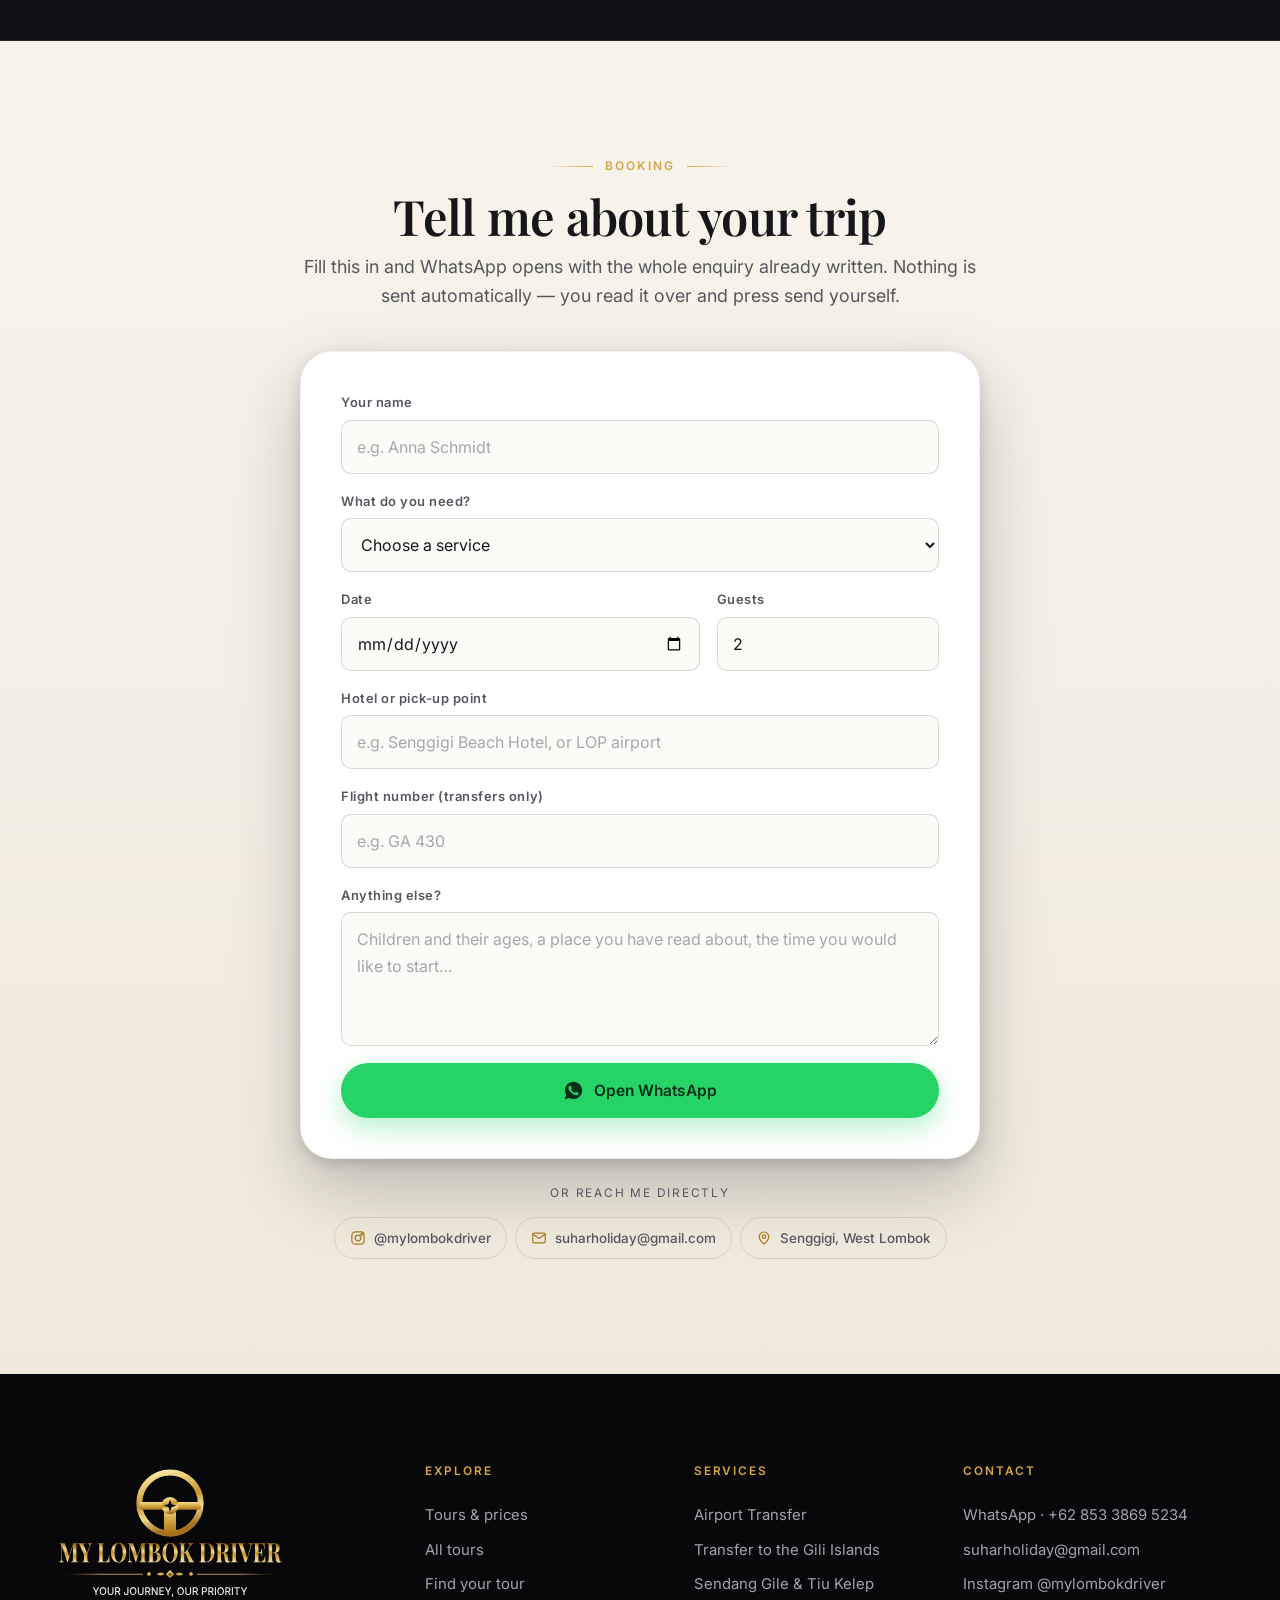
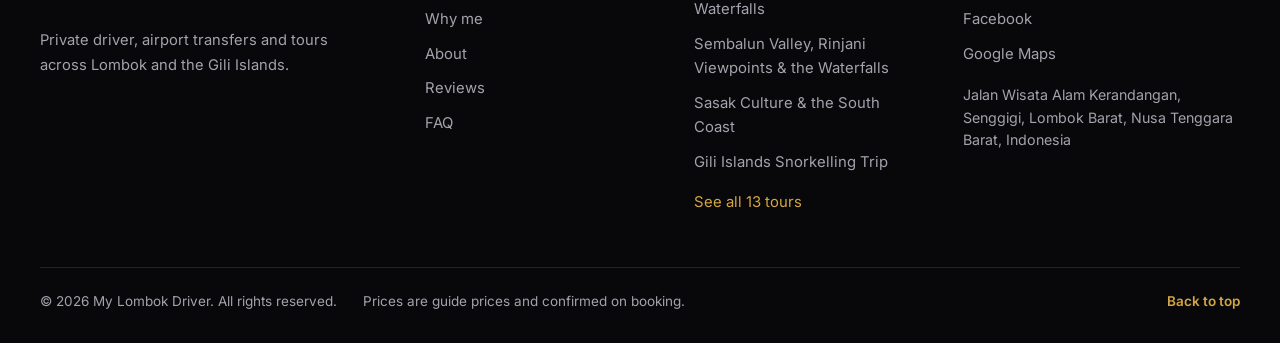
==== commit fdf08728: "Instagram in "Ueber uns" geholt, Filter zurueck auf die Startseite Drei Stellen, die sich fremd ange" ====
--- a/index.html
+++ b/index.html
@@ -53,8 +53,8 @@
       <a href="#tours"   data-i18n="nav.tours">Tours &amp; prices</a>
       <a href="#match"   data-i18n="nav.match">Find your tour</a>
       <a href="#why"     data-i18n="nav.why">Why me</a>
+      <a href="#about"   data-i18n="nav.about">About</a>
       <a href="#reviews" data-i18n="nav.reviews">Reviews</a>
-      <a href="#about"   data-i18n="nav.about">About</a>
       <a href="#faq"     data-i18n="nav.faq">FAQ</a>
     </nav>
 
@@ -113,6 +113,12 @@
       <h2 data-i18n="tours.title">Lombok tours &amp; airport transfers</h2>
     </header>
 
+    <!-- The same category chips as on tours.html. Here they narrow the
+         shortlist rather than the whole catalogue — somebody who only wants a
+         transfer should not have to read past four day tours to find one, and
+         "See all 13 tours" sits right underneath for the rest. -->
+    <div class="filters" id="filters" role="tablist" aria-label="Tour categories"></div>
+
     <!-- Only the seven marked `featured: true` in content.js. All thirteen
          turned this section into a catalogue and pushed everything below it
          out of reach on a phone; the full list lives on tours.html. -->
@@ -172,43 +178,12 @@
   </div>
 </section>
 
-<!-- ══════════════════════════════════════════ INSTAGRAM ═══════════════════ -->
-<!-- What is left of the photo gallery. The grid of stock images went: it
-     promised "the real Lombok" while showing bought photographs, and the
-     Instagram account does the same job honestly. This band also keeps the
-     light/dark rhythm going — without it "Why book direct" and "Reviews"
-     would be two dark sections running into each other. -->
-<section class="sec sec-slim" id="instagram">
-  <div class="wrap">
-    <a class="ig-panel" id="igPanel" href="https://www.instagram.com/mylombokdriver" target="_blank" rel="noopener">
-      <span class="ig-icon" aria-hidden="true">
-        <svg viewBox="0 0 24 24"><rect x="2.5" y="2.5" width="19" height="19" rx="5.5"/><circle cx="12" cy="12" r="4.4"/><circle cx="17.6" cy="6.4" r="1.3" fill="currentColor" stroke="none"/></svg>
-      </span>
-      <span class="ig-copy">
-        <strong data-i18n="instagram.title">See the real photos on Instagram</strong>
-        <span data-i18n="instagram.text">Every trip is posted on the account — guests, reefs, sunsets and the occasional flat tyre.</span>
-      </span>
-      <span class="ig-handle">@mylombokdriver</span>
-    </a>
-  </div>
-</section>
-
-<!-- ══════════════════════════════════════════ REVIEWS ═════════════════════ -->
-<section class="sec sec-dark" id="reviews">
-  <div class="wrap">
-    <header class="sec-head">
-      <p class="eyebrow" data-i18n="reviews.eyebrow">Guests</p>
-      <h2 data-i18n="reviews.title">What people say afterwards</h2>
-      <p class="sec-sub" data-i18n="reviews.sub">The compliment that comes up most often is the least glamorous one: everything happened exactly as agreed.</p>
-    </header>
-    <div class="review-grid" id="reviewGrid"></div>
-    <div class="sec-foot">
-      <a class="link-gold" id="reviewsMore" href="#" target="_blank" rel="noopener" data-i18n="reviews.more">Read the reviews on Google</a>
-    </div>
-  </div>
-</section>
-
 <!-- ══════════════════════════════════════════ ABOUT ═══════════════════════ -->
+<!-- Sits between "Why book direct" and the reviews, and does two jobs at once.
+     It reads better — the claim, then the person behind it, then the guests
+     confirming it — and it is the light section that keeps those two dark ones
+     from running into each other. A stand-alone Instagram band used to do that
+     job and looked like an advert somebody had pasted in. -->
 <section class="sec" id="about">
   <div class="wrap about-grid" id="aboutGrid">
     <!-- Portrait of the driver. Rendered by app.js only when
@@ -227,6 +202,36 @@
         <div><dt data-i18n="about.statC"></dt><dd data-i18n="about.statCv"></dd></div>
         <div><dt data-i18n="about.statD"></dt><dd data-i18n="about.statDv"></dd></div>
       </dl>
+
+      <!-- The photographs on this page were bought; the real ones are on his
+           account. That admission belongs to the section about him, as its
+           closing line — not to a band of its own in Instagram's purple, which
+           is the one colour on this page that answers to nobody. -->
+      <a class="about-ig" id="igPanel" href="https://www.instagram.com/mylombokdriver" target="_blank" rel="noopener">
+        <span class="about-ig-mark" aria-hidden="true">
+          <svg viewBox="0 0 24 24"><rect x="2.5" y="2.5" width="19" height="19" rx="5.5"/><circle cx="12" cy="12" r="4.4"/><circle cx="17.6" cy="6.4" r="1.3" fill="currentColor" stroke="none"/></svg>
+        </span>
+        <span class="about-ig-copy">
+          <strong data-i18n="instagram.title">See the real photos on Instagram</strong>
+          <span data-i18n="instagram.text">Every trip is posted on the account — guests, reefs, sunsets and the occasional flat tyre.</span>
+        </span>
+        <span class="ig-handle">@mylombokdriver</span>
+      </a>
+    </div>
+  </div>
+</section>
+
+<!-- ══════════════════════════════════════════ REVIEWS ═════════════════════ -->
+<section class="sec sec-dark" id="reviews">
+  <div class="wrap">
+    <header class="sec-head">
+      <p class="eyebrow" data-i18n="reviews.eyebrow">Guests</p>
+      <h2 data-i18n="reviews.title">What people say afterwards</h2>
+      <p class="sec-sub" data-i18n="reviews.sub">The compliment that comes up most often is the least glamorous one: everything happened exactly as agreed.</p>
+    </header>
+    <div class="review-grid" id="reviewGrid"></div>
+    <div class="sec-foot">
+      <a class="link-gold" id="reviewsMore" href="#" target="_blank" rel="noopener" data-i18n="reviews.more">Read the reviews on Google</a>
     </div>
   </div>
 </section>
@@ -318,8 +323,8 @@
       <a href="tours.html" data-i18n="nav.allTours">All tours</a>
       <a href="#match"   data-i18n="nav.match">Find your tour</a>
       <a href="#why"     data-i18n="nav.why">Why me</a>
+      <a href="#about"   data-i18n="nav.about">About</a>
       <a href="#reviews" data-i18n="nav.reviews">Reviews</a>
-      <a href="#about"   data-i18n="nav.about">About</a>
       <a href="#faq"     data-i18n="nav.faq">FAQ</a>
     </nav>
 
--- a/css/style.css
+++ b/css/style.css
@@ -121,7 +121,15 @@
 .sec-foot { margin-top: 42px; }
 /* A section that is one element tall — the Instagram band. Full section
    padding around a single panel left a hole in the page. */
-.sec-slim { padding: clamp(46px, 5vw, 74px) 0; }
+/* Two pairs of dark sections now touch: the matcher against "Why book direct",
+   and the reviews against the FAQ. Both would otherwise read as one endless
+   slab. The upper one of each pair gets the lighter ink and a hairline, which
+   is enough to say "this is a different thing" without inventing a colour. */
+#match, #faq {
+  background: var(--ink-1);
+  border-block: 1px solid var(--line-d);
+  overflow: hidden;
+}
 
 .eyebrow {
   font-size: .745rem; font-weight: 600; letter-spacing: .19em; text-transform: uppercase;
@@ -417,6 +425,9 @@
 .tours-more {
   margin-top: 2.2rem; display: flex; flex-wrap: wrap; align-items: center; gap: .8rem;
 }
+/* The closing section of tours.html uses the same row under a centred header,
+   so the buttons centre with it. */
+.tours-more--center { justify-content: center; margin-top: 0; }
 @media (max-width: 560px) {
   .tours-more .btn { width: 100%; }
 }
@@ -617,22 +628,42 @@
 .value-card h3 { font-family: var(--ff-display); font-size: 1.26rem; font-weight: 600; margin-bottom: .5rem; }
 .value-card p { font-size: .935rem; color: var(--tx-light-2); }
 
-/* ---------- 10. Instagram band ------------------------------------------- */
-.ig-panel {
-  margin-top: 1.7rem; padding: 26px 30px; border-radius: var(--r-lg);
-  display: flex; align-items: center; gap: 1.4rem; flex-wrap: wrap;
-  color: var(--white);
-  background: linear-gradient(115deg, #2B1B4D 0%, #7A2A7E 32%, #C4326A 62%, #E8683C 84%, #F0A93C 100%);
-  box-shadow: var(--sh);
-  transition: transform .28s var(--ease), box-shadow .28s var(--ease);
-}
-.ig-panel:hover { transform: translateY(-3px); box-shadow: var(--sh-lg); }
-.ig-icon { flex: none; width: 54px; height: 54px; border-radius: 16px; background: rgba(255,255,255,.16); display: grid; place-items: center; }
-.ig-icon svg { width: 28px; height: 28px; fill: none; stroke: #fff; stroke-width: 1.7; }
-.ig-copy { flex: 1 1 320px; display: flex; flex-direction: column; gap: .2rem; }
-.ig-copy strong { font-size: 1.12rem; font-weight: 600; }
-.ig-copy span { font-size: .9rem; color: rgba(255,255,255,.86); }
-.ig-handle { font-weight: 600; letter-spacing: .02em; background: rgba(0,0,0,.24); padding: 9px 17px; border-radius: 999px; font-size: .9rem; }
+/* ---------- 10. Instagram, as the closing line of "About" ------------------ */
+/* This was a section of its own: a full-width panel in Instagram's purple to
+   orange gradient, alone in a light band between two dark ones. It was the
+   only element on the page that took its colours from somewhere else, and it
+   read as an advert pasted into the middle of the site.
+
+   Now it closes the section about the driver, in this site's own palette: the
+   gold glyph the value cards use, a hairline, sand. The content did not change
+   — only the claim that it deserved a stage of its own. */
+.about-ig {
+  margin-top: 2.1rem; padding-top: 1.6rem; border-top: 1px solid var(--line-l);
+  display: flex; align-items: center; gap: 1.05rem; flex-wrap: wrap;
+  color: inherit;
+  transition: opacity .22s var(--ease);
+}
+.about-ig:hover { opacity: .82; }
+.about-ig:hover .about-ig-mark { border-color: rgba(212,165,68,.55); background: rgba(212,165,68,.19); }
+.about-ig-mark {
+  flex: none; width: 46px; height: 46px; border-radius: 14px; display: grid; place-items: center;
+  background: rgba(212,165,68,.13); border: 1px solid rgba(212,165,68,.28);
+  transition: background .22s var(--ease), border-color .22s var(--ease);
+}
+.about-ig-mark svg { width: 23px; height: 23px; fill: none; stroke: var(--gold); stroke-width: 1.7; }
+.about-ig-copy { flex: 1 1 240px; display: flex; flex-direction: column; gap: .15rem; min-width: 0; }
+.about-ig-copy strong { font-size: 1.02rem; font-weight: 600; }
+.about-ig-copy span { font-size: .88rem; color: var(--tx-dark-2); }
+/* The handle carries the gold, so the whole row still reads as a link without
+   underlining a block that is mostly explanation. */
+.ig-handle {
+  font-weight: 600; font-size: .88rem; letter-spacing: .02em; white-space: nowrap;
+  color: var(--gold-lo); border-bottom: 1px solid rgba(212,165,68,.4); padding-bottom: 2px;
+}
+@media (max-width: 560px) {
+  .about-ig { gap: .85rem; }
+  .about-ig-copy { flex-basis: 100%; }
+}
 
 /* ---------- 11. Reviews --------------------------------------------------- */
 .review-grid { display: grid; grid-template-columns: repeat(auto-fit, minmax(285px, 1fr)); gap: 1.4rem; }
